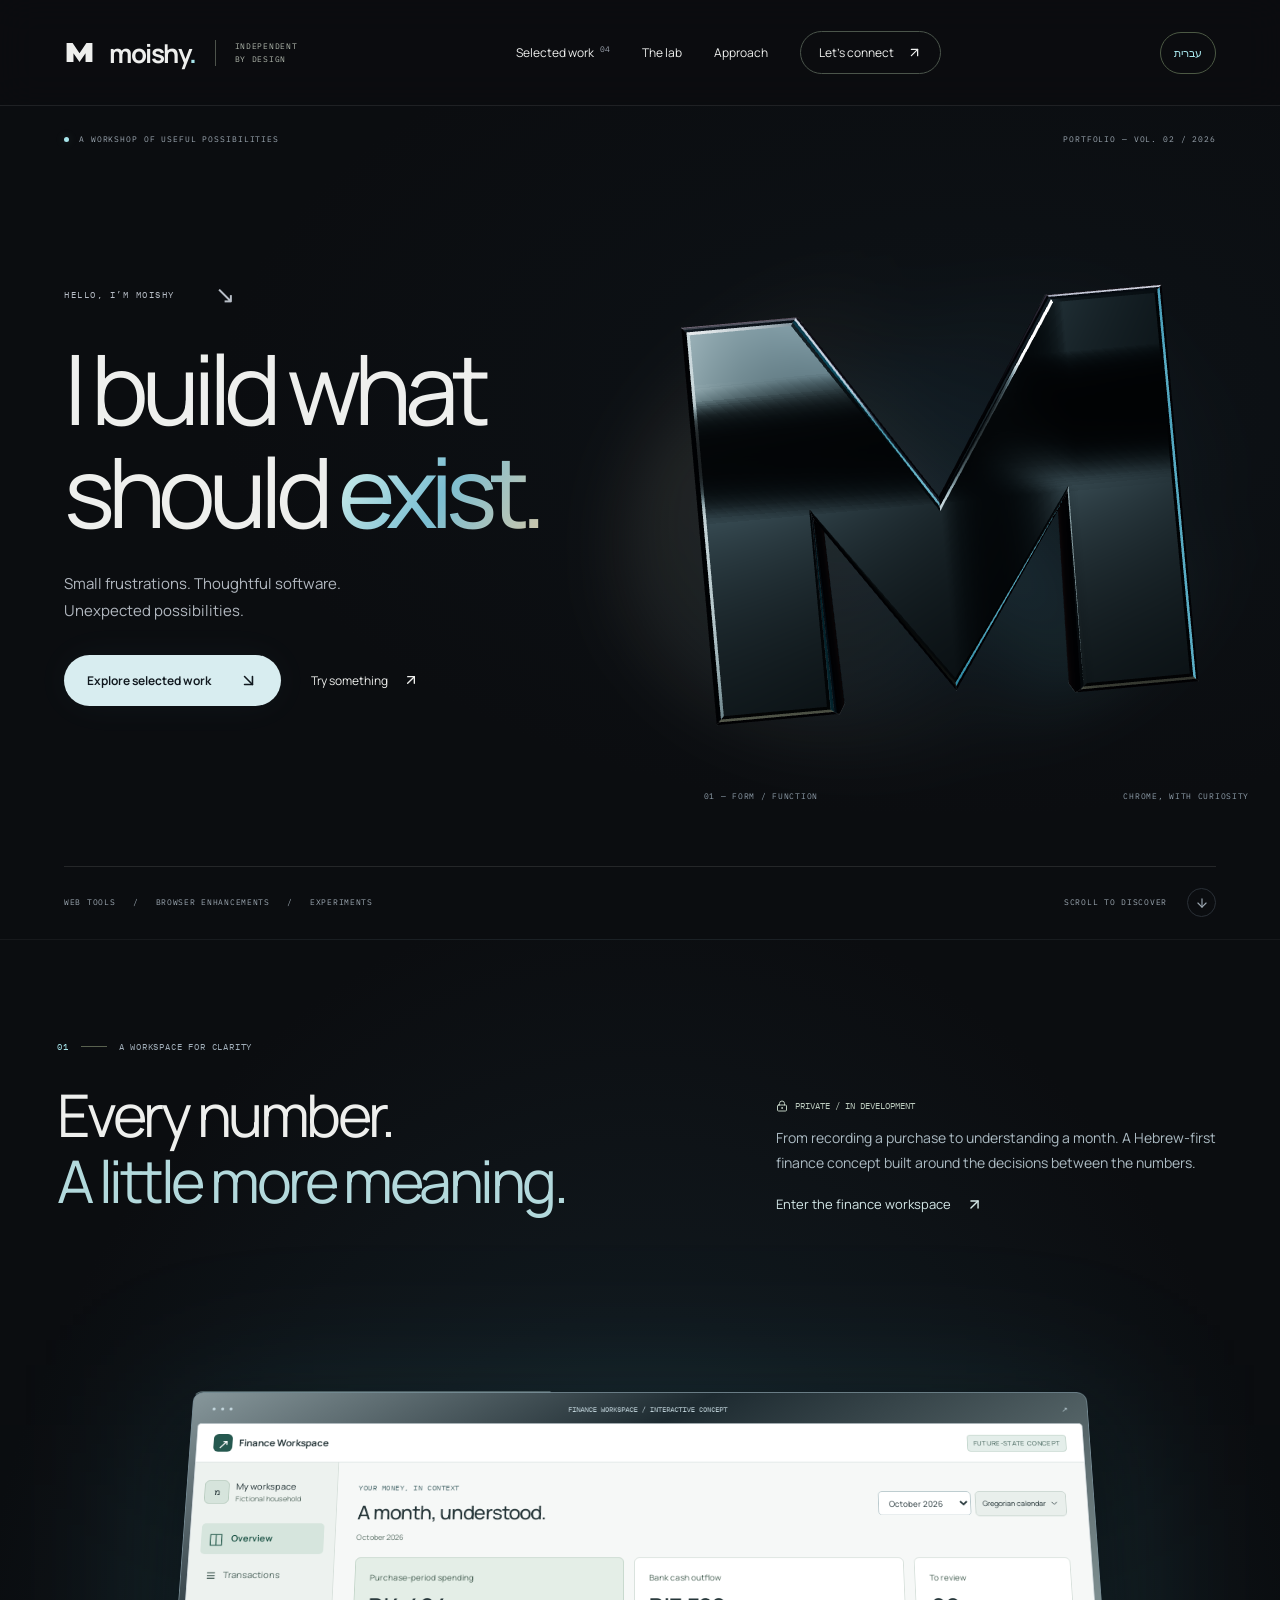
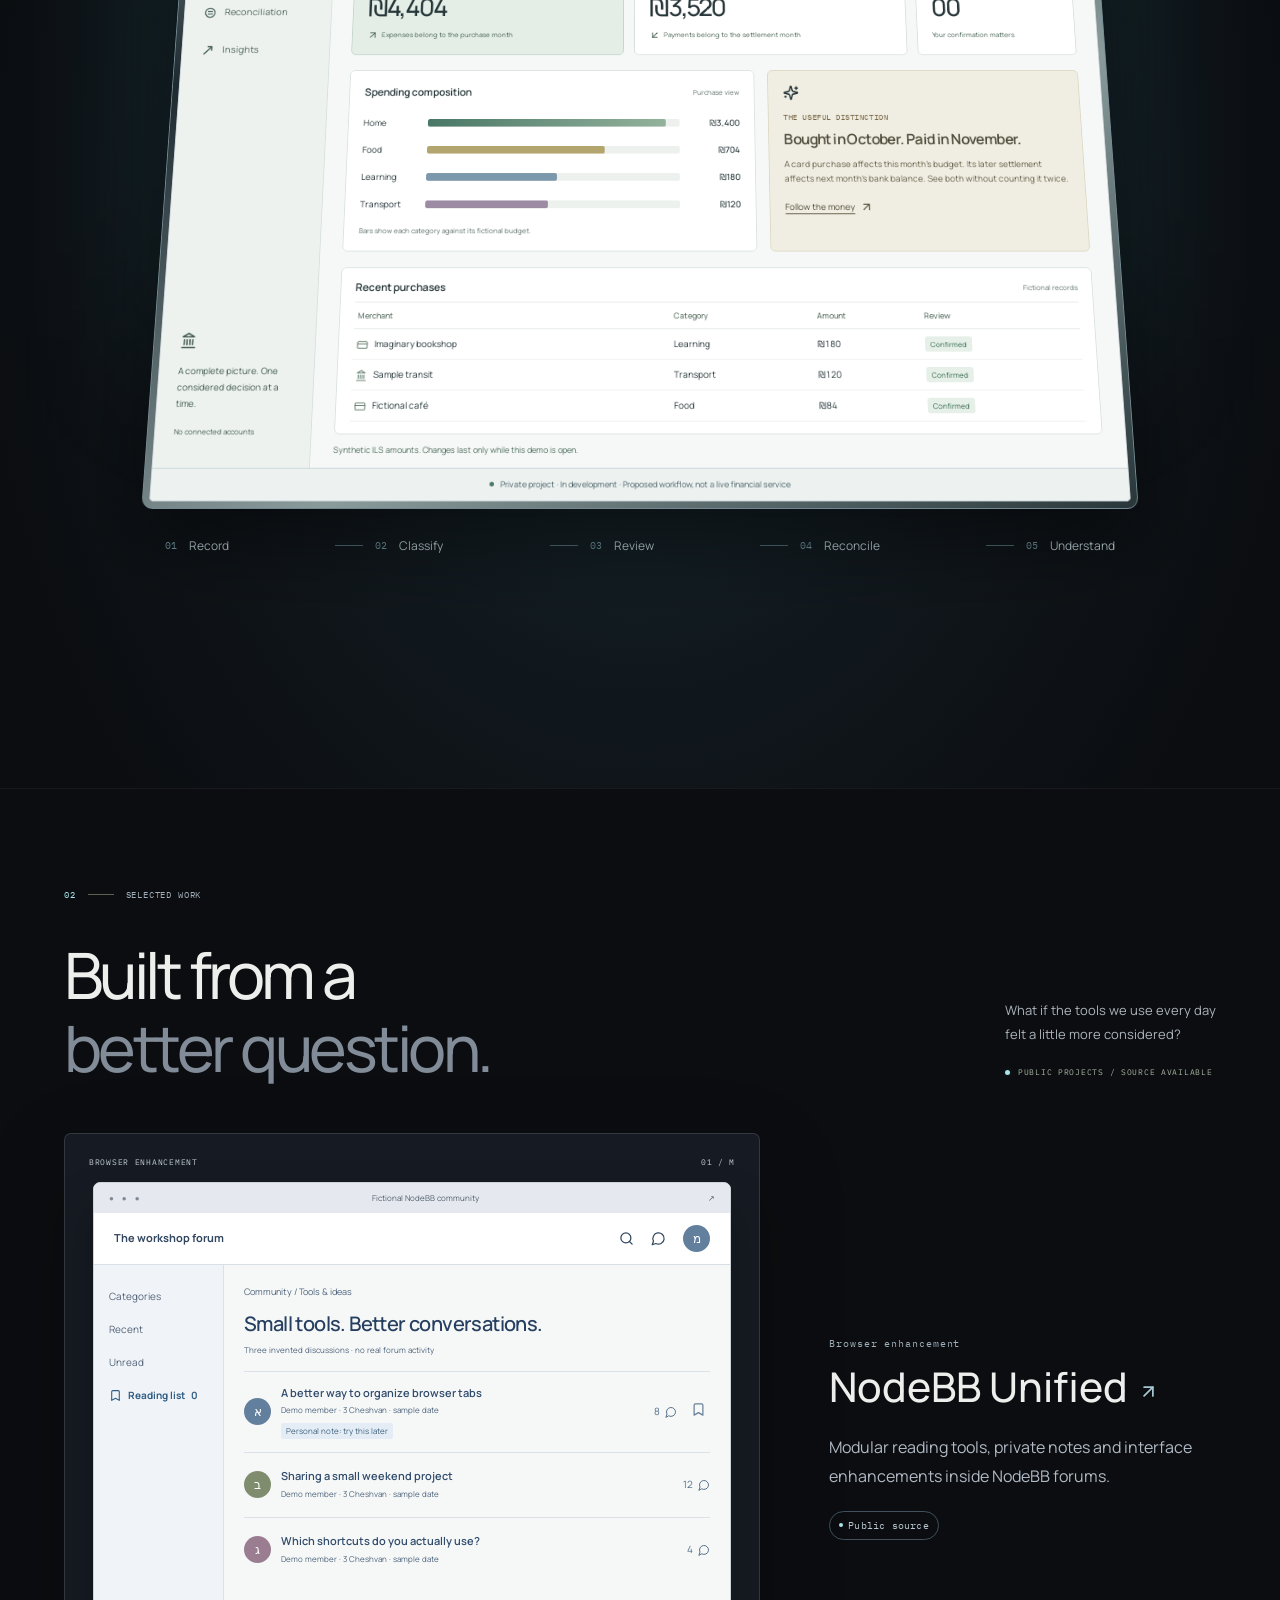
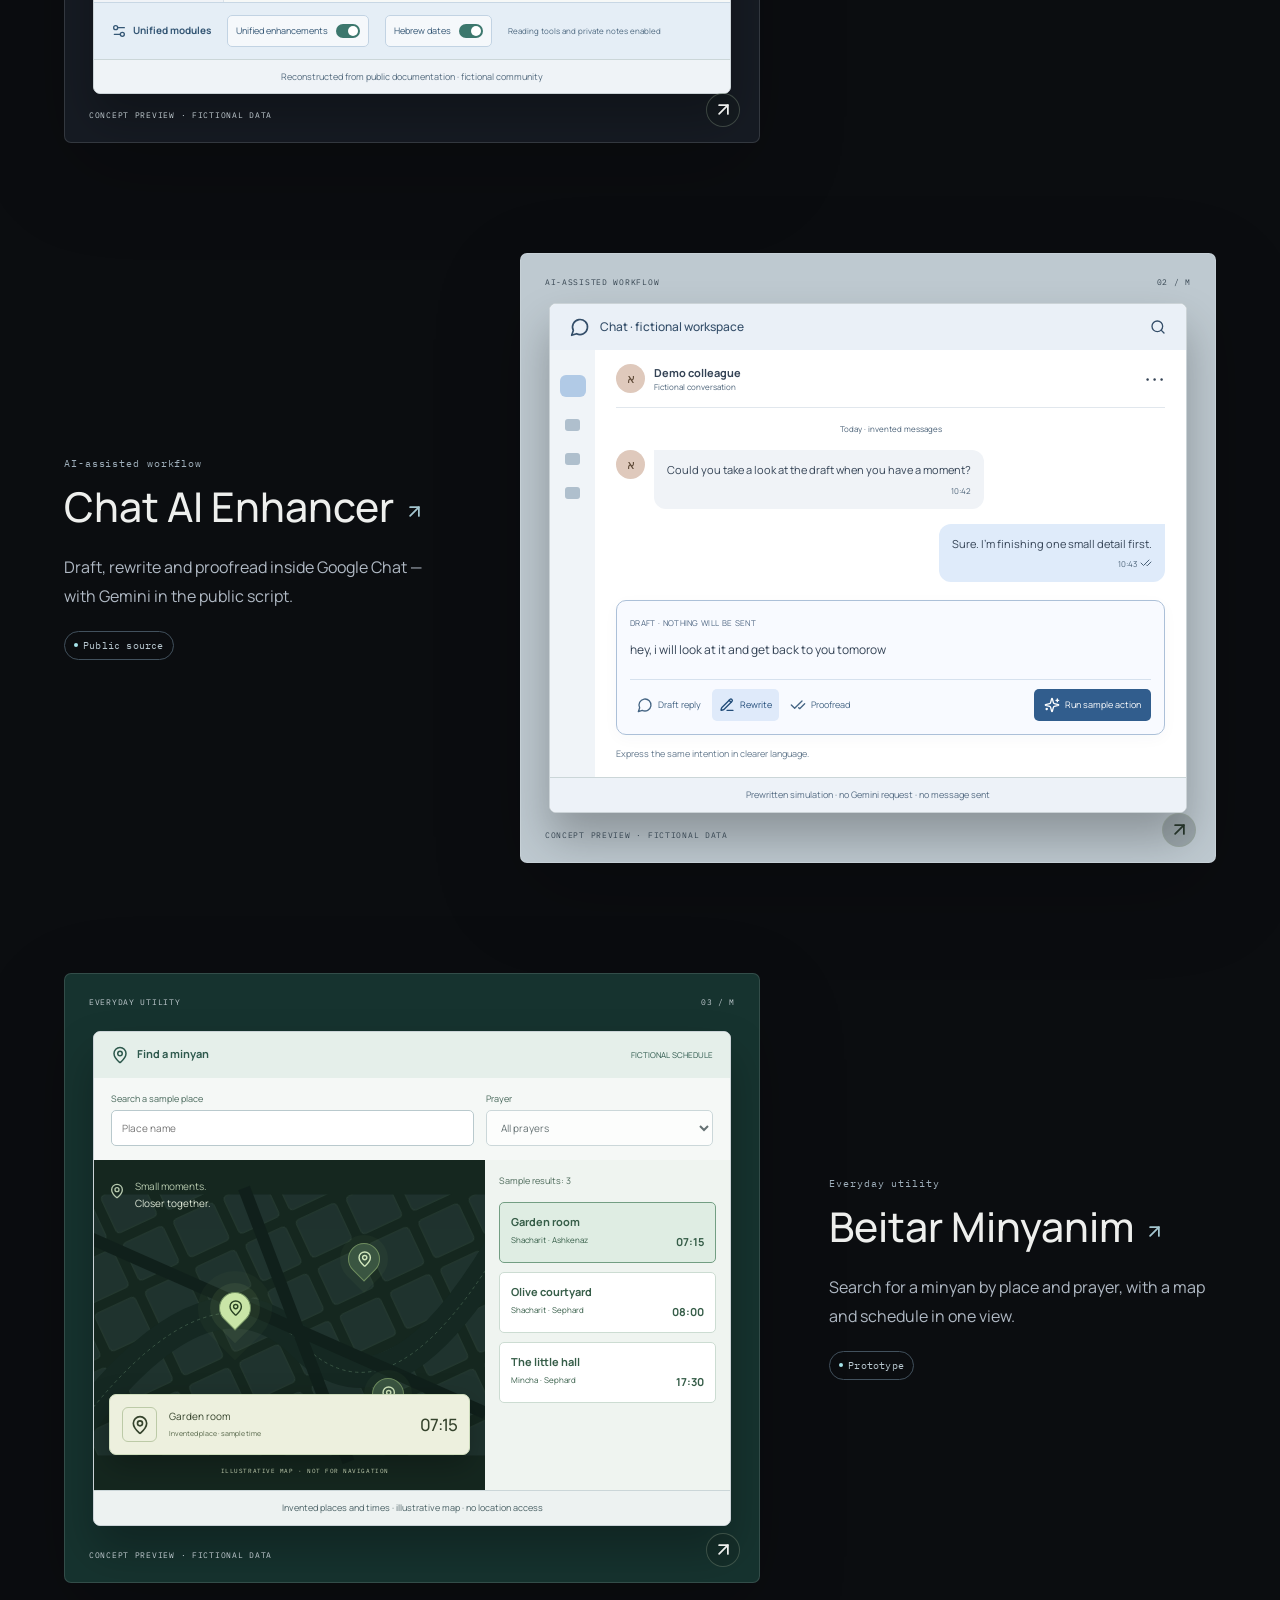
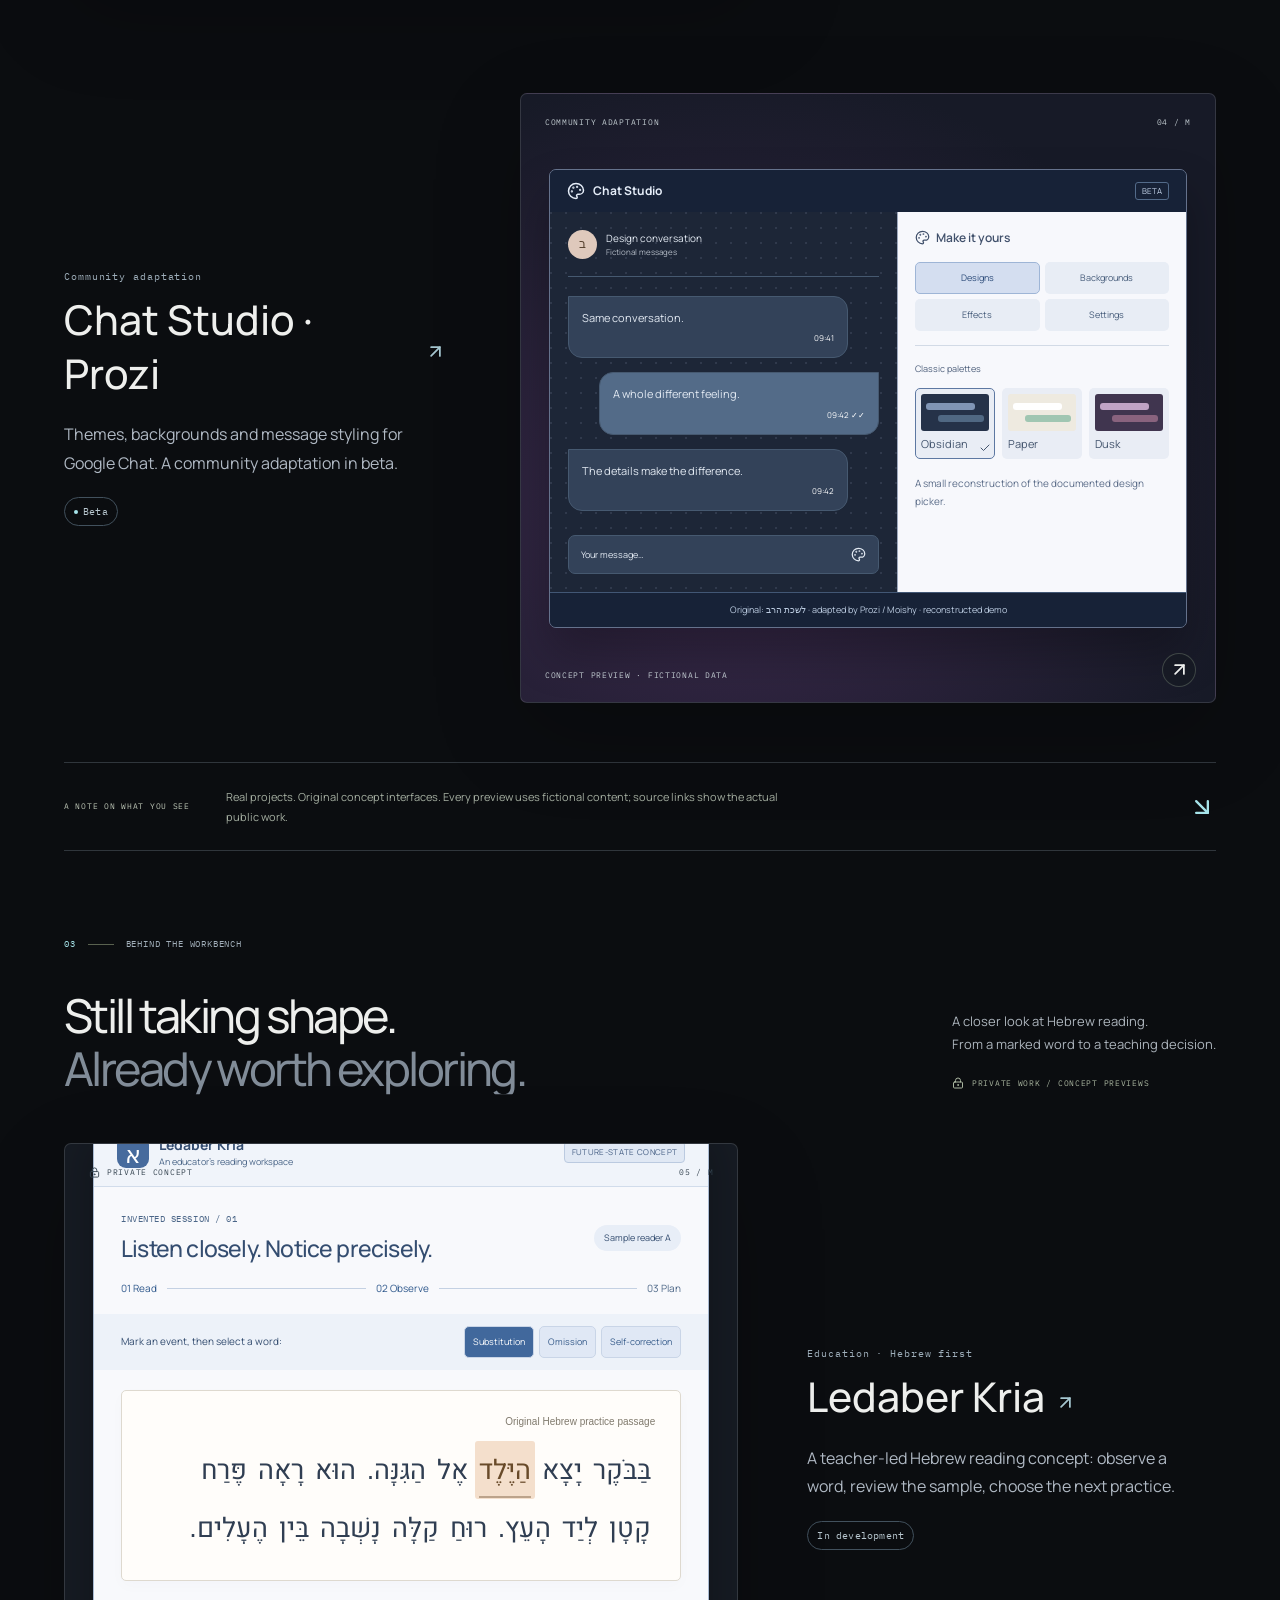
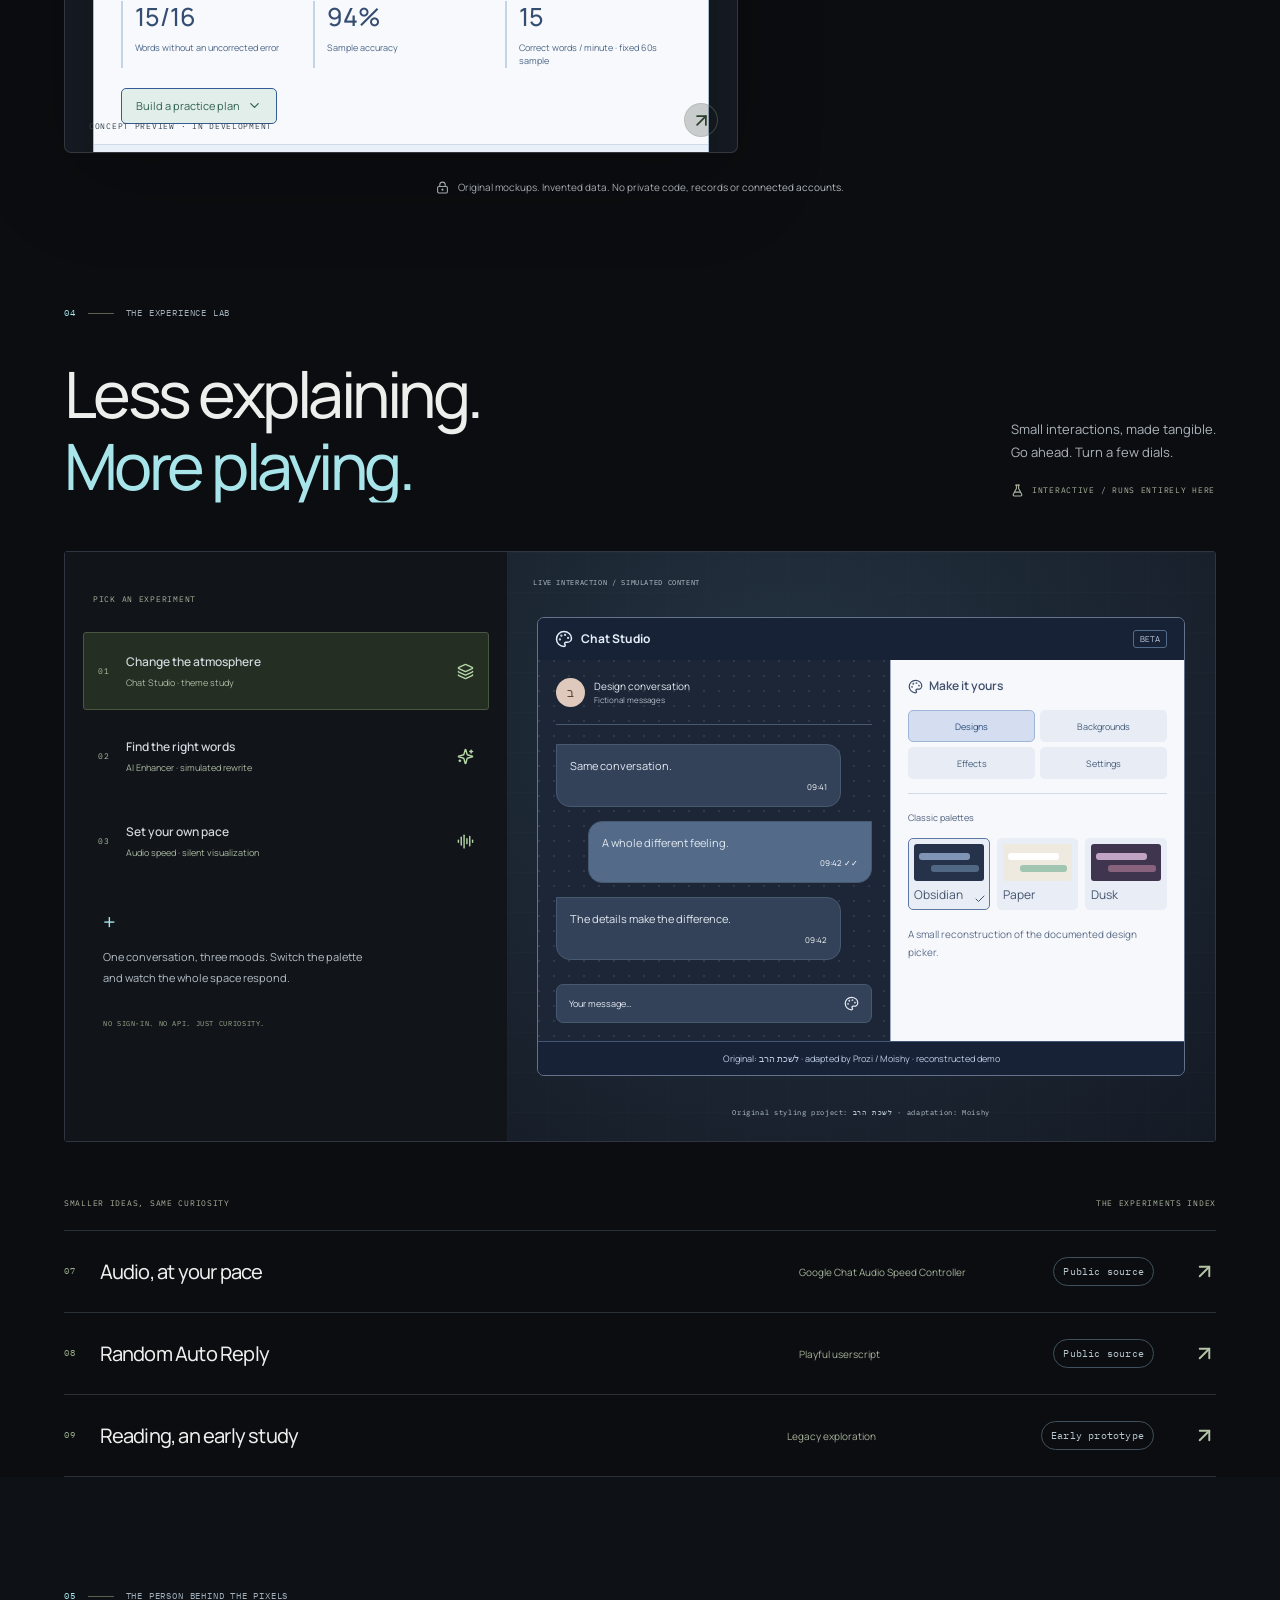
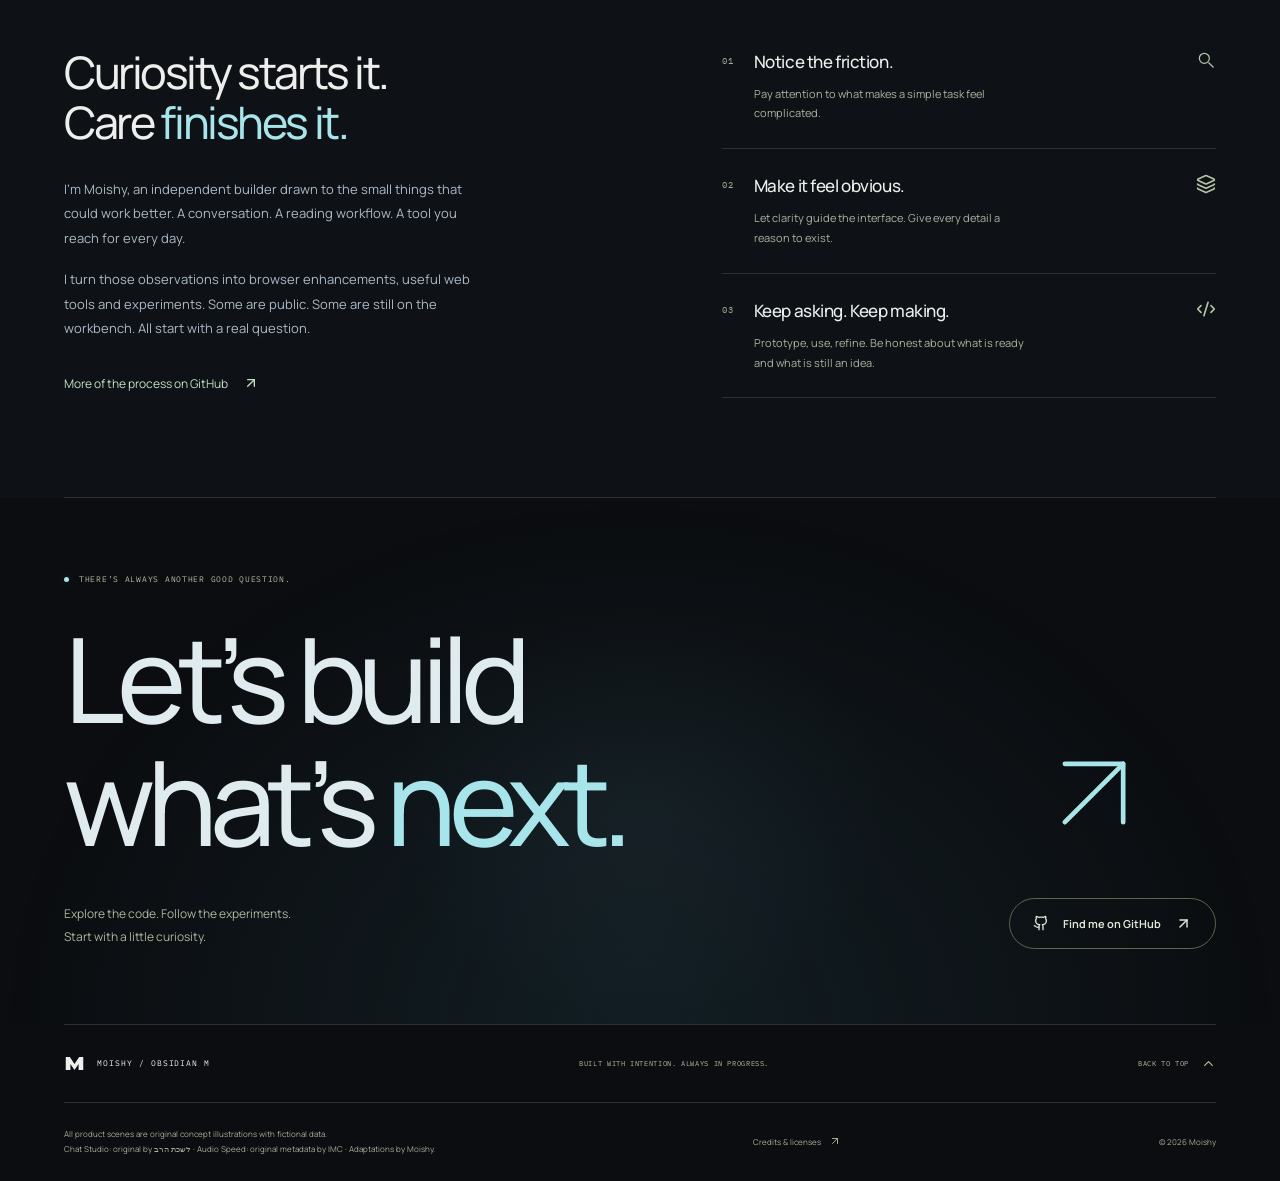
==== index.html @ 5f096058 "Reviewed OBSIDIAN static artifact" ====
<!doctype html>
<html lang="en">
  <head>
    <meta charset="UTF-8" /><meta http-equiv="Content-Security-Policy" content="default-src 'self'; script-src 'self' 'sha256-FIziZktDdPwItI3rkqw2VzgiJfrHdBQEWc4nU5eRwL4='; style-src 'self' 'unsafe-inline'; img-src 'self' data:; font-src 'self'; connect-src 'self'; object-src 'none'; base-uri 'self'; form-action 'none'; frame-src 'none'; worker-src 'none'" /><meta name="referrer" content="strict-origin-when-cross-origin" />
    <meta name="viewport" content="width=device-width, initial-scale=1.0" />
    <meta name="theme-color" content="#101311" />
    <meta
      name="description"
      content="Moishy — independent builder of useful web tools, browser enhancements and thoughtful digital experiences. Explore public projects and clearly labeled concept previews."
    />
    <meta property="og:title" content="Moishy — Useful software. Unexpected experiences." />
    <meta
      property="og:description"
      content="An independent builder’s collection of tools, experiments and ideas in progress."
    />
    <meta property="og:type" content="website" />
    <meta property="og:url" content="https://moishyf.github.io/" />
    <meta property="og:image" content="https://moishyf.github.io/social.png" />
    <meta property="og:image:width" content="1200" />
    <meta property="og:image:height" content="630" />
    <meta name="twitter:card" content="summary_large_image" />
    <link rel="canonical" href="https://moishyf.github.io/" />
    <link rel="icon" type="image/svg+xml" href="/favicon.svg" />
    <link
      rel="preload"
      href="/assets/manrope-latin-wght-normal-DHIcAJRg.woff2"
      as="font"
      type="font/woff2"
      crossorigin
    />
    <link
      rel="preload"
      href="/assets/ibm-plex-mono-latin-400-normal-DMJ8VG8y.woff2"
      as="font"
      type="font/woff2"
      crossorigin
    />
    <title>Moishy — Independent builder · OBSIDIAN / M</title>
    <script type="module" crossorigin src="/assets/index-BqzbaKoU.js"></script>
    <link rel="stylesheet" crossorigin href="/assets/index-BjYMgR3J.css">
  <link rel="modulepreload" href="/assets/hydrate-BmzdBdMK.js" crossorigin fetchpriority="low" /></head>
  <body>
    <div id="root" data-locale="en"><a class="skip-link" href="#main" tabindex="0">Skip to content</a><header class="site-header"><a class="brand" href="#" aria-label="Moishy, back to top"><svg viewBox="0 0 36 36" fill="none" aria-hidden="true"><path d="M3 29V7h7l8 12 8-12h7v22h-8V19l-7 10-7-10v10Z" fill="currentColor"></path></svg><span>moishy<span class="brand-period">.</span></span><span class="brand-divider"></span><span class="brand-edition mono">INDEPENDENT<br/>BY DESIGN</span></a><nav class="navigation" aria-label="Main navigation"><a href="#work">Selected work<span>04</span></a><a href="#lab">The lab</a><a href="#about">Approach</a><a class="nav-contact" href="https://github.com/moishyf" target="_blank" rel="noreferrer">Let’s connect<svg xmlns="http://www.w3.org/2000/svg" width="15" height="15" viewBox="0 0 24 24" fill="none" stroke="currentColor" stroke-width="2" stroke-linecap="round" stroke-linejoin="round" class="lucide lucide-arrow-up-right"><path d="M7 7h10v10"></path><path d="M7 17 17 7"></path></svg><span class="sr-only"> on GitHub (opens in a new tab)</span></a></nav><button class="language-toggle" lang="he" aria-label="Switch language to Hebrew">עברית</button><button id="menu-toggle" class="menu-toggle icon-button" aria-label="Open navigation" aria-expanded="false"><svg xmlns="http://www.w3.org/2000/svg" width="24" height="24" viewBox="0 0 24 24" fill="none" stroke="currentColor" stroke-width="2" stroke-linecap="round" stroke-linejoin="round" class="lucide lucide-menu"><line x1="4" x2="20" y1="12" y2="12"></line><line x1="4" x2="20" y1="6" y2="6"></line><line x1="4" x2="20" y1="18" y2="18"></line></svg></button></header><main id="main"><section class="hero" aria-labelledby="hero-title"><div class="hero-topline mono"><span><i class="live-dot"></i> <!-- -->A WORKSHOP OF USEFUL POSSIBILITIES</span><span>PORTFOLIO — VOL. 02 / 2026</span></div><div class="hero-body"><div class="hero-copy"><div class="hero-kicker mono">HELLO, I’M MOISHY<span>↘</span></div><h1 id="hero-title"><span>I build what</span><span class="hero-line-two">should<!-- --> <em>exist.</em><span class="title-star" aria-hidden="true">✳</span></span></h1><p>Small frustrations. Thoughtful software.<br/>Unexpected possibilities.</p><div class="hero-actions"><a href="#work" class="primary-button">Explore selected work<svg xmlns="http://www.w3.org/2000/svg" width="19" height="19" viewBox="0 0 24 24" fill="none" stroke="currentColor" stroke-width="2" stroke-linecap="round" stroke-linejoin="round" class="lucide lucide-arrow-down-right"><path d="m7 7 10 10"></path><path d="M17 7v10H7"></path></svg></a><a class="text-link" href="#lab">Try something<svg xmlns="http://www.w3.org/2000/svg" width="16" height="16" viewBox="0 0 24 24" fill="none" stroke="currentColor" stroke-width="2" stroke-linecap="round" stroke-linejoin="round" class="lucide lucide-arrow-up-right"><path d="M7 7h10v10"></path><path d="M7 17 17 7"></path></svg></a></div></div><div class="metal-study "><div class="spectral-field" aria-hidden="true"></div><div class="metal-fallback"><div class="sculpture"><div class="sculpture-light"></div><svg class="orbital-grid" viewBox="0 0 680 640" fill="none" aria-hidden="true"><g stroke="currentColor" stroke-width=".7"><circle cx="340" cy="310" r="250"></circle><circle cx="340" cy="310" r="209" stroke-dasharray="2 8"></circle><ellipse cx="340" cy="310" rx="302" ry="102" transform="rotate(-28 340 310)"></ellipse><ellipse cx="340" cy="310" rx="295" ry="105" transform="rotate(48 340 310)"></ellipse><path d="M20 310h640M340 35v550" stroke-dasharray="3 8"></path></g><g fill="#b7e9cf"><circle cx="124" cy="433" r="3"></circle><circle cx="552" cy="177" r="3"></circle><path d="M97 146v12m-6-6h12M563 462v12m-6-6h12" stroke="#b7e9cf"></path></g></svg><svg class="m-sculpture" viewBox="0 0 600 600" fill="none" aria-label="Original dimensional chrome M sculpture" role="img"><defs><linearGradient id="metal" x1="130" y1="110" x2="460" y2="490" gradientUnits="userSpaceOnUse"><stop stop-color="#e9eee3"></stop><stop offset=".19" stop-color="#889b8e"></stop><stop offset=".37" stop-color="#d9e7dc"></stop><stop offset=".40" stop-color="#424e49"></stop><stop offset=".64" stop-color="#1a2421"></stop><stop offset=".86" stop-color="#79998b"></stop><stop offset="1" stop-color="#d2e7d3"></stop></linearGradient><linearGradient id="side" x1="180" y1="150" x2="380" y2="510" gradientUnits="userSpaceOnUse"><stop stop-color="#91ada0"></stop><stop offset=".18" stop-color="#33483e"></stop><stop offset=".6" stop-color="#101b17"></stop><stop offset="1" stop-color="#507461"></stop></linearGradient><linearGradient id="edge" x1="125" y1="180" x2="490" y2="420" gradientUnits="userSpaceOnUse"><stop stop-color="#f0f4db"></stop><stop offset=".46" stop-color="#c3f5dc"></stop><stop offset="1" stop-color="#4d7262"></stop></linearGradient><linearGradient id="inset" x1="210" y1="170" x2="360" y2="360" gradientUnits="userSpaceOnUse"><stop stop-color="#7e9c8b"></stop><stop offset=".48" stop-color="#121b16"></stop><stop offset="1" stop-color="#3d5648"></stop></linearGradient></defs><g transform="rotate(-10 300 300)"><path d="M128 188 170 159 250 162 323 285 397 162 477 162 477 427 435 456 356 456 356 326 290 427 252 450 207 368 207 456 128 456Z" fill="url(#side)"></path><path d="m128 188 80 0 77 124 71-124h79v268h-79V326l-71 113-77-115v132h-80Z" fill="url(#metal)" stroke="url(#edge)" stroke-width="1.3" stroke-linejoin="round"></path><path d="m128 188 42-29h80l-42 29Zm80 0 42-29 73 126-38 27Zm148 0 41-26h80l-42 26Z" fill="#ceddcb" fill-opacity=".67" stroke="#d8eddb" stroke-opacity=".6"></path><path d="m285 312 38-27 74-123-41 26Z" fill="url(#inset)"></path><path d="m435 188 42-26v265l-42 29Z" fill="url(#side)" stroke="#87ad97" stroke-width=".7"></path><path d="m208 324 39-25 38 62v78Z" fill="url(#inset)"></path><path d="M140 200h61l84 132 78-132h60v244h-55V286l-83 132-89-130v156h-56Z" stroke="#e2f4d7" stroke-opacity=".14"></path><path d="M128 456V188h80m148 0h79v268" stroke="#e8ffe9" stroke-opacity=".8" stroke-width="1.6"></path></g></svg><span class="sculpture-coordinate mono">FORM STUDY — 001</span><span class="sculpture-caption mono">A SMALL IDEA.<br/>ANOTHER DIMENSION.</span><div class="sculpture-base"></div></div></div><div class="metal-canvas" aria-hidden="true"></div><div class="material-label mono"><span>01 — <!-- -->FORM / FUNCTION</span><span>CHROME, WITH CURIOSITY</span></div><span class="sr-only">Original dimensional chrome M sculpture</span></div></div><div class="hero-footer"><span class="mono">WEB TOOLS<!-- -->   /   <!-- -->BROWSER ENHANCEMENTS<!-- -->   /  <!-- --> <!-- -->EXPERIMENTS</span><a href="#work" class="scroll-link mono">SCROLL TO DISCOVER<span><svg xmlns="http://www.w3.org/2000/svg" width="14" height="14" viewBox="0 0 24 24" fill="none" stroke="currentColor" stroke-width="2" stroke-linecap="round" stroke-linejoin="round" class="lucide lucide-arrow-down"><path d="M12 5v14"></path><path d="m19 12-7 7-7-7"></path></svg></span></a></div></section><section class="finance-chapter" id="finance-feature"><div class="finance-sticky"><div class="feature-editorial"><div class="chapter-label mono"><span>01</span><i></i>A WORKSPACE FOR CLARITY</div><div class="feature-heading"><h2>Every number.<br/><em>A little more meaning.</em></h2><div><span class="feature-type"><svg xmlns="http://www.w3.org/2000/svg" width="12" height="12" viewBox="0 0 24 24" fill="none" stroke="currentColor" stroke-width="2" stroke-linecap="round" stroke-linejoin="round" class="lucide lucide-lock-keyhole"><circle cx="12" cy="16" r="1"></circle><rect x="3" y="10" width="18" height="12" rx="2"></rect><path d="M7 10V7a5 5 0 0 1 10 0v3"></path></svg>PRIVATE / IN DEVELOPMENT</span><p>From recording a purchase to understanding a month. A Hebrew-first finance concept built around the decisions between the numbers.</p><button class="text-link">Enter the finance workspace<svg xmlns="http://www.w3.org/2000/svg" width="17" height="17" viewBox="0 0 24 24" fill="none" stroke="currentColor" stroke-width="2" stroke-linecap="round" stroke-linejoin="round" class="lucide lucide-arrow-up-right"><path d="M7 7h10v10"></path><path d="M7 17 17 7"></path></svg></button></div></div></div><div class="finance-stage"><div class="stage-halo" aria-hidden="true"></div><div class="finance-device"><div class="device-titlebar"><span>● ● ●</span><span>FINANCE WORKSPACE / INTERACTIVE CONCEPT</span><span>↗</span></div><div class="finance-demo-slot"></div></div></div><div class="finance-flow" aria-label="Proposed finance workflow"><span><i>01</i>Record</span><span><i>02</i>Classify</span><span><i>03</i>Review</span><span><i>04</i>Reconcile</span><span><i>05</i>Understand</span></div></div></section><section id="work" class="section selected-work"><div class="chapter-label mono"><span>02</span><i></i>SELECTED WORK</div><div class="section-heading" data-reveal="true"><h2>Built from a<br/><span class="muted-heading">better question.</span></h2><div class="section-intro"><p>What if the tools we use every day<br class="desktop-break"/> <!-- -->felt a little more considered?</p><span class="section-note mono"><i class="live-dot"></i> <!-- -->PUBLIC PROJECTS / SOURCE AVAILABLE</span></div></div><div class="projects-grid"><article class="project-card project-forum" data-reveal="true"><div class="project-scene scene-forum"><button class="scene-trigger" aria-label="Explore NodeBB Unified"></button><div class="scene-topline mono"><span>BROWSER ENHANCEMENT</span><span>01<!-- --> / M</span></div><div class="mockup-composition" aria-hidden="true" inert=""></div><span class="scene-bottomline mono">CONCEPT PREVIEW ·<!-- --> <!-- -->FICTIONAL DATA</span><span class="scene-open"><svg xmlns="http://www.w3.org/2000/svg" width="21" height="21" viewBox="0 0 24 24" fill="none" stroke="currentColor" stroke-width="2" stroke-linecap="round" stroke-linejoin="round" class="lucide lucide-arrow-up-right"><path d="M7 7h10v10"></path><path d="M7 17 17 7"></path></svg></span></div><div class="project-caption"><div><div class="project-category mono">Browser enhancement</div><h3><button>NodeBB Unified<svg xmlns="http://www.w3.org/2000/svg" width="21" height="21" viewBox="0 0 24 24" fill="none" stroke="currentColor" stroke-width="2" stroke-linecap="round" stroke-linejoin="round" class="lucide lucide-arrow-up-right"><path d="M7 7h10v10"></path><path d="M7 17 17 7"></path></svg></button></h3><p>Modular reading tools, private notes and interface enhancements inside NodeBB forums.</p></div><span class="status-tag "><i></i>Public source</span></div></article><article class="project-card project-rewrite" data-reveal="true"><div class="project-scene scene-rewrite"><button class="scene-trigger" aria-label="Explore Chat AI Enhancer"></button><div class="scene-topline mono"><span>AI-ASSISTED WORKFLOW</span><span>02<!-- --> / M</span></div><div class="mockup-composition" aria-hidden="true" inert=""></div><span class="scene-bottomline mono">CONCEPT PREVIEW ·<!-- --> <!-- -->FICTIONAL DATA</span><span class="scene-open"><svg xmlns="http://www.w3.org/2000/svg" width="21" height="21" viewBox="0 0 24 24" fill="none" stroke="currentColor" stroke-width="2" stroke-linecap="round" stroke-linejoin="round" class="lucide lucide-arrow-up-right"><path d="M7 7h10v10"></path><path d="M7 17 17 7"></path></svg></span></div><div class="project-caption"><div><div class="project-category mono">AI-assisted workflow</div><h3><button>Chat AI Enhancer<svg xmlns="http://www.w3.org/2000/svg" width="21" height="21" viewBox="0 0 24 24" fill="none" stroke="currentColor" stroke-width="2" stroke-linecap="round" stroke-linejoin="round" class="lucide lucide-arrow-up-right"><path d="M7 7h10v10"></path><path d="M7 17 17 7"></path></svg></button></h3><p>Draft, rewrite and proofread inside Google Chat — with Gemini in the public script.</p></div><span class="status-tag "><i></i>Public source</span></div></article><article class="project-card project-map" data-reveal="true"><div class="project-scene scene-map"><button class="scene-trigger" aria-label="Explore Beitar Minyanim"></button><div class="scene-topline mono"><span>EVERYDAY UTILITY</span><span>03<!-- --> / M</span></div><div class="mockup-composition" aria-hidden="true" inert=""></div><span class="scene-bottomline mono">CONCEPT PREVIEW ·<!-- --> <!-- -->FICTIONAL DATA</span><span class="scene-open"><svg xmlns="http://www.w3.org/2000/svg" width="21" height="21" viewBox="0 0 24 24" fill="none" stroke="currentColor" stroke-width="2" stroke-linecap="round" stroke-linejoin="round" class="lucide lucide-arrow-up-right"><path d="M7 7h10v10"></path><path d="M7 17 17 7"></path></svg></span></div><div class="project-caption"><div><div class="project-category mono">Everyday utility</div><h3><button>Beitar Minyanim<svg xmlns="http://www.w3.org/2000/svg" width="21" height="21" viewBox="0 0 24 24" fill="none" stroke="currentColor" stroke-width="2" stroke-linecap="round" stroke-linejoin="round" class="lucide lucide-arrow-up-right"><path d="M7 7h10v10"></path><path d="M7 17 17 7"></path></svg></button></h3><p>Search for a minyan by place and prayer, with a map and schedule in one view.</p></div><span class="status-tag "><i></i>Prototype</span></div></article><article class="project-card project-studio" data-reveal="true"><div class="project-scene scene-studio"><button class="scene-trigger" aria-label="Explore Chat Studio · Prozi"></button><div class="scene-topline mono"><span>COMMUNITY ADAPTATION</span><span>04<!-- --> / M</span></div><div class="mockup-composition" aria-hidden="true" inert=""></div><span class="scene-bottomline mono">CONCEPT PREVIEW ·<!-- --> <!-- -->FICTIONAL DATA</span><span class="scene-open"><svg xmlns="http://www.w3.org/2000/svg" width="21" height="21" viewBox="0 0 24 24" fill="none" stroke="currentColor" stroke-width="2" stroke-linecap="round" stroke-linejoin="round" class="lucide lucide-arrow-up-right"><path d="M7 7h10v10"></path><path d="M7 17 17 7"></path></svg></span></div><div class="project-caption"><div><div class="project-category mono">Community adaptation</div><h3><button>Chat Studio · Prozi<svg xmlns="http://www.w3.org/2000/svg" width="21" height="21" viewBox="0 0 24 24" fill="none" stroke="currentColor" stroke-width="2" stroke-linecap="round" stroke-linejoin="round" class="lucide lucide-arrow-up-right"><path d="M7 7h10v10"></path><path d="M7 17 17 7"></path></svg></button></h3><p>Themes, backgrounds and message styling for Google Chat. A community adaptation in beta.</p></div><span class="status-tag "><i></i>Beta</span></div></article></div><div class="public-work-note"><span class="mono">A NOTE ON WHAT YOU SEE</span><p>Real projects. Original concept interfaces. Every preview uses fictional content; source links show the actual public work.</p><svg xmlns="http://www.w3.org/2000/svg" width="28" height="28" viewBox="0 0 24 24" fill="none" stroke="currentColor" stroke-width="2" stroke-linecap="round" stroke-linejoin="round" class="lucide lucide-arrow-down-right"><path d="m7 7 10 10"></path><path d="M17 7v10H7"></path></svg></div></section><section class="private-section section" id="in-progress"><div class="chapter-label mono"><span>03</span><i></i>BEHIND THE WORKBENCH</div><div class="section-heading" data-reveal="true"><h2>Still taking shape.<br/><span class="muted-heading">Already worth exploring.</span></h2><div class="section-intro"><p>A closer look at Hebrew reading.<br/>From a marked word to a teaching decision.</p><span class="section-note mono"><svg xmlns="http://www.w3.org/2000/svg" width="12" height="12" viewBox="0 0 24 24" fill="none" stroke="currentColor" stroke-width="2" stroke-linecap="round" stroke-linejoin="round" class="lucide lucide-lock-keyhole"><circle cx="12" cy="16" r="1"></circle><rect x="3" y="10" width="18" height="12" rx="2"></rect><path d="M7 10V7a5 5 0 0 1 10 0v3"></path></svg> <!-- -->PRIVATE WORK / CONCEPT PREVIEWS</span></div></div><div class="private-grid"><article class="project-card project-reading" data-reveal="true"><div class="project-scene scene-reading"><button class="scene-trigger" aria-label="Explore Ledaber Kria"></button><div class="scene-topline mono"><span><svg xmlns="http://www.w3.org/2000/svg" width="11" height="11" viewBox="0 0 24 24" fill="none" stroke="currentColor" stroke-width="2" stroke-linecap="round" stroke-linejoin="round" class="lucide lucide-lock-keyhole"><circle cx="12" cy="16" r="1"></circle><rect x="3" y="10" width="18" height="12" rx="2"></rect><path d="M7 10V7a5 5 0 0 1 10 0v3"></path></svg> <!-- -->PRIVATE CONCEPT</span><span>05<!-- --> / M</span></div><div class="mockup-composition" aria-hidden="true" inert=""></div><span class="scene-bottomline mono">CONCEPT PREVIEW ·<!-- --> <!-- -->IN DEVELOPMENT</span><span class="scene-open"><svg xmlns="http://www.w3.org/2000/svg" width="21" height="21" viewBox="0 0 24 24" fill="none" stroke="currentColor" stroke-width="2" stroke-linecap="round" stroke-linejoin="round" class="lucide lucide-arrow-up-right"><path d="M7 7h10v10"></path><path d="M7 17 17 7"></path></svg></span></div><div class="project-caption"><div><div class="project-category mono">Education · Hebrew first</div><h3><button>Ledaber Kria<svg xmlns="http://www.w3.org/2000/svg" width="21" height="21" viewBox="0 0 24 24" fill="none" stroke="currentColor" stroke-width="2" stroke-linecap="round" stroke-linejoin="round" class="lucide lucide-arrow-up-right"><path d="M7 7h10v10"></path><path d="M7 17 17 7"></path></svg></button></h3><p>A teacher-led Hebrew reading concept: observe a word, review the sample, choose the next practice.</p></div><span class="status-tag private">In development</span></div></article></div><p class="privacy-note"><svg xmlns="http://www.w3.org/2000/svg" width="13" height="13" viewBox="0 0 24 24" fill="none" stroke="currentColor" stroke-width="2" stroke-linecap="round" stroke-linejoin="round" class="lucide lucide-lock-keyhole"><circle cx="12" cy="16" r="1"></circle><rect x="3" y="10" width="18" height="12" rx="2"></rect><path d="M7 10V7a5 5 0 0 1 10 0v3"></path></svg> <!-- -->Original mockups. Invented data. No private code, records or connected accounts.</p></section><section class="lab-section section" id="lab"><div class="chapter-label mono"><span>04</span><i></i>THE EXPERIENCE LAB</div><div class="section-heading" data-reveal="true"><h2>Less explaining.<br/><span class="mint-heading">More playing.</span></h2><div class="section-intro"><p>Small interactions, made tangible.<br/>Go ahead. Turn a few dials.</p><span class="section-note mono"><svg xmlns="http://www.w3.org/2000/svg" width="13" height="13" viewBox="0 0 24 24" fill="none" stroke="currentColor" stroke-width="2" stroke-linecap="round" stroke-linejoin="round" class="lucide lucide-flask-conical"><path d="M14 2v6a2 2 0 0 0 .245.96l5.51 10.08A2 2 0 0 1 18 22H6a2 2 0 0 1-1.755-2.96l5.51-10.08A2 2 0 0 0 10 8V2"></path><path d="M6.453 15h11.094"></path><path d="M8.5 2h7"></path></svg> <!-- -->INTERACTIVE / RUNS ENTIRELY HERE</span></div></div><div class="lab-workbench"><div class="lab-controls"><span class="mono lab-label">PICK AN EXPERIMENT</span><div class="lab-tabs" role="tablist" aria-label="Experience lab"><button id="tab-studio" role="tab" aria-selected="true" aria-controls="panel-studio" tabindex="0"><span class="lab-tab-number mono">01</span><span>Change the atmosphere<small>Chat Studio · theme study</small></span><svg xmlns="http://www.w3.org/2000/svg" width="17" height="17" viewBox="0 0 24 24" fill="none" stroke="currentColor" stroke-width="2" stroke-linecap="round" stroke-linejoin="round" class="lucide lucide-layers"><path d="M12.83 2.18a2 2 0 0 0-1.66 0L2.6 6.08a1 1 0 0 0 0 1.83l8.58 3.91a2 2 0 0 0 1.66 0l8.58-3.9a1 1 0 0 0 0-1.83z"></path><path d="M2 12a1 1 0 0 0 .58.91l8.6 3.91a2 2 0 0 0 1.65 0l8.58-3.9A1 1 0 0 0 22 12"></path><path d="M2 17a1 1 0 0 0 .58.91l8.6 3.91a2 2 0 0 0 1.65 0l8.58-3.9A1 1 0 0 0 22 17"></path></svg></button><button id="tab-rewrite" role="tab" aria-selected="false" tabindex="-1"><span class="lab-tab-number mono">02</span><span>Find the right words<small>AI Enhancer · simulated rewrite</small></span><svg xmlns="http://www.w3.org/2000/svg" width="17" height="17" viewBox="0 0 24 24" fill="none" stroke="currentColor" stroke-width="2" stroke-linecap="round" stroke-linejoin="round" class="lucide lucide-sparkles"><path d="M9.937 15.5A2 2 0 0 0 8.5 14.063l-6.135-1.582a.5.5 0 0 1 0-.962L8.5 9.936A2 2 0 0 0 9.937 8.5l1.582-6.135a.5.5 0 0 1 .963 0L14.063 8.5A2 2 0 0 0 15.5 9.937l6.135 1.581a.5.5 0 0 1 0 .964L15.5 14.063a2 2 0 0 0-1.437 1.437l-1.582 6.135a.5.5 0 0 1-.963 0z"></path><path d="M20 3v4"></path><path d="M22 5h-4"></path><path d="M4 17v2"></path><path d="M5 18H3"></path></svg></button><button id="tab-audio" role="tab" aria-selected="false" tabindex="-1"><span class="lab-tab-number mono">03</span><span>Set your own pace<small>Audio speed · silent visualization</small></span><svg xmlns="http://www.w3.org/2000/svg" width="17" height="17" viewBox="0 0 24 24" fill="none" stroke="currentColor" stroke-width="2" stroke-linecap="round" stroke-linejoin="round" class="lucide lucide-audio-lines"><path d="M2 10v3"></path><path d="M6 6v11"></path><path d="M10 3v18"></path><path d="M14 8v7"></path><path d="M18 5v13"></path><path d="M22 10v3"></path></svg></button></div><div class="lab-description"><span class="little-cross">+</span><p>One conversation, three moods. Switch the palette and watch the whole space respond.</p><span class="mono">NO SIGN-IN. NO API. JUST CURIOSITY.</span></div></div><div class="lab-stage lab-stage-studio" role="tabpanel" id="panel-studio" aria-labelledby="tab-studio" tabindex="0"><span class="lab-stage-label mono">LIVE INTERACTION / SIMULATED CONTENT</span><div class="lab-demo"><div class="studio-app product-app theme-obsidian with-wallpaper rounded-bubbles "><header class="studio-product-header"><svg xmlns="http://www.w3.org/2000/svg" width="18" height="18" viewBox="0 0 24 24" fill="none" stroke="currentColor" stroke-width="2" stroke-linecap="round" stroke-linejoin="round" class="lucide lucide-palette"><circle cx="13.5" cy="6.5" r=".5" fill="currentColor"></circle><circle cx="17.5" cy="10.5" r=".5" fill="currentColor"></circle><circle cx="8.5" cy="7.5" r=".5" fill="currentColor"></circle><circle cx="6.5" cy="12.5" r=".5" fill="currentColor"></circle><path d="M12 2C6.5 2 2 6.5 2 12s4.5 10 10 10c.926 0 1.648-.746 1.648-1.688 0-.437-.18-.835-.437-1.125-.29-.289-.438-.652-.438-1.125a1.64 1.64 0 0 1 1.668-1.668h1.996c3.051 0 5.555-2.503 5.555-5.554C21.965 6.012 17.461 2 12 2z"></path></svg><b>Chat Studio</b><span>BETA</span></header><div class="studio-product-body"><div class="studio-chat"><div class="studio-contact"><span class="chat-person">ב</span><div>Design conversation<small>Fictional messages</small></div></div><div class="studio-bubble">Same conversation.<small>09:41</small></div><div class="studio-bubble own">A whole different feeling.<small>09:42 ✓✓</small></div><div class="studio-bubble">The details make the difference.<small>09:42</small></div><div class="studio-compose">Your message…<svg xmlns="http://www.w3.org/2000/svg" width="15" height="15" viewBox="0 0 24 24" fill="none" stroke="currentColor" stroke-width="2" stroke-linecap="round" stroke-linejoin="round" class="lucide lucide-palette"><circle cx="13.5" cy="6.5" r=".5" fill="currentColor"></circle><circle cx="17.5" cy="10.5" r=".5" fill="currentColor"></circle><circle cx="8.5" cy="7.5" r=".5" fill="currentColor"></circle><circle cx="6.5" cy="12.5" r=".5" fill="currentColor"></circle><path d="M12 2C6.5 2 2 6.5 2 12s4.5 10 10 10c.926 0 1.648-.746 1.648-1.688 0-.437-.18-.835-.437-1.125-.29-.289-.438-.652-.438-1.125a1.64 1.64 0 0 1 1.668-1.668h1.996c3.051 0 5.555-2.503 5.555-5.554C21.965 6.012 17.461 2 12 2z"></path></svg></div></div><aside class="studio-settings"><h5><svg xmlns="http://www.w3.org/2000/svg" width="15" height="15" viewBox="0 0 24 24" fill="none" stroke="currentColor" stroke-width="2" stroke-linecap="round" stroke-linejoin="round" class="lucide lucide-palette"><circle cx="13.5" cy="6.5" r=".5" fill="currentColor"></circle><circle cx="17.5" cy="10.5" r=".5" fill="currentColor"></circle><circle cx="8.5" cy="7.5" r=".5" fill="currentColor"></circle><circle cx="6.5" cy="12.5" r=".5" fill="currentColor"></circle><path d="M12 2C6.5 2 2 6.5 2 12s4.5 10 10 10c.926 0 1.648-.746 1.648-1.688 0-.437-.18-.835-.437-1.125-.29-.289-.438-.652-.438-1.125a1.64 1.64 0 0 1 1.668-1.668h1.996c3.051 0 5.555-2.503 5.555-5.554C21.965 6.012 17.461 2 12 2z"></path></svg>Make it yours</h5><div class="studio-setting-tabs"><button aria-pressed="true">Designs</button><button aria-pressed="false">Backgrounds</button><button aria-pressed="false">Effects</button><button aria-pressed="false">Settings</button></div><span class="studio-section-label">Classic palettes</span><div class="studio-theme-grid"><button class="theme-swatch swatch-obsidian" aria-label="Obsidian theme" aria-pressed="true"><span><i></i><i></i></span>Obsidian<svg xmlns="http://www.w3.org/2000/svg" width="12" height="12" viewBox="0 0 24 24" fill="none" stroke="currentColor" stroke-width="2" stroke-linecap="round" stroke-linejoin="round" class="lucide lucide-check"><path d="M20 6 9 17l-5-5"></path></svg></button><button class="theme-swatch swatch-paper" aria-label="Paper theme" aria-pressed="false"><span><i></i><i></i></span>Paper</button><button class="theme-swatch swatch-dusk" aria-label="Dusk theme" aria-pressed="false"><span><i></i><i></i></span>Dusk</button></div><p>A small reconstruction of the documented design picker.</p></aside></div><footer class="product-disclosure">Original: לשכת הרב · adapted by Prozi / Moishy · reconstructed demo</footer></div></div><span class="lab-stage-footer mono">Original styling project: לשכת הרב · adaptation: Moishy</span></div></div><div class="experiments"><div class="experiments-heading"><span class="mono">SMALLER IDEAS, SAME CURIOSITY</span><span class="mono">THE EXPERIMENTS INDEX</span></div><button class="experiment-row"><span class="experiment-number mono">0<!-- -->7</span><h3>Audio, at your pace</h3><span class="experiment-category">Google Chat Audio Speed Controller</span><span class="status-tag">Public source</span><svg xmlns="http://www.w3.org/2000/svg" width="23" height="23" viewBox="0 0 24 24" fill="none" stroke="currentColor" stroke-width="2" stroke-linecap="round" stroke-linejoin="round" class="lucide lucide-arrow-up-right"><path d="M7 7h10v10"></path><path d="M7 17 17 7"></path></svg></button><button class="experiment-row"><span class="experiment-number mono">0<!-- -->8</span><h3>Random Auto Reply</h3><span class="experiment-category">Playful userscript</span><span class="status-tag">Public source</span><svg xmlns="http://www.w3.org/2000/svg" width="23" height="23" viewBox="0 0 24 24" fill="none" stroke="currentColor" stroke-width="2" stroke-linecap="round" stroke-linejoin="round" class="lucide lucide-arrow-up-right"><path d="M7 7h10v10"></path><path d="M7 17 17 7"></path></svg></button><button class="experiment-row"><span class="experiment-number mono">0<!-- -->9</span><h3>Reading, an early study</h3><span class="experiment-category">Legacy exploration</span><span class="status-tag">Early prototype</span><svg xmlns="http://www.w3.org/2000/svg" width="23" height="23" viewBox="0 0 24 24" fill="none" stroke="currentColor" stroke-width="2" stroke-linecap="round" stroke-linejoin="round" class="lucide lucide-arrow-up-right"><path d="M7 7h10v10"></path><path d="M7 17 17 7"></path></svg></button></div></section><section class="about-section section" id="about"><div class="chapter-label mono"><span>05</span><i></i>THE PERSON BEHIND THE PIXELS</div><div class="about-layout"><div class="about-statement" data-reveal="true"><h2>Curiosity starts it.<br/>Care<!-- --> <span class="mint-heading">finishes it.</span></h2><p>I’m Moishy, an independent builder drawn to the small things that could work better. A conversation. A reading workflow. A tool you reach for every day.</p><p>I turn those observations into browser enhancements, useful web tools and experiments. Some are public. Some are still on the workbench. All start with a real question.</p><a href="https://github.com/moishyf" target="_blank" rel="noreferrer" class="text-link">More of the process on GitHub<svg xmlns="http://www.w3.org/2000/svg" width="16" height="16" viewBox="0 0 24 24" fill="none" stroke="currentColor" stroke-width="2" stroke-linecap="round" stroke-linejoin="round" class="lucide lucide-arrow-up-right"><path d="M7 7h10v10"></path><path d="M7 17 17 7"></path></svg><span class="sr-only"> <!-- -->(opens in a new tab)</span></a></div><div class="approach-list"><div data-reveal="true"><span class="mono">01</span><div><h3>Notice the friction.</h3><p>Pay attention to what makes a simple task feel complicated.</p></div><svg width="20" height="20" viewBox="0 0 24 24" fill="none" stroke="currentColor" stroke-width="1.5" aria-hidden="true"><circle cx="10" cy="10" r="6"></circle><path d="m15 15 6 6"></path></svg></div><div data-reveal="true"><span class="mono">02</span><div><h3>Make it feel obvious.</h3><p>Let clarity guide the interface. Give every detail a reason to exist.</p></div><svg xmlns="http://www.w3.org/2000/svg" width="20" height="20" viewBox="0 0 24 24" fill="none" stroke="currentColor" stroke-width="2" stroke-linecap="round" stroke-linejoin="round" class="lucide lucide-layers"><path d="M12.83 2.18a2 2 0 0 0-1.66 0L2.6 6.08a1 1 0 0 0 0 1.83l8.58 3.91a2 2 0 0 0 1.66 0l8.58-3.9a1 1 0 0 0 0-1.83z"></path><path d="M2 12a1 1 0 0 0 .58.91l8.6 3.91a2 2 0 0 0 1.65 0l8.58-3.9A1 1 0 0 0 22 12"></path><path d="M2 17a1 1 0 0 0 .58.91l8.6 3.91a2 2 0 0 0 1.65 0l8.58-3.9A1 1 0 0 0 22 17"></path></svg></div><div data-reveal="true"><span class="mono">03</span><div><h3>Keep asking. Keep making.</h3><p>Prototype, use, refine. Be honest about what is ready and what is still an idea.</p></div><svg xmlns="http://www.w3.org/2000/svg" width="20" height="20" viewBox="0 0 24 24" fill="none" stroke="currentColor" stroke-width="2" stroke-linecap="round" stroke-linejoin="round" class="lucide lucide-code-xml"><path d="m18 16 4-4-4-4"></path><path d="m6 8-4 4 4 4"></path><path d="m14.5 4-5 16"></path></svg></div></div></div></section><section class="contact-section section"><div class="contact-overline mono"><i class="live-dot"></i> <!-- -->THERE’S ALWAYS ANOTHER GOOD QUESTION.</div><a href="https://github.com/moishyf" target="_blank" rel="noreferrer" class="contact-title">Let’s build<br/>what’s<!-- --> <span>next.</span><svg xmlns="http://www.w3.org/2000/svg" width="24" height="24" viewBox="0 0 24 24" fill="none" stroke="currentColor" stroke-width="2" stroke-linecap="round" stroke-linejoin="round" class="lucide lucide-arrow-up-right"><path d="M7 7h10v10"></path><path d="M7 17 17 7"></path></svg><span class="sr-only"> <!-- -->— visit Moishy on GitHub (opens in a new tab)</span></a><div class="contact-bottom"><p>Explore the code. Follow the experiments.<br/>Start with a little curiosity.</p><a href="https://github.com/moishyf" target="_blank" rel="noreferrer" class="pill-button"><svg xmlns="http://www.w3.org/2000/svg" width="16" height="16" viewBox="0 0 24 24" fill="none" stroke="currentColor" stroke-width="2" stroke-linecap="round" stroke-linejoin="round" class="lucide lucide-github"><path d="M15 22v-4a4.8 4.8 0 0 0-1-3.5c3 0 6-2 6-5.5.08-1.25-.27-2.48-1-3.5.28-1.15.28-2.35 0-3.5 0 0-1 0-3 1.5-2.64-.5-5.36-.5-8 0C6 2 5 2 5 2c-.3 1.15-.3 2.35 0 3.5A5.403 5.403 0 0 0 4 9c0 3.5 3 5.5 6 5.5-.39.49-.68 1.05-.85 1.65-.17.6-.22 1.23-.15 1.85v4"></path><path d="M9 18c-4.51 2-5-2-7-2"></path></svg> <!-- -->Find me on GitHub<svg xmlns="http://www.w3.org/2000/svg" width="17" height="17" viewBox="0 0 24 24" fill="none" stroke="currentColor" stroke-width="2" stroke-linecap="round" stroke-linejoin="round" class="lucide lucide-arrow-up-right"><path d="M7 7h10v10"></path><path d="M7 17 17 7"></path></svg><span class="sr-only"> <!-- -->(opens in a new tab)</span></a></div></section></main><footer class="site-footer"><div class="footer-first"><a class="footer-brand" href="#"><svg viewBox="0 0 36 36" fill="none" aria-hidden="true"><path d="M3 29V7h7l8 12 8-12h7v22h-8V19l-7 10-7-10v10Z" fill="currentColor"></path></svg><span>MOISHY / OBSIDIAN M</span></a><span class="mono">BUILT WITH INTENTION. ALWAYS IN PROGRESS.</span><a href="#" class="back-top mono">BACK TO TOP<svg xmlns="http://www.w3.org/2000/svg" width="15" height="15" viewBox="0 0 24 24" fill="none" stroke="currentColor" stroke-width="2" stroke-linecap="round" stroke-linejoin="round" class="lucide lucide-chevron-up"><path d="m18 15-6-6-6 6"></path></svg></a></div><div class="footer-notes"><p>All product scenes are original concept illustrations with fictional data.<br/>Chat Studio: original by<!-- --> <span lang="he">לשכת הרב</span> <!-- -->· Audio Speed: original metadata by IMC · Adaptations by Moishy.</p><a href="/notices.html">Credits &amp; licenses<svg xmlns="http://www.w3.org/2000/svg" width="12" height="12" viewBox="0 0 24 24" fill="none" stroke="currentColor" stroke-width="2" stroke-linecap="round" stroke-linejoin="round" class="lucide lucide-arrow-up-right"><path d="M7 7h10v10"></path><path d="M7 17 17 7"></path></svg></a><span>© <!-- -->2026<!-- --> <!-- -->Moishy</span></div></footer></div><template id="initial-he"><a class="skip-link" href="#main" tabindex="0">דילוג לתוכן</a><header class="site-header"><a class="brand" href="#" aria-label="מוישי, חזרה לראש העמוד"><svg viewBox="0 0 36 36" fill="none" aria-hidden="true"><path d="M3 29V7h7l8 12 8-12h7v22h-8V19l-7 10-7-10v10Z" fill="currentColor"></path></svg><span>moishy<span class="brand-period">.</span></span><span class="brand-divider"></span><span class="brand-edition mono">עצמאי<br/>מתוך בחירה</span></a><nav class="navigation" aria-label="ניווט ראשי"><a href="#work">עבודות נבחרות<span>04</span></a><a href="#lab">המעבדה</a><a href="#about">הגישה</a><a class="nav-contact" href="https://github.com/moishyf" target="_blank" rel="noreferrer">בואו נכיר<svg xmlns="http://www.w3.org/2000/svg" width="15" height="15" viewBox="0 0 24 24" fill="none" stroke="currentColor" stroke-width="2" stroke-linecap="round" stroke-linejoin="round" class="lucide lucide-arrow-up-right"><path d="M7 7h10v10"></path><path d="M7 17 17 7"></path></svg><span class="sr-only"> ב־GitHub (נפתח בלשונית חדשה)</span></a></nav><button class="language-toggle" lang="en" aria-label="החלפת שפה לאנגלית">English</button><button id="menu-toggle" class="menu-toggle icon-button" aria-label="פתיחת תפריט" aria-expanded="false"><svg xmlns="http://www.w3.org/2000/svg" width="24" height="24" viewBox="0 0 24 24" fill="none" stroke="currentColor" stroke-width="2" stroke-linecap="round" stroke-linejoin="round" class="lucide lucide-menu"><line x1="4" x2="20" y1="12" y2="12"></line><line x1="4" x2="20" y1="6" y2="6"></line><line x1="4" x2="20" y1="18" y2="18"></line></svg></button></header><main id="main"><section class="hero" aria-labelledby="hero-title"><div class="hero-topline mono"><span><i class="live-dot"></i> <!-- -->בית מלאכה לאפשרויות שימושיות</span><span>תיק עבודות — מהדורה 02 / 2026</span></div><div class="hero-body"><div class="hero-copy"><div class="hero-kicker mono">נעים להכיר, אני מוישי<span>↘</span></div><h1 id="hero-title"><span>אני בונה את מה</span><span class="hero-line-two">שכדאי<!-- --> <em>שיהיה.</em><span class="title-star" aria-hidden="true">✳</span></span></h1><p>חיכוך קטן. תוכנה עם מחשבה.<br/>אפשרויות שלא חשבתם עליהן.</p><div class="hero-actions"><a href="#work" class="primary-button">לעבודות הנבחרות<svg xmlns="http://www.w3.org/2000/svg" width="19" height="19" viewBox="0 0 24 24" fill="none" stroke="currentColor" stroke-width="2" stroke-linecap="round" stroke-linejoin="round" class="lucide lucide-arrow-down-right"><path d="m7 7 10 10"></path><path d="M17 7v10H7"></path></svg></a><a class="text-link" href="#lab">בואו לנסות<svg xmlns="http://www.w3.org/2000/svg" width="16" height="16" viewBox="0 0 24 24" fill="none" stroke="currentColor" stroke-width="2" stroke-linecap="round" stroke-linejoin="round" class="lucide lucide-arrow-up-right"><path d="M7 7h10v10"></path><path d="M7 17 17 7"></path></svg></a></div></div><div class="metal-study "><div class="spectral-field" aria-hidden="true"></div><div class="metal-fallback"><div class="sculpture"><div class="sculpture-light"></div><svg class="orbital-grid" viewBox="0 0 680 640" fill="none" aria-hidden="true"><g stroke="currentColor" stroke-width=".7"><circle cx="340" cy="310" r="250"></circle><circle cx="340" cy="310" r="209" stroke-dasharray="2 8"></circle><ellipse cx="340" cy="310" rx="302" ry="102" transform="rotate(-28 340 310)"></ellipse><ellipse cx="340" cy="310" rx="295" ry="105" transform="rotate(48 340 310)"></ellipse><path d="M20 310h640M340 35v550" stroke-dasharray="3 8"></path></g><g fill="#b7e9cf"><circle cx="124" cy="433" r="3"></circle><circle cx="552" cy="177" r="3"></circle><path d="M97 146v12m-6-6h12M563 462v12m-6-6h12" stroke="#b7e9cf"></path></g></svg><svg class="m-sculpture" viewBox="0 0 600 600" fill="none" aria-label="פסל M מקורי בעל מראה כרום תלת־ממדי" role="img"><defs><linearGradient id="metal" x1="130" y1="110" x2="460" y2="490" gradientUnits="userSpaceOnUse"><stop stop-color="#e9eee3"></stop><stop offset=".19" stop-color="#889b8e"></stop><stop offset=".37" stop-color="#d9e7dc"></stop><stop offset=".40" stop-color="#424e49"></stop><stop offset=".64" stop-color="#1a2421"></stop><stop offset=".86" stop-color="#79998b"></stop><stop offset="1" stop-color="#d2e7d3"></stop></linearGradient><linearGradient id="side" x1="180" y1="150" x2="380" y2="510" gradientUnits="userSpaceOnUse"><stop stop-color="#91ada0"></stop><stop offset=".18" stop-color="#33483e"></stop><stop offset=".6" stop-color="#101b17"></stop><stop offset="1" stop-color="#507461"></stop></linearGradient><linearGradient id="edge" x1="125" y1="180" x2="490" y2="420" gradientUnits="userSpaceOnUse"><stop stop-color="#f0f4db"></stop><stop offset=".46" stop-color="#c3f5dc"></stop><stop offset="1" stop-color="#4d7262"></stop></linearGradient><linearGradient id="inset" x1="210" y1="170" x2="360" y2="360" gradientUnits="userSpaceOnUse"><stop stop-color="#7e9c8b"></stop><stop offset=".48" stop-color="#121b16"></stop><stop offset="1" stop-color="#3d5648"></stop></linearGradient></defs><g transform="rotate(-10 300 300)"><path d="M128 188 170 159 250 162 323 285 397 162 477 162 477 427 435 456 356 456 356 326 290 427 252 450 207 368 207 456 128 456Z" fill="url(#side)"></path><path d="m128 188 80 0 77 124 71-124h79v268h-79V326l-71 113-77-115v132h-80Z" fill="url(#metal)" stroke="url(#edge)" stroke-width="1.3" stroke-linejoin="round"></path><path d="m128 188 42-29h80l-42 29Zm80 0 42-29 73 126-38 27Zm148 0 41-26h80l-42 26Z" fill="#ceddcb" fill-opacity=".67" stroke="#d8eddb" stroke-opacity=".6"></path><path d="m285 312 38-27 74-123-41 26Z" fill="url(#inset)"></path><path d="m435 188 42-26v265l-42 29Z" fill="url(#side)" stroke="#87ad97" stroke-width=".7"></path><path d="m208 324 39-25 38 62v78Z" fill="url(#inset)"></path><path d="M140 200h61l84 132 78-132h60v244h-55V286l-83 132-89-130v156h-56Z" stroke="#e2f4d7" stroke-opacity=".14"></path><path d="M128 456V188h80m148 0h79v268" stroke="#e8ffe9" stroke-opacity=".8" stroke-width="1.6"></path></g></svg><span class="sculpture-coordinate mono">מחקר צורני — 001</span><span class="sculpture-caption mono">רעיון קטן.<br/>ממד אחר.</span><div class="sculpture-base"></div></div></div><div class="metal-canvas" aria-hidden="true"></div><div class="material-label mono"><span>01 — <!-- -->צורה / שימוש</span><span>כרום, עם סקרנות</span></div><span class="sr-only">פסל M מקורי בעל מראה כרום תלת־ממדי</span></div></div><div class="hero-footer"><span class="mono">כלי רשת<!-- -->   /   <!-- -->שדרוגי דפדפן<!-- -->   /  <!-- --> <!-- -->ניסויים</span><a href="#work" class="scroll-link mono">ממשיכים לגלות<span><svg xmlns="http://www.w3.org/2000/svg" width="14" height="14" viewBox="0 0 24 24" fill="none" stroke="currentColor" stroke-width="2" stroke-linecap="round" stroke-linejoin="round" class="lucide lucide-arrow-down"><path d="M12 5v14"></path><path d="m19 12-7 7-7-7"></path></svg></span></a></div></section><section class="finance-chapter" id="finance-feature"><div class="finance-sticky"><div class="feature-editorial"><div class="chapter-label mono"><span>01</span><i></i>מרחב לתמונה ברורה</div><div class="feature-heading"><h2>לכל מספר.<br/><em>קצת יותר משמעות.</em></h2><div><span class="feature-type"><svg xmlns="http://www.w3.org/2000/svg" width="12" height="12" viewBox="0 0 24 24" fill="none" stroke="currentColor" stroke-width="2" stroke-linecap="round" stroke-linejoin="round" class="lucide lucide-lock-keyhole"><circle cx="12" cy="16" r="1"></circle><rect x="3" y="10" width="18" height="12" rx="2"></rect><path d="M7 10V7a5 5 0 0 1 10 0v3"></path></svg>פרטי / בפיתוח</span><p>מרישום רכישה להבנת החודש. קונספט לסביבת כספים שנבנית קודם כול בעברית, סביב ההחלטות שבין המספרים.</p><button class="text-link">לגלות את סביבת הכספים<svg xmlns="http://www.w3.org/2000/svg" width="17" height="17" viewBox="0 0 24 24" fill="none" stroke="currentColor" stroke-width="2" stroke-linecap="round" stroke-linejoin="round" class="lucide lucide-arrow-up-right"><path d="M7 7h10v10"></path><path d="M7 17 17 7"></path></svg></button></div></div></div><div class="finance-stage"><div class="stage-halo" aria-hidden="true"></div><div class="finance-device"><div class="device-titlebar"><span>● ● ●</span><span>סביבת הכספים / קונספט אינטראקטיבי</span><span>↗</span></div><div class="finance-demo-slot"></div></div></div><div class="finance-flow" aria-label="תהליך העבודה המוצע לכספים"><span><i>01</i>רישום</span><span><i>02</i>סיווג</span><span><i>03</i>בדיקה</span><span><i>04</i>התאמה</span><span><i>05</i>הבנה</span></div></div></section><section id="work" class="section selected-work"><div class="chapter-label mono"><span>02</span><i></i>עבודות נבחרות</div><div class="section-heading" data-reveal="true"><h2>הכול מתחיל<br/><span class="muted-heading">בשאלה טובה יותר.</span></h2><div class="section-intro"><p>מה אם הכלים שאנחנו משתמשים בהם מדי יום<br class="desktop-break"/> <!-- -->היו מרגישים קצת יותר מחושבים?</p><span class="section-note mono"><i class="live-dot"></i> <!-- -->פרויקטים ציבוריים / קוד זמין</span></div></div><div class="projects-grid"><article class="project-card project-forum" data-reveal="true"><div class="project-scene scene-forum"><button class="scene-trigger" aria-label="לגלות את NodeBB Unified"></button><div class="scene-topline mono"><span>שדרוג דפדפן</span><span>01<!-- --> / M</span></div><div class="mockup-composition" aria-hidden="true" inert=""></div><span class="scene-bottomline mono">הדמיית קונספט ·<!-- --> <!-- -->נתוני דמה</span><span class="scene-open"><svg xmlns="http://www.w3.org/2000/svg" width="21" height="21" viewBox="0 0 24 24" fill="none" stroke="currentColor" stroke-width="2" stroke-linecap="round" stroke-linejoin="round" class="lucide lucide-arrow-up-right"><path d="M7 7h10v10"></path><path d="M7 17 17 7"></path></svg></span></div><div class="project-caption"><div><div class="project-category mono">שדרוג דפדפן</div><h3><button>NodeBB Unified<svg xmlns="http://www.w3.org/2000/svg" width="21" height="21" viewBox="0 0 24 24" fill="none" stroke="currentColor" stroke-width="2" stroke-linecap="round" stroke-linejoin="round" class="lucide lucide-arrow-up-right"><path d="M7 7h10v10"></path><path d="M7 17 17 7"></path></svg></button></h3><p>כלי קריאה מודולריים, הערות פרטיות ושיפורי ממשק בתוך פורומי NodeBB.</p></div><span class="status-tag "><i></i>קוד ציבורי</span></div></article><article class="project-card project-rewrite" data-reveal="true"><div class="project-scene scene-rewrite"><button class="scene-trigger" aria-label="לגלות את Chat AI Enhancer"></button><div class="scene-topline mono"><span>תהליך בסיוע AI</span><span>02<!-- --> / M</span></div><div class="mockup-composition" aria-hidden="true" inert=""></div><span class="scene-bottomline mono">הדמיית קונספט ·<!-- --> <!-- -->נתוני דמה</span><span class="scene-open"><svg xmlns="http://www.w3.org/2000/svg" width="21" height="21" viewBox="0 0 24 24" fill="none" stroke="currentColor" stroke-width="2" stroke-linecap="round" stroke-linejoin="round" class="lucide lucide-arrow-up-right"><path d="M7 7h10v10"></path><path d="M7 17 17 7"></path></svg></span></div><div class="project-caption"><div><div class="project-category mono">תהליך בסיוע AI</div><h3><button>Chat AI Enhancer<svg xmlns="http://www.w3.org/2000/svg" width="21" height="21" viewBox="0 0 24 24" fill="none" stroke="currentColor" stroke-width="2" stroke-linecap="round" stroke-linejoin="round" class="lucide lucide-arrow-up-right"><path d="M7 7h10v10"></path><path d="M7 17 17 7"></path></svg></button></h3><p>יצירת תגובות, ניסוח והגהה בתוך Google Chat — עם Gemini בסקריפט הציבורי.</p></div><span class="status-tag "><i></i>קוד ציבורי</span></div></article><article class="project-card project-map" data-reveal="true"><div class="project-scene scene-map"><button class="scene-trigger" aria-label="לגלות את מניינים בביתר"></button><div class="scene-topline mono"><span>כלי שימושי ליום־יום</span><span>03<!-- --> / M</span></div><div class="mockup-composition" aria-hidden="true" inert=""></div><span class="scene-bottomline mono">הדמיית קונספט ·<!-- --> <!-- -->נתוני דמה</span><span class="scene-open"><svg xmlns="http://www.w3.org/2000/svg" width="21" height="21" viewBox="0 0 24 24" fill="none" stroke="currentColor" stroke-width="2" stroke-linecap="round" stroke-linejoin="round" class="lucide lucide-arrow-up-right"><path d="M7 7h10v10"></path><path d="M7 17 17 7"></path></svg></span></div><div class="project-caption"><div><div class="project-category mono">כלי שימושי ליום־יום</div><h3><button>מניינים בביתר<svg xmlns="http://www.w3.org/2000/svg" width="21" height="21" viewBox="0 0 24 24" fill="none" stroke="currentColor" stroke-width="2" stroke-linecap="round" stroke-linejoin="round" class="lucide lucide-arrow-up-right"><path d="M7 7h10v10"></path><path d="M7 17 17 7"></path></svg></button></h3><p>חיפוש מניין לפי מקום ותפילה, עם מפה ולוח זמנים באותו מבט.</p></div><span class="status-tag "><i></i>אב־טיפוס</span></div></article><article class="project-card project-studio" data-reveal="true"><div class="project-scene scene-studio"><button class="scene-trigger" aria-label="לגלות את Chat Studio · Prozi"></button><div class="scene-topline mono"><span>התאמה לפרויקט קהילתי</span><span>04<!-- --> / M</span></div><div class="mockup-composition" aria-hidden="true" inert=""></div><span class="scene-bottomline mono">הדמיית קונספט ·<!-- --> <!-- -->נתוני דמה</span><span class="scene-open"><svg xmlns="http://www.w3.org/2000/svg" width="21" height="21" viewBox="0 0 24 24" fill="none" stroke="currentColor" stroke-width="2" stroke-linecap="round" stroke-linejoin="round" class="lucide lucide-arrow-up-right"><path d="M7 7h10v10"></path><path d="M7 17 17 7"></path></svg></span></div><div class="project-caption"><div><div class="project-category mono">התאמה לפרויקט קהילתי</div><h3><button>Chat Studio · Prozi<svg xmlns="http://www.w3.org/2000/svg" width="21" height="21" viewBox="0 0 24 24" fill="none" stroke="currentColor" stroke-width="2" stroke-linecap="round" stroke-linejoin="round" class="lucide lucide-arrow-up-right"><path d="M7 7h10v10"></path><path d="M7 17 17 7"></path></svg></button></h3><p>ערכות נושא, רקעים ועיצוב הודעות ל־Google Chat. התאמה קהילתית בגרסת בטא.</p></div><span class="status-tag "><i></i>בטא</span></div></article></div><div class="public-work-note"><span class="mono">כמה מילים על מה שרואים</span><p>פרויקטים אמיתיים, ממשקי קונספט מקוריים. כל הדמיה משתמשת בתוכן בדוי; קישורי הקוד מובילים לעבודה הציבורית עצמה.</p><svg xmlns="http://www.w3.org/2000/svg" width="28" height="28" viewBox="0 0 24 24" fill="none" stroke="currentColor" stroke-width="2" stroke-linecap="round" stroke-linejoin="round" class="lucide lucide-arrow-down-right"><path d="m7 7 10 10"></path><path d="M17 7v10H7"></path></svg></div></section><section class="private-section section" id="in-progress"><div class="chapter-label mono"><span>03</span><i></i>מאחורי שולחן העבודה</div><div class="section-heading" data-reveal="true"><h2>עדיין מקבל צורה.<br/><span class="muted-heading">כבר שווה הצצה.</span></h2><div class="section-intro"><p>מבט מקרוב על קריאה בעברית.<br/>ממילה מסומנת להחלטה חינוכית.</p><span class="section-note mono"><svg xmlns="http://www.w3.org/2000/svg" width="12" height="12" viewBox="0 0 24 24" fill="none" stroke="currentColor" stroke-width="2" stroke-linecap="round" stroke-linejoin="round" class="lucide lucide-lock-keyhole"><circle cx="12" cy="16" r="1"></circle><rect x="3" y="10" width="18" height="12" rx="2"></rect><path d="M7 10V7a5 5 0 0 1 10 0v3"></path></svg> <!-- -->עבודה פרטית / הדמיות קונספט</span></div></div><div class="private-grid"><article class="project-card project-reading" data-reveal="true"><div class="project-scene scene-reading"><button class="scene-trigger" aria-label="לגלות את לדבר קריאה"></button><div class="scene-topline mono"><span><svg xmlns="http://www.w3.org/2000/svg" width="11" height="11" viewBox="0 0 24 24" fill="none" stroke="currentColor" stroke-width="2" stroke-linecap="round" stroke-linejoin="round" class="lucide lucide-lock-keyhole"><circle cx="12" cy="16" r="1"></circle><rect x="3" y="10" width="18" height="12" rx="2"></rect><path d="M7 10V7a5 5 0 0 1 10 0v3"></path></svg> <!-- -->קונספט פרטי</span><span>05<!-- --> / M</span></div><div class="mockup-composition" aria-hidden="true" inert=""></div><span class="scene-bottomline mono">הדמיית קונספט ·<!-- --> <!-- -->בפיתוח</span><span class="scene-open"><svg xmlns="http://www.w3.org/2000/svg" width="21" height="21" viewBox="0 0 24 24" fill="none" stroke="currentColor" stroke-width="2" stroke-linecap="round" stroke-linejoin="round" class="lucide lucide-arrow-up-right"><path d="M7 7h10v10"></path><path d="M7 17 17 7"></path></svg></span></div><div class="project-caption"><div><div class="project-category mono">חינוך · עברית תחילה</div><h3><button>לדבר קריאה<svg xmlns="http://www.w3.org/2000/svg" width="21" height="21" viewBox="0 0 24 24" fill="none" stroke="currentColor" stroke-width="2" stroke-linecap="round" stroke-linejoin="round" class="lucide lucide-arrow-up-right"><path d="M7 7h10v10"></path><path d="M7 17 17 7"></path></svg></button></h3><p>קונספט לקריאה בעברית בהובלת מורה: לתעד מילה, לבדוק את הדוגמה ולבחור את התרגול הבא.</p></div><span class="status-tag private">בפיתוח</span></div></article></div><p class="privacy-note"><svg xmlns="http://www.w3.org/2000/svg" width="13" height="13" viewBox="0 0 24 24" fill="none" stroke="currentColor" stroke-width="2" stroke-linecap="round" stroke-linejoin="round" class="lucide lucide-lock-keyhole"><circle cx="12" cy="16" r="1"></circle><rect x="3" y="10" width="18" height="12" rx="2"></rect><path d="M7 10V7a5 5 0 0 1 10 0v3"></path></svg> <!-- -->הדמיות מקוריות ונתונים מומצאים. ללא קוד פרטי, רשומות אישיות או חשבונות מחוברים.</p></section><section class="lab-section section" id="lab"><div class="chapter-label mono"><span>04</span><i></i>מעבדת ההתנסות</div><div class="section-heading" data-reveal="true"><h2>פחות להסביר.<br/><span class="mint-heading">יותר להתנסות.</span></h2><div class="section-intro"><p>אינטראקציות קטנות, שאפשר להרגיש.<br/>קדימה, שחקו עם האפשרויות.</p><span class="section-note mono"><svg xmlns="http://www.w3.org/2000/svg" width="13" height="13" viewBox="0 0 24 24" fill="none" stroke="currentColor" stroke-width="2" stroke-linecap="round" stroke-linejoin="round" class="lucide lucide-flask-conical"><path d="M14 2v6a2 2 0 0 0 .245.96l5.51 10.08A2 2 0 0 1 18 22H6a2 2 0 0 1-1.755-2.96l5.51-10.08A2 2 0 0 0 10 8V2"></path><path d="M6.453 15h11.094"></path><path d="M8.5 2h7"></path></svg> <!-- -->אינטראקטיבי / פועל כאן בלבד</span></div></div><div class="lab-workbench"><div class="lab-controls"><span class="mono lab-label">בחרו ניסוי</span><div class="lab-tabs" role="tablist" aria-label="מעבדת ההתנסות"><button id="tab-studio" role="tab" aria-selected="true" aria-controls="panel-studio" tabindex="0"><span class="lab-tab-number mono">01</span><span>משנים את האווירה<small>Chat Studio · מחקר ערכות נושא</small></span><svg xmlns="http://www.w3.org/2000/svg" width="17" height="17" viewBox="0 0 24 24" fill="none" stroke="currentColor" stroke-width="2" stroke-linecap="round" stroke-linejoin="round" class="lucide lucide-layers"><path d="M12.83 2.18a2 2 0 0 0-1.66 0L2.6 6.08a1 1 0 0 0 0 1.83l8.58 3.91a2 2 0 0 0 1.66 0l8.58-3.9a1 1 0 0 0 0-1.83z"></path><path d="M2 12a1 1 0 0 0 .58.91l8.6 3.91a2 2 0 0 0 1.65 0l8.58-3.9A1 1 0 0 0 22 12"></path><path d="M2 17a1 1 0 0 0 .58.91l8.6 3.91a2 2 0 0 0 1.65 0l8.58-3.9A1 1 0 0 0 22 17"></path></svg></button><button id="tab-rewrite" role="tab" aria-selected="false" tabindex="-1"><span class="lab-tab-number mono">02</span><span>מוצאים את המילים<small>AI Enhancer · הדמיית ניסוח</small></span><svg xmlns="http://www.w3.org/2000/svg" width="17" height="17" viewBox="0 0 24 24" fill="none" stroke="currentColor" stroke-width="2" stroke-linecap="round" stroke-linejoin="round" class="lucide lucide-sparkles"><path d="M9.937 15.5A2 2 0 0 0 8.5 14.063l-6.135-1.582a.5.5 0 0 1 0-.962L8.5 9.936A2 2 0 0 0 9.937 8.5l1.582-6.135a.5.5 0 0 1 .963 0L14.063 8.5A2 2 0 0 0 15.5 9.937l6.135 1.581a.5.5 0 0 1 0 .964L15.5 14.063a2 2 0 0 0-1.437 1.437l-1.582 6.135a.5.5 0 0 1-.963 0z"></path><path d="M20 3v4"></path><path d="M22 5h-4"></path><path d="M4 17v2"></path><path d="M5 18H3"></path></svg></button><button id="tab-audio" role="tab" aria-selected="false" tabindex="-1"><span class="lab-tab-number mono">03</span><span>בוחרים את הקצב<small>מהירות שמע · המחשה שקטה</small></span><svg xmlns="http://www.w3.org/2000/svg" width="17" height="17" viewBox="0 0 24 24" fill="none" stroke="currentColor" stroke-width="2" stroke-linecap="round" stroke-linejoin="round" class="lucide lucide-audio-lines"><path d="M2 10v3"></path><path d="M6 6v11"></path><path d="M10 3v18"></path><path d="M14 8v7"></path><path d="M18 5v13"></path><path d="M22 10v3"></path></svg></button></div><div class="lab-description"><span class="little-cross">+</span><p>שיחה אחת, שלוש אווירות. החליפו את הצבעים וראו איך כל המרחב משתנה.</p><span class="mono">בלי הרשמה. בלי API. רק סקרנות.</span></div></div><div class="lab-stage lab-stage-studio" role="tabpanel" id="panel-studio" aria-labelledby="tab-studio" tabindex="0"><span class="lab-stage-label mono">התנסות פעילה / תוכן מדומה</span><div class="lab-demo"><div class="studio-app product-app theme-obsidian with-wallpaper rounded-bubbles "><header class="studio-product-header"><svg xmlns="http://www.w3.org/2000/svg" width="18" height="18" viewBox="0 0 24 24" fill="none" stroke="currentColor" stroke-width="2" stroke-linecap="round" stroke-linejoin="round" class="lucide lucide-palette"><circle cx="13.5" cy="6.5" r=".5" fill="currentColor"></circle><circle cx="17.5" cy="10.5" r=".5" fill="currentColor"></circle><circle cx="8.5" cy="7.5" r=".5" fill="currentColor"></circle><circle cx="6.5" cy="12.5" r=".5" fill="currentColor"></circle><path d="M12 2C6.5 2 2 6.5 2 12s4.5 10 10 10c.926 0 1.648-.746 1.648-1.688 0-.437-.18-.835-.437-1.125-.29-.289-.438-.652-.438-1.125a1.64 1.64 0 0 1 1.668-1.668h1.996c3.051 0 5.555-2.503 5.555-5.554C21.965 6.012 17.461 2 12 2z"></path></svg><b>סטודיו לצ׳אט</b><span>בטא</span></header><div class="studio-product-body"><div class="studio-chat"><div class="studio-contact"><span class="chat-person">ב</span><div>שיחת עיצוב<small>הודעות בדיוניות</small></div></div><div class="studio-bubble">אותה שיחה.<small>09:41</small></div><div class="studio-bubble own">תחושה אחרת לגמרי.<small>09:42 ✓✓</small></div><div class="studio-bubble">הפרטים עושים את ההבדל.<small>09:42</small></div><div class="studio-compose">ההודעה שלך…<svg xmlns="http://www.w3.org/2000/svg" width="15" height="15" viewBox="0 0 24 24" fill="none" stroke="currentColor" stroke-width="2" stroke-linecap="round" stroke-linejoin="round" class="lucide lucide-palette"><circle cx="13.5" cy="6.5" r=".5" fill="currentColor"></circle><circle cx="17.5" cy="10.5" r=".5" fill="currentColor"></circle><circle cx="8.5" cy="7.5" r=".5" fill="currentColor"></circle><circle cx="6.5" cy="12.5" r=".5" fill="currentColor"></circle><path d="M12 2C6.5 2 2 6.5 2 12s4.5 10 10 10c.926 0 1.648-.746 1.648-1.688 0-.437-.18-.835-.437-1.125-.29-.289-.438-.652-.438-1.125a1.64 1.64 0 0 1 1.668-1.668h1.996c3.051 0 5.555-2.503 5.555-5.554C21.965 6.012 17.461 2 12 2z"></path></svg></div></div><aside class="studio-settings"><h5><svg xmlns="http://www.w3.org/2000/svg" width="15" height="15" viewBox="0 0 24 24" fill="none" stroke="currentColor" stroke-width="2" stroke-linecap="round" stroke-linejoin="round" class="lucide lucide-palette"><circle cx="13.5" cy="6.5" r=".5" fill="currentColor"></circle><circle cx="17.5" cy="10.5" r=".5" fill="currentColor"></circle><circle cx="8.5" cy="7.5" r=".5" fill="currentColor"></circle><circle cx="6.5" cy="12.5" r=".5" fill="currentColor"></circle><path d="M12 2C6.5 2 2 6.5 2 12s4.5 10 10 10c.926 0 1.648-.746 1.648-1.688 0-.437-.18-.835-.437-1.125-.29-.289-.438-.652-.438-1.125a1.64 1.64 0 0 1 1.668-1.668h1.996c3.051 0 5.555-2.503 5.555-5.554C21.965 6.012 17.461 2 12 2z"></path></svg>לעצב כמו שאוהבים</h5><div class="studio-setting-tabs"><button aria-pressed="true">עיצובים</button><button aria-pressed="false">רקעים</button><button aria-pressed="false">אפקטים</button><button aria-pressed="false">הגדרות</button></div><span class="studio-section-label">פלטות קלאסיות</span><div class="studio-theme-grid"><button class="theme-swatch swatch-obsidian" aria-label="ערכת נושא אובסידיאן" aria-pressed="true"><span><i></i><i></i></span>אובסידיאן<svg xmlns="http://www.w3.org/2000/svg" width="12" height="12" viewBox="0 0 24 24" fill="none" stroke="currentColor" stroke-width="2" stroke-linecap="round" stroke-linejoin="round" class="lucide lucide-check"><path d="M20 6 9 17l-5-5"></path></svg></button><button class="theme-swatch swatch-paper" aria-label="ערכת נושא נייר" aria-pressed="false"><span><i></i><i></i></span>נייר</button><button class="theme-swatch swatch-dusk" aria-label="ערכת נושא דמדומים" aria-pressed="false"><span><i></i><i></i></span>דמדומים</button></div><p>המחשה מצומצמת של בורר העיצובים המתועד.</p></aside></div><footer class="product-disclosure">מקור: לשכת הרב · התאמה: Prozi / Moishy · המחשת ממשק</footer></div></div><span class="lab-stage-footer mono">פרויקט העיצוב המקורי: לשכת הרב · התאמה: מוישי</span></div></div><div class="experiments"><div class="experiments-heading"><span class="mono">רעיונות קטנים, אותה סקרנות</span><span class="mono">אינדקס הניסויים</span></div><button class="experiment-row"><span class="experiment-number mono">0<!-- -->7</span><h3>שמע, בקצב שלכם</h3><span class="experiment-category">בקר מהירות שמע ל־Google Chat</span><span class="status-tag">קוד ציבורי</span><svg xmlns="http://www.w3.org/2000/svg" width="23" height="23" viewBox="0 0 24 24" fill="none" stroke="currentColor" stroke-width="2" stroke-linecap="round" stroke-linejoin="round" class="lucide lucide-arrow-up-right"><path d="M7 7h10v10"></path><path d="M7 17 17 7"></path></svg></button><button class="experiment-row"><span class="experiment-number mono">0<!-- -->8</span><h3>תגובה אקראית</h3><span class="experiment-category">סקריפט עם קריצה</span><span class="status-tag">קוד ציבורי</span><svg xmlns="http://www.w3.org/2000/svg" width="23" height="23" viewBox="0 0 24 24" fill="none" stroke="currentColor" stroke-width="2" stroke-linecap="round" stroke-linejoin="round" class="lucide lucide-arrow-up-right"><path d="M7 7h10v10"></path><path d="M7 17 17 7"></path></svg></button><button class="experiment-row"><span class="experiment-number mono">0<!-- -->9</span><h3>קריאה, מחקר מוקדם</h3><span class="experiment-category">ניסוי מוקדם</span><span class="status-tag">אב־טיפוס מוקדם</span><svg xmlns="http://www.w3.org/2000/svg" width="23" height="23" viewBox="0 0 24 24" fill="none" stroke="currentColor" stroke-width="2" stroke-linecap="round" stroke-linejoin="round" class="lucide lucide-arrow-up-right"><path d="M7 7h10v10"></path><path d="M7 17 17 7"></path></svg></button></div></section><section class="about-section section" id="about"><div class="chapter-label mono"><span>05</span><i></i>האדם שמאחורי הפיקסלים</div><div class="about-layout"><div class="about-statement" data-reveal="true"><h2>סקרנות מתחילה את זה.<br/>אכפתיות<!-- --> <span class="mint-heading">משלימה.</span></h2><p>אני מוישי, יוצר עצמאי שמבחין בדברים הקטנים שיכולים לעבוד טוב יותר. שיחה. תהליך קריאה. כלי שמשתמשים בו בכל יום.</p><p>מההתבוננות הזאת צומחים שדרוגי דפדפן, כלי רשת שימושיים וניסויים. חלקם ציבוריים, חלקם עדיין על שולחן העבודה. כולם מתחילים בשאלה אמיתית.</p><a href="https://github.com/moishyf" target="_blank" rel="noreferrer" class="text-link">עוד מהתהליך ב־GitHub<svg xmlns="http://www.w3.org/2000/svg" width="16" height="16" viewBox="0 0 24 24" fill="none" stroke="currentColor" stroke-width="2" stroke-linecap="round" stroke-linejoin="round" class="lucide lucide-arrow-up-right"><path d="M7 7h10v10"></path><path d="M7 17 17 7"></path></svg><span class="sr-only"> <!-- -->(נפתח בלשונית חדשה)</span></a></div><div class="approach-list"><div data-reveal="true"><span class="mono">01</span><div><h3>לשים לב לחיכוך.</h3><p>לזהות מה גורם למשימה פשוטה להרגיש מסובכת.</p></div><svg width="20" height="20" viewBox="0 0 24 24" fill="none" stroke="currentColor" stroke-width="1.5" aria-hidden="true"><circle cx="10" cy="10" r="6"></circle><path d="m15 15 6 6"></path></svg></div><div data-reveal="true"><span class="mono">02</span><div><h3>להפוך את זה למובן מאליו.</h3><p>לתת לבהירות להוביל את הממשק. לכל פרט צריכה להיות סיבה.</p></div><svg xmlns="http://www.w3.org/2000/svg" width="20" height="20" viewBox="0 0 24 24" fill="none" stroke="currentColor" stroke-width="2" stroke-linecap="round" stroke-linejoin="round" class="lucide lucide-layers"><path d="M12.83 2.18a2 2 0 0 0-1.66 0L2.6 6.08a1 1 0 0 0 0 1.83l8.58 3.91a2 2 0 0 0 1.66 0l8.58-3.9a1 1 0 0 0 0-1.83z"></path><path d="M2 12a1 1 0 0 0 .58.91l8.6 3.91a2 2 0 0 0 1.65 0l8.58-3.9A1 1 0 0 0 22 12"></path><path d="M2 17a1 1 0 0 0 .58.91l8.6 3.91a2 2 0 0 0 1.65 0l8.58-3.9A1 1 0 0 0 22 17"></path></svg></div><div data-reveal="true"><span class="mono">03</span><div><h3>להמשיך לשאול. להמשיך ליצור.</h3><p>לבנות, להשתמש ולדייק. להציג בכנות מה כבר מוכן ומה עדיין רעיון.</p></div><svg xmlns="http://www.w3.org/2000/svg" width="20" height="20" viewBox="0 0 24 24" fill="none" stroke="currentColor" stroke-width="2" stroke-linecap="round" stroke-linejoin="round" class="lucide lucide-code-xml"><path d="m18 16 4-4-4-4"></path><path d="m6 8-4 4 4 4"></path><path d="m14.5 4-5 16"></path></svg></div></div></div></section><section class="contact-section section"><div class="contact-overline mono"><i class="live-dot"></i> <!-- -->תמיד מחכה עוד שאלה טובה.</div><a href="https://github.com/moishyf" target="_blank" rel="noreferrer" class="contact-title">בואו נבנה<br/>את הדבר<!-- --> <span>הבא.</span><svg xmlns="http://www.w3.org/2000/svg" width="24" height="24" viewBox="0 0 24 24" fill="none" stroke="currentColor" stroke-width="2" stroke-linecap="round" stroke-linejoin="round" class="lucide lucide-arrow-up-right"><path d="M7 7h10v10"></path><path d="M7 17 17 7"></path></svg><span class="sr-only"> <!-- -->— לפרופיל של מוישי ב־GitHub (נפתח בלשונית חדשה)</span></a><div class="contact-bottom"><p>לגלות את הקוד. לעקוב אחרי הניסויים.<br/>להתחיל בקצת סקרנות.</p><a href="https://github.com/moishyf" target="_blank" rel="noreferrer" class="pill-button"><svg xmlns="http://www.w3.org/2000/svg" width="16" height="16" viewBox="0 0 24 24" fill="none" stroke="currentColor" stroke-width="2" stroke-linecap="round" stroke-linejoin="round" class="lucide lucide-github"><path d="M15 22v-4a4.8 4.8 0 0 0-1-3.5c3 0 6-2 6-5.5.08-1.25-.27-2.48-1-3.5.28-1.15.28-2.35 0-3.5 0 0-1 0-3 1.5-2.64-.5-5.36-.5-8 0C6 2 5 2 5 2c-.3 1.15-.3 2.35 0 3.5A5.403 5.403 0 0 0 4 9c0 3.5 3 5.5 6 5.5-.39.49-.68 1.05-.85 1.65-.17.6-.22 1.23-.15 1.85v4"></path><path d="M9 18c-4.51 2-5-2-7-2"></path></svg> <!-- -->נפגשים ב־GitHub<svg xmlns="http://www.w3.org/2000/svg" width="17" height="17" viewBox="0 0 24 24" fill="none" stroke="currentColor" stroke-width="2" stroke-linecap="round" stroke-linejoin="round" class="lucide lucide-arrow-up-right"><path d="M7 7h10v10"></path><path d="M7 17 17 7"></path></svg><span class="sr-only"> <!-- -->(נפתח בלשונית חדשה)</span></a></div></section></main><footer class="site-footer"><div class="footer-first"><a class="footer-brand" href="#"><svg viewBox="0 0 36 36" fill="none" aria-hidden="true"><path d="M3 29V7h7l8 12 8-12h7v22h-8V19l-7 10-7-10v10Z" fill="currentColor"></path></svg><span>מוישי / OBSIDIAN M</span></a><span class="mono">נבנה מתוך מחשבה. ממשיך להתפתח.</span><a href="#" class="back-top mono">לראש העמוד<svg xmlns="http://www.w3.org/2000/svg" width="15" height="15" viewBox="0 0 24 24" fill="none" stroke="currentColor" stroke-width="2" stroke-linecap="round" stroke-linejoin="round" class="lucide lucide-chevron-up"><path d="m18 15-6-6-6 6"></path></svg></a></div><div class="footer-notes"><p>כל סצנות המוצרים הן איורי קונספט מקוריים עם נתוני דמה.<br/>Chat Studio: המקור מאת<!-- --> <span lang="he">לשכת הרב</span> <!-- -->· Audio Speed: מחבר מקורי לפי המטא־דאטה IMC · התאמות: מוישי.</p><a href="/notices.html">קרדיטים ורישיונות<svg xmlns="http://www.w3.org/2000/svg" width="12" height="12" viewBox="0 0 24 24" fill="none" stroke="currentColor" stroke-width="2" stroke-linecap="round" stroke-linejoin="round" class="lucide lucide-arrow-up-right"><path d="M7 7h10v10"></path><path d="M7 17 17 7"></path></svg></a><span>© <!-- -->2026<!-- --> <!-- -->מוישי</span></div></footer></template><script>(()=>{const r=document.getElementById('root'),t=document.getElementById('initial-he');let l='en';try{if(localStorage.getItem('obsidian-language')==='he')l='he'}catch{}if(l==='he')r.replaceChildren(t.content.cloneNode(true));r.dataset.locale=l;document.documentElement.lang=l;document.documentElement.dir=l==='he'?'rtl':'ltr';t.remove()})();</script>
    <noscript
      ><style>
        #root {
          display: none;
        }
      </style>
      <main
        style="
          max-width: 700px;
          margin: 10vh auto;
          padding: 24px;
          font: 20px/1.7 system-ui;
          color: #e8eae4;
          background: #101311;
        "
      >
        <p>MOISHY / INDEPENDENT BUILDER</p>
        <h1>I build what should exist.</h1>
        <p>
          Useful web tools, browser enhancements and thoughtful digital experiences. This portfolio
          includes public work and private concept previews. All mockup data is fictional.
        </p>
        <p>
          Enable JavaScript to explore the interactive portfolio, or visit
          <a href="https://github.com/moishyf" style="color: #b7e9cf">Moishy on GitHub</a>.
        </p>
        <section
          lang="he"
          dir="rtl"
          style="margin-top: 40px; border-top: 1px solid #65735d; padding-top: 24px"
        >
          <h2>אני בונה את מה שכדאי שיהיה.</h2>
          <p>
            כלי רשת שימושיים, שדרוגי דפדפן וחוויות דיגיטליות עם מחשבה. תיק העבודות כולל עבודה
            ציבורית והדמיות קונספט פרטיות. כל הנתונים בהדמיות בדויים.
          </p>
          <p>
            כדי להתנסות באתר הפעילו JavaScript, או בקרו
            <a href="https://github.com/moishyf" style="color: #b7e9cf">בפרופיל של מוישי ב־GitHub</a
            >.
          </p>
        </section>
      </main></noscript
    >
  </body>
</html>
---- assets/index-BjYMgR3J.css ----
@font-face{font-family:Manrope Variable;font-style:normal;font-weight:200 800;font-display:swap;src:url(/assets/manrope-latin-wght-normal-DHIcAJRg.woff2) format("woff2");unicode-range:U+0000-00FF,U+0131,U+0152-0153,U+02BB-02BC,U+02C6,U+02DA,U+02DC,U+0304,U+0308,U+0329,U+2000-206F,U+20A0-20AB,U+20AD-20C0,U+2113,U+2C60-2C7F,U+A720-A7FF,U+FEFF,U+FFFD}@font-face{font-family:IBM Plex Mono;font-style:normal;font-weight:400;font-display:swap;src:url(/assets/ibm-plex-mono-latin-400-normal-DMJ8VG8y.woff2) format("woff2")}@font-face{font-family:Heebo Variable;font-style:normal;font-weight:100 900;font-display:swap;src:url(/assets/heebo-hebrew-wght-normal-BPH8bhzJ.woff2) format("woff2");unicode-range:U+0590-05FF,U+200C-2010,U+20AA,U+25CC,U+FB1D-FB4F}@font-face{font-family:Fallback;src:local("Arial");size-adjust:103%}:root{font-family:Manrope Variable,Fallback,sans-serif;color:#e7e9e3;background:#101311;font-synthesis:none;font-weight:400;--bg: #101311;--surface: #191e1a;--mint: #b6e7ce;--muted: #a1aaa1;--line: #30372f;--mono: "IBM Plex Mono", monospace;font-optical-sizing:auto;color-scheme:dark}*{box-sizing:border-box}html{scroll-behavior:smooth;scroll-padding-top:105px}body{margin:0;min-width:320px}button,a{-webkit-tap-highlight-color:transparent}button,input{font:inherit}button{cursor:pointer}button,a{touch-action:manipulation}button{color:inherit}a{color:inherit;text-decoration:none}button{border:0}button:disabled{cursor:default}svg{flex-shrink:0}::selection{background:#b6e7ce;color:#101311}:focus-visible{outline:2px solid #b6e7ce;outline-offset:6px}h1,h2,h3,h4,p{margin:0}button:focus:not(:focus-visible){outline:none}.mono,.eyebrow{font-family:var(--mono);font-size:10px;line-height:1.6;letter-spacing:.09em}.sr-only{position:absolute!important;width:1px!important;height:1px!important;padding:0!important;margin:-1px!important;overflow:hidden!important;clip:rect(0,0,0,0)!important;white-space:nowrap!important;border:0!important}.skip-link{position:fixed;top:12px;left:12px;transform:translateY(-180%);z-index:100;background:var(--mint);color:var(--bg);padding:12px}.skip-link:focus{transform:none}.site-header{height:106px;max-width:1600px;margin:auto;padding:0 64px;display:flex;justify-content:space-between;align-items:center;border-bottom:1px solid var(--line);position:relative;z-index:10}.brand{display:flex;align-items:center;gap:14px}.brand>svg{width:31px;height:31px}.brand>span:nth-child(2){font-size:26px;font-weight:700;letter-spacing:-1.5px}.brand-period{color:var(--mint)}.brand-divider{height:26px;width:1px;background:#4d534b;margin:0 5px}.brand-edition{font-size:8px;line-height:1.6;color:#b0b7ac}.navigation{display:flex;gap:32px;align-items:center;font-size:12px}.navigation>a{position:relative;padding:12px 0}.navigation>a:after{content:"";position:absolute;bottom:5px;left:0;width:100%;height:1px;background:var(--mint);transform:scaleX(0);transform-origin:left;transition:transform .25s}.navigation>a:hover:after{transform:scaleX(1)}.navigation>a>span:not(.sr-only){font:8px var(--mono);color:var(--muted);margin-left:6px;vertical-align:super}.navigation .nav-contact{display:flex;gap:13px;align-items:center;border:1px solid #4b554b;border-radius:30px;padding:12px 18px}.nav-contact:after{display:none}.menu-toggle{display:none!important}.hero{padding:27px 64px 0;max-width:1600px;margin:auto;isolation:isolate;position:relative;overflow:hidden}.hero:after{content:"";position:absolute;inset:0;pointer-events:none;z-index:-1;opacity:.045;background-image:url("data:image/svg+xml,%3Csvg viewBox='0 0 160 160' xmlns='http://www.w3.org/2000/svg'%3E%3Cfilter id='g'%3E%3CfeTurbulence type='fractalNoise' baseFrequency='.75' numOctaves='3' stitchTiles='stitch'/%3E%3C/filter%3E%3Cpath fill='%23fff' filter='url(%23g)' opacity='.7' d='M0 0h160v160H0z'/%3E%3C/svg%3E")}.hero-topline{display:flex;justify-content:space-between;color:#aeb5a9;font-size:8px;letter-spacing:.11em}.hero-topline>span:first-child{display:flex;align-items:center;gap:10px}.live-dot{display:inline-block;width:5px;height:5px;background:var(--mint);border-radius:50%;box-shadow:0 0 10px #b6e7ce35}.hero-body{position:relative;min-height:637px;display:flex;align-items:center}.hero-copy{position:relative;z-index:2;padding:64px 0 86px;width:65%;pointer-events:none}.hero-kicker{color:var(--mint);font-size:9px;letter-spacing:.17em;display:flex;align-items:center;gap:40px;margin-bottom:29px}.hero-kicker span{font-size:24px;font-family:serif;line-height:1}h1{font-size:clamp(72px,7.3vw,114px);line-height:1.075;letter-spacing:-.075em;font-weight:500;position:relative}h1>span{display:block;animation:hero-enter .9s both cubic-bezier(.19,1,.22,1)}h1>span:nth-child(2){animation-delay:.12s}h1 em{font-weight:450;font-style:normal;color:var(--mint)}.hero-line-two{white-space:nowrap}.title-star{font-size:38px;display:inline-block;vertical-align:top;margin-top:20px;margin-inline-start:16px;font-weight:400;color:var(--mint)}.hero-copy>p{font-size:15px;line-height:1.8;color:#b2b9ae;margin:28px 0 31px}.hero-actions{display:flex;align-items:center;gap:30px}.primary-button,.pill-button{display:inline-flex;align-items:center;justify-content:center;gap:28px;padding:16px 23px;border-radius:32px;font-size:12px;font-weight:650;background:var(--mint);color:#14231a;min-height:48px;transition:background .2s,transform .2s}.primary-button:hover{background:#d6f9e6;transform:translateY(-2px)}.text-link{display:inline-flex;gap:15px;align-items:center;font-size:12px;padding:12px 0;border-bottom:1px solid transparent;transition:border-color .2s}.text-link:hover{border-color:var(--mint)}.hero-footer{border-top:1px solid var(--line);height:73px;display:flex;align-items:center;justify-content:space-between;color:#aab2a5}.hero-footer>.mono{font-size:8px}.scroll-link{display:flex;gap:20px;align-items:center;font-size:8px}.scroll-link>span{display:grid;place-items:center;width:29px;height:29px;border:1px solid var(--line);border-radius:50%}.sculpture{position:absolute;width:650px;height:630px;right:-68px;top:-2px;perspective:1000px;--rx: 0deg;--ry: 0deg}.sculpture-light{position:absolute;inset:0;background:radial-gradient(ellipse at 55% 48%,#619b6d23,transparent 62%)}.orbital-grid{position:absolute;inset:0;width:100%;height:100%;color:#6a8d6c;opacity:.43;animation:orbit 90s linear infinite}.m-sculpture{position:absolute;width:100%;height:100%;filter:drop-shadow(5px 38px 21px #0009);transform:rotateX(var(--rx)) rotateY(var(--ry));transition:transform .35s ease-out;animation:levitate 8s ease-in-out infinite}.sculpture-coordinate{position:absolute;top:102px;right:70px;font-size:8px;color:#b7c2b0;transform:rotate(90deg);transform-origin:right}.sculpture-caption{position:absolute;bottom:75px;right:74px;color:#a5b69e;font-size:8px;line-height:1.8}.sculpture-base{position:absolute;bottom:73px;left:100px;width:440px;height:30px;background:radial-gradient(ellipse,#030503a8,transparent 65%);filter:blur(9px)}.section{max-width:1600px;margin:0 auto;padding:99px 64px 0}.chapter-label{display:flex;align-items:center;gap:12px;color:#bcc5b7;font-size:9px}.chapter-label>span{color:var(--mint)}.chapter-label>i{width:26px;height:1px;background:#59614f}.section-heading{display:flex;justify-content:space-between;align-items:flex-end;gap:40px;margin:37px 0 49px}.section-heading h2,.about-statement h2{font-size:clamp(37px,4.15vw,62px);font-weight:450;line-height:1.13;letter-spacing:-.055em}.muted-heading{color:#8f998d}.mint-heading{color:var(--mint)}.section-intro{padding-bottom:5px;max-width:340px}.section-intro>p{font-size:13px;line-height:1.8;color:#b5beb0}.section-note{display:flex;gap:8px;align-items:center;color:#a9b59f;margin-top:20px;font-size:8px}.projects-grid{display:grid;grid-template-columns:1.13fr 1fr;gap:54px 30px;align-items:start}.project-card{min-width:0}.project-rewrite{margin-top:95px}.project-studio{margin-top:20px}.project-map{margin-top:-65px}.project-scene{width:100%;height:410px;display:block;position:relative;overflow:hidden;background:#1c2721;border:1px solid #354237;border-radius:3px;text-align:start;perspective:900px;isolation:isolate}.scene-topline{position:absolute;top:22px;left:24px;right:24px;display:flex;justify-content:space-between;align-items:center;z-index:3;font-size:7px;color:#b7c8b4}.scene-topline>span:first-child{display:flex;align-items:center;gap:7px}.scene-bottomline{position:absolute;bottom:20px;left:24px;font-size:7px;z-index:3;color:#b5c3b1}.scene-open{position:absolute;right:19px;bottom:15px;width:34px;height:34px;display:grid;place-items:center;border:1px solid #91a28b55;border-radius:50%;z-index:3;background:#101a1533;transition:background .3s,transform .3s}.project-scene:hover .scene-open{background:var(--mint);color:#14231a;transform:rotate(45deg)}.mockup-composition{position:absolute;inset:0;display:flex;align-items:center;justify-content:center;transform:rotateX(var(--tilt-x, 0deg)) rotateY(var(--tilt-y, 0deg));transition:transform .5s ease-out;pointer-events:none}.project-caption{display:flex;justify-content:space-between;gap:16px;padding-top:23px}.project-category{font-size:8px;color:#a6b19e;margin-bottom:8px}.project-caption h3{font-size:25px;line-height:1.3;font-weight:500;letter-spacing:-.055em}.project-caption h3 button{background:transparent;padding:0;display:flex;gap:15px;align-items:center;text-align:start}.project-caption h3 svg{opacity:0;transform:translate(-5px,5px);transition:all .25s}.project-caption h3 button:hover svg{opacity:1;transform:none}.project-caption p{font-size:11px;color:#aeb7a7;line-height:1.8;margin-top:8px}.status-tag{font-family:var(--mono);font-size:7px;border:1px solid #46503e;border-radius:20px;align-self:flex-start;padding:7px 9px;display:inline-flex;align-items:center;gap:5px;white-space:nowrap;letter-spacing:.02em;color:#c2ccba;margin-top:24px}.status-tag>i{width:4px;height:4px;border-radius:50%;background:var(--mint)}.status-tag.private{color:#c8c2a8;border-color:#56503e}.public-work-note{display:flex;gap:36px;align-items:center;border-top:1px solid var(--line);border-bottom:1px solid var(--line);margin-top:59px;padding:24px 0}.public-work-note>span{font-size:8px;flex-shrink:0;color:#bdc6b6}.public-work-note>p{font-size:11px;line-height:1.8;max-width:560px;color:#a5afa1}.public-work-note>svg{margin-left:auto;color:var(--mint)}.private-section{padding-top:86px}.private-section .section-heading h2{font-size:clamp(36px,3.65vw,55px)}.private-grid{display:grid;grid-template-columns:1fr 1fr;gap:30px}.private-grid .project-scene{height:370px}.privacy-note{display:flex;gap:9px;align-items:center;justify-content:center;font-size:10px;color:#aab19f;margin-top:26px;line-height:1.7}.lab-section{padding-top:110px}.lab-workbench{display:grid;grid-template-columns:1fr 1.45fr;border:1px solid #384333;border-radius:3px;min-height:470px}.lab-controls{padding:33px 28px;background:#161c16}.lab-label{color:#a6b39b;font-size:8px}.lab-tabs{margin:25px -10px 0;display:flex;flex-direction:column;gap:7px}.lab-tabs>button{background:transparent;display:flex;align-items:center;text-align:start;padding:20px 14px;gap:17px;border:1px solid transparent;border-radius:3px;transition:all .2s}.lab-tabs>button[aria-selected=true]{background:#252e23;border-color:#495642}.lab-tab-number{color:#acbea1;font-size:8px}.lab-tabs>button>span:nth-child(2){font-size:12px;flex:1;font-weight:550}.lab-tabs small{display:block;margin-top:6px;font-size:9px;color:#adb9a3;font-weight:400}.lab-tabs svg{color:#b6d6a7;width:17px}.lab-description{padding:27px 10px 0}.little-cross{color:var(--mint);font-size:22px}.lab-description>p{font-size:11px;color:#aebaa3;line-height:1.9;margin:10px 0 20px;max-width:280px}.lab-description>.mono{font-size:7px;color:#9cab8e}.lab-stage{position:relative;display:flex;justify-content:center;align-items:center;padding:65px 40px;background:radial-gradient(ellipse at 60% 30%,#30443399,transparent 70%),#1b251d;overflow:hidden}.lab-stage:before{content:"";position:absolute;inset:0;pointer-events:none;opacity:.25;background-image:linear-gradient(#6a7d5224 1px,transparent 1px),linear-gradient(90deg,#6a7d5224 1px,transparent 1px);background-size:40px 40px}.lab-stage-label{position:absolute;top:25px;left:26px;font-size:7px;color:#a8b99a}.lab-stage-footer{position:absolute;bottom:22px;left:24px;right:24px;font-size:7px;line-height:1.7;color:#c4ceba;text-align:center}.lab-demo{position:relative;width:100%;max-width:440px;animation:demo-enter .45s ease both}.lab-demo .studio-window,.lab-demo .rewrite-window,.lab-demo .audio-demo{width:100%}.lab-demo .rewrite-window{padding:25px}.experiments{margin-top:55px}.experiments-heading{display:flex;justify-content:space-between;padding-bottom:20px;border-bottom:1px solid var(--line);color:#a9b59e}.experiments-heading>.mono{font-size:8px}.experiment-row{width:100%;display:flex;text-align:start;align-items:center;gap:24px;padding:26px 0;border-bottom:1px solid var(--line);background:transparent;transition:background .25s,padding .25s}.experiment-row:hover{padding-inline:15px;background:#182018}.experiment-number{font-size:9px;color:#9cae8d}.experiment-row h3{font-size:20px;font-weight:450;letter-spacing:-.04em;flex:1}.experiment-category{font-size:10px;color:#a6b29b;width:230px}.experiment-row .status-tag{align-self:center;margin:0;min-width:89px;justify-content:center}.experiment-row>svg{margin-inline-start:15px;color:#b5c4a8}.about-section{padding-top:112px}.about-layout{display:grid;grid-template-columns:1.15fr 1fr;gap:90px;margin-top:43px;padding-bottom:92px;border-bottom:1px solid var(--line)}.about-statement h2{font-size:clamp(36px,3.5vw,52px);margin-bottom:29px}.about-statement>p{font-size:13px;line-height:1.9;color:#b2bda8;max-width:430px;margin-bottom:16px}.about-statement>.text-link{margin-top:6px;color:#c5dec0}.approach-list>div{display:flex;gap:20px;padding:25px 0;border-bottom:1px solid var(--line)}.approach-list>div:first-child{padding-top:3px}.approach-list>div>.mono{font-size:9px;color:#9aaa8d;padding-top:4px}.approach-list>div>div{flex:1}.approach-list h3{font-weight:500;font-size:17px;letter-spacing:-.025em;margin-bottom:11px}.approach-list p{font-size:11px;line-height:1.8;color:#a9b49e;max-width:280px}.approach-list svg{color:#b2c5a4}.contact-section{padding-top:75px;padding-bottom:75px}.contact-overline{font-size:8px;color:#b0bea3;display:flex;align-items:center;gap:10px}.contact-title{position:relative;display:block;font-size:clamp(72px,9.2vw,142px);line-height:1.05;letter-spacing:-.07em;font-weight:450;margin-top:30px;max-width:1100px}.contact-title>span:not(.sr-only){color:var(--mint)}.contact-title>svg{position:absolute;right:0;bottom:0;width:140px;height:140px;stroke-width:.8;color:var(--mint);transition:transform .4s}.contact-title:hover>svg{transform:translate(9px,-9px)}.contact-bottom{display:flex;justify-content:space-between;align-items:flex-end;margin-top:35px}.contact-bottom>p{font-size:12px;line-height:1.9;color:#aab79e}.pill-button{background:transparent;border:1px solid #59664e;color:#e0e7d8;gap:14px;font-size:11px}.pill-button:hover{background:#263421;border-color:var(--mint)}.site-footer{max-width:1600px;margin:auto;padding:0 64px 25px}.footer-first{border-top:1px solid var(--line);border-bottom:1px solid var(--line);display:flex;align-items:center;justify-content:space-between;padding:28px 0}.footer-brand{display:flex;gap:12px;align-items:center;font-size:8px;letter-spacing:.12em;font-family:var(--mono)}.footer-brand svg{width:21px;height:21px}.footer-first>.mono,.back-top{font-size:7px;color:#b2bda5}.back-top{display:flex;align-items:center;gap:12px}.footer-notes{display:flex;align-items:center;justify-content:space-between;gap:25px;padding-top:23px;color:#a5b09a;font-size:8px;line-height:1.9}.footer-notes a{display:flex;align-items:center;gap:8px}.footer-notes a:hover{text-decoration:underline}.footer-notes>span{white-space:nowrap}.icon-button{background:transparent;display:flex;align-items:center;justify-content:center;min-width:44px;min-height:44px}.language-toggle{border:1px solid #4c5944;background:transparent;color:var(--mint);border-radius:30px;padding:9px 13px;min-height:42px;font-size:11px;white-space:nowrap}.scene-forum{background:radial-gradient(ellipse at 50% 60%,#45645355,transparent 70%),#1a2520}.scene-rewrite{background:#c6cbb8;border-color:#a1ac91;color:#243228}.scene-rewrite .scene-topline,.scene-rewrite .scene-bottomline{color:#3f503c}.scene-map{background:#14261e;border-color:#2e4938}.scene-studio{background:radial-gradient(ellipse at 60% 50%,#4b5045,transparent 80%),#292f27}.scene-reading{background:#b8c9af;border-color:#c3d1b9;color:#2c3f2c}.scene-reading .scene-topline,.scene-reading .scene-bottomline{color:#354a32}.scene-finance{background:radial-gradient(ellipse at 65% 50%,#5f563448,transparent 70%),#25271e;border-color:#4b4b34}.scene-finance .scene-topline,.scene-finance .scene-bottomline{color:#c1c2a1}.window-bar{height:29px;display:flex;align-items:center;justify-content:space-between;padding:0 12px;border-bottom:1px solid #353e33;font-family:var(--mono);font-size:6px;color:#a0ad97}.window-dots{display:flex;gap:4px}.window-dots i{width:4px;height:4px;border-radius:50%;background:#68745e}.forum-window{width:88%;max-width:520px;background:#171e19;border:1px solid #495444;border-radius:6px;box-shadow:0 30px 50px #0005;position:relative;transform:perspective(900px) rotateY(-7deg) rotateX(7deg) rotate(-3deg);color:#dfe7d9}.forum-layout{display:grid;grid-template-columns:115px 1fr;min-height:237px}.forum-layout>aside{border-right:1px solid #303b2c;padding:19px 13px;position:relative}.mini-brand{display:flex;align-items:center;gap:7px;font-size:14px;font-weight:600;margin-bottom:22px;letter-spacing:-.7px}.mini-brand>span{font-size:6px;align-self:flex-start}.mini-brand svg{color:#b6c7a9}.sidebar-item{display:flex;align-items:center;gap:7px;margin-top:14px;font-size:7px;color:#9da991}.sidebar-item.active{color:#d7e6c9}.sidebar-bottom{position:absolute;bottom:18px;font-size:5px;color:#98a88c;display:flex;gap:5px;align-items:center}.forum-main{padding:15px 19px 18px}.forum-top{font-size:7px;display:flex;justify-content:space-between;color:#afbea2;padding-bottom:15px}.mini-eyebrow{font-family:var(--mono);font-size:6px;letter-spacing:.08em;color:#a7be98}.forum-main h4{font-size:24px;letter-spacing:-1px;line-height:1.18;font-weight:450;margin-top:9px}.forum-topics{margin-top:18px}.forum-topic{display:flex;gap:8px;align-items:center;padding:10px 0;border-top:1px solid #303b2d;font-size:7px;transition:opacity .3s}.forum-topic>svg:last-child{margin-left:auto;color:#8c9a80}.forum-topic small{display:block;font-size:5px;color:#a6b299;margin-top:4px}.topic-mark{display:grid;place-items:center;background:#32432c;width:25px;height:25px;border-radius:5px;color:#b9cdaa}.topic-1{background:#36372b;color:#cac39f}.topic-2{background:#2b373b;color:#b7c5cb}.floating-settings{position:absolute;right:-17px;bottom:22px;padding:13px 14px;width:165px;background:#29382ce8;backdrop-filter:blur(14px);border:1px solid #697b5a;border-radius:7px;box-shadow:0 12px 25px #0005;transform:rotate(3deg)}.floating-settings>span{display:flex;align-items:center;gap:7px;font-size:8px}.floating-settings>div{display:flex;justify-content:space-between;align-items:center;font-size:7px;margin-top:15px}.floating-settings>small{display:block;font-family:var(--mono);font-size:5px;color:#b4c5a6;margin-top:14px}.switch{width:25px;height:14px;border-radius:20px;background:#687464;display:flex;align-items:center;padding:2px}.switch>i{width:10px;height:10px;border-radius:50%;background:#e6eddc;transition:transform .2s}.switch.on{background:#b3d69d}.switch.on>i{transform:translate(11px);background:#354e30}.setting-check{width:16px;height:16px;border:1px solid #789965;border-radius:50%;display:grid;place-items:center}.forum-window:not(.focus-on) .forum-topic{opacity:.6}.rewrite-window{width:76%;max-width:380px;padding:23px 22px;background:#f1f0e5;color:#2c3c2d;border-radius:8px;box-shadow:0 22px 45px #394e3635;transform:rotate(3deg)}.chat-header{display:flex;align-items:center;gap:9px;font-size:10px;font-weight:600}.chat-avatar{display:grid;place-items:center;background:#e0e4d4;border:1px solid #cdd7c1;width:31px;height:31px;border-radius:50%;color:#426b47}.chat-header small{display:block;font-size:7px;font-weight:400;color:#606d59;margin-top:3px}.chat-header-dot{width:5px;height:5px;margin-left:auto;background:#6a8d51;border-radius:50%}.chat-message{font-size:10px;line-height:1.7;padding:14px;background:#e4e6d9;border-radius:0 10px 10px;margin-top:21px;max-width:90%}.chat-message>small{display:block;font-size:6px;color:#53674d;margin-top:6px}.rewrite-card{padding:14px;border:1px solid #bbcbb0;background:#f8f8ef;border-radius:7px;margin-top:20px;box-shadow:0 8px 20px #536b3f12}.rewrite-card .mini-eyebrow{display:flex;align-items:center;gap:7px;color:#496b3d;font-size:6px}.rewrite-card>p{font-size:12px;line-height:1.7;margin:12px 0;color:#33412e;min-height:42px}.rewrite-action{display:flex;align-items:center;gap:7px;padding:10px 0 0;font-size:8px;color:#456d37;border-top:1px solid #dce1d0;width:100%;background:transparent;text-align:start}.rewrite-action>svg:last-child{margin-left:auto}.demo-footnote{font-family:var(--mono);font-size:5px;letter-spacing:.04em;display:block;text-align:center;margin-top:18px;color:inherit;opacity:.8;line-height:1.6}.tone-choices{display:flex;gap:7px;margin:14px 0}.tone-choices>button{border:1px solid #bbc9b0;border-radius:15px;padding:7px 10px;font-size:9px;color:#425338;background:transparent;min-height:32px}.tone-choices>button[aria-pressed=true]{background:#354d30;color:#f3f5e8}.tone-choices>button:focus-visible,.rewrite-action:focus-visible{outline-color:#426d35}.studio-window{width:80%;max-width:410px;background:#161d19;border:1px solid #57624f;color:#d3dec9;border-radius:8px;padding:20px;box-shadow:0 20px 40px #0004;transition:color .45s,background .45s,border-color .45s}.studio-heading{display:flex;align-items:center;gap:8px;font-size:9px;border-bottom:1px solid currentColor;padding-bottom:17px;border-color:#71836255}.tiny-beta{margin-left:auto;font:5px var(--mono);border:1px solid #849e6e66;padding:3px 5px;border-radius:3px}.studio-conversation{display:flex;flex-direction:column;align-items:flex-start;gap:13px;margin:22px 0}.studio-msg{font-size:10px;line-height:1.7;background:#ffffff09;border:1px solid #82966e30;border-radius:0 8px 8px;padding:10px 13px;max-width:85%;transition:background .45s}.studio-msg span{font-size:5px;display:block;opacity:.65;margin-top:4px}.studio-msg.own{align-self:flex-end;background:#42553a88;border-radius:8px 0 8px 8px}.theme-picker{border-top:1px solid #71836255;padding-top:16px}.theme-picker>.mono{font-size:6px}.theme-picker>div{display:flex;gap:8px;margin-top:10px;flex-wrap:wrap}.theme-option{display:flex;gap:5px;align-items:center;font-size:7px;background:transparent;border:1px solid #82966e45;padding:8px;border-radius:5px;color:inherit;transition:background .25s}.theme-option>span{width:10px;height:10px;border:1px solid #82966e70;border-radius:50%;background:#1a241c}.theme-option.paper>span{background:#dfdfca}.theme-option.dusk>span{background:#a69ac7}.theme-option[aria-pressed=true],.theme-option.selected{border-color:#a2b691}.theme-paper{background:#edeadf;color:#35432e;border-color:#b1b99f}.theme-paper .studio-msg.own{background:#c7d4b7}.theme-dusk{background:#252237;color:#e1d9f1;border-color:#7c709a}.theme-dusk .studio-msg.own{background:#6d5f8f66}.theme-paper button:focus-visible{outline-color:#426d35}.map-window{width:100%;height:100%;position:relative;overflow:hidden;background:#15271f}.map-lines{width:100%;height:100%;position:absolute;inset:0;object-fit:cover;opacity:.8}.map-title{position:absolute;left:33px;top:60px;display:flex;gap:10px;font-size:12px;line-height:1.7;color:#b5c8ad}.map-title strong{font-weight:400;color:#e0ead9}.map-title svg{margin-top:5px}.map-marker{position:absolute;display:grid;place-items:center;width:34px;height:34px;border-radius:50% 50% 50% 0;transform:rotate(-45deg);background:#3a5541;color:#d1e7bd;border:1px solid #6e8c5e;box-shadow:0 0 0 8px #a4ca7f0b}.map-marker svg{transform:rotate(45deg)}.map-marker.selected{background:#c9e5a7;color:#294323;box-shadow:0 0 0 9px #a4ca7f17,0 0 0 21px #a4ca7f09}.map-place{position:absolute;bottom:66px;left:30px;right:30px;background:#edf0de;color:#35432c;border:1px solid #cfddbd;box-shadow:0 10px 30px #0004;padding:15px 17px;border-radius:7px;display:flex;align-items:center;gap:12px;font-size:12px}.map-place-icon{width:35px;height:35px;display:grid;place-items:center;border:1px solid #bccaa7;border-radius:6px}.map-place small{font-size:7px;color:#546447;display:block;margin-top:5px}.map-place strong{font-size:22px;font-weight:500;letter-spacing:-1px;margin-left:auto}.map-disclaimer{position:absolute;bottom:44px;width:100%;text-align:center;font-size:6px;color:#bfccaf}.reading-window{width:78%;max-width:410px;padding:22px;background:#eef0e3;color:#33462d;border-radius:5px;box-shadow:0 20px 35px #254b2630;transform:rotate(-3deg)}.reading-heading{display:flex;align-items:center;gap:9px;font-size:14px}.reading-symbol{width:32px;height:32px;border:1px solid #8da47e;display:grid;place-items:center;border-radius:6px;font-size:20px}.reading-heading small{display:block;font-size:7px;color:#637754;margin-top:3px}.reading-indicator{margin-left:auto;font:6px var(--mono);color:#637754}.reading-text{margin-top:20px;padding:12px 0;border-top:1px solid #d0d7c4}.reading-text>span{font-size:8px;color:#647a52}.reading-text>p{font-size:21px;line-height:1.8;margin-top:4px}.reading-chart>span{font-size:7px;color:#5b704b}.reading-bars{height:70px;display:flex;gap:11px;margin-top:12px}.reading-bars>div{display:flex;flex:1;align-items:center;justify-content:flex-end;flex-direction:column;gap:5px}.reading-bars i{display:block;width:100%;background:#7c9e68;border-radius:3px 3px 0 0;transition:height .5s ease}.reading-bars>div:last-child i{background:#314d29}.reading-bars span{font:5px var(--mono);color:#62724f}.reading-footer{display:flex;justify-content:space-between;font-size:7px;margin-top:18px;border-top:1px solid #d0d7c4;padding-top:12px}.session-picker{display:flex;gap:7px;margin-top:20px}.session-picker>button{font-size:8px;flex:1;background:#e3e8d8;color:#415735;border:1px solid #9cb18a;border-radius:4px;padding:10px 5px}.session-picker>button[aria-pressed=true]{background:#3b5630;color:#eef0e3}.reading-window button:focus-visible{outline-color:#426d35}.finance-window{width:82%;max-width:440px;background:#1c211a;color:#dfdfc9;border:1px solid #64664a;border-radius:5px;padding:24px;box-shadow:0 20px 45px #0005;transform:rotate(2deg)}.finance-heading{display:flex;justify-content:space-between;align-items:center;border-bottom:1px solid #424630;padding-bottom:16px;font-size:10px}.finance-heading .mini-eyebrow{color:#c0bc94;font-size:5px}.finance-overview{display:flex;align-items:center;gap:10px;justify-content:space-between;margin-top:22px}.finance-label{font-size:7px;color:#b9bda1}.finance-overview strong{display:block;font-size:30px;font-weight:400;letter-spacing:-1.5px;line-height:1.6}.finance-overview strong>span{font-size:17px;color:#afb093}.finance-sub{display:block;font-size:5px;color:#b1b89b}.finance-ring{width:88px;height:88px;display:grid;place-items:center;border-radius:50%;background:conic-gradient(#cdc69e 0 42%,#7a8b67 42% 71%,#4c5e42 71% 100%);position:relative}.finance-ring:before{content:"";position:absolute;inset:12px;background:#1c211a;border-radius:50%}.finance-ring>span{position:relative;text-align:center;font-size:20px;font-weight:400}.finance-ring small{display:block;font:5px var(--mono);color:#bcc3a5}.finance-categories{margin-top:22px;display:flex;gap:14px}.finance-categories>div{flex:1;min-width:0;font-size:8px}.finance-categories span{display:block;color:#b5bca2}.finance-categories strong{display:block;margin-top:7px;font-size:13px;font-weight:400;direction:ltr;text-align:right}.finance-categories>div>div{height:3px;background:#bab78c;border-radius:3px;margin-top:9px}.finance-categories>div:nth-child(2)>div{background:#7a8b67}.finance-categories>div:nth-child(3)>div{background:#738663}.audio-demo{background:#172019;border:1px solid #536448;border-radius:8px;padding:25px;color:#d9e7cd}.audio-label{display:flex;gap:8px;align-items:center;font-size:9px}.audio-label>.mono{margin-left:auto;font-size:5px}.audio-player{display:flex;gap:15px;align-items:center;margin:26px 0}.play-button{width:42px;height:42px;border-radius:50%;background:#c3e3ae;color:#2c4323;display:grid;place-items:center;flex-shrink:0}.waveform{display:flex;align-items:center;justify-content:space-between;height:48px;gap:3px;flex:1}.waveform>i{flex:1;min-width:2px;background:#4c6541;border-radius:3px}.waveform>i.played{background:#c3e3ae}.waveform.playing>i{animation:wave .7s ease-in-out infinite alternate}.audio-time{font-size:9px}.speed-picker{display:flex;align-items:center;gap:7px;border-top:1px solid #3b4a31;padding-top:17px}.speed-picker>span{font:6px var(--mono);color:#a5ba96;margin-right:auto}.speed-picker>button{min-width:40px;min-height:34px;border:1px solid #4a603e;border-radius:4px;padding:8px;font-size:10px;background:transparent}.speed-picker>button[aria-pressed=true]{background:#bfdca9;color:#2d4225}.reply-demo{text-align:center;padding:40px 25px;max-width:600px;margin:auto}.reply-demo>.mono{color:var(--mint)}.reply-demo>p{font-size:32px;line-height:1.4;margin:30px 0;letter-spacing:-.04em;min-height:90px}.legacy-demo{text-align:center;padding:30px}.legacy-demo>p{font-size:60px;line-height:1.5;color:var(--mint);margin:20px}.legacy-demo>span:last-child{font-size:11px;color:#b3c2a6}.case-dialog{background:transparent;color:var(--mint);padding:0;border:0;width:min(1000px,calc(100% - 48px));max-height:calc(100dvh - 48px);overflow:auto;overscroll-behavior:contain;border-radius:7px;box-shadow:0 40px 100px #0008}.case-dialog::backdrop{background:#070c09c9;backdrop-filter:blur(12px)}.case-content{background:#141b15;color:#e6eddf;border:1px solid #47583e;border-radius:7px;animation:demo-enter .35s ease both}.case-topbar{padding:16px 26px;display:flex;align-items:center;justify-content:space-between;border-bottom:1px solid #34422d;position:sticky;top:0;z-index:5;background:#141b15f2;backdrop-filter:blur(10px)}.case-topbar>.mono{font-size:9px;color:#b9caae}.case-heading{padding:40px 45px}.case-heading>.eyebrow{color:#b5c9a8;font-size:9px}.case-heading h2{font-size:clamp(34px,5vw,65px);letter-spacing:-.055em;line-height:1.1;font-weight:450;margin:19px 0}.case-heading>p{font-size:15px;color:#bccab0;line-height:1.7}.case-disclosure{font-size:10px;display:flex;gap:7px;align-items:center;color:#b4c7a4;margin-top:20px;line-height:1.6}.case-scene{padding:60px 35px;display:flex;align-items:center;justify-content:center;min-height:390px}.case-scene .forum-window{transform:none;width:90%;max-width:620px}.case-scene .forum-layout{min-height:280px}.case-scene .forum-main h4{font-size:30px}.case-scene .forum-topic{font-size:9px}.case-scene .floating-settings{right:15px;bottom:18px}.case-scene .switch{width:44px;height:28px;padding:4px}.case-scene .switch i{width:20px;height:20px}.case-scene .switch.on i{transform:translate(16px)}.case-scene .rewrite-window,.case-scene .reading-window,.case-scene .finance-window{transform:none;max-width:460px;width:90%}.case-scene .studio-window{max-width:480px;width:90%}.case-scene .map-window{height:360px;max-width:650px;border:1px solid #4b6141;border-radius:6px}.case-scene .map-title{top:25px}.case-scene .map-marker{width:44px;height:44px}.case-scene .map-place{bottom:45px}.case-scene .map-disclaimer{bottom:16px}.case-scene .audio-demo{width:90%;max-width:500px}.case-story{display:grid;grid-template-columns:1fr 1fr;gap:35px;padding:45px}.case-story section>.mono{font-size:8px;color:#adbf9f}.case-story h3{font-size:21px;font-weight:500;letter-spacing:-.04em;margin:14px 0}.case-story p{font-size:12px;line-height:1.9;color:#b5c4a8}.case-boundary{border-left:1px solid #667753;padding-left:20px}.case-footer{display:flex;align-items:center;justify-content:space-between;gap:25px;border-top:1px solid #34422d;padding:25px 45px 35px}.case-footer .mono{font-size:8px;color:#b5c4a8}.case-footer p{font-size:11px;line-height:1.8;margin-top:8px}.case-footer small{display:block;font-size:10px;line-height:1.8;color:#bac8ad;max-width:500px;margin-top:10px}.case-footer .pill-button{flex-shrink:0}.case-loading{position:fixed;inset:0;z-index:50;background:#0c120cbb;display:grid;place-items:center;font-size:14px}.unknown-project{position:fixed;inset:20vh 10vw auto;z-index:30;background:#1d2c1b;border:1px solid #687e55;padding:40px;box-shadow:0 0 0 100vmax #0d140edc;border-radius:8px}.unknown-project p{margin:20px 0}.unknown-project h2{font-size:28px}@keyframes hero-enter{0%{opacity:0;transform:translateY(35px);clip-path:inset(0 0 100% 0)}to{opacity:1;transform:translateY(0);clip-path:inset(0 0 0 0)}}@keyframes orbit{to{transform:rotate(360deg)}}@keyframes levitate{0%,to{translate:0 0}50%{translate:0 -12px}}@keyframes demo-enter{0%{opacity:0;transform:translateY(10px)}to{opacity:1;transform:translateY(0)}}@keyframes wave{0%{scale:1 .6}to{scale:1 1}}[data-reveal]{transition:opacity .7s,translate .7s}.is-visible{animation:demo-enter .7s ease both}@media(min-width:1700px){.hero-body{min-height:700px}.sculpture{right:-25px;width:730px;height:700px}.hero-copy{padding-bottom:100px}h1{font-size:124px}}@media(max-width:1100px){.site-header{padding:0 36px}.hero,.section,.site-footer{padding-inline:36px}.brand-edition,.brand-divider{display:none}.navigation{gap:23px}.hero-body{min-height:560px}.hero-copy{width:72%;padding-bottom:60px}.sculpture{right:-100px;top:16px;width:540px;height:540px}h1{font-size:82px}.title-star{font-size:30px;margin-inline-start:10px}.hero-copy>p{font-size:13px}.project-scene{height:350px}.scene-topline{font-size:6px;left:18px;right:18px}.scene-bottomline{left:18px;font-size:6px}.forum-window{width:88%}.forum-layout{grid-template-columns:95px 1fr}.forum-layout>aside{padding:18px 9px}.mini-brand{font-size:12px;gap:4px}.sidebar-item{font-size:6px}.forum-main{padding:15px 12px}.forum-main h4{font-size:22px}.floating-settings{width:140px;padding:12px;right:-12px}.forum-topic{font-size:6px}.private-grid .project-scene{height:340px}.reading-window,.finance-window{width:83%;padding:18px}.finance-overview strong{font-size:25px}.finance-ring{width:65px;height:65px}.finance-ring:before{inset:9px}.finance-sub{max-width:150px;line-height:1.6}.lab-workbench{grid-template-columns:1fr 1.2fr}.lab-controls{padding:28px 20px}.lab-tabs>button{gap:10px;padding:18px 10px}.lab-tabs>button>span:nth-child(2){font-size:11px}.lab-stage{padding:60px 24px}.experiment-category{width:175px}.experiment-row h3{font-size:18px}.about-layout{gap:45px}.contact-title>svg{width:100px;height:100px}}@media(max-width:800px){.site-header{height:84px;padding-inline:26px}.navigation{gap:18px;font-size:11px}.navigation .nav-contact{display:none}.hero{padding:23px 26px 0}.hero-topline{font-size:7px}.hero-topline>span:last-child{display:none}.hero-body{min-height:530px}.hero-copy{width:100%;padding:45px 0 60px}.hero-kicker{margin-bottom:23px}.hero h1{font-size:74px}.sculpture{width:440px;height:450px;right:-100px;top:75px;opacity:.63}.hero-copy>p{margin-top:30px}.hero-footer>.mono{font-size:6px;max-width:260px;line-height:2}.scroll-link{font-size:6px;gap:12px}.section{padding:74px 26px 0}.section-heading{gap:25px;margin:30px 0 35px}.section-heading h2{font-size:39px}.section-intro>p{font-size:11px}.section-note{font-size:6px}.projects-grid{gap:38px 20px}.project-scene{height:300px}.project-rewrite{margin-top:65px}.project-map{margin-top:-40px}.project-caption{gap:8px;flex-wrap:wrap;padding-top:18px}.project-caption h3{font-size:22px}.project-caption p{font-size:10px}.status-tag{margin-top:0}.project-category{font-size:7px}.forum-window{width:106%;transform:translate(12px) perspective(900px) rotateY(-7deg) rotate(-3deg) scale(.9)}.floating-settings{bottom:0;right:9px}.forum-layout{grid-template-columns:80px 1fr;min-height:225px}.sidebar-item{font-size:5px}.mini-brand{font-size:10px}.forum-main h4{font-size:21px}.forum-topic{font-size:5px}.forum-topic small{font-size:4px}.rewrite-window{width:86%;padding:17px 14px;transform:rotate(2deg)}.chat-message{font-size:8px;margin-top:12px;padding:10px}.rewrite-card{padding:10px;margin-top:13px}.rewrite-card>p{font-size:10px;margin:8px 0}.chat-header{font-size:8px}.studio-window{width:88%;padding:15px}.studio-msg{font-size:8px;padding:8px 10px}.studio-conversation{gap:8px;margin:15px 0}.studio-heading{font-size:7px;padding-bottom:12px}.theme-picker{padding-top:10px}.theme-option{font-size:6px;padding:6px;gap:4px}.theme-picker>div{gap:5px}.scene-topline{top:16px;font-size:5px;left:15px;right:15px}.scene-bottomline{font-size:5px;bottom:16px;left:15px}.scene-open{width:28px;height:28px;bottom:10px;right:12px}.scene-open svg{width:16px}.map-title{left:20px;top:47px;font-size:10px}.map-place{left:17px;right:17px;bottom:52px;font-size:9px;padding:12px;gap:8px}.map-place-icon{width:25px;height:25px}.map-place strong{font-size:18px}.map-place small{font-size:5px}.map-disclaimer{font-size:5px;bottom:35px}.map-marker{width:27px;height:27px}.map-marker svg{width:13px}.public-work-note{gap:25px;margin-top:40px}.public-work-note>span{font-size:6px}.public-work-note>p{font-size:10px}.private-section .section-heading{align-items:flex-start;flex-direction:column;gap:20px}.private-section .section-heading h2{font-size:39px}.private-section .section-intro{max-width:none;display:flex;gap:30px;align-items:center;justify-content:space-between;width:100%}.private-grid{gap:20px}.private-grid .project-scene{height:310px}.reading-window{padding:15px;width:86%}.reading-text>p{font-size:17px}.reading-text{margin-top:13px}.reading-bars{height:55px}.reading-window .demo-footnote{font-size:4px;margin-top:11px}.finance-window{width:86%;padding:15px}.finance-overview{gap:10px;margin-top:15px}.finance-overview strong{font-size:23px}.finance-overview strong>span{font-size:12px}.finance-ring{width:58px;height:58px;flex-shrink:0}.finance-categories{gap:8px}.finance-categories strong{font-size:11px}.finance-categories>div{font-size:7px}.lab-workbench{grid-template-columns:1fr 1.1fr}.lab-controls{padding:25px 17px}.lab-tabs>button{padding:17px 8px;gap:7px}.lab-tabs>button>span:nth-child(2){font-size:10px}.lab-tabs small,.lab-tab-number{font-size:7px}.lab-tabs svg{width:14px}.lab-description>p{font-size:10px}.lab-description>.mono{font-size:5px}.lab-stage{padding:60px 15px}.lab-stage .studio-window{padding:18px}.lab-stage .studio-msg{font-size:9px}.lab-stage .studio-heading{font-size:8px}.lab-stage-label{font-size:5px;left:20px}.lab-stage-footer{font-size:6px}.audio-demo{padding:18px}.audio-label{font-size:8px}.audio-label>.mono{display:none}.audio-player{gap:10px}.waveform{gap:2px}.speed-picker>span{font-size:5px}.speed-picker>button{min-width:33px}.experiment-category{display:none}.experiment-row{gap:15px}.experiment-row h3{font-size:18px}.experiments-heading>.mono{font-size:6px}.about-layout{gap:35px}.about-statement h2{font-size:35px}.about-statement>p{font-size:11px}.approach-list>div{gap:12px}.approach-list h3{font-size:15px}.approach-list p{font-size:10px}.approach-list svg{width:16px}.contact-title{font-size:85px}.contact-title>svg{width:90px;height:90px}.contact-section{padding-bottom:60px}.site-footer{padding-inline:26px}.footer-first>.mono{display:none}.footer-notes{font-size:7px;gap:15px}.footer-notes p{max-width:400px}.case-story{padding:30px;gap:28px}.case-heading{padding:30px}.case-footer{padding:25px 30px;flex-wrap:wrap}}@media(max-width:600px){html{scroll-padding-top:30px}.site-header{height:78px;padding-inline:22px}.brand>span:nth-child(2){font-size:24px}.brand>svg{width:28px}.brand{gap:10px}.menu-toggle{display:flex!important}.navigation{position:absolute;top:77px;left:0;right:0;display:none;padding:24px;background:#151d16;border-bottom:1px solid #48563e;box-shadow:0 25px 40px #0004;flex-direction:column;align-items:stretch;gap:9px}.navigation.is-open{display:flex}.navigation>a{font-size:15px;padding:14px 0}.navigation .nav-contact{display:flex;justify-content:center;margin-top:8px}.language-toggle{position:absolute;right:77px;top:19px;min-height:39px}.navigation .language-toggle{position:static}.hero{padding:22px 22px 0}.hero-topline{font-size:6px;letter-spacing:.07em}.hero-body{min-height:725px;align-items:flex-start}.hero-copy{padding:45px 0 0;width:100%}.hero-kicker{font-size:8px;letter-spacing:.1em;margin-bottom:22px;gap:24px}.hero-kicker>span{font-size:19px}.hero h1{font-size:clamp(49px,12.5vw,74px);letter-spacing:-.065em;line-height:1.12}.title-star{font-size:22px;margin-top:9px;margin-inline-start:8px}.hero-copy>p{font-size:12px;margin:23px 0;line-height:1.85}.hero-actions{gap:22px}.hero-actions .primary-button{font-size:10px;padding:14px 17px;gap:17px;min-height:46px}.hero-actions .text-link{font-size:10px;gap:8px}.sculpture{width:410px;height:400px;top:344px;left:50%;right:auto;translate:-50% 0;opacity:1}.sculpture-caption{font-size:6px;right:65px;bottom:33px}.sculpture-coordinate{font-size:6px;right:49px;top:73px}.sculpture-base{width:290px;left:70px;bottom:27px}.hero-footer{height:65px}.hero-footer>.mono{font-size:5px;max-width:180px;letter-spacing:.03em}.scroll-link{font-size:5px;gap:7px}.scroll-link>span{width:24px;height:24px}.section{padding:65px 22px 0}.chapter-label{font-size:7px;gap:9px}.chapter-label>i{width:20px}.section-heading{display:block;margin:28px 0 30px}.section-heading h2{font-size:39px;line-height:1.13}.section-intro{margin-top:23px;max-width:none}.section-intro>p{font-size:12px;line-height:1.8}.desktop-break{display:none}.section-note{font-size:7px;margin-top:15px}.projects-grid{grid-template-columns:1fr;gap:36px}.project-rewrite,.project-map,.project-studio{margin-top:0}.project-scene{height:330px}.project-caption{flex-wrap:nowrap;gap:7px;padding-top:18px}.project-caption h3{font-size:23px}.project-caption p{font-size:10px;max-width:230px}.project-caption h3 svg{display:none}.project-category{font-size:6px;margin-bottom:6px}.project-caption .status-tag{font-size:6px;margin-top:22px;padding:6px 7px}.scene-topline{font-size:6px;left:18px;right:18px;top:18px}.scene-bottomline{font-size:5px;left:18px;bottom:18px}.scene-open{bottom:13px;right:15px;width:31px;height:31px}.forum-window{width:90%;transform:perspective(900px) rotateY(-7deg) rotate(-3deg);max-width:390px}.forum-layout{grid-template-columns:92px 1fr}.forum-main{padding:15px 13px}.forum-main h4{font-size:23px}.forum-topic{font-size:6px}.forum-topic small{font-size:4px}.sidebar-item{font-size:6px}.mini-brand{font-size:12px}.floating-settings{width:143px;right:-7px;bottom:10px}.rewrite-window{width:78%;max-width:330px;padding:20px 17px}.chat-message,.chat-header{font-size:9px}.rewrite-card>p{font-size:11px}.rewrite-card{margin-top:16px}.rewrite-window .demo-footnote{font-size:4px}.studio-window{width:82%;padding:18px}.studio-heading{font-size:8px}.studio-msg{font-size:9px}.studio-conversation{gap:10px;margin:18px 0}.theme-option{font-size:7px;padding:7px}.map-title{top:51px;font-size:12px;left:25px}.map-place{left:24px;right:24px;bottom:58px;font-size:11px;padding:14px}.map-place small{font-size:6px}.map-place strong{font-size:21px}.map-disclaimer{font-size:5px;bottom:40px}.map-marker{width:31px;height:31px}.public-work-note{align-items:flex-start;gap:12px;flex-wrap:wrap;padding:22px 0}.public-work-note>span{font-size:7px;width:100%}.public-work-note>p{font-size:10px;width:85%}.public-work-note svg{width:19px}.private-section .section-heading h2{font-size:34px}.private-section .section-intro{display:block;margin-top:23px}.private-grid{grid-template-columns:1fr;gap:35px}.private-grid .project-scene{height:330px}.reading-window{width:80%;padding:20px}.reading-text>p{font-size:22px}.reading-bars{height:65px}.finance-window{width:82%;padding:21px}.finance-overview strong{font-size:27px}.finance-ring{width:75px;height:75px}.finance-categories>div{font-size:8px}.finance-categories strong{font-size:13px}.privacy-note{text-align:center;font-size:8px;align-items:flex-start;padding-inline:6px;line-height:1.9}.privacy-note svg{margin-top:3px;flex-shrink:0}.lab-workbench{display:flex;flex-direction:column}.lab-controls{padding:24px 18px 19px}.lab-label{font-size:7px}.lab-tabs{margin:18px 0 0;gap:6px}.lab-tabs>button{padding:14px 12px;gap:14px;min-height:62px}.lab-tabs>button>span:nth-child(2){font-size:12px}.lab-tabs small{font-size:8px}.lab-tabs svg{width:17px}.lab-tab-number{font-size:8px}.lab-description{padding:17px 8px 0}.lab-description .little-cross{display:none}.lab-description>p{font-size:10px;max-width:none;margin:0 0 10px}.lab-description>.mono{font-size:6px}.lab-stage{min-height:395px;padding:63px 23px 60px}.lab-stage-label{font-size:6px;top:22px}.lab-stage-footer{font-size:6px;bottom:18px}.lab-demo{max-width:400px}.lab-demo .studio-window{padding:20px}.lab-demo .studio-msg{font-size:10px}.lab-demo .studio-heading{font-size:9px}.lab-demo .theme-option{font-size:8px;padding:10px;min-height:38px}.lab-demo .rewrite-window{transform:none}.lab-demo .chat-message{font-size:10px}.lab-demo .rewrite-card>p{font-size:12px}.lab-demo .rewrite-action{font-size:10px;min-height:42px}.audio-demo{padding:23px}.audio-label{font-size:10px}.audio-label>.mono{display:none}.audio-player{gap:12px}.speed-picker>span{font-size:6px}.speed-picker>button{min-width:38px;min-height:38px}.experiments{margin-top:36px}.experiments-heading>.mono{font-size:6px}.experiments-heading>.mono:last-child{display:none}.experiment-row{position:relative;flex-wrap:wrap;gap:8px 12px;padding:21px 0}.experiment-number{font-size:8px}.experiment-row h3{font-size:17px;flex-basis:70%}.experiment-row .status-tag{margin-left:28px;font-size:6px;min-width:0;padding:5px 8px}.experiment-row>svg{position:absolute;right:0;top:25px;width:19px}.about-layout{display:block;margin-top:30px;padding-bottom:55px}.about-statement h2{font-size:38px}.about-statement>p{font-size:12px;line-height:1.9;max-width:none}.about-statement .text-link{font-size:11px}.approach-list{margin-top:35px}.approach-list>div{padding:24px 0;gap:17px}.approach-list h3{font-size:17px}.approach-list p{font-size:11px;max-width:250px}.approach-list svg{width:19px}.contact-section{padding-top:55px;padding-bottom:45px}.contact-overline{font-size:6px;letter-spacing:.04em;gap:7px}.contact-title{font-size:clamp(61px,15.5vw,90px);margin-top:25px;line-height:1.07}.contact-title>svg{width:55px;height:55px;right:0;bottom:6px}.contact-bottom{margin-top:26px;align-items:flex-start;gap:25px;flex-direction:column}.contact-bottom>p{font-size:11px}.contact-bottom .pill-button{font-size:11px;min-height:47px}.site-footer{padding:0 22px 25px}.footer-first{padding:23px 0}.footer-brand{font-size:6px;gap:9px}.footer-brand svg{width:20px;height:20px}.back-top{font-size:6px;gap:7px}.footer-notes{flex-wrap:wrap;font-size:7px;gap:17px}.footer-notes>p{width:100%;line-height:1.9}.footer-notes>span{margin-left:auto}.case-dialog{width:calc(100% - 20px);max-height:calc(100dvh - 20px)}.case-topbar{padding:10px 15px}.case-topbar>.mono{font-size:7px}.case-heading{padding:27px 22px}.case-heading>.eyebrow{font-size:7px}.case-heading h2{font-size:38px}.case-heading>p{font-size:12px}.case-disclosure{font-size:8px;align-items:flex-start}.case-scene{padding:35px 14px;min-height:300px}.case-scene .forum-window{width:96%;transform:none}.case-scene .forum-layout{grid-template-columns:78px 1fr;min-height:300px}.case-scene .forum-main h4{font-size:22px}.case-scene .forum-topic{font-size:6px}.case-scene .floating-settings{right:8px;bottom:10px}.case-scene .rewrite-window,.case-scene .reading-window,.case-scene .finance-window{width:92%}.case-scene .studio-window,.case-scene .audio-demo{width:94%}.case-scene .theme-option{font-size:8px;padding:10px;min-height:39px}.case-story{grid-template-columns:1fr;padding:28px 22px;gap:28px}.case-story h3{font-size:23px;margin:12px 0}.case-story p{font-size:12px}.case-footer{padding:24px 22px;gap:20px}.case-footer small{font-size:9px}.case-footer .pill-button{font-size:10px}.session-picker>button{min-height:44px}.legacy-demo>p{font-size:46px}.reply-demo>p{font-size:27px}.unknown-project{inset:16vh 5vw auto;padding:30px 22px}.unknown-project h2{font-size:24px}}@media(prefers-reduced-motion:reduce){html{scroll-behavior:auto}*,*:before,*:after{animation:none!important;transition:none!important;scroll-behavior:auto!important}.mockup-composition,.m-sculpture{transform:none!important}}.reading-heading small,.reading-indicator,.reading-text>span{color:#465f37}html[lang=he]{font-family:Heebo Variable,Manrope Variable,sans-serif}[dir=rtl] .mono,[dir=rtl] .eyebrow,[dir=rtl] .status-tag,[dir=rtl] .mini-eyebrow,[dir=rtl] .demo-footnote{font-family:Heebo Variable,sans-serif;letter-spacing:.015em}[dir=rtl] .brand{direction:ltr}[dir=rtl] .brand-edition{direction:rtl}[dir=rtl] .hero h1{letter-spacing:-.055em;font-weight:350;font-size:clamp(70px,6.8vw,108px)}[dir=rtl] .hero h1 em{font-weight:350}[dir=rtl] .hero-copy{width:70%}[dir=rtl] .title-star{font-size:34px;margin-top:14px}[dir=rtl] .sculpture{right:auto;left:-68px;direction:ltr}[dir=rtl] .hero-kicker>span,[dir=rtl] .scene-open svg,[dir=rtl] .text-link>svg,[dir=rtl] .primary-button>svg,[dir=rtl] .contact-title>svg,[dir=rtl] .public-work-note>svg,[dir=rtl] .experiment-row>svg{transform:scaleX(-1)}[dir=rtl] .project-scene:hover .scene-open svg{transform:scaleX(-1)}[dir=rtl] .section-heading h2,[dir=rtl] .about-statement h2{font-weight:350;letter-spacing:-.035em}[dir=rtl] .hero-copy>p{font-size:16px}[dir=rtl] .section-intro>p,[dir=rtl] .about-statement>p{font-size:14px}[dir=rtl] .project-caption h3{font-weight:400;letter-spacing:-.02em}[dir=rtl] .project-caption p{font-size:12px}[dir=rtl] .public-work-note>svg{margin-left:0;margin-right:auto}[dir=rtl] .case-boundary{border-left:none;border-right:1px solid #667753;padding-left:0;padding-right:20px}[dir=rtl] .case-story p{font-size:14px;line-height:1.85}[dir=rtl] .case-heading h2{letter-spacing:-.035em;font-weight:400}[dir=rtl] .contact-title{font-weight:350;letter-spacing:-.045em}[dir=rtl] .contact-title>svg{right:auto;left:0}[dir=rtl] .contact-title:hover>svg{transform:scaleX(-1) translate(9px,-9px)}[dir=rtl] .scene-topline{direction:rtl}[dir=rtl] .scene-bottomline{left:auto;right:24px}[dir=rtl] .scene-open{right:auto;left:19px}[dir=rtl] .forum-layout>aside{border-right:0;border-left:1px solid #303b2c}[dir=rtl] .forum-topic>svg:last-child{margin-left:0;margin-right:auto;transform:scaleX(-1)}[dir=rtl] .floating-settings{right:auto;left:-17px}[dir=rtl] .chat-header-dot,[dir=rtl] .tiny-beta,[dir=rtl] .reading-indicator{margin-left:0;margin-right:auto}[dir=rtl] .rewrite-action>svg:last-child{margin-left:0;margin-right:auto;transform:scaleX(-1)}[dir=rtl] .map-place strong{margin-left:0;margin-right:auto;direction:ltr}[dir=rtl] .map-title{left:auto;right:33px}[dir=rtl] .map-place{direction:rtl}[dir=rtl] .map-window{direction:ltr}[dir=rtl] .map-title{direction:rtl}[dir=rtl] .switch,[dir=rtl] .window-bar,[dir=rtl] .finance-ring,[dir=rtl] .finance-overview strong{direction:ltr}[dir=rtl] .finance-heading{gap:15px}[dir=rtl] .audio-label>.mono{margin-left:0;margin-right:auto}[dir=rtl] .speed-picker>span{margin-right:0;margin-left:auto}[dir=rtl] .audio-player{direction:ltr}[dir=rtl] .audio-demo .demo-footnote{font-size:7px}[dir=rtl] .finance-window .demo-footnote,[dir=rtl] .reading-window .demo-footnote{font-size:6px}[dir=rtl] .studio-msg{border-radius:8px 0 8px 8px}[dir=rtl] .studio-msg.own{border-radius:0 8px 8px}[dir=rtl] .chat-message{border-radius:10px 0 10px 10px}[dir=rtl] .status-tag{font-size:9px}[dir=rtl] .lab-tabs>button>span:nth-child(2){font-size:13px}[dir=rtl] .lab-tabs small{font-size:10px}[dir=rtl] .lab-description>p{font-size:13px}[dir=rtl] .lab-stage-footer{font-size:9px}[dir=rtl] .approach-list p{font-size:13px}[dir=rtl] .approach-list h3{font-size:19px}@media(min-width:1700px){[dir=rtl] .sculpture{left:-25px}}@media(max-width:1100px){[dir=rtl] .sculpture{left:-100px}[dir=rtl] .hero h1{font-size:76px}[dir=rtl] .hero-copy>p{font-size:14px}[dir=rtl] .floating-settings{left:-12px}}@media(max-width:800px){[dir=rtl] .hero h1{font-size:69px}[dir=rtl] .hero-copy{width:100%}[dir=rtl] .section-intro>p{font-size:12px}[dir=rtl] .scene-bottomline{right:15px}[dir=rtl] .scene-open{left:12px}[dir=rtl] .floating-settings{left:9px}[dir=rtl] .lab-tabs>button>span:nth-child(2){font-size:12px}[dir=rtl] .lab-tabs small{font-size:9px}[dir=rtl] .lab-description>p{font-size:11px}[dir=rtl] .status-tag{font-size:8px}[dir=rtl] .map-title{right:20px}[dir=rtl] .contact-title{font-size:85px}}@media(max-width:600px){[dir=rtl] .hero h1{font-size:clamp(45px,11.7vw,69px);line-height:1.2}[dir=rtl] .title-star{font-size:22px;margin-top:9px}[dir=rtl] .hero-copy>p{font-size:14px}[dir=rtl] .sculpture{left:50%;right:auto;top:350px}[dir=rtl] .scene-bottomline{right:18px}[dir=rtl] .scene-open{left:15px}[dir=rtl] .floating-settings{left:-7px}[dir=rtl] .project-caption p{font-size:11px}[dir=rtl] .project-caption .status-tag{font-size:8px}[dir=rtl] .lab-tabs>button>span:nth-child(2){font-size:14px}[dir=rtl] .lab-tabs small{font-size:10px}[dir=rtl] .lab-description>p{font-size:12px}[dir=rtl] .case-scene .floating-settings{left:8px}[dir=rtl] .experiment-row .status-tag{margin-left:0;margin-right:28px}[dir=rtl] .experiment-row>svg{right:auto;left:0}[dir=rtl] .footer-notes>span{margin-left:0;margin-right:auto}[dir=rtl] .contact-title{font-size:clamp(58px,14.3vw,83px)}[dir=rtl] .case-story p{font-size:13px}[dir=rtl] .language-toggle{right:auto;left:77px}}@media(max-width:1099px){.selected-work,.private-section,.lab-section,.about-section,.contact-section{content-visibility:auto;contain-intrinsic-size:auto 1200px}.selected-work.is-render-ready,.private-section.is-render-ready,.selected-work:target,.private-section:target,.selected-work:focus-within,.private-section:focus-within{content-visibility:visible}}@media(max-width:700px){.finance-app.is-interactive .finance-sidebar nav button{font-size:10px;min-height:46px}.finance-app.is-interactive .finance-metrics span{font-size:10px}.finance-app.is-interactive .finance-metrics small{font-size:9px}.finance-app.is-interactive .finance-bars>div{font-size:11px}.finance-app.is-interactive .ledger td{font-size:10px}.finance-app.is-interactive .ledger th{font-size:9px}.finance-app.is-interactive .finance-panel p{font-size:11px}.finance-app.is-interactive .product-action{min-height:40px;font-size:11px}.case-scene .product-app .product-disclosure{font-size:9px}.case-scene .reading-tools button{font-size:10px;min-height:36px}.case-scene .reading-observation span{font-size:10px}.case-scene .reading-plan p{font-size:12px}}.google-chat-app .conversation-date,.google-chat-app .google-chat-layout .product-main>header small,.google-chat-app .chat-incoming small,.google-chat-app .chat-outgoing small{color:#4b6278}.studio-app:not(.theme-paper) .studio-bubble small{color:#fff;opacity:1}.studio-app .studio-section-label{color:#4f607c}.ledaber-app .practice-word-list small{color:#3f5c82}.transaction-entry p.entry-error{color:#8a2f27;background:#ffebe5;padding:10px;border:1px solid #dfb4a9;border-radius:4px}.nodebb-app .forum-breadcrumb,.nodebb-app .forum-meta,.nodebb-app .nodebb-topic small{color:#4e647d}:root{--bg: #0b0d10;--surface: #14171c;--mint: #a7e5eb;--muted: #a0a7b1;--line: #2a3037;background:var(--bg);color:#eeefed}body{background:var(--bg)}.site-header{background:#0b0d10e8;border-color:#ffffff16;backdrop-filter:blur(18px)}.hero{background:radial-gradient(ellipse at 75% 35%,#14273233,transparent 55%);overflow:hidden;position:relative}.hero:after{content:"";position:absolute;inset:0;pointer-events:none;background:linear-gradient(115deg,transparent 40%,#a8e9ff05 40.1%,transparent 62%)}.hero-body{min-height:720px;position:relative;display:flex;align-items:center}.hero-copy,[dir=rtl] .hero-copy{width:65%;z-index:2;pointer-events:none}.hero-copy a{pointer-events:auto}.hero h1,[dir=rtl] .hero h1{font-size:clamp(70px,7.6vw,125px);font-weight:400;letter-spacing:-.075em;line-height:1.06}.hero h1 em{color:#c1e5e8;background:linear-gradient(120deg,#d9f5ee,#7bbed2 52%,#d5c7a8);background-clip:text;-webkit-text-fill-color:transparent}.title-star{display:none}.hero-kicker{color:#b8bec7}.hero-copy>p{color:#b2b8c0}.primary-button{background:#d8edf0;color:#11191f;box-shadow:0 0 38px #90ddff0b;transition:transform .25s,box-shadow .25s}.primary-button:hover{transform:translateY(-3px);box-shadow:0 8px 35px #90ddff24}.metal-study{position:absolute;inset-inline-end:-8%;top:1%;width:64%;height:96%;pointer-events:auto;isolation:isolate}.metal-canvas,.metal-fallback{position:absolute;inset:0}.metal-canvas{z-index:2}.metal-canvas canvas{display:block;width:100%;height:100%}.metal-fallback{transition:opacity .6s}.gpu-ready .metal-fallback{opacity:0;visibility:hidden}.metal-study .sculpture,[dir=rtl] .metal-study .sculpture{position:absolute;width:100%;height:100%;inset:0;transform:none;filter:saturate(.35) hue-rotate(25deg)}.metal-study .sculpture .m-sculpture{width:90%;height:90%;inset:5%;transform:none}.metal-study .orbital-grid,.metal-study .sculpture-caption,.metal-study .sculpture-coordinate{display:none}.spectral-field{position:absolute;inset:15% 5%;border-radius:50%;background:radial-gradient(ellipse at 45% 55%,#61bee91a,transparent 65%),conic-gradient(from 80deg,transparent 10%,#6bdced15 22%,transparent 30%,#f0d4aa15 60%,transparent 80%);filter:blur(30px);transform:rotate(-20deg);animation:spectral-breathe 9s ease-in-out infinite alternate}.spectral-field:after{content:"";position:absolute;inset:13%;border:1px solid #d6efff30;border-radius:50%;transform:rotate(-25deg) scaleY(.62);box-shadow:0 0 35px #71e8ff14}.material-label{position:absolute;bottom:6%;inset-inline:18% 8%;display:flex;justify-content:space-between;gap:20px;color:#8e9da9;font-size:8px;z-index:3;pointer-events:none}@keyframes spectral-breathe{to{transform:rotate(12deg) scale(1.1);opacity:.6}}.hero-footer{border-color:#ffffff1b}.hero-topline,.hero-footer .mono,.scroll-link{color:#9ba6b0}.section{max-width:1760px;margin-inline:auto}.section-heading h2{font-size:clamp(44px,5vw,80px)}.muted-heading{color:#818c98}.chapter-label{color:#a1aeb9}.section-intro>p{color:#acb4bc}.projects-grid{display:flex;flex-direction:column;gap:110px}.project-card{width:100%;display:grid;grid-template-columns:minmax(0,1.8fr) minmax(260px,1fr);gap:6%;align-items:center;margin:0}.project-card:nth-child(2n){grid-template-columns:minmax(260px,1fr) minmax(0,1.8fr)}.project-card:nth-child(2n) .project-scene{grid-column:2;grid-row:1}.project-card:nth-child(2n) .project-caption{grid-column:1;grid-row:1}.project-scene,.private-grid .project-scene{height:510px;border-radius:7px;border-color:#ffffff20;background:#161b23;cursor:pointer;box-shadow:0 30px 90px #0003}.project-scene:after{content:"";position:absolute;inset:0;pointer-events:none;background:radial-gradient(450px circle at var(--spot-x, 50%) var(--spot-y, 30%),#c3eaff13,transparent 70%);opacity:0;transition:opacity .3s;z-index:4}.project-scene:hover:after{opacity:1}.scene-trigger{position:absolute;inset:0;background:transparent;z-index:5;border-radius:7px}.scene-trigger:focus-visible{outline-offset:-4px}.mockup-composition{padding:55px 28px;transform:perspective(1200px) rotateX(var(--tilt-x, 0deg)) rotateY(var(--tilt-y, 0deg))}.mockup-composition>.product-app{width:100%;max-width:760px;box-shadow:0 25px 45px #0004;transform:none;font-size:11px;pointer-events:none}.project-caption{display:flex;flex-direction:column;padding:0;gap:20px;align-items:flex-start}.project-caption h3{font-size:clamp(29px,3.2vw,49px);letter-spacing:-.05em}.project-caption h3 svg{opacity:1;color:#a5c6d0;flex-shrink:0}.project-caption p,[dir=rtl] .project-caption p{font-size:16px;line-height:1.8;max-width:380px;color:#b0b9c4;margin-top:20px}.project-category{color:#9eaeba;font-size:10px}.status-tag,.project-caption .status-tag{color:#b7c6ce;border-color:#42515d;font-size:10px;margin:0}.scene-rewrite{background:#bec9d0}.scene-studio{background:radial-gradient(ellipse at 30% 70%,#3b294c,#171a27 75%)}.scene-map{background:#16332f}.scene-reading{background:#c6d0df}.scene-topline,.scene-bottomline{color:#c1cbd0;font-size:8px}.scene-rewrite .scene-topline,.scene-rewrite .scene-bottomline,.scene-reading .scene-topline,.scene-reading .scene-bottomline{color:#354450}.scene-bottomline{max-width:80%}.private-section{background:transparent}.private-grid{display:block}.private-grid .project-card{grid-template-columns:minmax(0,1.65fr) minmax(260px,1fr)}.private-grid .project-scene{height:570px}.public-work-note,.privacy-note{border-color:#30363c;color:#b3bbc3}.lab-workbench{background:#11151a;border-color:#303641;grid-template-columns:1fr 1.6fr}.lab-controls{background:#11151a}.lab-stage{background:radial-gradient(ellipse at 40% 30%,#243342,#141a24);padding:65px 30px}.lab-demo{width:100%;max-width:780px}.lab-demo>.product-app{width:100%}.lab-stage-label,.lab-stage-footer{color:#bac7ce}.lab-tabs>button{color:#d3d9de}.lab-description>p{color:#b5bec6}.case-dialog{max-width:1400px;width:calc(100% - 48px);max-height:calc(100dvh - 40px);border-color:#465260;background:#11151b;border-radius:10px}.case-content{background:#11151b}.case-topbar{background:#11151bf2;position:sticky;top:0;z-index:15;border-color:#303a44}.case-heading{padding:65px 7% 45px}.case-heading h2{font-size:clamp(44px,6vw,90px)}.case-heading>p{color:#bcc9d4}.case-disclosure{color:#a7c4cd}.case-scene{padding:45px 6%;min-height:0;display:block;background:#202b37}.case-scene>.product-app{width:100%;max-width:1150px;margin:auto;box-shadow:0 35px 70px #0004}.case-scene.scene-finance{background:linear-gradient(135deg,#162b31,#263e40 45%,#27291f)}.case-scene.scene-reading{background:#b7c5d8}.case-story{border-top:1px solid #303a44}.case-story p{color:#b3bfcb}.case-footer{border-color:#35424a;background:#0f1419}.case-footer p,.case-footer small{color:#b3c0cc}.product-story{padding:75px 7%;background:linear-gradient(145deg,#172029,#11151a 65%)}.story-introduction{display:grid;grid-template-columns:1fr 3fr;gap:40px}.story-introduction>span{color:#a9c7d3}.story-introduction h3{font-size:clamp(25px,2.6vw,40px);font-weight:400;line-height:1.45;letter-spacing:-.035em}.story-steps{display:grid;grid-template-columns:repeat(3,1fr);gap:35px;margin-top:65px}.story-number{display:block;font-family:var(--mono);font-size:32px;color:#7e9ba9;border-bottom:1px solid #35424d;padding-bottom:22px;margin-bottom:24px}.story-steps h4{font-size:21px;font-weight:500;margin-bottom:16px}.story-steps p,.story-approach p{font-size:14px;line-height:1.9;color:#b4c1cb}.story-approach{margin-top:50px;padding:28px;border-inline-start:2px solid #9bc8cf;background:#c2e5ef05;display:grid;grid-template-columns:1fr 3fr;gap:35px}.finance-chapter{--scene-progress: 1;position:relative;background:radial-gradient(ellipse at 50% 60%,#182d34,#10171c 40%,#0b0d10 75%);padding:100px max(40px,4.45vw) 70px;min-height:1450px;border-block:1px solid #ffffff0d}.finance-sticky{position:sticky;top:50px;max-width:1600px;margin:auto}.feature-heading{display:grid;grid-template-columns:1.4fr 1fr;gap:8%;align-items:end;margin:28px 0 40px}.feature-heading h2{font-size:clamp(43px,4.6vw,73px);font-weight:400;letter-spacing:-.06em;line-height:1.12}.feature-heading h2 em{font-style:normal;color:#b3d9dc}.feature-heading p{font-size:14px;line-height:1.8;color:#acbbc3;max-width:440px;margin:13px 0 17px}.feature-type{font-family:var(--mono);font-size:9px;color:#bbcabd;display:flex;gap:7px;align-items:center}.feature-heading button{background:none;padding:0;font-size:13px;color:#d4e8e8}.finance-stage{perspective:1600px;position:relative;padding:5px 3% 0}.finance-device{position:relative;border:1px solid #738891;border-radius:12px;padding:7px;background:linear-gradient(150deg,#87979b,#1d2a30 25%,#8a9b9c 65%,#283639);box-shadow:0 40px 90px #0007;transform:rotateX(calc((1 - var(--scene-progress)) * 14deg)) scale(calc(.91 + var(--scene-progress) * .09));transform-origin:center bottom}.scene-active .finance-device{will-change:transform}.finance-demo-slot{min-height:540px;background:#f6f8f5;border-radius:5px}@media(max-width:1099px){.scene-active .finance-device{will-change:auto}}@media(max-width:700px){.finance-demo-slot{min-height:780px}}.device-titlebar{display:flex;justify-content:space-between;align-items:center;padding:8px 16px 13px;color:#c2d5dc;font-size:9px;font-family:var(--mono)}.finance-device .finance-app{border-radius:5px}.stage-halo{position:absolute;inset:20% 10%;background:#45c7d925;filter:blur(90px);pointer-events:none}.finance-device:after{content:"";position:absolute;inset:-2px;border:1px solid transparent;border-top-color:#dcffff;border-radius:12px;pointer-events:none;opacity:.5;clip-path:inset(0 60% 0 0);animation:edge-trace 8s ease-in-out infinite;animation-play-state:paused}.scene-active .finance-device:after{animation-play-state:running}@keyframes edge-trace{0%,to{clip-path:inset(0 90% 0 0)}50%{clip-path:inset(0 0 0 65%)}}.finance-flow{display:flex;justify-content:space-between;max-width:950px;margin:28px auto 0;gap:16px;color:#b9cdd3;font-size:12px}.finance-flow>span{display:flex;gap:12px;align-items:center}.finance-flow i{font-style:normal;font-family:var(--mono);font-size:10px;color:#71949f}.finance-flow>span+span:before{content:"";width:28px;height:1px;background:#506773}.product-app{font-size:12px;line-height:1.5;border:1px solid #cbd3d7;border-radius:7px;overflow:hidden;text-align:start;color:#253538;background:#f6f8f7;font-weight:400;color-scheme:light}.product-app *{box-sizing:border-box}.product-app button,.product-app input,.product-app select{font:inherit}.product-app button{min-height:32px;transition:background .18s,color .18s;border-radius:5px}.product-app button:focus-visible,.product-app input:focus-visible,.product-app select:focus-visible{outline:2px solid #056575;outline-offset:3px}.product-app button:disabled{opacity:1;cursor:default}.product-app h4,.product-app h5{margin:0;font-weight:600}.product-app h5{font-size:14px}.product-app small{font-size:10px}.product-app select,.product-app input{background:#fff;color:#28383c;border:1px solid #b9c9cd;min-height:36px;border-radius:5px;padding:7px 10px;min-width:0}.product-disclosure{display:flex;justify-content:center;align-items:center;gap:7px;border-top:1px solid #cbd6d8;padding:10px 18px;color:#4a6165;font-size:9px;line-height:1.5;background:#edf2f1}.product-overline{font-family:var(--mono);font-size:9px;letter-spacing:.06em;color:#4f6d70}.fixture-badge{font-size:8px;letter-spacing:.04em;background:#e4eeea;color:#3b5c53;border:1px solid #c5d7ce;padding:4px 7px;border-radius:4px}.product-action{display:inline-flex;align-items:center;justify-content:center;gap:7px;background:#155b54;color:#fff;padding:9px 14px;border:1px solid #155b54!important}.product-action:hover{background:#0a443f}.product-action:disabled{background:#e2eee9;color:#326154}.product-chrome{display:flex;justify-content:space-between;align-items:center;padding:13px 20px;background:#fff;border-bottom:1px solid #dbe3e2}.product-wordmark{display:flex;align-items:center;gap:8px;font-weight:650}.finance-logo{width:23px;height:23px;background:#25584f;color:#fff;display:grid;place-items:center;border-radius:6px;font-size:17px}.finance-shell{display:grid;grid-template-columns:174px minmax(0,1fr)}.finance-sidebar{padding:23px 13px;background:#edf2ef;border-inline-end:1px solid #d8e1dc;display:flex;flex-direction:column}.workspace-identity{display:flex;gap:8px;align-items:center;margin-bottom:25px;font-size:11px}.workspace-identity>span{display:grid;place-items:center;background:#d6e4dc;border:1px solid #b8ccbf;border-radius:6px;width:30px;height:30px}.workspace-identity small{display:block;color:#5c7067;font-size:9px}.finance-sidebar nav{display:flex;flex-direction:column;gap:7px}.finance-sidebar nav button{display:flex;gap:9px;align-items:center;text-align:start;padding:10px 9px;background:none;color:#4d645d;font-size:11px}.finance-sidebar nav button.active{background:#d6e5dd;color:#164e40;font-weight:600}.finance-sidebar nav button b{margin-inline-start:auto;background:#2b6153;color:#fff;padding:0 5px;border-radius:3px}.nav-glyph{font-size:19px;line-height:1}.finance-sidebar-note{margin-top:auto;padding:35px 8px 8px;color:#60736c}.finance-sidebar-note p{font-size:10px;line-height:1.8;margin:10px 0 12px}.finance-sidebar-note>span{font-size:8px}.finance-main{padding:23px 25px 12px;min-width:0}.finance-toolbar{display:flex;justify-content:space-between;gap:16px;align-items:center}.finance-toolbar h4{font-size:24px;font-weight:500;letter-spacing:-.04em;margin-top:5px}.period-controls{display:flex;gap:5px;align-items:center}.period-controls select{font-size:10px;max-width:135px;min-height:31px;padding:5px 8px}.period-controls button{display:flex;gap:5px;align-items:center;background:#e9efec;border:1px solid #cbd7d1;padding:5px 8px;font-size:9px}.finance-period-caption{font-size:9px;color:#60756c;margin:7px 0 18px}.finance-metrics{display:grid;grid-template-columns:1.2fr 1.2fr .7fr;gap:12px;margin-bottom:18px}.finance-metrics>div{border:1px solid #d8e1dc;border-radius:6px;padding:17px;background:#fff;min-width:0}.finance-metrics>div.metric-primary{background:#e4eee7;border-color:#c4d6ca}.finance-metrics span{display:block;font-size:10px;color:#496256}.finance-metrics strong{font-size:30px;font-weight:500;letter-spacing:-.06em;display:block;width:fit-content;margin:6px 0}.finance-metrics small{font-size:8px;color:#4b6556;display:flex;align-items:center;gap:4px}.finance-dashboard{display:grid;grid-template-columns:1.3fr 1fr;gap:15px;margin-bottom:18px}.finance-panel{background:#fff;border:1px solid #dbe3df;border-radius:6px;padding:17px}.panel-heading{display:flex;justify-content:space-between;align-items:center;gap:10px;margin-bottom:15px}.panel-heading h5{font-size:12px}.panel-heading>span{font-size:8px;color:#60736b}.finance-bars{display:grid;gap:17px;margin-top:20px}.finance-bars>div{display:grid;grid-template-columns:65px 1fr 60px;gap:10px;align-items:center;font-size:10px}.finance-bars b{font-weight:500;text-align:end}.budget-track{height:9px;background:#edf1ee;border-radius:2px;overflow:hidden}.budget-track i{display:block;height:100%;background:linear-gradient(90deg,#497766,#93b29b);border-radius:2px}.finance-bars>div:nth-child(2) i{background:#b3a56e}.finance-bars>div:nth-child(3) i{background:#7c98ac}.finance-bars>div:nth-child(4) i{background:#9c8ba3}.chart-caption{font-size:8px;color:#5d7166;margin-top:17px}.insight-paper{background:#f0eee3;border-color:#ded9c4}.insight-paper>.product-overline{display:block;margin:8px 0;color:#71603c}.insight-paper h5{font-size:17px;letter-spacing:-.035em;line-height:1.4;color:#4d4b38}.insight-paper p{font-size:10px;line-height:1.7;color:#656149;margin:9px 0}.insight-paper button{display:flex;align-items:center;gap:6px;background:transparent;font-size:10px;padding:0;color:#514e38;text-decoration:underline;text-underline-offset:4px}.ledger{background:#fff;border:1px solid #dbe3df;border-radius:6px;padding:13px 16px}.ledger .panel-heading{margin-bottom:7px}.ledger-table{overflow-x:auto}.ledger table{width:100%;border-collapse:collapse;font-size:10px}.ledger th{text-align:start;color:#5a7064;font-size:9px;font-weight:500;padding:8px 4px;border-block:1px solid #e5ebe7}.ledger td{padding:9px 4px;border-bottom:1px solid #eef1ee;white-space:nowrap}.ledger td[dir]{text-align:start;font-variant-numeric:tabular-nums}.merchant-icon{display:inline-flex;vertical-align:middle;margin-inline-end:7px;color:#6c8576}.review-tag{font-size:8px;border-radius:3px;background:#f6ebcb;color:#735b1f;padding:3px 6px}.review-tag.confirmed{background:#e6f0e9;color:#2f6545}.finance-notice{min-height:24px;padding:10px 0 0;font-size:9px;color:#4e6d5d}.status-dot{width:5px;height:5px;background:#4a7863;border-radius:50%}.transaction-entry{display:grid;grid-template-columns:1.5fr .7fr 1fr auto;gap:12px;border:1px solid #cbdcd1;border-radius:6px;padding:20px;background:#eaf2ec;margin:15px 0}.entry-title{grid-column:1/-1;display:flex;gap:8px;align-items:center;margin-bottom:4px}.transaction-entry label{display:flex;flex-direction:column;gap:6px;font-size:10px}.transaction-entry .product-action{align-self:end;font-size:10px}.transaction-entry p{grid-column:1/-1;color:#56705f;font-size:10px}.review-banner{display:flex;justify-content:space-between;align-items:center;gap:12px;padding:14px;background:#f6efd8;margin-bottom:15px;border-radius:6px;font-size:11px}.review-banner button{font-size:10px}.reconciliation-view{padding:15px 0 35px}.reconcile-intro{display:flex;gap:15px;padding:10px 0 20px;color:#376053}.reconcile-intro p{font-size:11px;color:#557166;margin-top:8px}.reconcile-columns{display:grid;grid-template-columns:1fr 50px 1fr;gap:10px;align-items:center}.reconcile-columns>div{background:#fff;border:1px solid #cbdad0;border-radius:7px;padding:25px}.reconcile-columns span,.reconcile-columns small{display:block;color:#586d61;font-size:11px}.reconcile-columns strong{display:block;font-size:30px;margin:12px 0;width:fit-content}.reconcile-columns .match-symbol{font-size:35px;text-align:center;color:#9c7234}.match-symbol.matched{color:#22634c}.reconcile-result{margin:25px 0;padding:25px;background:#efedde;border:1px solid #dfd8b6;border-radius:7px}.reconcile-result>span{font-size:16px;font-weight:600}.reconcile-result p{margin:10px 0 20px;line-height:1.8;font-size:12px;color:#626047}.finance-insights{padding:20px 0}.finance-insights>h5{font-size:25px;margin:10px 0 25px;letter-spacing:-.04em}.cash-timeline{display:grid;grid-template-columns:1fr 50px 1fr;gap:10px;align-items:center;margin-bottom:25px}.cash-timeline>div{padding:22px;border:1px solid #d1ddd4;background:#fff;border-radius:7px}.cash-timeline>div>span{display:block;font-size:11px;margin:8px 0}.cash-timeline strong{display:block;font-size:30px;width:fit-content}.cash-timeline p{font-size:11px;color:#58705e;margin-top:10px}.timeline-link{text-align:center;font-size:30px;color:#86a38a}[dir=rtl] .timeline-link{transform:scaleX(-1)}.budget-row{display:grid;grid-template-columns:1fr 1fr 1fr;padding:10px 0;border-bottom:1px solid #dce5de;font-size:11px}.budget-row strong{text-align:start}.forum-browser{display:flex;justify-content:space-between;padding:9px 15px;background:#e5e9ef;color:#53606e;font-size:8px}.browser-lights{letter-spacing:3px;color:#7f8a98}.nodebb-top{display:flex;justify-content:space-between;align-items:center;background:#fff;padding:12px 20px;border-bottom:1px solid #d8dfe6;color:#31465f}.nodebb-top>div{display:flex;gap:17px;align-items:center}.forum-avatar{width:27px;height:27px;display:grid;place-items:center;background:#637f9e;color:#fff;border-radius:50%;font-size:12px;flex-shrink:0}.avatar-1{background:#7f8d6e}.avatar-2{background:#9a7d91}.nodebb-body{display:grid;grid-template-columns:130px minmax(0,1fr)}.nodebb-body>aside{display:flex;flex-direction:column;gap:18px;padding:24px 15px;background:#f0f3f7;font-size:10px;color:#536479;border-inline-end:1px solid #dae2e9}.nodebb-body>aside strong{display:flex;gap:6px;align-items:center;font-size:10px;color:#315e86}.nodebb-body .product-main{padding:20px;min-width:0}.forum-breadcrumb{font-size:9px;color:#63758c;margin-bottom:10px}.nodebb-body h4{font-size:20px;font-weight:550;letter-spacing:-.03em;color:#263f60}.forum-meta{font-size:8px;color:#66788c;margin:5px 0 15px}.nodebb-topic{display:flex;align-items:center;gap:10px;padding:13px 0;border-top:1px solid #dae1e9;min-height:65px}.nodebb-topic>div{flex:1;min-width:0}.nodebb-topic h5{font-size:11px;color:#304b6c}.nodebb-topic small{font-size:8px;color:#6b7d91}.topic-count{display:flex;align-items:center;gap:5px;font-size:10px;color:#55708b}.topic-label{display:block;width:fit-content;font-size:8px;background:#e4edf6;color:#42637e;padding:2px 5px;margin-top:5px;border-radius:2px}.bookmark{padding:4px;background:none;color:#69819a}.bookmark.saved{background:#d6e6f4;color:#235982}.unified-controls{display:flex;align-items:center;gap:16px;padding:12px 17px;background:#e5eef6;border-top:1px solid #c8d7e4;flex-wrap:wrap;color:#355775}.unified-controls>div{display:flex;align-items:center;gap:6px;font-size:10px}.unified-controls button{display:flex;gap:8px;align-items:center;font-size:9px;background:#f5f8fb;border:1px solid #c2d3e3;padding:5px 8px}.mini-switch{display:block;width:24px;height:14px;background:#a6b1bc;border-radius:12px;position:relative;direction:ltr;flex-shrink:0}.mini-switch:before{content:"";width:10px;height:10px;position:absolute;left:2px;top:2px;background:#fff;border-radius:50%;transition:transform .2s}.mini-switch.on{background:#3c776d}.mini-switch.on:before{transform:translate(10px)}.module-result{font-size:8px;color:#4e6980}.standard-forum .nodebb-body{grid-template-columns:105px 1fr}.standard-forum .nodebb-topic{min-height:60px}.nodebb-app .product-disclosure{background:#eff3f7;color:#536a7e}.google-chat-app{background:#fff;color:#344355}.google-chat-top{display:flex;align-items:center;gap:10px;padding:13px 20px;background:#eaf0f7;color:#344e69}.google-chat-top>svg:last-child{margin-inline-start:auto}.google-chat-top b{font-size:12px;font-weight:500}.google-chat-layout{display:grid;grid-template-columns:45px 1fr}.google-chat-layout>aside{background:#f0f4f8;display:flex;flex-direction:column;align-items:center;padding-top:25px;gap:22px}.google-chat-layout>aside span{width:15px;height:12px;background:#afbfcd;border-radius:3px}.google-chat-layout>aside .chat-nav-dot{background:#b1cae6;border-radius:6px;width:26px;height:22px}.google-chat-layout .product-main{min-width:0;padding:0 21px 17px}.google-chat-layout .product-main>header{display:flex;gap:9px;align-items:center;padding:14px 0;border-bottom:1px solid #e1e7ed}.chat-person{width:29px;height:29px;border-radius:50%;background:#dfc9bc;color:#594431;display:grid;place-items:center;font-size:12px;flex-shrink:0}.google-chat-layout .product-main>header b{font-size:11px}.google-chat-layout .product-main>header small{display:block;font-size:8px;color:#697b8d}.google-chat-layout .product-main>header>span:last-child{margin-inline-start:auto}.conversation-date{text-align:center;font-size:8px;color:#718093;padding:15px 0}.chat-incoming{display:flex;gap:9px;max-width:85%}.chat-incoming p,.chat-outgoing p{background:#f0f3f7;border-radius:0 12px 12px;padding:11px 13px;font-size:11px;line-height:1.7}.chat-incoming small,.chat-outgoing small{display:flex;gap:3px;font-size:8px;color:#677c90;justify-content:flex-end;margin-top:4px}.chat-outgoing{margin:15px 0 18px auto;max-width:76%;width:fit-content}.chat-outgoing p{background:#dfebfa;border-radius:12px 0 12px 12px}[dir=rtl] .chat-outgoing{margin-inline-start:auto;margin-inline-end:0}.composer{border:1px solid #acc0d8;border-radius:10px;background:#f8faff;padding:13px;box-shadow:0 4px 15px #20385408}.composer-label{font-size:8px;letter-spacing:.04em;color:#526985}.composer>p{font-size:12px;min-height:48px;padding:9px 0;line-height:1.7}.composer-toolbar{display:flex;gap:4px;flex-wrap:wrap;border-top:1px solid #d6e1ee;padding-top:9px}.composer-toolbar button{display:flex;align-items:center;gap:5px;background:transparent;padding:5px 7px;font-size:9px;color:#456584}.composer-toolbar button[aria-pressed=true]{background:#dfeafa;color:#244e7a}.composer-toolbar .ai-run{margin-inline-start:auto;background:#315d8d;color:#fff;padding-inline:10px}.chat-action-explanation{font-size:9px;color:#63788c;margin-top:12px}.google-chat-app .product-disclosure{background:#edf2f8;color:#556c83}.studio-app{--chat-bg: #1d2637;--chat-ink: #e3eaf3;--bubble: #334259;--own: #536b88;--studio-line: #465970;background:#202c41;color:#e3eaf3;border-color:#65728c}.studio-app.theme-paper{--chat-bg: #f1efe7;--chat-ink: #334b46;--bubble: #fff;--own: #c8e2d4;--studio-line: #c0ccc5}.studio-app.theme-dusk{--chat-bg: #302b48;--chat-ink: #f0e8f9;--bubble: #50435f;--own: #80617c;--studio-line: #77667e}.studio-product-header{display:flex;align-items:center;gap:8px;padding:12px 17px;background:#172237;color:#e5edf8}.studio-product-header b{font-size:12px}.studio-product-header>span{margin-inline-start:auto;font-size:8px;color:#c7d7ed;border:1px solid #536b8a;padding:2px 6px;border-radius:3px}.studio-product-body{display:grid;grid-template-columns:1.2fr 1fr}.studio-chat{padding:18px;min-width:0;background:var(--chat-bg);color:var(--chat-ink);transition:background .3s,color .3s}.with-wallpaper .studio-chat{background-image:radial-gradient(circle at 1px 1px,#9faeca25 1px,transparent 0);background-size:15px 15px}.studio-contact{display:flex;align-items:center;gap:9px;padding-bottom:17px;border-bottom:1px solid var(--studio-line);margin-bottom:19px;font-size:10px}.studio-contact small{display:block;font-size:8px;opacity:.75}.studio-bubble{background:var(--bubble);border:1px solid var(--studio-line);padding:13px;font-size:11px;margin-bottom:14px;width:90%;border-radius:2px;transition:all .25s}.studio-bubble.own{background:var(--own);margin-inline-start:auto}.studio-bubble small{display:block;font-size:8px;opacity:.8;margin-top:6px;text-align:end}.rounded-bubbles .studio-bubble{border-radius:0 14px 14px}.rounded-bubbles .studio-bubble.own{border-radius:14px 0 14px 14px}.compact-messages .studio-bubble{padding:7px 11px;margin-bottom:6px}.studio-compose{background:var(--bubble);border:1px solid var(--studio-line);display:flex;justify-content:space-between;align-items:center;padding:11px 12px;border-radius:7px;font-size:9px;margin-top:24px}.studio-settings{background:#f7f8fc;color:#40506b;padding:17px;border-inline-start:1px solid #9da8bd}.studio-settings h5{display:flex;gap:6px;align-items:center;font-size:12px;margin:0 0 15px}.studio-setting-tabs{display:grid;grid-template-columns:1fr 1fr;gap:5px;padding-bottom:14px;border-bottom:1px solid #d2dae6;margin-bottom:14px}.studio-setting-tabs button{font-size:9px;background:#e8edf5;color:#465c7a;border:1px solid transparent;padding:5px}.studio-setting-tabs button[aria-pressed=true]{background:#d4def0;color:#2e4d7b;border-color:#9eb5d6}.studio-section-label{font-size:9px;color:#667591}.studio-theme-grid{display:grid;grid-template-columns:repeat(3,1fr);gap:7px;margin-top:12px}.theme-swatch{font-size:8px;text-align:start;background:#e9edf5;padding:5px;color:#44556e;position:relative;border:1px solid transparent}.theme-swatch[aria-pressed=true]{border-color:#5d78a2}.theme-swatch>span{display:flex;flex-direction:column;gap:5px;background:#253249;padding:9px 5px;border-radius:3px;margin-bottom:5px}.theme-swatch i{height:7px;width:85%;background:#8095b5;border-radius:3px}.theme-swatch i:nth-child(2){width:80%;align-self:flex-end;background:#506883}.theme-swatch.swatch-paper>span{background:#eeeae0}.swatch-paper i{background:#fff}.swatch-paper i:nth-child(2){background:#a0c6b2}.theme-swatch.swatch-dusk>span{background:#40354f}.swatch-dusk i{background:#c0a3c5}.swatch-dusk i:nth-child(2){background:#89637e}.theme-swatch>svg{position:absolute;bottom:4px;inset-inline-end:3px}.studio-settings p{font-size:10px;line-height:1.8;color:#5c6d89;margin:15px 0}.studio-setting-control{display:flex;align-items:center;justify-content:space-between;gap:10px;background:#e6edf5;color:#3c5577;width:100%;padding:9px;font-size:10px}.studio-app .product-disclosure{background:#172237;color:#bdcde2;border-color:#425775}.ledaber-app{background:#f8f9fc;border-color:#a9bad1;color:#344d70}.ledaber-top{display:flex;align-items:center;gap:10px;padding:17px 23px;border-bottom:1px solid #d1dceb;background:#f0f4fa}.ledaber-logo{display:grid;place-items:center;width:32px;height:32px;background:#476b9d;color:#fff;border-radius:9px;font-size:24px}.ledaber-top b{font-size:14px}.ledaber-top small{display:block;color:#607a9c;font-size:9px}.ledaber-top>.fixture-badge{margin-inline-start:auto;background:#e0e8f4;color:#455f84;border-color:#bbcae0}.ledaber-session{display:flex;justify-content:space-between;align-items:center;gap:15px;padding:23px 27px 15px}.ledaber-session .product-overline{color:#607a9c}.ledaber-session h4{font-size:23px;font-weight:500;margin-top:5px;letter-spacing:-.035em}.reader-token{font-size:9px;background:#e8eef7;padding:6px 10px;border-radius:20px;white-space:nowrap}.reading-workflow{display:flex;align-items:center;gap:10px;padding:0 27px 18px;color:#617a98;font-size:10px}.reading-workflow i{height:1px;background:#c4d1e3;flex:1}.reading-workflow .active{color:#2d578b}.reading-tools{display:flex;justify-content:space-between;align-items:center;gap:10px;background:#edf2f9;padding:12px 27px;font-size:10px}.reading-tools>div{display:flex;gap:5px}.reading-tools button{background:#e0e8f5;color:#375c8b;border:1px solid #c9d5e7;font-size:9px;padding:5px 8px}.reading-tools button[aria-pressed=true]{background:#41689c;color:#fff}.reading-paper{margin:20px 27px;background:#fffdfa;border:1px solid #ded9cf;border-radius:5px;padding:23px 25px;box-shadow:0 5px 15px #34496605}.reading-paper>span{display:block;font-family:Heebo Variable,sans-serif;font-size:10px;color:#807a6d;margin-bottom:12px}.reading-paper p{font-family:Heebo Variable,sans-serif;font-size:27px;line-height:2.15;color:#303e52;max-width:800px}.reading-paper button{background:none;color:inherit;padding:0 4px;font-size:inherit;position:relative;margin-inline-end:3px;min-height:42px}.reading-paper button.word-event{background:#f4dfcc;color:#684a29;border-radius:3px}.reading-paper button.event-omission{background:#efdbe3;color:#753f54}.reading-paper button.event-self-correction{background:#dfece3;color:#3b6949}.word-event i{position:absolute;bottom:1px;inset-inline:4px;height:2px;background:currentColor;opacity:.4}.reading-observation{display:grid;grid-template-columns:repeat(3,1fr);gap:15px;padding:0 27px 20px}.reading-observation>div{border-inline-start:2px solid #c5d3e7;padding-inline-start:12px}.reading-observation strong{display:block;font-size:25px;line-height:1.3;font-weight:500}.reading-observation span{font-size:9px;color:#60789b;display:block;margin-top:7px}.reading-next{margin:0 27px 20px;background:#355d93;border-color:#355d93!important}.ledaber-app .product-disclosure{background:#eaf0f8;color:#547098;border-color:#cfdaea}.reading-plan{padding:25px 27px}.reading-plan>.product-overline{color:#6883a6}.reading-plan h5{font-size:24px;line-height:1.4;margin:15px 0}.reading-plan p{font-size:12px;line-height:1.8;color:#5d7695}.practice-word-list{display:flex;gap:15px;flex-wrap:wrap;margin:25px 0;font-family:Heebo Variable,sans-serif}.practice-word-list>span{background:#e2eaf6;padding:12px 18px;font-size:25px;border-radius:6px}.practice-word-list small{display:block;font-size:10px;color:#55749c}.reading-plan ol{padding-inline-start:20px;font-size:12px;line-height:2.2;margin-bottom:25px}.contact-section{position:relative;isolation:isolate;background:radial-gradient(ellipse at 50% 100%,#21404b55,transparent 70%)}.contact-section:before{content:"";position:absolute;inset:20% 30% 0;border-radius:50%;background:radial-gradient(ellipse,#9bddeb0c,transparent 70%);pointer-events:none}.contact-title{color:#dfebee}.about-section{background:#0e1217}.approach-list li{border-color:#35414b}.about-statement>p{color:#adb9c4}.footer{background:#0b0d10}@media(prefers-reduced-motion:no-preference){[data-reveal]{opacity:1;transform:none}.section-heading[data-reveal] h2{clip-path:inset(0 0 0 0);transition:clip-path 1.1s cubic-bezier(.2,.8,.2,1),transform 1.1s;transform:translateY(18px)}.section-heading.is-visible h2{transform:translateY(0)}@supports (animation-timeline: view()){.section-heading h2{animation:typographic-arrival linear both;animation-timeline:view();animation-range:entry 0% entry 90%}@keyframes typographic-arrival{0%{opacity:.2;filter:blur(4px);transform:translateY(35px)}to{opacity:1;filter:blur(0);transform:none}}}}@media(min-width:1900px){.hero{max-width:2100px;margin:auto}.hero-body{min-height:850px}.metal-study{width:65%;inset-inline-end:-4%}.finance-chapter{min-height:1650px}.finance-main{padding:30px}.finance-metrics strong{font-size:38px}.finance-dashboard{margin-bottom:24px}.finance-bars{gap:21px}.product-app{font-size:13px}.project-scene{height:600px}.nodebb-topic h5,.studio-bubble,.chat-incoming p,.chat-outgoing p{font-size:13px}.nodebb-topic{padding-block:20px}.project-caption h3{font-size:48px}}@media(max-width:1099px){.hero-body{min-height:640px}.hero h1,[dir=rtl] .hero h1{font-size:clamp(62px,8.8vw,95px)}.metal-study{width:68%;inset-inline-end:-13%;top:7%}.hero-copy,[dir=rtl] .hero-copy{width:75%}.finance-chapter{min-height:0;padding:70px 28px}.finance-sticky{position:static}.finance-device{transform:none}.feature-heading{gap:35px}.finance-stage{padding:0}.finance-shell{grid-template-columns:140px minmax(0,1fr)}.finance-main{padding:19px}.finance-sidebar{padding-inline:10px}.finance-sidebar nav button{font-size:10px}.finance-toolbar{flex-wrap:wrap}.finance-dashboard{grid-template-columns:1.2fr 1fr}.finance-metrics strong{font-size:27px}.project-card,.project-card:nth-child(2n),.private-grid .project-card{grid-template-columns:1fr;gap:25px}.project-card:nth-child(2n) .project-scene,.project-card:nth-child(2n) .project-caption{grid-column:auto;grid-row:auto}.project-caption{display:flex;flex-direction:row;justify-content:space-between}.project-caption h3{font-size:37px}.project-caption p{max-width:600px}.project-scene{height:520px}.mockup-composition{padding:55px 45px}.projects-grid{gap:70px}.lab-workbench{grid-template-columns:1fr}.lab-controls{padding:25px}.lab-tabs{display:grid;grid-template-columns:repeat(3,1fr)}.lab-description{display:none}.lab-stage{padding:65px 40px}.lab-demo{max-width:780px}.story-steps{gap:23px}.story-introduction{grid-template-columns:1fr}.story-approach{grid-template-columns:1fr;gap:15px}.transaction-entry{grid-template-columns:1fr 1fr}.transaction-entry .product-action{align-self:end}}@media(max-width:700px){.hero-body{min-height:780px;display:block}.hero-copy,[dir=rtl] .hero-copy{width:100%;padding-top:55px}.hero h1,[dir=rtl] .hero h1{font-size:clamp(44px,11.6vw,75px);line-height:1.1;letter-spacing:-.06em}.hero-kicker{margin-bottom:25px}.hero-copy>p{font-size:13px;margin-top:25px}.hero-actions{margin-top:25px}.metal-study{top:350px;inset-inline-end:-7%;width:113%;height:430px}.metal-study .sculpture,[dir=rtl] .metal-study .sculpture{inset:0;transform:none;width:100%;height:100%}.material-label{bottom:5%;font-size:7px;inset-inline:13%}.hero-topline{font-size:7px}.hero-footer{padding-block:22px}.hero-footer>.mono{font-size:7px}.hero-footer .scroll-link{display:none}.hero,.section{padding-inline:23px}.section-heading h2{font-size:43px}.section-heading{gap:25px}.finance-chapter{padding:65px 16px 50px}.feature-editorial{padding-inline:7px}.feature-heading{grid-template-columns:1fr;gap:25px;margin-bottom:30px}.feature-heading h2{font-size:44px}.feature-heading p{font-size:13px;max-width:100%}.feature-type{font-size:8px}.finance-device{padding:4px;border-radius:8px}.device-titlebar{font-size:6px;padding:6px 7px 10px}.finance-flow{flex-wrap:wrap;justify-content:center;gap:10px 17px;font-size:9px}.finance-flow>span{gap:6px}.finance-flow>span+span:before{display:none}.finance-flow i{font-size:8px}.finance-shell{display:block}.finance-sidebar{padding:0;border:0;border-bottom:1px solid #cedbd2}.workspace-identity,.finance-sidebar-note{display:none}.finance-sidebar nav{display:grid;grid-template-columns:repeat(4,1fr);gap:0;padding:6px}.finance-sidebar nav button{flex-direction:column;justify-content:center;gap:2px;font-size:8px;padding:7px 2px}.finance-sidebar nav button b{margin:0;position:absolute;transform:translate(15px,-10px)}.nav-glyph{font-size:16px}.product-chrome{padding:10px;font-size:10px}.fixture-badge{font-size:6px;padding:3px 4px}.finance-main{padding:16px 10px 10px}.finance-toolbar{gap:13px}.finance-toolbar h4{font-size:23px}.product-overline{font-size:8px}.period-controls{width:100%;justify-content:space-between}.period-controls select{max-width:150px}.finance-period-caption{font-size:8px;margin-bottom:13px}.finance-metrics{grid-template-columns:1fr 1fr;gap:8px}.finance-metrics>div{padding:12px 10px}.finance-metrics>div:last-child{grid-column:1/-1;display:flex;gap:15px;align-items:center;padding:9px 10px}.finance-metrics>div:last-child strong{font-size:20px;margin:0;order:-1}.finance-metrics>div:last-child small{margin-inline-start:auto}.finance-metrics strong{font-size:26px}.finance-metrics span{font-size:9px}.finance-metrics small{font-size:7px;line-height:1.6}.finance-dashboard{grid-template-columns:1fr;gap:10px}.finance-panel{padding:14px}.finance-bars{gap:13px}.finance-bars>div{grid-template-columns:61px 1fr 55px;font-size:9px}.insight-paper{display:grid;grid-template-columns:22px 1fr;gap:6px 10px}.insight-paper>.product-overline{margin:3px 0}.insight-paper h5,.insight-paper p,.insight-paper button{grid-column:2}.insight-paper h5{font-size:16px}.insight-paper p{margin:3px 0}.ledger{padding:10px}.ledger th,.ledger td{font-size:8px;padding:8px 4px}.ledger td:first-child{white-space:normal;min-width:90px}.merchant-icon{display:none}.review-tag{font-size:7px;padding:3px}.finance-notice{font-size:8px;line-height:1.7}.product-disclosure{padding:9px 10px;font-size:8px;text-align:center}.transaction-entry{padding:13px;gap:10px;margin-top:8px}.transaction-entry label:first-of-type{grid-column:1/-1}.transaction-entry label{font-size:10px}.transaction-entry .product-action{grid-column:1/-1;padding:10px}.review-banner{flex-direction:column;align-items:stretch;font-size:10px}.reconcile-intro{gap:10px}.reconcile-intro h5{font-size:13px}.reconcile-intro p{font-size:10px}.reconcile-columns{grid-template-columns:1fr 20px 1fr;gap:5px}.reconcile-columns>div{padding:13px 9px}.reconcile-columns strong{font-size:23px}.reconcile-columns span,.reconcile-columns small{font-size:9px}.reconcile-result{padding:17px}.reconcile-result>span{font-size:15px}.reconcile-result p{font-size:11px}.cash-timeline{grid-template-columns:1fr;gap:8px}.cash-timeline>div{padding:17px}.timeline-link{transform:rotate(90deg);line-height:1}[dir=rtl] .timeline-link{transform:rotate(90deg)}.finance-insights>h5{font-size:24px}.budget-row{font-size:10px}.case-dialog{width:calc(100% - 16px);max-height:calc(100dvh - 16px);border-radius:7px}.case-heading{padding:35px 22px 27px}.case-heading h2,[dir=rtl] .case-heading h2{font-size:43px}.case-heading>p{font-size:15px}.case-disclosure{font-size:10px;line-height:1.7}.case-scene{padding:22px 8px}.product-story{padding:40px 23px}.story-introduction{gap:17px}.story-introduction h3{font-size:26px}.story-steps{grid-template-columns:1fr;gap:35px;margin-top:35px}.story-number{font-size:26px;margin-bottom:18px;padding-bottom:16px}.story-steps h4{font-size:22px}.story-steps p{font-size:13px}.story-approach{padding:20px;margin-top:35px}.story-approach p{font-size:12px}.project-caption{flex-direction:column;gap:15px}.project-caption h3{font-size:34px}.project-caption p,[dir=rtl] .project-caption p{font-size:14px;margin-top:12px}.project-scene,.private-grid .project-scene{height:420px}.mockup-composition{padding:50px 12px}.scene-topline{inset-inline:14px;font-size:7px;top:17px}.scene-bottomline{inset-inline-start:15px!important;font-size:6px;bottom:16px}.scene-open{width:28px;height:28px;bottom:12px;inset-inline-end:12px!important}.mockup-composition>.product-app{width:580px;min-width:580px;transform:scale(.5);flex-shrink:0;pointer-events:none}.private-grid .project-scene{height:430px}.project-reading .mockup-composition>.product-app{width:600px;min-width:600px;transform:scale(.49)}.project-scene.scene-map{height:360px}.projects-grid{gap:55px}.section-heading{margin-bottom:30px}.private-section .section-heading h2{font-size:38px}.lab-tabs{display:flex;flex-direction:column}.lab-tabs>button{padding:15px 10px}.lab-stage{padding:55px 12px 35px}.lab-stage-label{font-size:7px;inset-inline:12px}.lab-stage-footer{font-size:8px}.nodebb-body{grid-template-columns:1fr}.nodebb-body>aside{display:flex;flex-direction:row;gap:15px;padding:12px;border-bottom:1px solid #d5e0e9;border-inline:0;font-size:9px}.nodebb-body .product-main{padding:15px 12px}.nodebb-body h4{font-size:20px}.nodebb-topic{gap:7px}.nodebb-topic h5{font-size:11px}.nodebb-topic small{font-size:8px}.topic-count{font-size:9px}.nodebb-top{padding:12px}.nodebb-top b{font-size:12px}.unified-controls{gap:8px;padding:12px}.unified-controls>div{width:100%;font-size:11px}.unified-controls button{font-size:9px}.standard-forum .nodebb-body,.google-chat-layout{grid-template-columns:1fr}.google-chat-layout>aside{display:none}.google-chat-layout .product-main{padding-inline:12px}.google-chat-top{padding:12px;font-size:10px}.chat-incoming{max-width:95%}.chat-incoming p,.chat-outgoing p{font-size:11px}.composer-toolbar button{font-size:8px;padding:6px}.composer-toolbar .ai-run{width:100%;justify-content:center;margin:5px 0 0}.composer>p{font-size:12px}.studio-product-body{grid-template-columns:1fr}.studio-chat{padding:16px}.studio-contact{margin-bottom:13px;padding-bottom:12px}.studio-bubble{padding:11px;font-size:11px;margin-bottom:10px;width:85%}.studio-compose{margin-top:15px}.studio-settings{border-inline:0;border-top:1px solid #aebed5;padding:16px}.studio-setting-tabs{grid-template-columns:repeat(4,1fr);gap:4px;margin-bottom:10px;padding-bottom:10px}.studio-setting-tabs button{font-size:9px}.studio-theme-grid{gap:10px}.theme-swatch{font-size:9px}.theme-swatch>span{padding:9px 8px}.studio-settings p{font-size:10px;margin-bottom:0}.ledaber-top{padding:13px 12px;gap:7px}.ledaber-top b{font-size:13px}.ledaber-top small{font-size:8px}.ledaber-logo{width:28px;height:28px}.ledaber-session{padding:18px 15px;align-items:flex-start}.ledaber-session h4{font-size:22px}.reader-token{font-size:8px;white-space:normal;max-width:70px;text-align:center;flex-shrink:0}.reading-workflow{padding-inline:15px;font-size:9px}.reading-tools{padding:12px 15px;flex-direction:column;align-items:flex-start;font-size:10px}.reading-tools button{font-size:9px}.reading-paper{margin:17px 15px;padding:17px 12px}.reading-paper p{font-size:24px;line-height:2.1}.reading-paper button{padding-inline:3px}.reading-observation{padding:0 15px 18px;gap:10px}.reading-observation>div{padding-inline-start:7px}.reading-observation strong{font-size:22px}.reading-observation span{font-size:8px;line-height:1.7}.reading-next{margin:0 15px 18px;font-size:11px}.reading-plan{padding:22px 15px}.reading-plan h5{font-size:22px}.reading-plan p,.reading-plan ol{font-size:11px}.practice-word-list>span{font-size:22px;padding:10px 12px}.contact-title{font-size:clamp(58px,15vw,95px)}}.metal-study .sculpture,[dir=rtl] .metal-study .sculpture{translate:none}.metal-study .m-sculpture{translate:none;animation:none}@media(min-width:1100px){.project-scene,.private-grid .project-scene{height:610px}}.navigation.is-open{background:#121a23;border-color:#405364}.spectral-field{animation-play-state:paused}.sculpture-visible .spectral-field{animation-play-state:running}body:has(dialog[open]) .spectral-field{animation-play-state:paused}.audio-message-context{display:flex;gap:10px;align-items:center;padding-bottom:20px;margin-bottom:20px;border-bottom:1px solid #506658;color:#d0e2d8;font-size:12px}.audio-message-context small{display:block;font-size:9px;color:#a8c0b2;margin-top:3px}.audio-message-context>span:last-child{margin-inline-start:auto;font-size:9px;color:#aec3b6}.primary-button,.nav-contact,.contact-title{transition:translate .18s,transform .25s,box-shadow .25s}.finance-sidebar-note{color:#435c50}.finance-sidebar-note p,.finance-sidebar-note>span{color:#435c50}.ledaber-top small,.ledaber-session .product-overline,.reading-observation span,.reading-plan>.product-overline{color:#4b6688}.reading-plan p,.reading-workflow{color:#4d6787}.ledaber-app .product-disclosure{color:#456286}.minyan-header{display:flex;align-items:center;gap:8px;padding:14px 17px;background:#e5efea;color:#2e594d}.minyan-header>span{margin-inline-start:auto;font-size:8px}.minyan-filters{display:grid;grid-template-columns:1.6fr 1fr;gap:12px;padding:14px 17px;background:#f5f8f6}.minyan-filters label{display:flex;flex-direction:column;gap:5px;font-size:9px;color:#47675a}.minyan-filters input,.minyan-filters select{width:100%;font-size:10px}.minyan-body{display:grid;grid-template-columns:minmax(0,1.6fr) minmax(130px,1fr)}.minyan-body .map-window,.case-scene .minyan-body .map-window{width:100%;height:330px;min-height:0;border:0;transform:none;aspect-ratio:auto}.minyan-body .map-title{font-size:10px;top:18px;inset-inline-start:15px}.minyan-body .map-place{left:15px;right:15px;bottom:35px;padding:12px;min-width:0;font-size:10px}.minyan-body .map-place strong{font-size:17px}.minyan-body .map-place small{font-size:7px}.minyan-body .map-disclaimer{font-size:6px;bottom:13px;left:15px}.minyan-body .map-marker{width:32px;height:32px}.minyan-results{padding:14px;background:#eff4f0;display:flex;flex-direction:column;gap:9px}.minyan-results>span{font-size:9px;color:#4d6a5a;margin-bottom:5px}.minyan-results>button{display:grid;grid-template-columns:1fr auto;gap:4px;text-align:start;background:#fff;border:1px solid #ccdcd2;padding:11px;color:#365d48}.minyan-results>button[aria-pressed=true]{background:#dfede3;border-color:#739e83}.minyan-results strong{font-size:11px;grid-column:1/-1}.minyan-results button>span{font-size:8px}.minyan-results b{font-size:11px}.minyan-results>p{font-size:11px;line-height:1.8}.reply-composer{display:block;font-size:13px;line-height:1.6;margin:25px 0}.reply-composer input{display:block;width:100%;padding:15px;border-radius:6px;background:#f0f4f2;color:#253d35;border:1px solid #91ada0;margin:12px 0;font-size:14px}.reply-composer small{font-size:10px;display:block;color:#b5cbbb}@media(max-width:700px){.minyan-body{grid-template-columns:1fr}.minyan-body .map-window,.case-scene .minyan-body .map-window{height:300px}.minyan-results{display:grid;grid-template-columns:repeat(3,1fr);gap:6px;padding:12px}.minyan-results>span,.minyan-results>p{grid-column:1/-1}.minyan-results>button{display:flex;flex-direction:column;gap:7px;padding:9px 6px}.minyan-results strong{font-size:9px}.minyan-results button>span{font-size:7px}.minyan-filters{gap:8px;padding:12px}.minyan-header{font-size:12px;padding:12px}.minyan-header>span{font-size:7px}.mockup-composition .minyan-body{grid-template-columns:1.6fr 1fr}.mockup-composition .minyan-results{display:flex}.mockup-composition .minyan-results>button{display:grid}.mockup-composition .minyan-body .map-window{height:330px}}@media(max-width:700px){.mockup-composition .nodebb-body{grid-template-columns:110px 1fr}.mockup-composition .nodebb-body>aside{flex-direction:column;border-inline-end:1px solid #d5e0e9}.mockup-composition .studio-product-body{grid-template-columns:1.2fr 1fr}.mockup-composition .studio-setting-tabs{grid-template-columns:1fr 1fr}.mockup-composition .google-chat-layout{grid-template-columns:40px 1fr}.mockup-composition .google-chat-layout>aside{display:flex}.mockup-composition .composer-toolbar .ai-run{width:auto;margin-inline-start:auto}.mockup-composition .reading-tools{flex-direction:row;align-items:center}.mockup-composition .reading-paper p{font-size:30px}.mockup-composition .ledaber-session h4{font-size:25px}}@media(prefers-reduced-motion:reduce){.spectral-field,.finance-device:after{animation:none}.finance-device,.mockup-composition{transform:none!important}.finance-sticky{position:static}.finance-chapter{min-height:0}.metal-fallback{transition:none}.product-app *{transition:none!important}.section-heading h2{animation:none!important;filter:none!important;opacity:1!important;transform:none!important}}
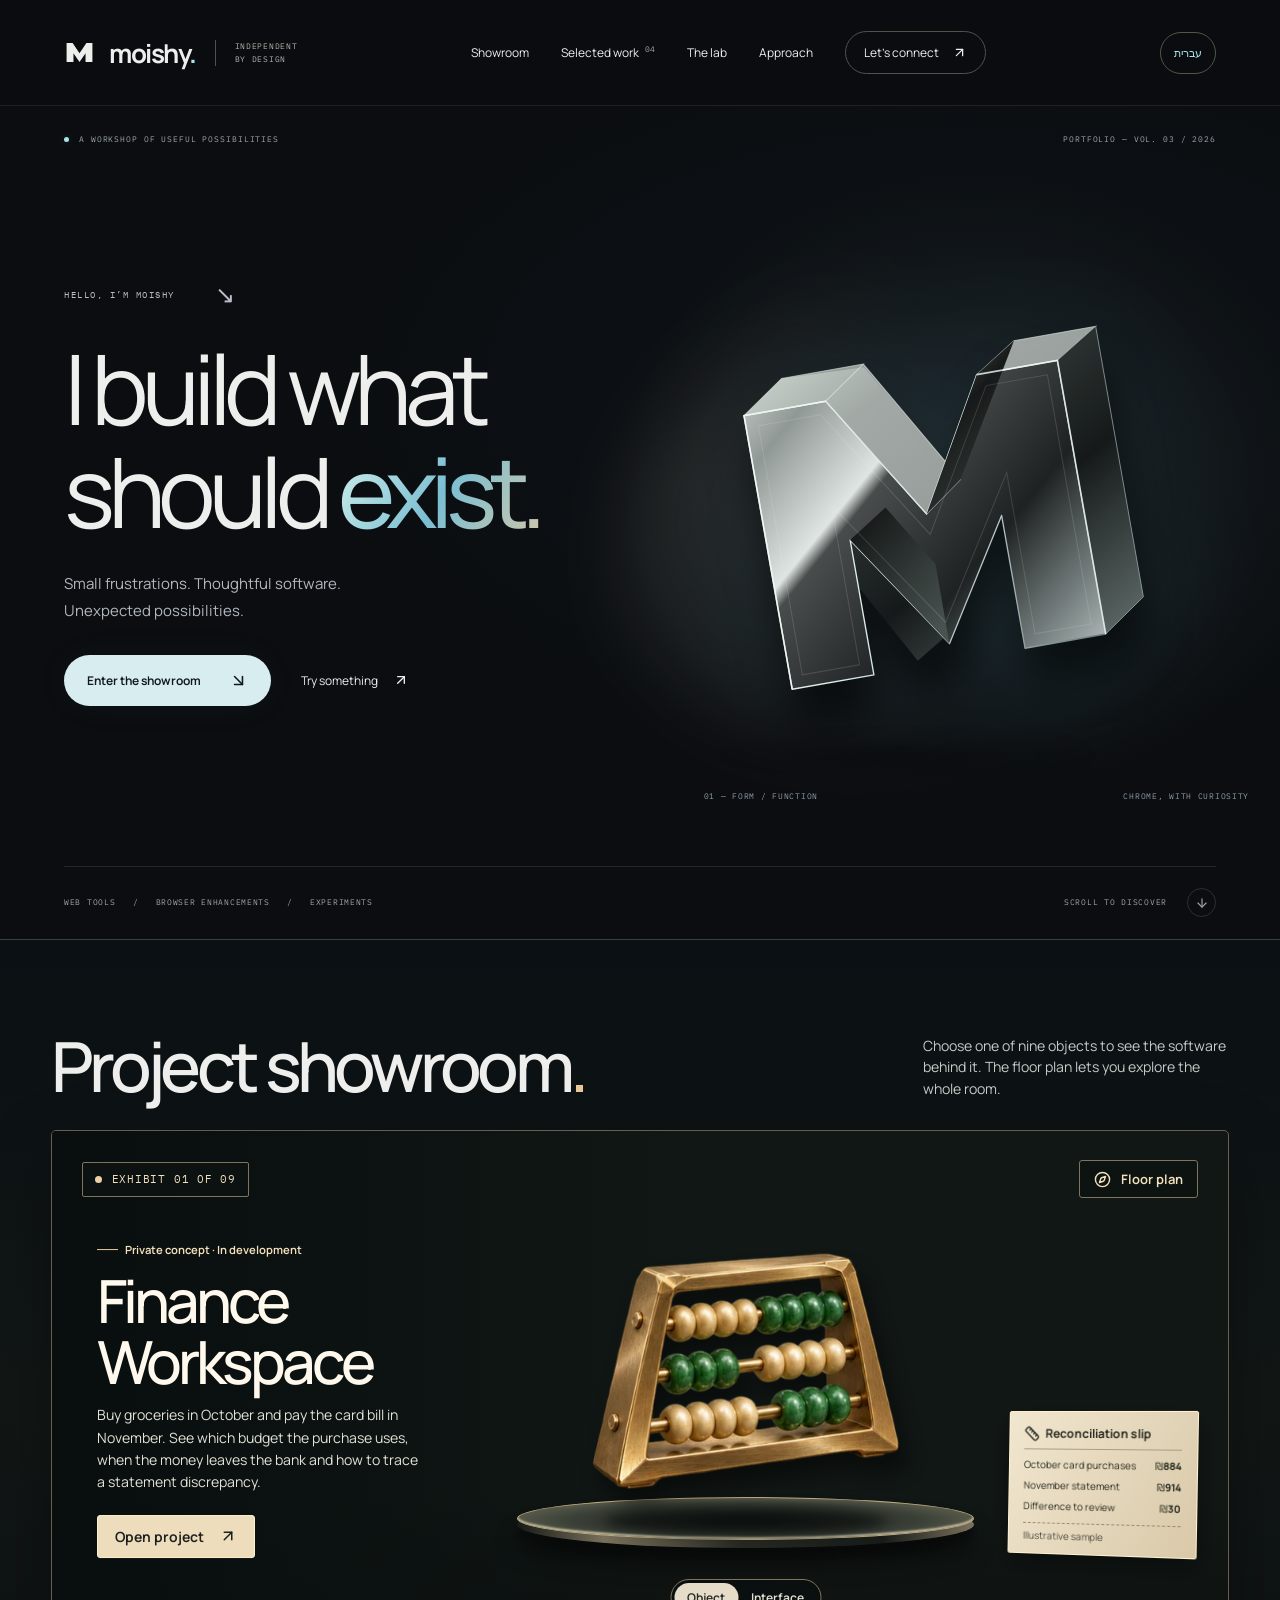
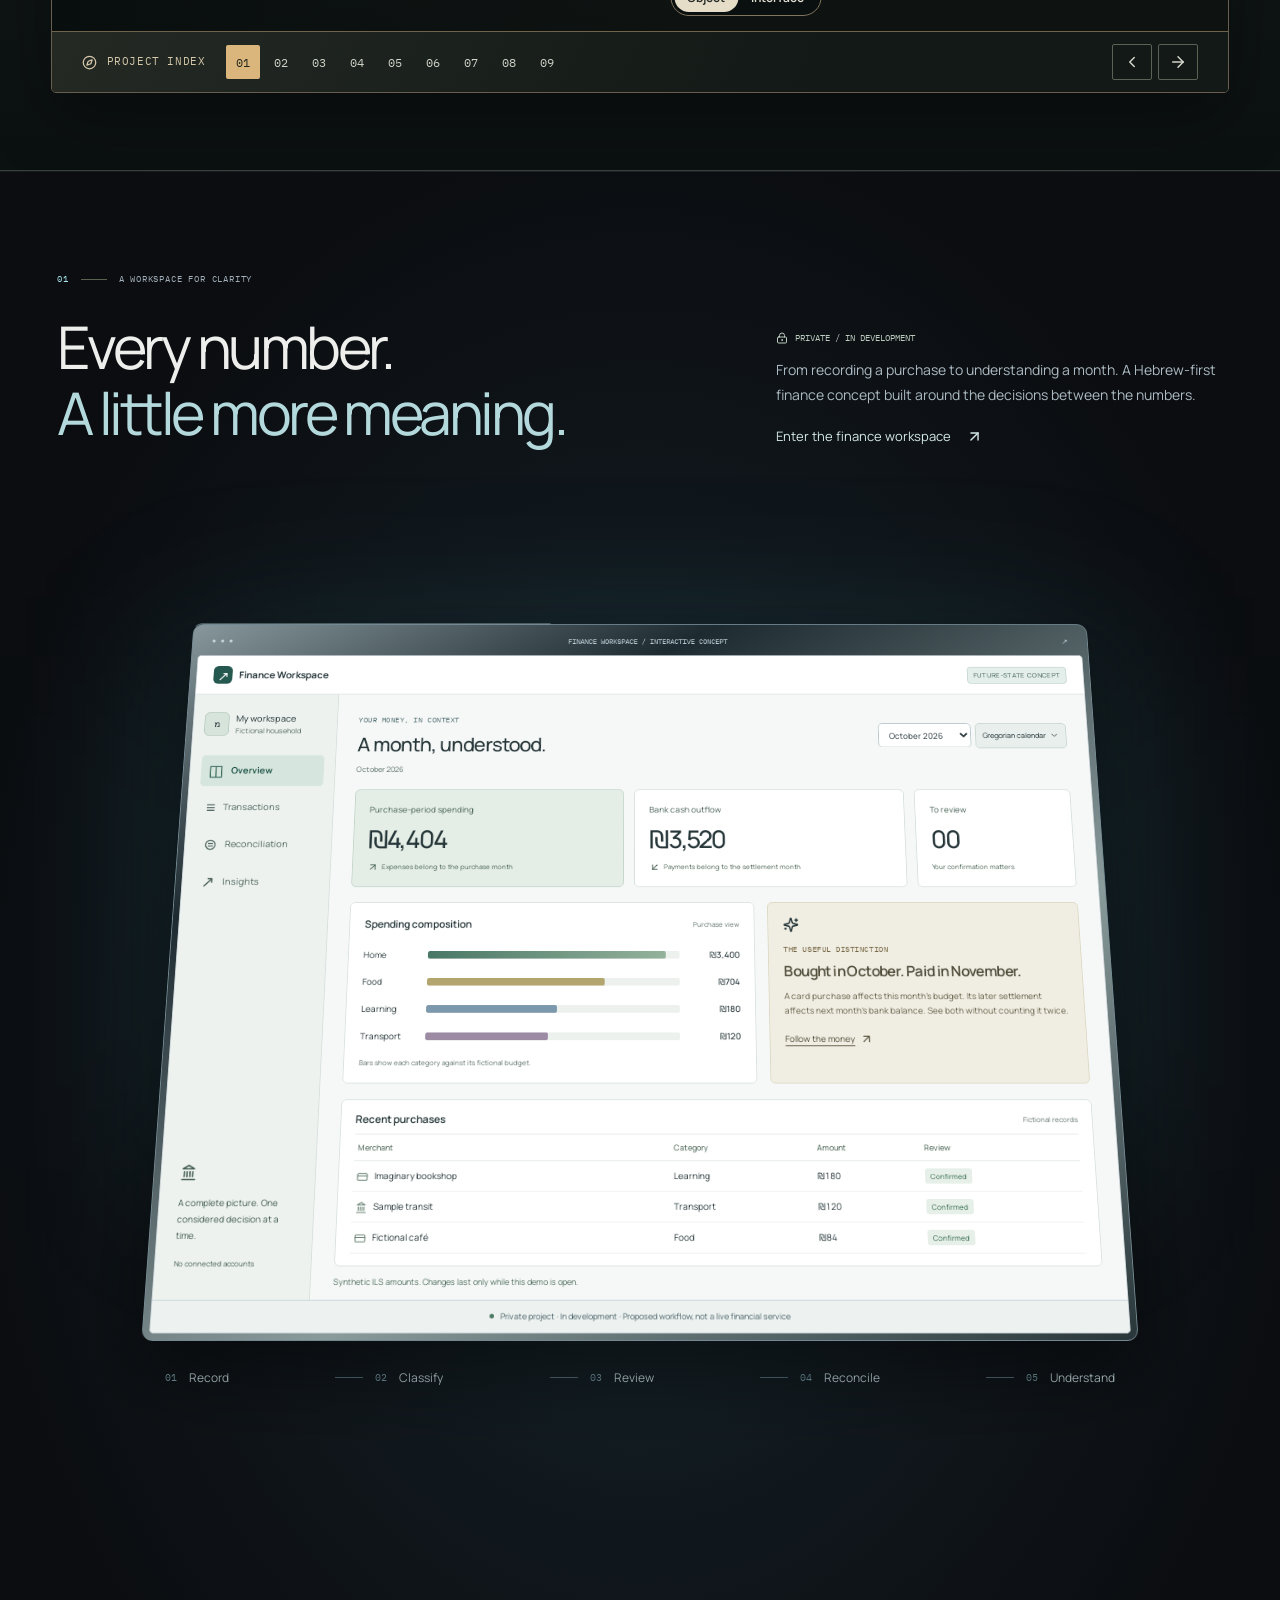
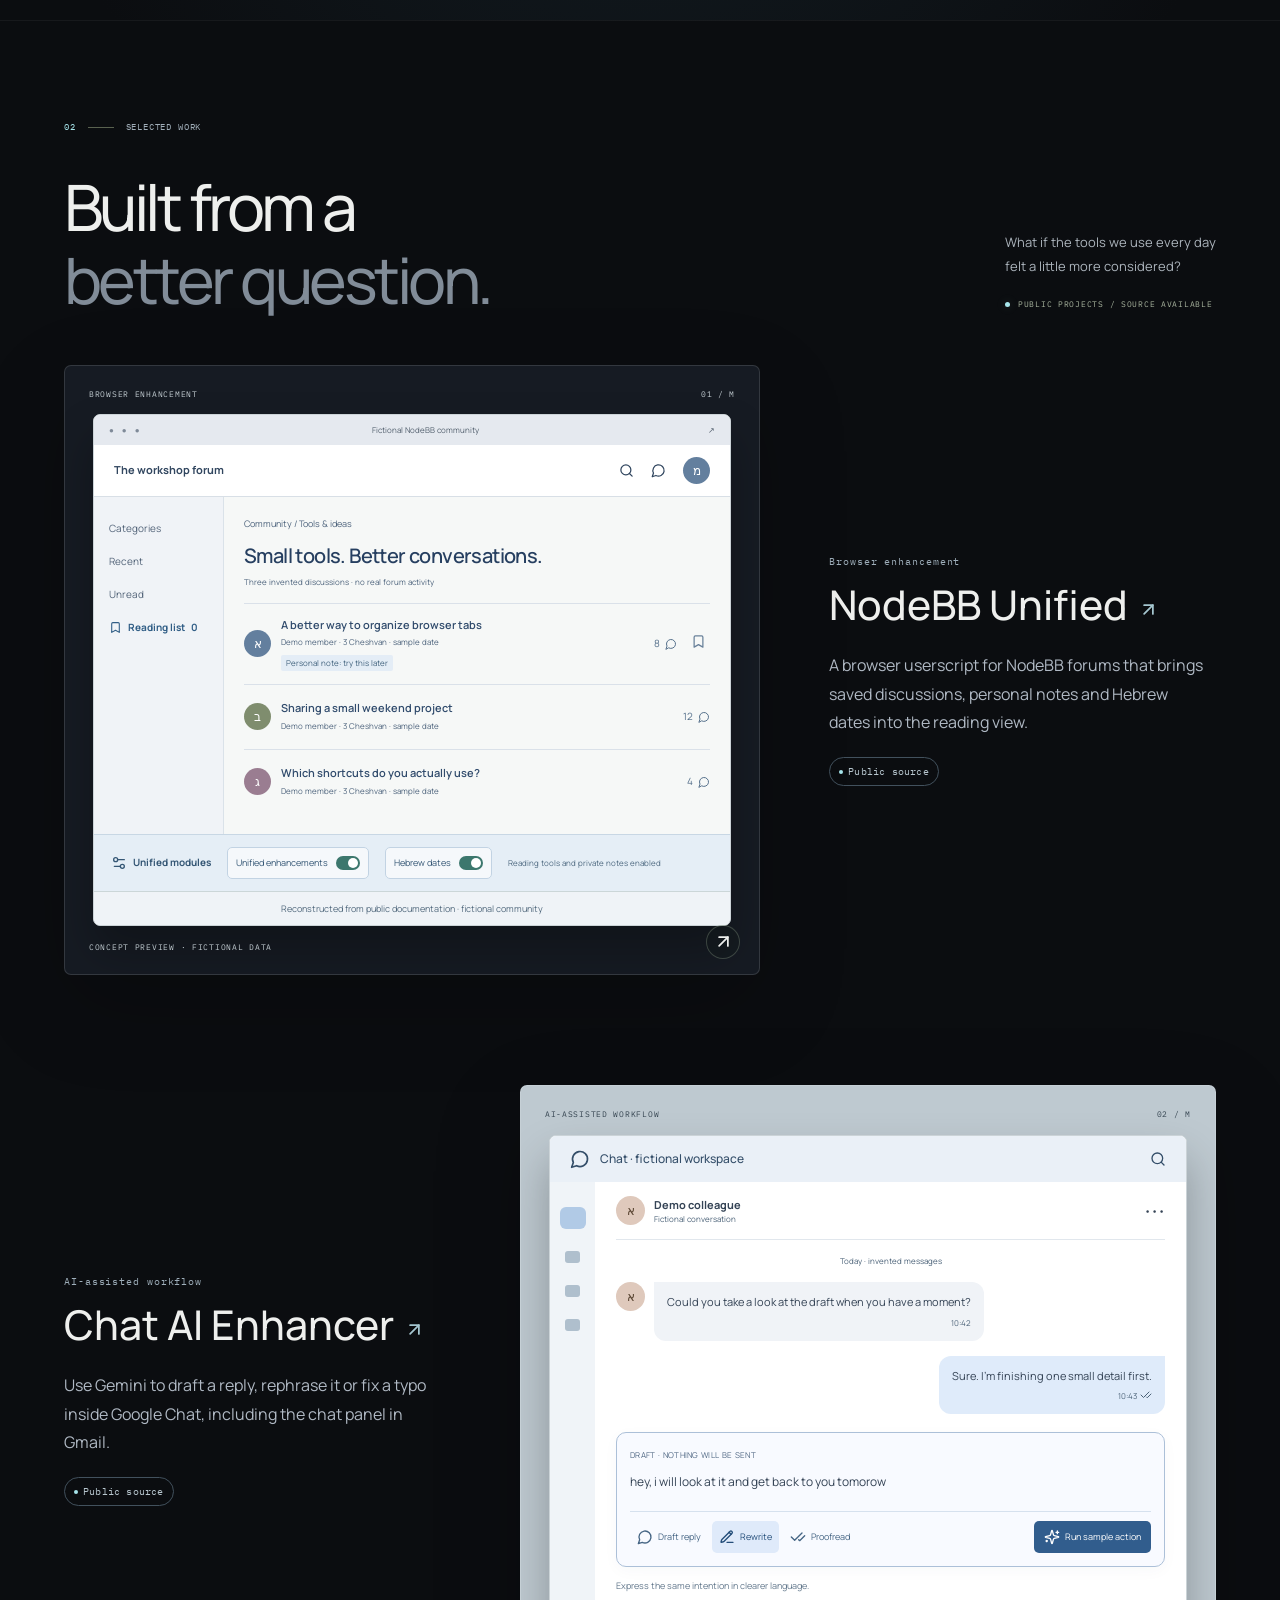
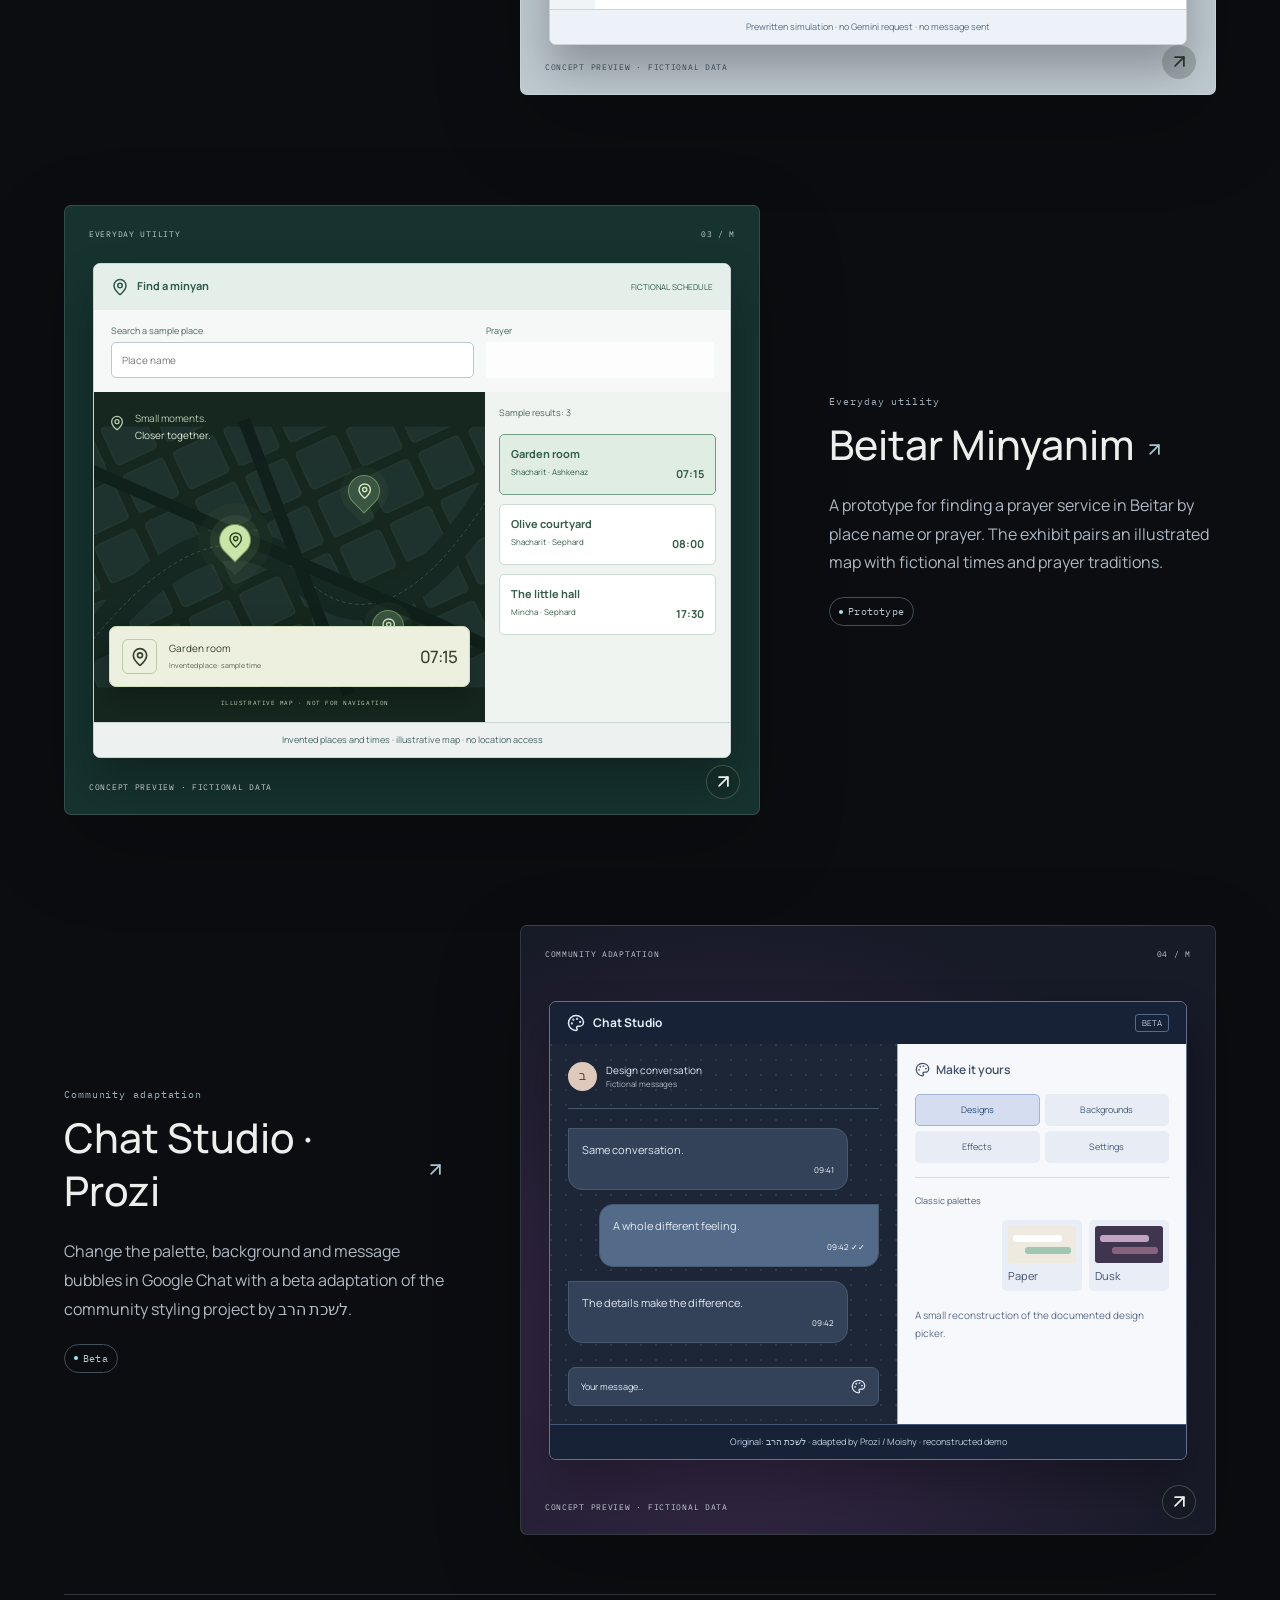
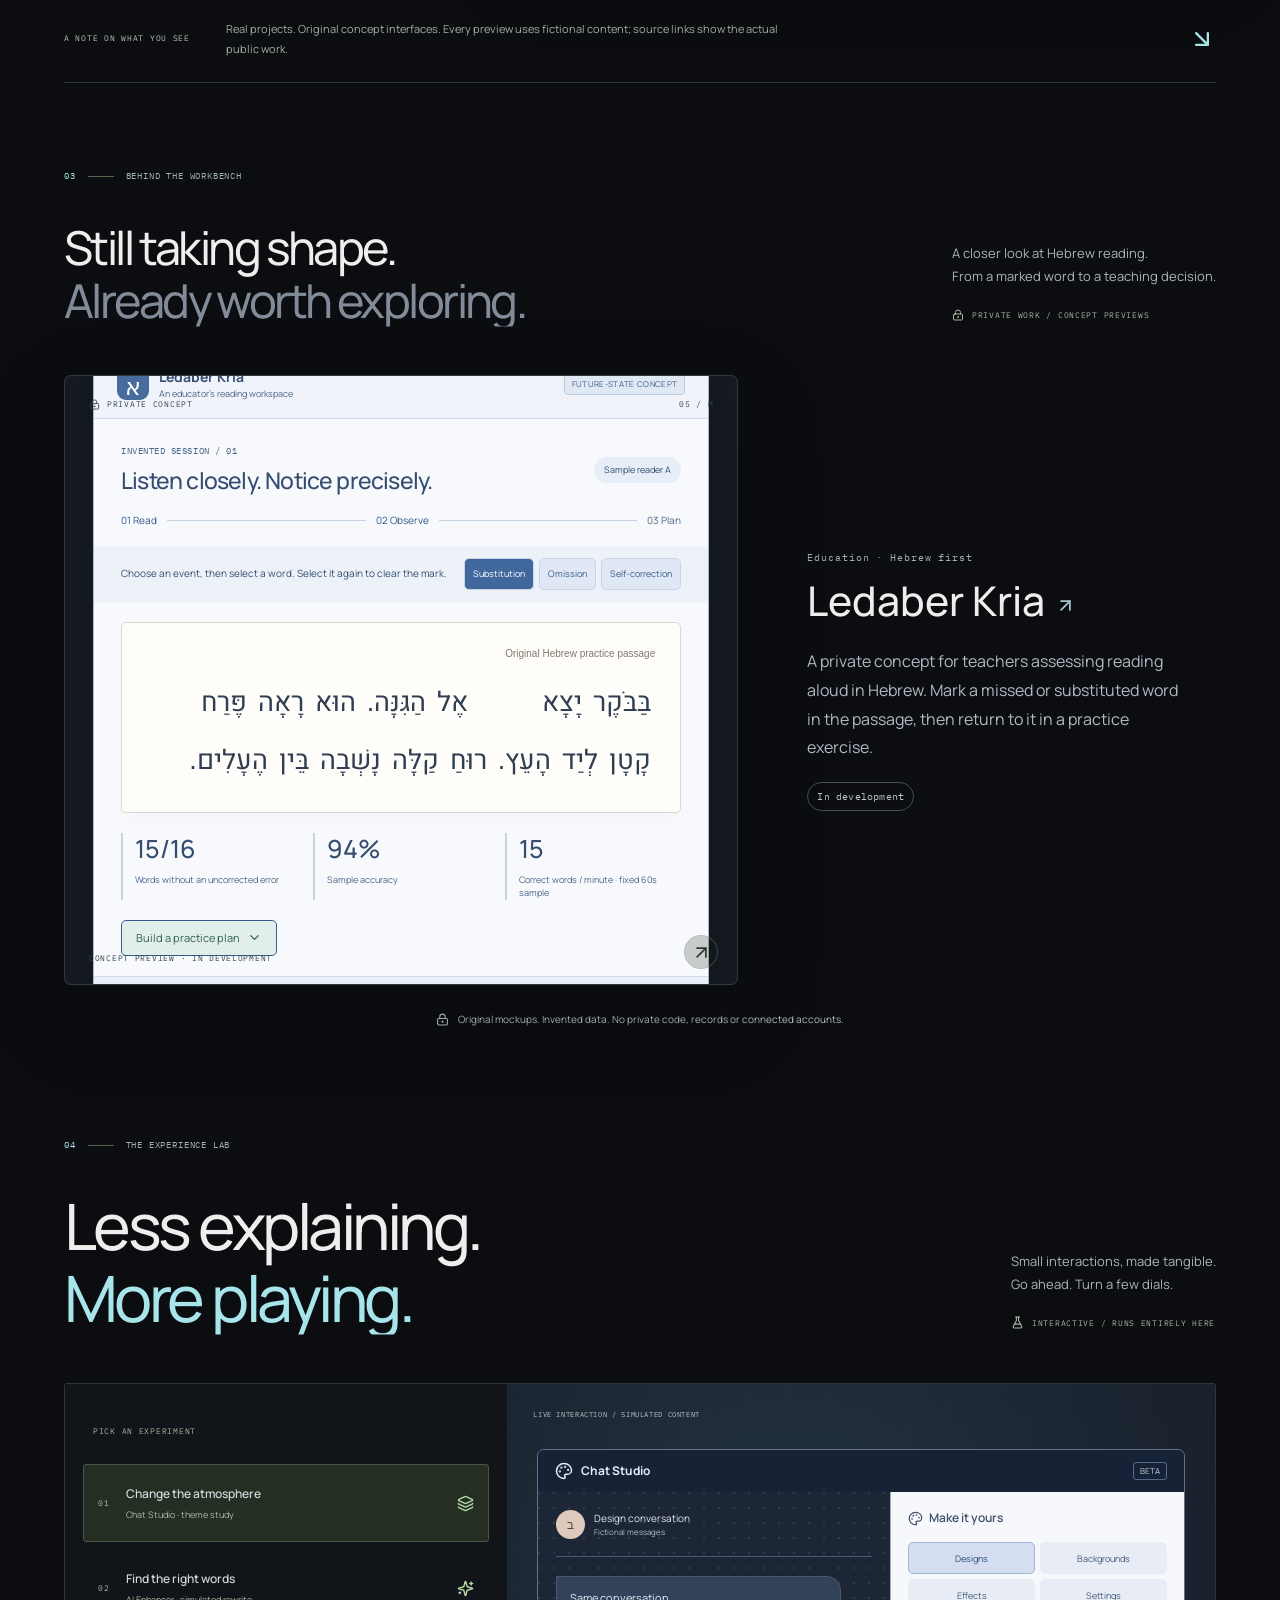
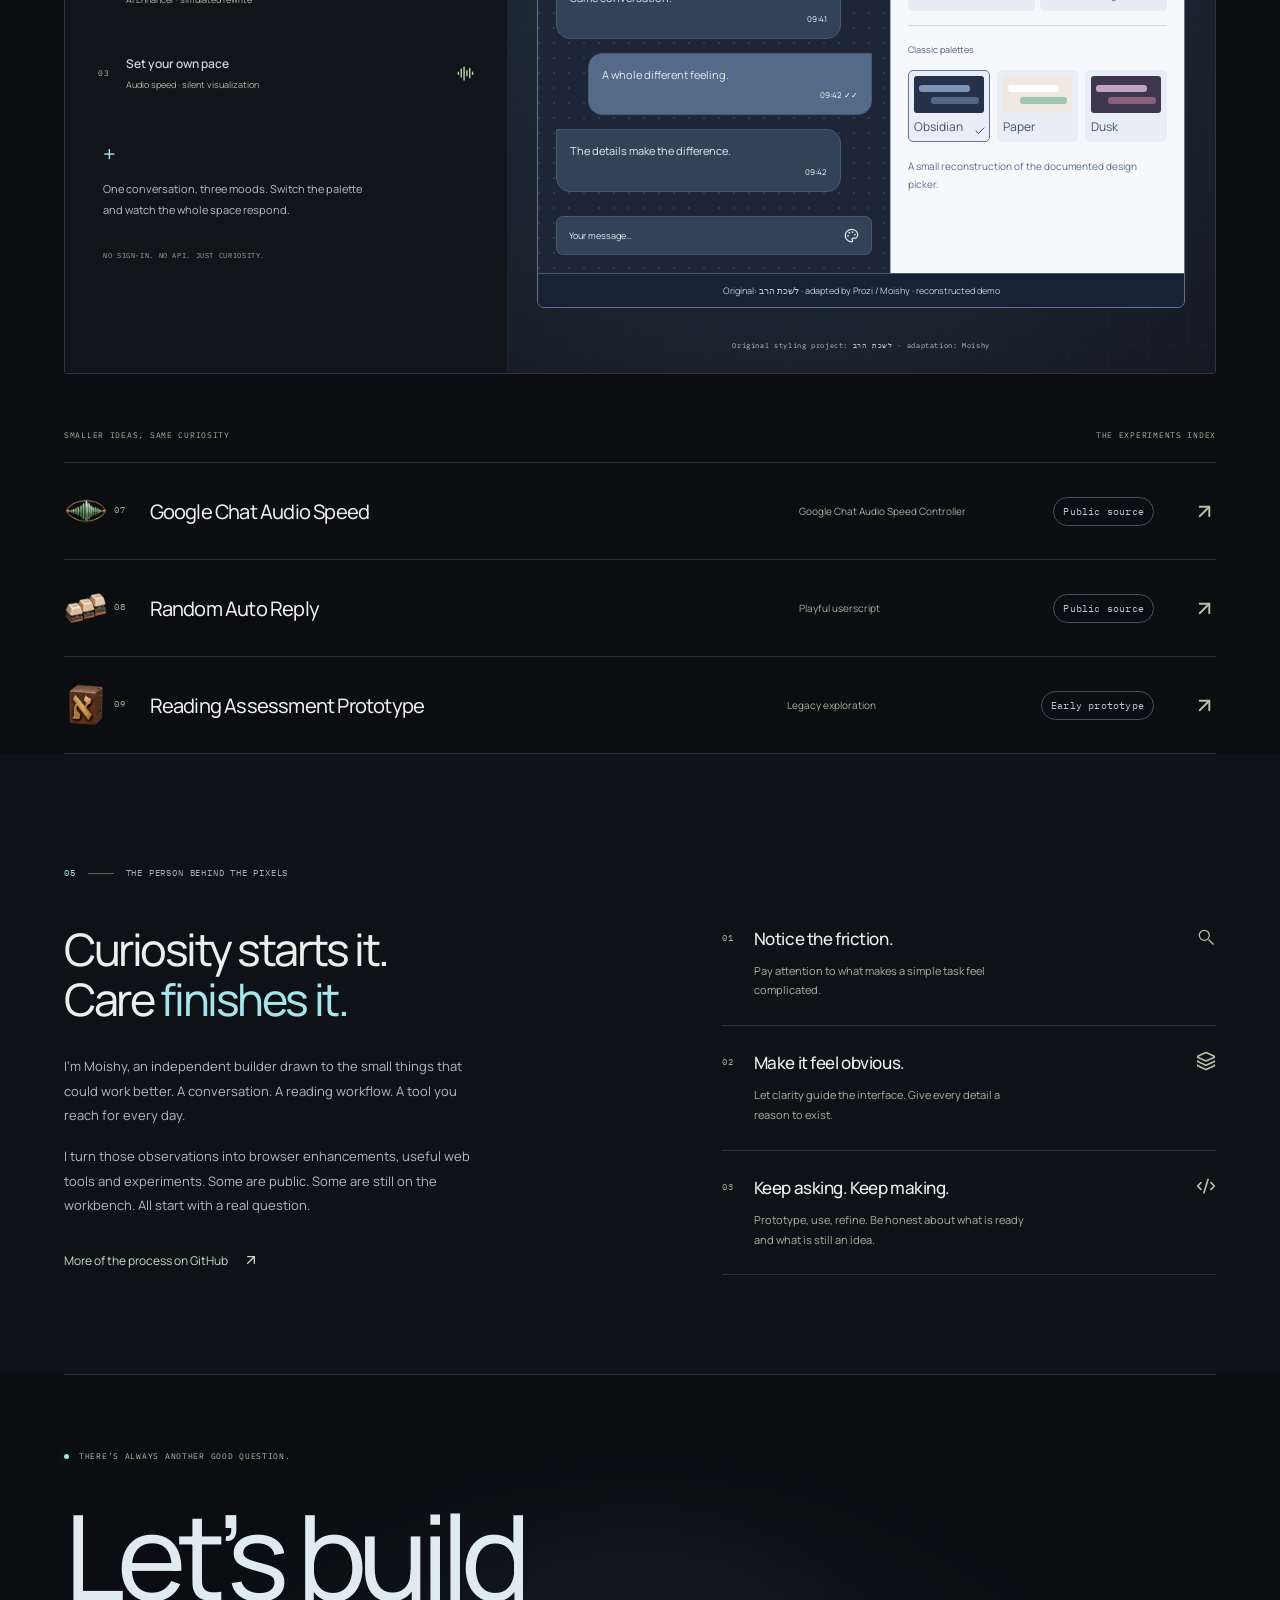
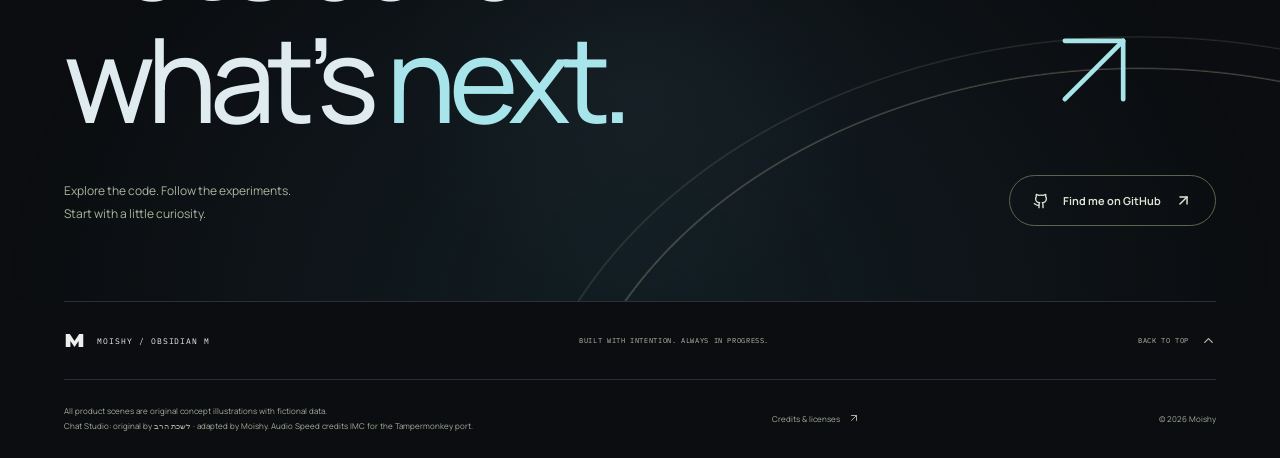
==== commit f1e90311: "OBSIDIAN V3 static release candidate" ====
--- a/index.html
+++ b/index.html
@@ -1,89 +1,90 @@
-<!doctype html>
-<html lang="en">
-  <head>
-    <meta charset="UTF-8" /><meta http-equiv="Content-Security-Policy" content="default-src 'self'; script-src 'self' 'sha256-FIziZktDdPwItI3rkqw2VzgiJfrHdBQEWc4nU5eRwL4='; style-src 'self' 'unsafe-inline'; img-src 'self' data:; font-src 'self'; connect-src 'self'; object-src 'none'; base-uri 'self'; form-action 'none'; frame-src 'none'; worker-src 'none'" /><meta name="referrer" content="strict-origin-when-cross-origin" />
-    <meta name="viewport" content="width=device-width, initial-scale=1.0" />
-    <meta name="theme-color" content="#101311" />
-    <meta
-      name="description"
-      content="Moishy — independent builder of useful web tools, browser enhancements and thoughtful digital experiences. Explore public projects and clearly labeled concept previews."
-    />
-    <meta property="og:title" content="Moishy — Useful software. Unexpected experiences." />
-    <meta
-      property="og:description"
-      content="An independent builder’s collection of tools, experiments and ideas in progress."
-    />
-    <meta property="og:type" content="website" />
-    <meta property="og:url" content="https://moishyf.github.io/" />
-    <meta property="og:image" content="https://moishyf.github.io/social.png" />
-    <meta property="og:image:width" content="1200" />
-    <meta property="og:image:height" content="630" />
-    <meta name="twitter:card" content="summary_large_image" />
-    <link rel="canonical" href="https://moishyf.github.io/" />
-    <link rel="icon" type="image/svg+xml" href="/favicon.svg" />
-    <link
-      rel="preload"
-      href="/assets/manrope-latin-wght-normal-DHIcAJRg.woff2"
-      as="font"
-      type="font/woff2"
-      crossorigin
-    />
-    <link
-      rel="preload"
-      href="/assets/ibm-plex-mono-latin-400-normal-DMJ8VG8y.woff2"
-      as="font"
-      type="font/woff2"
-      crossorigin
-    />
-    <title>Moishy — Independent builder · OBSIDIAN / M</title>
-    <script type="module" crossorigin src="/assets/index-BqzbaKoU.js"></script>
-    <link rel="stylesheet" crossorigin href="/assets/index-BjYMgR3J.css">
-  <link rel="modulepreload" href="/assets/hydrate-BmzdBdMK.js" crossorigin fetchpriority="low" /></head>
-  <body>
-    <div id="root" data-locale="en"><a class="skip-link" href="#main" tabindex="0">Skip to content</a><header class="site-header"><a class="brand" href="#" aria-label="Moishy, back to top"><svg viewBox="0 0 36 36" fill="none" aria-hidden="true"><path d="M3 29V7h7l8 12 8-12h7v22h-8V19l-7 10-7-10v10Z" fill="currentColor"></path></svg><span>moishy<span class="brand-period">.</span></span><span class="brand-divider"></span><span class="brand-edition mono">INDEPENDENT<br/>BY DESIGN</span></a><nav class="navigation" aria-label="Main navigation"><a href="#work">Selected work<span>04</span></a><a href="#lab">The lab</a><a href="#about">Approach</a><a class="nav-contact" href="https://github.com/moishyf" target="_blank" rel="noreferrer">Let’s connect<svg xmlns="http://www.w3.org/2000/svg" width="15" height="15" viewBox="0 0 24 24" fill="none" stroke="currentColor" stroke-width="2" stroke-linecap="round" stroke-linejoin="round" class="lucide lucide-arrow-up-right"><path d="M7 7h10v10"></path><path d="M7 17 17 7"></path></svg><span class="sr-only"> on GitHub (opens in a new tab)</span></a></nav><button class="language-toggle" lang="he" aria-label="Switch language to Hebrew">עברית</button><button id="menu-toggle" class="menu-toggle icon-button" aria-label="Open navigation" aria-expanded="false"><svg xmlns="http://www.w3.org/2000/svg" width="24" height="24" viewBox="0 0 24 24" fill="none" stroke="currentColor" stroke-width="2" stroke-linecap="round" stroke-linejoin="round" class="lucide lucide-menu"><line x1="4" x2="20" y1="12" y2="12"></line><line x1="4" x2="20" y1="6" y2="6"></line><line x1="4" x2="20" y1="18" y2="18"></line></svg></button></header><main id="main"><section class="hero" aria-labelledby="hero-title"><div class="hero-topline mono"><span><i class="live-dot"></i> <!-- -->A WORKSHOP OF USEFUL POSSIBILITIES</span><span>PORTFOLIO — VOL. 02 / 2026</span></div><div class="hero-body"><div class="hero-copy"><div class="hero-kicker mono">HELLO, I’M MOISHY<span>↘</span></div><h1 id="hero-title"><span>I build what</span><span class="hero-line-two">should<!-- --> <em>exist.</em><span class="title-star" aria-hidden="true">✳</span></span></h1><p>Small frustrations. Thoughtful software.<br/>Unexpected possibilities.</p><div class="hero-actions"><a href="#work" class="primary-button">Explore selected work<svg xmlns="http://www.w3.org/2000/svg" width="19" height="19" viewBox="0 0 24 24" fill="none" stroke="currentColor" stroke-width="2" stroke-linecap="round" stroke-linejoin="round" class="lucide lucide-arrow-down-right"><path d="m7 7 10 10"></path><path d="M17 7v10H7"></path></svg></a><a class="text-link" href="#lab">Try something<svg xmlns="http://www.w3.org/2000/svg" width="16" height="16" viewBox="0 0 24 24" fill="none" stroke="currentColor" stroke-width="2" stroke-linecap="round" stroke-linejoin="round" class="lucide lucide-arrow-up-right"><path d="M7 7h10v10"></path><path d="M7 17 17 7"></path></svg></a></div></div><div class="metal-study "><div class="spectral-field" aria-hidden="true"></div><div class="metal-fallback"><div class="sculpture"><div class="sculpture-light"></div><svg class="orbital-grid" viewBox="0 0 680 640" fill="none" aria-hidden="true"><g stroke="currentColor" stroke-width=".7"><circle cx="340" cy="310" r="250"></circle><circle cx="340" cy="310" r="209" stroke-dasharray="2 8"></circle><ellipse cx="340" cy="310" rx="302" ry="102" transform="rotate(-28 340 310)"></ellipse><ellipse cx="340" cy="310" rx="295" ry="105" transform="rotate(48 340 310)"></ellipse><path d="M20 310h640M340 35v550" stroke-dasharray="3 8"></path></g><g fill="#b7e9cf"><circle cx="124" cy="433" r="3"></circle><circle cx="552" cy="177" r="3"></circle><path d="M97 146v12m-6-6h12M563 462v12m-6-6h12" stroke="#b7e9cf"></path></g></svg><svg class="m-sculpture" viewBox="0 0 600 600" fill="none" aria-label="Original dimensional chrome M sculpture" role="img"><defs><linearGradient id="metal" x1="130" y1="110" x2="460" y2="490" gradientUnits="userSpaceOnUse"><stop stop-color="#e9eee3"></stop><stop offset=".19" stop-color="#889b8e"></stop><stop offset=".37" stop-color="#d9e7dc"></stop><stop offset=".40" stop-color="#424e49"></stop><stop offset=".64" stop-color="#1a2421"></stop><stop offset=".86" stop-color="#79998b"></stop><stop offset="1" stop-color="#d2e7d3"></stop></linearGradient><linearGradient id="side" x1="180" y1="150" x2="380" y2="510" gradientUnits="userSpaceOnUse"><stop stop-color="#91ada0"></stop><stop offset=".18" stop-color="#33483e"></stop><stop offset=".6" stop-color="#101b17"></stop><stop offset="1" stop-color="#507461"></stop></linearGradient><linearGradient id="edge" x1="125" y1="180" x2="490" y2="420" gradientUnits="userSpaceOnUse"><stop stop-color="#f0f4db"></stop><stop offset=".46" stop-color="#c3f5dc"></stop><stop offset="1" stop-color="#4d7262"></stop></linearGradient><linearGradient id="inset" x1="210" y1="170" x2="360" y2="360" gradientUnits="userSpaceOnUse"><stop stop-color="#7e9c8b"></stop><stop offset=".48" stop-color="#121b16"></stop><stop offset="1" stop-color="#3d5648"></stop></linearGradient></defs><g transform="rotate(-10 300 300)"><path d="M128 188 170 159 250 162 323 285 397 162 477 162 477 427 435 456 356 456 356 326 290 427 252 450 207 368 207 456 128 456Z" fill="url(#side)"></path><path d="m128 188 80 0 77 124 71-124h79v268h-79V326l-71 113-77-115v132h-80Z" fill="url(#metal)" stroke="url(#edge)" stroke-width="1.3" stroke-linejoin="round"></path><path d="m128 188 42-29h80l-42 29Zm80 0 42-29 73 126-38 27Zm148 0 41-26h80l-42 26Z" fill="#ceddcb" fill-opacity=".67" stroke="#d8eddb" stroke-opacity=".6"></path><path d="m285 312 38-27 74-123-41 26Z" fill="url(#inset)"></path><path d="m435 188 42-26v265l-42 29Z" fill="url(#side)" stroke="#87ad97" stroke-width=".7"></path><path d="m208 324 39-25 38 62v78Z" fill="url(#inset)"></path><path d="M140 200h61l84 132 78-132h60v244h-55V286l-83 132-89-130v156h-56Z" stroke="#e2f4d7" stroke-opacity=".14"></path><path d="M128 456V188h80m148 0h79v268" stroke="#e8ffe9" stroke-opacity=".8" stroke-width="1.6"></path></g></svg><span class="sculpture-coordinate mono">FORM STUDY — 001</span><span class="sculpture-caption mono">A SMALL IDEA.<br/>ANOTHER DIMENSION.</span><div class="sculpture-base"></div></div></div><div class="metal-canvas" aria-hidden="true"></div><div class="material-label mono"><span>01 — <!-- -->FORM / FUNCTION</span><span>CHROME, WITH CURIOSITY</span></div><span class="sr-only">Original dimensional chrome M sculpture</span></div></div><div class="hero-footer"><span class="mono">WEB TOOLS<!-- -->   /   <!-- -->BROWSER ENHANCEMENTS<!-- -->   /  <!-- --> <!-- -->EXPERIMENTS</span><a href="#work" class="scroll-link mono">SCROLL TO DISCOVER<span><svg xmlns="http://www.w3.org/2000/svg" width="14" height="14" viewBox="0 0 24 24" fill="none" stroke="currentColor" stroke-width="2" stroke-linecap="round" stroke-linejoin="round" class="lucide lucide-arrow-down"><path d="M12 5v14"></path><path d="m19 12-7 7-7-7"></path></svg></span></a></div></section><section class="finance-chapter" id="finance-feature"><div class="finance-sticky"><div class="feature-editorial"><div class="chapter-label mono"><span>01</span><i></i>A WORKSPACE FOR CLARITY</div><div class="feature-heading"><h2>Every number.<br/><em>A little more meaning.</em></h2><div><span class="feature-type"><svg xmlns="http://www.w3.org/2000/svg" width="12" height="12" viewBox="0 0 24 24" fill="none" stroke="currentColor" stroke-width="2" stroke-linecap="round" stroke-linejoin="round" class="lucide lucide-lock-keyhole"><circle cx="12" cy="16" r="1"></circle><rect x="3" y="10" width="18" height="12" rx="2"></rect><path d="M7 10V7a5 5 0 0 1 10 0v3"></path></svg>PRIVATE / IN DEVELOPMENT</span><p>From recording a purchase to understanding a month. A Hebrew-first finance concept built around the decisions between the numbers.</p><button class="text-link">Enter the finance workspace<svg xmlns="http://www.w3.org/2000/svg" width="17" height="17" viewBox="0 0 24 24" fill="none" stroke="currentColor" stroke-width="2" stroke-linecap="round" stroke-linejoin="round" class="lucide lucide-arrow-up-right"><path d="M7 7h10v10"></path><path d="M7 17 17 7"></path></svg></button></div></div></div><div class="finance-stage"><div class="stage-halo" aria-hidden="true"></div><div class="finance-device"><div class="device-titlebar"><span>● ● ●</span><span>FINANCE WORKSPACE / INTERACTIVE CONCEPT</span><span>↗</span></div><div class="finance-demo-slot"></div></div></div><div class="finance-flow" aria-label="Proposed finance workflow"><span><i>01</i>Record</span><span><i>02</i>Classify</span><span><i>03</i>Review</span><span><i>04</i>Reconcile</span><span><i>05</i>Understand</span></div></div></section><section id="work" class="section selected-work"><div class="chapter-label mono"><span>02</span><i></i>SELECTED WORK</div><div class="section-heading" data-reveal="true"><h2>Built from a<br/><span class="muted-heading">better question.</span></h2><div class="section-intro"><p>What if the tools we use every day<br class="desktop-break"/> <!-- -->felt a little more considered?</p><span class="section-note mono"><i class="live-dot"></i> <!-- -->PUBLIC PROJECTS / SOURCE AVAILABLE</span></div></div><div class="projects-grid"><article class="project-card project-forum" data-reveal="true"><div class="project-scene scene-forum"><button class="scene-trigger" aria-label="Explore NodeBB Unified"></button><div class="scene-topline mono"><span>BROWSER ENHANCEMENT</span><span>01<!-- --> / M</span></div><div class="mockup-composition" aria-hidden="true" inert=""></div><span class="scene-bottomline mono">CONCEPT PREVIEW ·<!-- --> <!-- -->FICTIONAL DATA</span><span class="scene-open"><svg xmlns="http://www.w3.org/2000/svg" width="21" height="21" viewBox="0 0 24 24" fill="none" stroke="currentColor" stroke-width="2" stroke-linecap="round" stroke-linejoin="round" class="lucide lucide-arrow-up-right"><path d="M7 7h10v10"></path><path d="M7 17 17 7"></path></svg></span></div><div class="project-caption"><div><div class="project-category mono">Browser enhancement</div><h3><button>NodeBB Unified<svg xmlns="http://www.w3.org/2000/svg" width="21" height="21" viewBox="0 0 24 24" fill="none" stroke="currentColor" stroke-width="2" stroke-linecap="round" stroke-linejoin="round" class="lucide lucide-arrow-up-right"><path d="M7 7h10v10"></path><path d="M7 17 17 7"></path></svg></button></h3><p>Modular reading tools, private notes and interface enhancements inside NodeBB forums.</p></div><span class="status-tag "><i></i>Public source</span></div></article><article class="project-card project-rewrite" data-reveal="true"><div class="project-scene scene-rewrite"><button class="scene-trigger" aria-label="Explore Chat AI Enhancer"></button><div class="scene-topline mono"><span>AI-ASSISTED WORKFLOW</span><span>02<!-- --> / M</span></div><div class="mockup-composition" aria-hidden="true" inert=""></div><span class="scene-bottomline mono">CONCEPT PREVIEW ·<!-- --> <!-- -->FICTIONAL DATA</span><span class="scene-open"><svg xmlns="http://www.w3.org/2000/svg" width="21" height="21" viewBox="0 0 24 24" fill="none" stroke="currentColor" stroke-width="2" stroke-linecap="round" stroke-linejoin="round" class="lucide lucide-arrow-up-right"><path d="M7 7h10v10"></path><path d="M7 17 17 7"></path></svg></span></div><div class="project-caption"><div><div class="project-category mono">AI-assisted workflow</div><h3><button>Chat AI Enhancer<svg xmlns="http://www.w3.org/2000/svg" width="21" height="21" viewBox="0 0 24 24" fill="none" stroke="currentColor" stroke-width="2" stroke-linecap="round" stroke-linejoin="round" class="lucide lucide-arrow-up-right"><path d="M7 7h10v10"></path><path d="M7 17 17 7"></path></svg></button></h3><p>Draft, rewrite and proofread inside Google Chat — with Gemini in the public script.</p></div><span class="status-tag "><i></i>Public source</span></div></article><article class="project-card project-map" data-reveal="true"><div class="project-scene scene-map"><button class="scene-trigger" aria-label="Explore Beitar Minyanim"></button><div class="scene-topline mono"><span>EVERYDAY UTILITY</span><span>03<!-- --> / M</span></div><div class="mockup-composition" aria-hidden="true" inert=""></div><span class="scene-bottomline mono">CONCEPT PREVIEW ·<!-- --> <!-- -->FICTIONAL DATA</span><span class="scene-open"><svg xmlns="http://www.w3.org/2000/svg" width="21" height="21" viewBox="0 0 24 24" fill="none" stroke="currentColor" stroke-width="2" stroke-linecap="round" stroke-linejoin="round" class="lucide lucide-arrow-up-right"><path d="M7 7h10v10"></path><path d="M7 17 17 7"></path></svg></span></div><div class="project-caption"><div><div class="project-category mono">Everyday utility</div><h3><button>Beitar Minyanim<svg xmlns="http://www.w3.org/2000/svg" width="21" height="21" viewBox="0 0 24 24" fill="none" stroke="currentColor" stroke-width="2" stroke-linecap="round" stroke-linejoin="round" class="lucide lucide-arrow-up-right"><path d="M7 7h10v10"></path><path d="M7 17 17 7"></path></svg></button></h3><p>Search for a minyan by place and prayer, with a map and schedule in one view.</p></div><span class="status-tag "><i></i>Prototype</span></div></article><article class="project-card project-studio" data-reveal="true"><div class="project-scene scene-studio"><button class="scene-trigger" aria-label="Explore Chat Studio · Prozi"></button><div class="scene-topline mono"><span>COMMUNITY ADAPTATION</span><span>04<!-- --> / M</span></div><div class="mockup-composition" aria-hidden="true" inert=""></div><span class="scene-bottomline mono">CONCEPT PREVIEW ·<!-- --> <!-- -->FICTIONAL DATA</span><span class="scene-open"><svg xmlns="http://www.w3.org/2000/svg" width="21" height="21" viewBox="0 0 24 24" fill="none" stroke="currentColor" stroke-width="2" stroke-linecap="round" stroke-linejoin="round" class="lucide lucide-arrow-up-right"><path d="M7 7h10v10"></path><path d="M7 17 17 7"></path></svg></span></div><div class="project-caption"><div><div class="project-category mono">Community adaptation</div><h3><button>Chat Studio · Prozi<svg xmlns="http://www.w3.org/2000/svg" width="21" height="21" viewBox="0 0 24 24" fill="none" stroke="currentColor" stroke-width="2" stroke-linecap="round" stroke-linejoin="round" class="lucide lucide-arrow-up-right"><path d="M7 7h10v10"></path><path d="M7 17 17 7"></path></svg></button></h3><p>Themes, backgrounds and message styling for Google Chat. A community adaptation in beta.</p></div><span class="status-tag "><i></i>Beta</span></div></article></div><div class="public-work-note"><span class="mono">A NOTE ON WHAT YOU SEE</span><p>Real projects. Original concept interfaces. Every preview uses fictional content; source links show the actual public work.</p><svg xmlns="http://www.w3.org/2000/svg" width="28" height="28" viewBox="0 0 24 24" fill="none" stroke="currentColor" stroke-width="2" stroke-linecap="round" stroke-linejoin="round" class="lucide lucide-arrow-down-right"><path d="m7 7 10 10"></path><path d="M17 7v10H7"></path></svg></div></section><section class="private-section section" id="in-progress"><div class="chapter-label mono"><span>03</span><i></i>BEHIND THE WORKBENCH</div><div class="section-heading" data-reveal="true"><h2>Still taking shape.<br/><span class="muted-heading">Already worth exploring.</span></h2><div class="section-intro"><p>A closer look at Hebrew reading.<br/>From a marked word to a teaching decision.</p><span class="section-note mono"><svg xmlns="http://www.w3.org/2000/svg" width="12" height="12" viewBox="0 0 24 24" fill="none" stroke="currentColor" stroke-width="2" stroke-linecap="round" stroke-linejoin="round" class="lucide lucide-lock-keyhole"><circle cx="12" cy="16" r="1"></circle><rect x="3" y="10" width="18" height="12" rx="2"></rect><path d="M7 10V7a5 5 0 0 1 10 0v3"></path></svg> <!-- -->PRIVATE WORK / CONCEPT PREVIEWS</span></div></div><div class="private-grid"><article class="project-card project-reading" data-reveal="true"><div class="project-scene scene-reading"><button class="scene-trigger" aria-label="Explore Ledaber Kria"></button><div class="scene-topline mono"><span><svg xmlns="http://www.w3.org/2000/svg" width="11" height="11" viewBox="0 0 24 24" fill="none" stroke="currentColor" stroke-width="2" stroke-linecap="round" stroke-linejoin="round" class="lucide lucide-lock-keyhole"><circle cx="12" cy="16" r="1"></circle><rect x="3" y="10" width="18" height="12" rx="2"></rect><path d="M7 10V7a5 5 0 0 1 10 0v3"></path></svg> <!-- -->PRIVATE CONCEPT</span><span>05<!-- --> / M</span></div><div class="mockup-composition" aria-hidden="true" inert=""></div><span class="scene-bottomline mono">CONCEPT PREVIEW ·<!-- --> <!-- -->IN DEVELOPMENT</span><span class="scene-open"><svg xmlns="http://www.w3.org/2000/svg" width="21" height="21" viewBox="0 0 24 24" fill="none" stroke="currentColor" stroke-width="2" stroke-linecap="round" stroke-linejoin="round" class="lucide lucide-arrow-up-right"><path d="M7 7h10v10"></path><path d="M7 17 17 7"></path></svg></span></div><div class="project-caption"><div><div class="project-category mono">Education · Hebrew first</div><h3><button>Ledaber Kria<svg xmlns="http://www.w3.org/2000/svg" width="21" height="21" viewBox="0 0 24 24" fill="none" stroke="currentColor" stroke-width="2" stroke-linecap="round" stroke-linejoin="round" class="lucide lucide-arrow-up-right"><path d="M7 7h10v10"></path><path d="M7 17 17 7"></path></svg></button></h3><p>A teacher-led Hebrew reading concept: observe a word, review the sample, choose the next practice.</p></div><span class="status-tag private">In development</span></div></article></div><p class="privacy-note"><svg xmlns="http://www.w3.org/2000/svg" width="13" height="13" viewBox="0 0 24 24" fill="none" stroke="currentColor" stroke-width="2" stroke-linecap="round" stroke-linejoin="round" class="lucide lucide-lock-keyhole"><circle cx="12" cy="16" r="1"></circle><rect x="3" y="10" width="18" height="12" rx="2"></rect><path d="M7 10V7a5 5 0 0 1 10 0v3"></path></svg> <!-- -->Original mockups. Invented data. No private code, records or connected accounts.</p></section><section class="lab-section section" id="lab"><div class="chapter-label mono"><span>04</span><i></i>THE EXPERIENCE LAB</div><div class="section-heading" data-reveal="true"><h2>Less explaining.<br/><span class="mint-heading">More playing.</span></h2><div class="section-intro"><p>Small interactions, made tangible.<br/>Go ahead. Turn a few dials.</p><span class="section-note mono"><svg xmlns="http://www.w3.org/2000/svg" width="13" height="13" viewBox="0 0 24 24" fill="none" stroke="currentColor" stroke-width="2" stroke-linecap="round" stroke-linejoin="round" class="lucide lucide-flask-conical"><path d="M14 2v6a2 2 0 0 0 .245.96l5.51 10.08A2 2 0 0 1 18 22H6a2 2 0 0 1-1.755-2.96l5.51-10.08A2 2 0 0 0 10 8V2"></path><path d="M6.453 15h11.094"></path><path d="M8.5 2h7"></path></svg> <!-- -->INTERACTIVE / RUNS ENTIRELY HERE</span></div></div><div class="lab-workbench"><div class="lab-controls"><span class="mono lab-label">PICK AN EXPERIMENT</span><div class="lab-tabs" role="tablist" aria-label="Experience lab"><button id="tab-studio" role="tab" aria-selected="true" aria-controls="panel-studio" tabindex="0"><span class="lab-tab-number mono">01</span><span>Change the atmosphere<small>Chat Studio · theme study</small></span><svg xmlns="http://www.w3.org/2000/svg" width="17" height="17" viewBox="0 0 24 24" fill="none" stroke="currentColor" stroke-width="2" stroke-linecap="round" stroke-linejoin="round" class="lucide lucide-layers"><path d="M12.83 2.18a2 2 0 0 0-1.66 0L2.6 6.08a1 1 0 0 0 0 1.83l8.58 3.91a2 2 0 0 0 1.66 0l8.58-3.9a1 1 0 0 0 0-1.83z"></path><path d="M2 12a1 1 0 0 0 .58.91l8.6 3.91a2 2 0 0 0 1.65 0l8.58-3.9A1 1 0 0 0 22 12"></path><path d="M2 17a1 1 0 0 0 .58.91l8.6 3.91a2 2 0 0 0 1.65 0l8.58-3.9A1 1 0 0 0 22 17"></path></svg></button><button id="tab-rewrite" role="tab" aria-selected="false" tabindex="-1"><span class="lab-tab-number mono">02</span><span>Find the right words<small>AI Enhancer · simulated rewrite</small></span><svg xmlns="http://www.w3.org/2000/svg" width="17" height="17" viewBox="0 0 24 24" fill="none" stroke="currentColor" stroke-width="2" stroke-linecap="round" stroke-linejoin="round" class="lucide lucide-sparkles"><path d="M9.937 15.5A2 2 0 0 0 8.5 14.063l-6.135-1.582a.5.5 0 0 1 0-.962L8.5 9.936A2 2 0 0 0 9.937 8.5l1.582-6.135a.5.5 0 0 1 .963 0L14.063 8.5A2 2 0 0 0 15.5 9.937l6.135 1.581a.5.5 0 0 1 0 .964L15.5 14.063a2 2 0 0 0-1.437 1.437l-1.582 6.135a.5.5 0 0 1-.963 0z"></path><path d="M20 3v4"></path><path d="M22 5h-4"></path><path d="M4 17v2"></path><path d="M5 18H3"></path></svg></button><button id="tab-audio" role="tab" aria-selected="false" tabindex="-1"><span class="lab-tab-number mono">03</span><span>Set your own pace<small>Audio speed · silent visualization</small></span><svg xmlns="http://www.w3.org/2000/svg" width="17" height="17" viewBox="0 0 24 24" fill="none" stroke="currentColor" stroke-width="2" stroke-linecap="round" stroke-linejoin="round" class="lucide lucide-audio-lines"><path d="M2 10v3"></path><path d="M6 6v11"></path><path d="M10 3v18"></path><path d="M14 8v7"></path><path d="M18 5v13"></path><path d="M22 10v3"></path></svg></button></div><div class="lab-description"><span class="little-cross">+</span><p>One conversation, three moods. Switch the palette and watch the whole space respond.</p><span class="mono">NO SIGN-IN. NO API. JUST CURIOSITY.</span></div></div><div class="lab-stage lab-stage-studio" role="tabpanel" id="panel-studio" aria-labelledby="tab-studio" tabindex="0"><span class="lab-stage-label mono">LIVE INTERACTION / SIMULATED CONTENT</span><div class="lab-demo"><div class="studio-app product-app theme-obsidian with-wallpaper rounded-bubbles "><header class="studio-product-header"><svg xmlns="http://www.w3.org/2000/svg" width="18" height="18" viewBox="0 0 24 24" fill="none" stroke="currentColor" stroke-width="2" stroke-linecap="round" stroke-linejoin="round" class="lucide lucide-palette"><circle cx="13.5" cy="6.5" r=".5" fill="currentColor"></circle><circle cx="17.5" cy="10.5" r=".5" fill="currentColor"></circle><circle cx="8.5" cy="7.5" r=".5" fill="currentColor"></circle><circle cx="6.5" cy="12.5" r=".5" fill="currentColor"></circle><path d="M12 2C6.5 2 2 6.5 2 12s4.5 10 10 10c.926 0 1.648-.746 1.648-1.688 0-.437-.18-.835-.437-1.125-.29-.289-.438-.652-.438-1.125a1.64 1.64 0 0 1 1.668-1.668h1.996c3.051 0 5.555-2.503 5.555-5.554C21.965 6.012 17.461 2 12 2z"></path></svg><b>Chat Studio</b><span>BETA</span></header><div class="studio-product-body"><div class="studio-chat"><div class="studio-contact"><span class="chat-person">ב</span><div>Design conversation<small>Fictional messages</small></div></div><div class="studio-bubble">Same conversation.<small>09:41</small></div><div class="studio-bubble own">A whole different feeling.<small>09:42 ✓✓</small></div><div class="studio-bubble">The details make the difference.<small>09:42</small></div><div class="studio-compose">Your message…<svg xmlns="http://www.w3.org/2000/svg" width="15" height="15" viewBox="0 0 24 24" fill="none" stroke="currentColor" stroke-width="2" stroke-linecap="round" stroke-linejoin="round" class="lucide lucide-palette"><circle cx="13.5" cy="6.5" r=".5" fill="currentColor"></circle><circle cx="17.5" cy="10.5" r=".5" fill="currentColor"></circle><circle cx="8.5" cy="7.5" r=".5" fill="currentColor"></circle><circle cx="6.5" cy="12.5" r=".5" fill="currentColor"></circle><path d="M12 2C6.5 2 2 6.5 2 12s4.5 10 10 10c.926 0 1.648-.746 1.648-1.688 0-.437-.18-.835-.437-1.125-.29-.289-.438-.652-.438-1.125a1.64 1.64 0 0 1 1.668-1.668h1.996c3.051 0 5.555-2.503 5.555-5.554C21.965 6.012 17.461 2 12 2z"></path></svg></div></div><aside class="studio-settings"><h5><svg xmlns="http://www.w3.org/2000/svg" width="15" height="15" viewBox="0 0 24 24" fill="none" stroke="currentColor" stroke-width="2" stroke-linecap="round" stroke-linejoin="round" class="lucide lucide-palette"><circle cx="13.5" cy="6.5" r=".5" fill="currentColor"></circle><circle cx="17.5" cy="10.5" r=".5" fill="currentColor"></circle><circle cx="8.5" cy="7.5" r=".5" fill="currentColor"></circle><circle cx="6.5" cy="12.5" r=".5" fill="currentColor"></circle><path d="M12 2C6.5 2 2 6.5 2 12s4.5 10 10 10c.926 0 1.648-.746 1.648-1.688 0-.437-.18-.835-.437-1.125-.29-.289-.438-.652-.438-1.125a1.64 1.64 0 0 1 1.668-1.668h1.996c3.051 0 5.555-2.503 5.555-5.554C21.965 6.012 17.461 2 12 2z"></path></svg>Make it yours</h5><div class="studio-setting-tabs"><button aria-pressed="true">Designs</button><button aria-pressed="false">Backgrounds</button><button aria-pressed="false">Effects</button><button aria-pressed="false">Settings</button></div><span class="studio-section-label">Classic palettes</span><div class="studio-theme-grid"><button class="theme-swatch swatch-obsidian" aria-label="Obsidian theme" aria-pressed="true"><span><i></i><i></i></span>Obsidian<svg xmlns="http://www.w3.org/2000/svg" width="12" height="12" viewBox="0 0 24 24" fill="none" stroke="currentColor" stroke-width="2" stroke-linecap="round" stroke-linejoin="round" class="lucide lucide-check"><path d="M20 6 9 17l-5-5"></path></svg></button><button class="theme-swatch swatch-paper" aria-label="Paper theme" aria-pressed="false"><span><i></i><i></i></span>Paper</button><button class="theme-swatch swatch-dusk" aria-label="Dusk theme" aria-pressed="false"><span><i></i><i></i></span>Dusk</button></div><p>A small reconstruction of the documented design picker.</p></aside></div><footer class="product-disclosure">Original: לשכת הרב · adapted by Prozi / Moishy · reconstructed demo</footer></div></div><span class="lab-stage-footer mono">Original styling project: לשכת הרב · adaptation: Moishy</span></div></div><div class="experiments"><div class="experiments-heading"><span class="mono">SMALLER IDEAS, SAME CURIOSITY</span><span class="mono">THE EXPERIMENTS INDEX</span></div><button class="experiment-row"><span class="experiment-number mono">0<!-- -->7</span><h3>Audio, at your pace</h3><span class="experiment-category">Google Chat Audio Speed Controller</span><span class="status-tag">Public source</span><svg xmlns="http://www.w3.org/2000/svg" width="23" height="23" viewBox="0 0 24 24" fill="none" stroke="currentColor" stroke-width="2" stroke-linecap="round" stroke-linejoin="round" class="lucide lucide-arrow-up-right"><path d="M7 7h10v10"></path><path d="M7 17 17 7"></path></svg></button><button class="experiment-row"><span class="experiment-number mono">0<!-- -->8</span><h3>Random Auto Reply</h3><span class="experiment-category">Playful userscript</span><span class="status-tag">Public source</span><svg xmlns="http://www.w3.org/2000/svg" width="23" height="23" viewBox="0 0 24 24" fill="none" stroke="currentColor" stroke-width="2" stroke-linecap="round" stroke-linejoin="round" class="lucide lucide-arrow-up-right"><path d="M7 7h10v10"></path><path d="M7 17 17 7"></path></svg></button><button class="experiment-row"><span class="experiment-number mono">0<!-- -->9</span><h3>Reading, an early study</h3><span class="experiment-category">Legacy exploration</span><span class="status-tag">Early prototype</span><svg xmlns="http://www.w3.org/2000/svg" width="23" height="23" viewBox="0 0 24 24" fill="none" stroke="currentColor" stroke-width="2" stroke-linecap="round" stroke-linejoin="round" class="lucide lucide-arrow-up-right"><path d="M7 7h10v10"></path><path d="M7 17 17 7"></path></svg></button></div></section><section class="about-section section" id="about"><div class="chapter-label mono"><span>05</span><i></i>THE PERSON BEHIND THE PIXELS</div><div class="about-layout"><div class="about-statement" data-reveal="true"><h2>Curiosity starts it.<br/>Care<!-- --> <span class="mint-heading">finishes it.</span></h2><p>I’m Moishy, an independent builder drawn to the small things that could work better. A conversation. A reading workflow. A tool you reach for every day.</p><p>I turn those observations into browser enhancements, useful web tools and experiments. Some are public. Some are still on the workbench. All start with a real question.</p><a href="https://github.com/moishyf" target="_blank" rel="noreferrer" class="text-link">More of the process on GitHub<svg xmlns="http://www.w3.org/2000/svg" width="16" height="16" viewBox="0 0 24 24" fill="none" stroke="currentColor" stroke-width="2" stroke-linecap="round" stroke-linejoin="round" class="lucide lucide-arrow-up-right"><path d="M7 7h10v10"></path><path d="M7 17 17 7"></path></svg><span class="sr-only"> <!-- -->(opens in a new tab)</span></a></div><div class="approach-list"><div data-reveal="true"><span class="mono">01</span><div><h3>Notice the friction.</h3><p>Pay attention to what makes a simple task feel complicated.</p></div><svg width="20" height="20" viewBox="0 0 24 24" fill="none" stroke="currentColor" stroke-width="1.5" aria-hidden="true"><circle cx="10" cy="10" r="6"></circle><path d="m15 15 6 6"></path></svg></div><div data-reveal="true"><span class="mono">02</span><div><h3>Make it feel obvious.</h3><p>Let clarity guide the interface. Give every detail a reason to exist.</p></div><svg xmlns="http://www.w3.org/2000/svg" width="20" height="20" viewBox="0 0 24 24" fill="none" stroke="currentColor" stroke-width="2" stroke-linecap="round" stroke-linejoin="round" class="lucide lucide-layers"><path d="M12.83 2.18a2 2 0 0 0-1.66 0L2.6 6.08a1 1 0 0 0 0 1.83l8.58 3.91a2 2 0 0 0 1.66 0l8.58-3.9a1 1 0 0 0 0-1.83z"></path><path d="M2 12a1 1 0 0 0 .58.91l8.6 3.91a2 2 0 0 0 1.65 0l8.58-3.9A1 1 0 0 0 22 12"></path><path d="M2 17a1 1 0 0 0 .58.91l8.6 3.91a2 2 0 0 0 1.65 0l8.58-3.9A1 1 0 0 0 22 17"></path></svg></div><div data-reveal="true"><span class="mono">03</span><div><h3>Keep asking. Keep making.</h3><p>Prototype, use, refine. Be honest about what is ready and what is still an idea.</p></div><svg xmlns="http://www.w3.org/2000/svg" width="20" height="20" viewBox="0 0 24 24" fill="none" stroke="currentColor" stroke-width="2" stroke-linecap="round" stroke-linejoin="round" class="lucide lucide-code-xml"><path d="m18 16 4-4-4-4"></path><path d="m6 8-4 4 4 4"></path><path d="m14.5 4-5 16"></path></svg></div></div></div></section><section class="contact-section section"><div class="contact-overline mono"><i class="live-dot"></i> <!-- -->THERE’S ALWAYS ANOTHER GOOD QUESTION.</div><a href="https://github.com/moishyf" target="_blank" rel="noreferrer" class="contact-title">Let’s build<br/>what’s<!-- --> <span>next.</span><svg xmlns="http://www.w3.org/2000/svg" width="24" height="24" viewBox="0 0 24 24" fill="none" stroke="currentColor" stroke-width="2" stroke-linecap="round" stroke-linejoin="round" class="lucide lucide-arrow-up-right"><path d="M7 7h10v10"></path><path d="M7 17 17 7"></path></svg><span class="sr-only"> <!-- -->— visit Moishy on GitHub (opens in a new tab)</span></a><div class="contact-bottom"><p>Explore the code. Follow the experiments.<br/>Start with a little curiosity.</p><a href="https://github.com/moishyf" target="_blank" rel="noreferrer" class="pill-button"><svg xmlns="http://www.w3.org/2000/svg" width="16" height="16" viewBox="0 0 24 24" fill="none" stroke="currentColor" stroke-width="2" stroke-linecap="round" stroke-linejoin="round" class="lucide lucide-github"><path d="M15 22v-4a4.8 4.8 0 0 0-1-3.5c3 0 6-2 6-5.5.08-1.25-.27-2.48-1-3.5.28-1.15.28-2.35 0-3.5 0 0-1 0-3 1.5-2.64-.5-5.36-.5-8 0C6 2 5 2 5 2c-.3 1.15-.3 2.35 0 3.5A5.403 5.403 0 0 0 4 9c0 3.5 3 5.5 6 5.5-.39.49-.68 1.05-.85 1.65-.17.6-.22 1.23-.15 1.85v4"></path><path d="M9 18c-4.51 2-5-2-7-2"></path></svg> <!-- -->Find me on GitHub<svg xmlns="http://www.w3.org/2000/svg" width="17" height="17" viewBox="0 0 24 24" fill="none" stroke="currentColor" stroke-width="2" stroke-linecap="round" stroke-linejoin="round" class="lucide lucide-arrow-up-right"><path d="M7 7h10v10"></path><path d="M7 17 17 7"></path></svg><span class="sr-only"> <!-- -->(opens in a new tab)</span></a></div></section></main><footer class="site-footer"><div class="footer-first"><a class="footer-brand" href="#"><svg viewBox="0 0 36 36" fill="none" aria-hidden="true"><path d="M3 29V7h7l8 12 8-12h7v22h-8V19l-7 10-7-10v10Z" fill="currentColor"></path></svg><span>MOISHY / OBSIDIAN M</span></a><span class="mono">BUILT WITH INTENTION. ALWAYS IN PROGRESS.</span><a href="#" class="back-top mono">BACK TO TOP<svg xmlns="http://www.w3.org/2000/svg" width="15" height="15" viewBox="0 0 24 24" fill="none" stroke="currentColor" stroke-width="2" stroke-linecap="round" stroke-linejoin="round" class="lucide lucide-chevron-up"><path d="m18 15-6-6-6 6"></path></svg></a></div><div class="footer-notes"><p>All product scenes are original concept illustrations with fictional data.<br/>Chat Studio: original by<!-- --> <span lang="he">לשכת הרב</span> <!-- -->· Audio Speed: original metadata by IMC · Adaptations by Moishy.</p><a href="/notices.html">Credits &amp; licenses<svg xmlns="http://www.w3.org/2000/svg" width="12" height="12" viewBox="0 0 24 24" fill="none" stroke="currentColor" stroke-width="2" stroke-linecap="round" stroke-linejoin="round" class="lucide lucide-arrow-up-right"><path d="M7 7h10v10"></path><path d="M7 17 17 7"></path></svg></a><span>© <!-- -->2026<!-- --> <!-- -->Moishy</span></div></footer></div><template id="initial-he"><a class="skip-link" href="#main" tabindex="0">דילוג לתוכן</a><header class="site-header"><a class="brand" href="#" aria-label="מוישי, חזרה לראש העמוד"><svg viewBox="0 0 36 36" fill="none" aria-hidden="true"><path d="M3 29V7h7l8 12 8-12h7v22h-8V19l-7 10-7-10v10Z" fill="currentColor"></path></svg><span>moishy<span class="brand-period">.</span></span><span class="brand-divider"></span><span class="brand-edition mono">עצמאי<br/>מתוך בחירה</span></a><nav class="navigation" aria-label="ניווט ראשי"><a href="#work">עבודות נבחרות<span>04</span></a><a href="#lab">המעבדה</a><a href="#about">הגישה</a><a class="nav-contact" href="https://github.com/moishyf" target="_blank" rel="noreferrer">בואו נכיר<svg xmlns="http://www.w3.org/2000/svg" width="15" height="15" viewBox="0 0 24 24" fill="none" stroke="currentColor" stroke-width="2" stroke-linecap="round" stroke-linejoin="round" class="lucide lucide-arrow-up-right"><path d="M7 7h10v10"></path><path d="M7 17 17 7"></path></svg><span class="sr-only"> ב־GitHub (נפתח בלשונית חדשה)</span></a></nav><button class="language-toggle" lang="en" aria-label="החלפת שפה לאנגלית">English</button><button id="menu-toggle" class="menu-toggle icon-button" aria-label="פתיחת תפריט" aria-expanded="false"><svg xmlns="http://www.w3.org/2000/svg" width="24" height="24" viewBox="0 0 24 24" fill="none" stroke="currentColor" stroke-width="2" stroke-linecap="round" stroke-linejoin="round" class="lucide lucide-menu"><line x1="4" x2="20" y1="12" y2="12"></line><line x1="4" x2="20" y1="6" y2="6"></line><line x1="4" x2="20" y1="18" y2="18"></line></svg></button></header><main id="main"><section class="hero" aria-labelledby="hero-title"><div class="hero-topline mono"><span><i class="live-dot"></i> <!-- -->בית מלאכה לאפשרויות שימושיות</span><span>תיק עבודות — מהדורה 02 / 2026</span></div><div class="hero-body"><div class="hero-copy"><div class="hero-kicker mono">נעים להכיר, אני מוישי<span>↘</span></div><h1 id="hero-title"><span>אני בונה את מה</span><span class="hero-line-two">שכדאי<!-- --> <em>שיהיה.</em><span class="title-star" aria-hidden="true">✳</span></span></h1><p>חיכוך קטן. תוכנה עם מחשבה.<br/>אפשרויות שלא חשבתם עליהן.</p><div class="hero-actions"><a href="#work" class="primary-button">לעבודות הנבחרות<svg xmlns="http://www.w3.org/2000/svg" width="19" height="19" viewBox="0 0 24 24" fill="none" stroke="currentColor" stroke-width="2" stroke-linecap="round" stroke-linejoin="round" class="lucide lucide-arrow-down-right"><path d="m7 7 10 10"></path><path d="M17 7v10H7"></path></svg></a><a class="text-link" href="#lab">בואו לנסות<svg xmlns="http://www.w3.org/2000/svg" width="16" height="16" viewBox="0 0 24 24" fill="none" stroke="currentColor" stroke-width="2" stroke-linecap="round" stroke-linejoin="round" class="lucide lucide-arrow-up-right"><path d="M7 7h10v10"></path><path d="M7 17 17 7"></path></svg></a></div></div><div class="metal-study "><div class="spectral-field" aria-hidden="true"></div><div class="metal-fallback"><div class="sculpture"><div class="sculpture-light"></div><svg class="orbital-grid" viewBox="0 0 680 640" fill="none" aria-hidden="true"><g stroke="currentColor" stroke-width=".7"><circle cx="340" cy="310" r="250"></circle><circle cx="340" cy="310" r="209" stroke-dasharray="2 8"></circle><ellipse cx="340" cy="310" rx="302" ry="102" transform="rotate(-28 340 310)"></ellipse><ellipse cx="340" cy="310" rx="295" ry="105" transform="rotate(48 340 310)"></ellipse><path d="M20 310h640M340 35v550" stroke-dasharray="3 8"></path></g><g fill="#b7e9cf"><circle cx="124" cy="433" r="3"></circle><circle cx="552" cy="177" r="3"></circle><path d="M97 146v12m-6-6h12M563 462v12m-6-6h12" stroke="#b7e9cf"></path></g></svg><svg class="m-sculpture" viewBox="0 0 600 600" fill="none" aria-label="פסל M מקורי בעל מראה כרום תלת־ממדי" role="img"><defs><linearGradient id="metal" x1="130" y1="110" x2="460" y2="490" gradientUnits="userSpaceOnUse"><stop stop-color="#e9eee3"></stop><stop offset=".19" stop-color="#889b8e"></stop><stop offset=".37" stop-color="#d9e7dc"></stop><stop offset=".40" stop-color="#424e49"></stop><stop offset=".64" stop-color="#1a2421"></stop><stop offset=".86" stop-color="#79998b"></stop><stop offset="1" stop-color="#d2e7d3"></stop></linearGradient><linearGradient id="side" x1="180" y1="150" x2="380" y2="510" gradientUnits="userSpaceOnUse"><stop stop-color="#91ada0"></stop><stop offset=".18" stop-color="#33483e"></stop><stop offset=".6" stop-color="#101b17"></stop><stop offset="1" stop-color="#507461"></stop></linearGradient><linearGradient id="edge" x1="125" y1="180" x2="490" y2="420" gradientUnits="userSpaceOnUse"><stop stop-color="#f0f4db"></stop><stop offset=".46" stop-color="#c3f5dc"></stop><stop offset="1" stop-color="#4d7262"></stop></linearGradient><linearGradient id="inset" x1="210" y1="170" x2="360" y2="360" gradientUnits="userSpaceOnUse"><stop stop-color="#7e9c8b"></stop><stop offset=".48" stop-color="#121b16"></stop><stop offset="1" stop-color="#3d5648"></stop></linearGradient></defs><g transform="rotate(-10 300 300)"><path d="M128 188 170 159 250 162 323 285 397 162 477 162 477 427 435 456 356 456 356 326 290 427 252 450 207 368 207 456 128 456Z" fill="url(#side)"></path><path d="m128 188 80 0 77 124 71-124h79v268h-79V326l-71 113-77-115v132h-80Z" fill="url(#metal)" stroke="url(#edge)" stroke-width="1.3" stroke-linejoin="round"></path><path d="m128 188 42-29h80l-42 29Zm80 0 42-29 73 126-38 27Zm148 0 41-26h80l-42 26Z" fill="#ceddcb" fill-opacity=".67" stroke="#d8eddb" stroke-opacity=".6"></path><path d="m285 312 38-27 74-123-41 26Z" fill="url(#inset)"></path><path d="m435 188 42-26v265l-42 29Z" fill="url(#side)" stroke="#87ad97" stroke-width=".7"></path><path d="m208 324 39-25 38 62v78Z" fill="url(#inset)"></path><path d="M140 200h61l84 132 78-132h60v244h-55V286l-83 132-89-130v156h-56Z" stroke="#e2f4d7" stroke-opacity=".14"></path><path d="M128 456V188h80m148 0h79v268" stroke="#e8ffe9" stroke-opacity=".8" stroke-width="1.6"></path></g></svg><span class="sculpture-coordinate mono">מחקר צורני — 001</span><span class="sculpture-caption mono">רעיון קטן.<br/>ממד אחר.</span><div class="sculpture-base"></div></div></div><div class="metal-canvas" aria-hidden="true"></div><div class="material-label mono"><span>01 — <!-- -->צורה / שימוש</span><span>כרום, עם סקרנות</span></div><span class="sr-only">פסל M מקורי בעל מראה כרום תלת־ממדי</span></div></div><div class="hero-footer"><span class="mono">כלי רשת<!-- -->   /   <!-- -->שדרוגי דפדפן<!-- -->   /  <!-- --> <!-- -->ניסויים</span><a href="#work" class="scroll-link mono">ממשיכים לגלות<span><svg xmlns="http://www.w3.org/2000/svg" width="14" height="14" viewBox="0 0 24 24" fill="none" stroke="currentColor" stroke-width="2" stroke-linecap="round" stroke-linejoin="round" class="lucide lucide-arrow-down"><path d="M12 5v14"></path><path d="m19 12-7 7-7-7"></path></svg></span></a></div></section><section class="finance-chapter" id="finance-feature"><div class="finance-sticky"><div class="feature-editorial"><div class="chapter-label mono"><span>01</span><i></i>מרחב לתמונה ברורה</div><div class="feature-heading"><h2>לכל מספר.<br/><em>קצת יותר משמעות.</em></h2><div><span class="feature-type"><svg xmlns="http://www.w3.org/2000/svg" width="12" height="12" viewBox="0 0 24 24" fill="none" stroke="currentColor" stroke-width="2" stroke-linecap="round" stroke-linejoin="round" class="lucide lucide-lock-keyhole"><circle cx="12" cy="16" r="1"></circle><rect x="3" y="10" width="18" height="12" rx="2"></rect><path d="M7 10V7a5 5 0 0 1 10 0v3"></path></svg>פרטי / בפיתוח</span><p>מרישום רכישה להבנת החודש. קונספט לסביבת כספים שנבנית קודם כול בעברית, סביב ההחלטות שבין המספרים.</p><button class="text-link">לגלות את סביבת הכספים<svg xmlns="http://www.w3.org/2000/svg" width="17" height="17" viewBox="0 0 24 24" fill="none" stroke="currentColor" stroke-width="2" stroke-linecap="round" stroke-linejoin="round" class="lucide lucide-arrow-up-right"><path d="M7 7h10v10"></path><path d="M7 17 17 7"></path></svg></button></div></div></div><div class="finance-stage"><div class="stage-halo" aria-hidden="true"></div><div class="finance-device"><div class="device-titlebar"><span>● ● ●</span><span>סביבת הכספים / קונספט אינטראקטיבי</span><span>↗</span></div><div class="finance-demo-slot"></div></div></div><div class="finance-flow" aria-label="תהליך העבודה המוצע לכספים"><span><i>01</i>רישום</span><span><i>02</i>סיווג</span><span><i>03</i>בדיקה</span><span><i>04</i>התאמה</span><span><i>05</i>הבנה</span></div></div></section><section id="work" class="section selected-work"><div class="chapter-label mono"><span>02</span><i></i>עבודות נבחרות</div><div class="section-heading" data-reveal="true"><h2>הכול מתחיל<br/><span class="muted-heading">בשאלה טובה יותר.</span></h2><div class="section-intro"><p>מה אם הכלים שאנחנו משתמשים בהם מדי יום<br class="desktop-break"/> <!-- -->היו מרגישים קצת יותר מחושבים?</p><span class="section-note mono"><i class="live-dot"></i> <!-- -->פרויקטים ציבוריים / קוד זמין</span></div></div><div class="projects-grid"><article class="project-card project-forum" data-reveal="true"><div class="project-scene scene-forum"><button class="scene-trigger" aria-label="לגלות את NodeBB Unified"></button><div class="scene-topline mono"><span>שדרוג דפדפן</span><span>01<!-- --> / M</span></div><div class="mockup-composition" aria-hidden="true" inert=""></div><span class="scene-bottomline mono">הדמיית קונספט ·<!-- --> <!-- -->נתוני דמה</span><span class="scene-open"><svg xmlns="http://www.w3.org/2000/svg" width="21" height="21" viewBox="0 0 24 24" fill="none" stroke="currentColor" stroke-width="2" stroke-linecap="round" stroke-linejoin="round" class="lucide lucide-arrow-up-right"><path d="M7 7h10v10"></path><path d="M7 17 17 7"></path></svg></span></div><div class="project-caption"><div><div class="project-category mono">שדרוג דפדפן</div><h3><button>NodeBB Unified<svg xmlns="http://www.w3.org/2000/svg" width="21" height="21" viewBox="0 0 24 24" fill="none" stroke="currentColor" stroke-width="2" stroke-linecap="round" stroke-linejoin="round" class="lucide lucide-arrow-up-right"><path d="M7 7h10v10"></path><path d="M7 17 17 7"></path></svg></button></h3><p>כלי קריאה מודולריים, הערות פרטיות ושיפורי ממשק בתוך פורומי NodeBB.</p></div><span class="status-tag "><i></i>קוד ציבורי</span></div></article><article class="project-card project-rewrite" data-reveal="true"><div class="project-scene scene-rewrite"><button class="scene-trigger" aria-label="לגלות את Chat AI Enhancer"></button><div class="scene-topline mono"><span>תהליך בסיוע AI</span><span>02<!-- --> / M</span></div><div class="mockup-composition" aria-hidden="true" inert=""></div><span class="scene-bottomline mono">הדמיית קונספט ·<!-- --> <!-- -->נתוני דמה</span><span class="scene-open"><svg xmlns="http://www.w3.org/2000/svg" width="21" height="21" viewBox="0 0 24 24" fill="none" stroke="currentColor" stroke-width="2" stroke-linecap="round" stroke-linejoin="round" class="lucide lucide-arrow-up-right"><path d="M7 7h10v10"></path><path d="M7 17 17 7"></path></svg></span></div><div class="project-caption"><div><div class="project-category mono">תהליך בסיוע AI</div><h3><button>Chat AI Enhancer<svg xmlns="http://www.w3.org/2000/svg" width="21" height="21" viewBox="0 0 24 24" fill="none" stroke="currentColor" stroke-width="2" stroke-linecap="round" stroke-linejoin="round" class="lucide lucide-arrow-up-right"><path d="M7 7h10v10"></path><path d="M7 17 17 7"></path></svg></button></h3><p>יצירת תגובות, ניסוח והגהה בתוך Google Chat — עם Gemini בסקריפט הציבורי.</p></div><span class="status-tag "><i></i>קוד ציבורי</span></div></article><article class="project-card project-map" data-reveal="true"><div class="project-scene scene-map"><button class="scene-trigger" aria-label="לגלות את מניינים בביתר"></button><div class="scene-topline mono"><span>כלי שימושי ליום־יום</span><span>03<!-- --> / M</span></div><div class="mockup-composition" aria-hidden="true" inert=""></div><span class="scene-bottomline mono">הדמיית קונספט ·<!-- --> <!-- -->נתוני דמה</span><span class="scene-open"><svg xmlns="http://www.w3.org/2000/svg" width="21" height="21" viewBox="0 0 24 24" fill="none" stroke="currentColor" stroke-width="2" stroke-linecap="round" stroke-linejoin="round" class="lucide lucide-arrow-up-right"><path d="M7 7h10v10"></path><path d="M7 17 17 7"></path></svg></span></div><div class="project-caption"><div><div class="project-category mono">כלי שימושי ליום־יום</div><h3><button>מניינים בביתר<svg xmlns="http://www.w3.org/2000/svg" width="21" height="21" viewBox="0 0 24 24" fill="none" stroke="currentColor" stroke-width="2" stroke-linecap="round" stroke-linejoin="round" class="lucide lucide-arrow-up-right"><path d="M7 7h10v10"></path><path d="M7 17 17 7"></path></svg></button></h3><p>חיפוש מניין לפי מקום ותפילה, עם מפה ולוח זמנים באותו מבט.</p></div><span class="status-tag "><i></i>אב־טיפוס</span></div></article><article class="project-card project-studio" data-reveal="true"><div class="project-scene scene-studio"><button class="scene-trigger" aria-label="לגלות את Chat Studio · Prozi"></button><div class="scene-topline mono"><span>התאמה לפרויקט קהילתי</span><span>04<!-- --> / M</span></div><div class="mockup-composition" aria-hidden="true" inert=""></div><span class="scene-bottomline mono">הדמיית קונספט ·<!-- --> <!-- -->נתוני דמה</span><span class="scene-open"><svg xmlns="http://www.w3.org/2000/svg" width="21" height="21" viewBox="0 0 24 24" fill="none" stroke="currentColor" stroke-width="2" stroke-linecap="round" stroke-linejoin="round" class="lucide lucide-arrow-up-right"><path d="M7 7h10v10"></path><path d="M7 17 17 7"></path></svg></span></div><div class="project-caption"><div><div class="project-category mono">התאמה לפרויקט קהילתי</div><h3><button>Chat Studio · Prozi<svg xmlns="http://www.w3.org/2000/svg" width="21" height="21" viewBox="0 0 24 24" fill="none" stroke="currentColor" stroke-width="2" stroke-linecap="round" stroke-linejoin="round" class="lucide lucide-arrow-up-right"><path d="M7 7h10v10"></path><path d="M7 17 17 7"></path></svg></button></h3><p>ערכות נושא, רקעים ועיצוב הודעות ל־Google Chat. התאמה קהילתית בגרסת בטא.</p></div><span class="status-tag "><i></i>בטא</span></div></article></div><div class="public-work-note"><span class="mono">כמה מילים על מה שרואים</span><p>פרויקטים אמיתיים, ממשקי קונספט מקוריים. כל הדמיה משתמשת בתוכן בדוי; קישורי הקוד מובילים לעבודה הציבורית עצמה.</p><svg xmlns="http://www.w3.org/2000/svg" width="28" height="28" viewBox="0 0 24 24" fill="none" stroke="currentColor" stroke-width="2" stroke-linecap="round" stroke-linejoin="round" class="lucide lucide-arrow-down-right"><path d="m7 7 10 10"></path><path d="M17 7v10H7"></path></svg></div></section><section class="private-section section" id="in-progress"><div class="chapter-label mono"><span>03</span><i></i>מאחורי שולחן העבודה</div><div class="section-heading" data-reveal="true"><h2>עדיין מקבל צורה.<br/><span class="muted-heading">כבר שווה הצצה.</span></h2><div class="section-intro"><p>מבט מקרוב על קריאה בעברית.<br/>ממילה מסומנת להחלטה חינוכית.</p><span class="section-note mono"><svg xmlns="http://www.w3.org/2000/svg" width="12" height="12" viewBox="0 0 24 24" fill="none" stroke="currentColor" stroke-width="2" stroke-linecap="round" stroke-linejoin="round" class="lucide lucide-lock-keyhole"><circle cx="12" cy="16" r="1"></circle><rect x="3" y="10" width="18" height="12" rx="2"></rect><path d="M7 10V7a5 5 0 0 1 10 0v3"></path></svg> <!-- -->עבודה פרטית / הדמיות קונספט</span></div></div><div class="private-grid"><article class="project-card project-reading" data-reveal="true"><div class="project-scene scene-reading"><button class="scene-trigger" aria-label="לגלות את לדבר קריאה"></button><div class="scene-topline mono"><span><svg xmlns="http://www.w3.org/2000/svg" width="11" height="11" viewBox="0 0 24 24" fill="none" stroke="currentColor" stroke-width="2" stroke-linecap="round" stroke-linejoin="round" class="lucide lucide-lock-keyhole"><circle cx="12" cy="16" r="1"></circle><rect x="3" y="10" width="18" height="12" rx="2"></rect><path d="M7 10V7a5 5 0 0 1 10 0v3"></path></svg> <!-- -->קונספט פרטי</span><span>05<!-- --> / M</span></div><div class="mockup-composition" aria-hidden="true" inert=""></div><span class="scene-bottomline mono">הדמיית קונספט ·<!-- --> <!-- -->בפיתוח</span><span class="scene-open"><svg xmlns="http://www.w3.org/2000/svg" width="21" height="21" viewBox="0 0 24 24" fill="none" stroke="currentColor" stroke-width="2" stroke-linecap="round" stroke-linejoin="round" class="lucide lucide-arrow-up-right"><path d="M7 7h10v10"></path><path d="M7 17 17 7"></path></svg></span></div><div class="project-caption"><div><div class="project-category mono">חינוך · עברית תחילה</div><h3><button>לדבר קריאה<svg xmlns="http://www.w3.org/2000/svg" width="21" height="21" viewBox="0 0 24 24" fill="none" stroke="currentColor" stroke-width="2" stroke-linecap="round" stroke-linejoin="round" class="lucide lucide-arrow-up-right"><path d="M7 7h10v10"></path><path d="M7 17 17 7"></path></svg></button></h3><p>קונספט לקריאה בעברית בהובלת מורה: לתעד מילה, לבדוק את הדוגמה ולבחור את התרגול הבא.</p></div><span class="status-tag private">בפיתוח</span></div></article></div><p class="privacy-note"><svg xmlns="http://www.w3.org/2000/svg" width="13" height="13" viewBox="0 0 24 24" fill="none" stroke="currentColor" stroke-width="2" stroke-linecap="round" stroke-linejoin="round" class="lucide lucide-lock-keyhole"><circle cx="12" cy="16" r="1"></circle><rect x="3" y="10" width="18" height="12" rx="2"></rect><path d="M7 10V7a5 5 0 0 1 10 0v3"></path></svg> <!-- -->הדמיות מקוריות ונתונים מומצאים. ללא קוד פרטי, רשומות אישיות או חשבונות מחוברים.</p></section><section class="lab-section section" id="lab"><div class="chapter-label mono"><span>04</span><i></i>מעבדת ההתנסות</div><div class="section-heading" data-reveal="true"><h2>פחות להסביר.<br/><span class="mint-heading">יותר להתנסות.</span></h2><div class="section-intro"><p>אינטראקציות קטנות, שאפשר להרגיש.<br/>קדימה, שחקו עם האפשרויות.</p><span class="section-note mono"><svg xmlns="http://www.w3.org/2000/svg" width="13" height="13" viewBox="0 0 24 24" fill="none" stroke="currentColor" stroke-width="2" stroke-linecap="round" stroke-linejoin="round" class="lucide lucide-flask-conical"><path d="M14 2v6a2 2 0 0 0 .245.96l5.51 10.08A2 2 0 0 1 18 22H6a2 2 0 0 1-1.755-2.96l5.51-10.08A2 2 0 0 0 10 8V2"></path><path d="M6.453 15h11.094"></path><path d="M8.5 2h7"></path></svg> <!-- -->אינטראקטיבי / פועל כאן בלבד</span></div></div><div class="lab-workbench"><div class="lab-controls"><span class="mono lab-label">בחרו ניסוי</span><div class="lab-tabs" role="tablist" aria-label="מעבדת ההתנסות"><button id="tab-studio" role="tab" aria-selected="true" aria-controls="panel-studio" tabindex="0"><span class="lab-tab-number mono">01</span><span>משנים את האווירה<small>Chat Studio · מחקר ערכות נושא</small></span><svg xmlns="http://www.w3.org/2000/svg" width="17" height="17" viewBox="0 0 24 24" fill="none" stroke="currentColor" stroke-width="2" stroke-linecap="round" stroke-linejoin="round" class="lucide lucide-layers"><path d="M12.83 2.18a2 2 0 0 0-1.66 0L2.6 6.08a1 1 0 0 0 0 1.83l8.58 3.91a2 2 0 0 0 1.66 0l8.58-3.9a1 1 0 0 0 0-1.83z"></path><path d="M2 12a1 1 0 0 0 .58.91l8.6 3.91a2 2 0 0 0 1.65 0l8.58-3.9A1 1 0 0 0 22 12"></path><path d="M2 17a1 1 0 0 0 .58.91l8.6 3.91a2 2 0 0 0 1.65 0l8.58-3.9A1 1 0 0 0 22 17"></path></svg></button><button id="tab-rewrite" role="tab" aria-selected="false" tabindex="-1"><span class="lab-tab-number mono">02</span><span>מוצאים את המילים<small>AI Enhancer · הדמיית ניסוח</small></span><svg xmlns="http://www.w3.org/2000/svg" width="17" height="17" viewBox="0 0 24 24" fill="none" stroke="currentColor" stroke-width="2" stroke-linecap="round" stroke-linejoin="round" class="lucide lucide-sparkles"><path d="M9.937 15.5A2 2 0 0 0 8.5 14.063l-6.135-1.582a.5.5 0 0 1 0-.962L8.5 9.936A2 2 0 0 0 9.937 8.5l1.582-6.135a.5.5 0 0 1 .963 0L14.063 8.5A2 2 0 0 0 15.5 9.937l6.135 1.581a.5.5 0 0 1 0 .964L15.5 14.063a2 2 0 0 0-1.437 1.437l-1.582 6.135a.5.5 0 0 1-.963 0z"></path><path d="M20 3v4"></path><path d="M22 5h-4"></path><path d="M4 17v2"></path><path d="M5 18H3"></path></svg></button><button id="tab-audio" role="tab" aria-selected="false" tabindex="-1"><span class="lab-tab-number mono">03</span><span>בוחרים את הקצב<small>מהירות שמע · המחשה שקטה</small></span><svg xmlns="http://www.w3.org/2000/svg" width="17" height="17" viewBox="0 0 24 24" fill="none" stroke="currentColor" stroke-width="2" stroke-linecap="round" stroke-linejoin="round" class="lucide lucide-audio-lines"><path d="M2 10v3"></path><path d="M6 6v11"></path><path d="M10 3v18"></path><path d="M14 8v7"></path><path d="M18 5v13"></path><path d="M22 10v3"></path></svg></button></div><div class="lab-description"><span class="little-cross">+</span><p>שיחה אחת, שלוש אווירות. החליפו את הצבעים וראו איך כל המרחב משתנה.</p><span class="mono">בלי הרשמה. בלי API. רק סקרנות.</span></div></div><div class="lab-stage lab-stage-studio" role="tabpanel" id="panel-studio" aria-labelledby="tab-studio" tabindex="0"><span class="lab-stage-label mono">התנסות פעילה / תוכן מדומה</span><div class="lab-demo"><div class="studio-app product-app theme-obsidian with-wallpaper rounded-bubbles "><header class="studio-product-header"><svg xmlns="http://www.w3.org/2000/svg" width="18" height="18" viewBox="0 0 24 24" fill="none" stroke="currentColor" stroke-width="2" stroke-linecap="round" stroke-linejoin="round" class="lucide lucide-palette"><circle cx="13.5" cy="6.5" r=".5" fill="currentColor"></circle><circle cx="17.5" cy="10.5" r=".5" fill="currentColor"></circle><circle cx="8.5" cy="7.5" r=".5" fill="currentColor"></circle><circle cx="6.5" cy="12.5" r=".5" fill="currentColor"></circle><path d="M12 2C6.5 2 2 6.5 2 12s4.5 10 10 10c.926 0 1.648-.746 1.648-1.688 0-.437-.18-.835-.437-1.125-.29-.289-.438-.652-.438-1.125a1.64 1.64 0 0 1 1.668-1.668h1.996c3.051 0 5.555-2.503 5.555-5.554C21.965 6.012 17.461 2 12 2z"></path></svg><b>סטודיו לצ׳אט</b><span>בטא</span></header><div class="studio-product-body"><div class="studio-chat"><div class="studio-contact"><span class="chat-person">ב</span><div>שיחת עיצוב<small>הודעות בדיוניות</small></div></div><div class="studio-bubble">אותה שיחה.<small>09:41</small></div><div class="studio-bubble own">תחושה אחרת לגמרי.<small>09:42 ✓✓</small></div><div class="studio-bubble">הפרטים עושים את ההבדל.<small>09:42</small></div><div class="studio-compose">ההודעה שלך…<svg xmlns="http://www.w3.org/2000/svg" width="15" height="15" viewBox="0 0 24 24" fill="none" stroke="currentColor" stroke-width="2" stroke-linecap="round" stroke-linejoin="round" class="lucide lucide-palette"><circle cx="13.5" cy="6.5" r=".5" fill="currentColor"></circle><circle cx="17.5" cy="10.5" r=".5" fill="currentColor"></circle><circle cx="8.5" cy="7.5" r=".5" fill="currentColor"></circle><circle cx="6.5" cy="12.5" r=".5" fill="currentColor"></circle><path d="M12 2C6.5 2 2 6.5 2 12s4.5 10 10 10c.926 0 1.648-.746 1.648-1.688 0-.437-.18-.835-.437-1.125-.29-.289-.438-.652-.438-1.125a1.64 1.64 0 0 1 1.668-1.668h1.996c3.051 0 5.555-2.503 5.555-5.554C21.965 6.012 17.461 2 12 2z"></path></svg></div></div><aside class="studio-settings"><h5><svg xmlns="http://www.w3.org/2000/svg" width="15" height="15" viewBox="0 0 24 24" fill="none" stroke="currentColor" stroke-width="2" stroke-linecap="round" stroke-linejoin="round" class="lucide lucide-palette"><circle cx="13.5" cy="6.5" r=".5" fill="currentColor"></circle><circle cx="17.5" cy="10.5" r=".5" fill="currentColor"></circle><circle cx="8.5" cy="7.5" r=".5" fill="currentColor"></circle><circle cx="6.5" cy="12.5" r=".5" fill="currentColor"></circle><path d="M12 2C6.5 2 2 6.5 2 12s4.5 10 10 10c.926 0 1.648-.746 1.648-1.688 0-.437-.18-.835-.437-1.125-.29-.289-.438-.652-.438-1.125a1.64 1.64 0 0 1 1.668-1.668h1.996c3.051 0 5.555-2.503 5.555-5.554C21.965 6.012 17.461 2 12 2z"></path></svg>לעצב כמו שאוהבים</h5><div class="studio-setting-tabs"><button aria-pressed="true">עיצובים</button><button aria-pressed="false">רקעים</button><button aria-pressed="false">אפקטים</button><button aria-pressed="false">הגדרות</button></div><span class="studio-section-label">פלטות קלאסיות</span><div class="studio-theme-grid"><button class="theme-swatch swatch-obsidian" aria-label="ערכת נושא אובסידיאן" aria-pressed="true"><span><i></i><i></i></span>אובסידיאן<svg xmlns="http://www.w3.org/2000/svg" width="12" height="12" viewBox="0 0 24 24" fill="none" stroke="currentColor" stroke-width="2" stroke-linecap="round" stroke-linejoin="round" class="lucide lucide-check"><path d="M20 6 9 17l-5-5"></path></svg></button><button class="theme-swatch swatch-paper" aria-label="ערכת נושא נייר" aria-pressed="false"><span><i></i><i></i></span>נייר</button><button class="theme-swatch swatch-dusk" aria-label="ערכת נושא דמדומים" aria-pressed="false"><span><i></i><i></i></span>דמדומים</button></div><p>המחשה מצומצמת של בורר העיצובים המתועד.</p></aside></div><footer class="product-disclosure">מקור: לשכת הרב · התאמה: Prozi / Moishy · המחשת ממשק</footer></div></div><span class="lab-stage-footer mono">פרויקט העיצוב המקורי: לשכת הרב · התאמה: מוישי</span></div></div><div class="experiments"><div class="experiments-heading"><span class="mono">רעיונות קטנים, אותה סקרנות</span><span class="mono">אינדקס הניסויים</span></div><button class="experiment-row"><span class="experiment-number mono">0<!-- -->7</span><h3>שמע, בקצב שלכם</h3><span class="experiment-category">בקר מהירות שמע ל־Google Chat</span><span class="status-tag">קוד ציבורי</span><svg xmlns="http://www.w3.org/2000/svg" width="23" height="23" viewBox="0 0 24 24" fill="none" stroke="currentColor" stroke-width="2" stroke-linecap="round" stroke-linejoin="round" class="lucide lucide-arrow-up-right"><path d="M7 7h10v10"></path><path d="M7 17 17 7"></path></svg></button><button class="experiment-row"><span class="experiment-number mono">0<!-- -->8</span><h3>תגובה אקראית</h3><span class="experiment-category">סקריפט עם קריצה</span><span class="status-tag">קוד ציבורי</span><svg xmlns="http://www.w3.org/2000/svg" width="23" height="23" viewBox="0 0 24 24" fill="none" stroke="currentColor" stroke-width="2" stroke-linecap="round" stroke-linejoin="round" class="lucide lucide-arrow-up-right"><path d="M7 7h10v10"></path><path d="M7 17 17 7"></path></svg></button><button class="experiment-row"><span class="experiment-number mono">0<!-- -->9</span><h3>קריאה, מחקר מוקדם</h3><span class="experiment-category">ניסוי מוקדם</span><span class="status-tag">אב־טיפוס מוקדם</span><svg xmlns="http://www.w3.org/2000/svg" width="23" height="23" viewBox="0 0 24 24" fill="none" stroke="currentColor" stroke-width="2" stroke-linecap="round" stroke-linejoin="round" class="lucide lucide-arrow-up-right"><path d="M7 7h10v10"></path><path d="M7 17 17 7"></path></svg></button></div></section><section class="about-section section" id="about"><div class="chapter-label mono"><span>05</span><i></i>האדם שמאחורי הפיקסלים</div><div class="about-layout"><div class="about-statement" data-reveal="true"><h2>סקרנות מתחילה את זה.<br/>אכפתיות<!-- --> <span class="mint-heading">משלימה.</span></h2><p>אני מוישי, יוצר עצמאי שמבחין בדברים הקטנים שיכולים לעבוד טוב יותר. שיחה. תהליך קריאה. כלי שמשתמשים בו בכל יום.</p><p>מההתבוננות הזאת צומחים שדרוגי דפדפן, כלי רשת שימושיים וניסויים. חלקם ציבוריים, חלקם עדיין על שולחן העבודה. כולם מתחילים בשאלה אמיתית.</p><a href="https://github.com/moishyf" target="_blank" rel="noreferrer" class="text-link">עוד מהתהליך ב־GitHub<svg xmlns="http://www.w3.org/2000/svg" width="16" height="16" viewBox="0 0 24 24" fill="none" stroke="currentColor" stroke-width="2" stroke-linecap="round" stroke-linejoin="round" class="lucide lucide-arrow-up-right"><path d="M7 7h10v10"></path><path d="M7 17 17 7"></path></svg><span class="sr-only"> <!-- -->(נפתח בלשונית חדשה)</span></a></div><div class="approach-list"><div data-reveal="true"><span class="mono">01</span><div><h3>לשים לב לחיכוך.</h3><p>לזהות מה גורם למשימה פשוטה להרגיש מסובכת.</p></div><svg width="20" height="20" viewBox="0 0 24 24" fill="none" stroke="currentColor" stroke-width="1.5" aria-hidden="true"><circle cx="10" cy="10" r="6"></circle><path d="m15 15 6 6"></path></svg></div><div data-reveal="true"><span class="mono">02</span><div><h3>להפוך את זה למובן מאליו.</h3><p>לתת לבהירות להוביל את הממשק. לכל פרט צריכה להיות סיבה.</p></div><svg xmlns="http://www.w3.org/2000/svg" width="20" height="20" viewBox="0 0 24 24" fill="none" stroke="currentColor" stroke-width="2" stroke-linecap="round" stroke-linejoin="round" class="lucide lucide-layers"><path d="M12.83 2.18a2 2 0 0 0-1.66 0L2.6 6.08a1 1 0 0 0 0 1.83l8.58 3.91a2 2 0 0 0 1.66 0l8.58-3.9a1 1 0 0 0 0-1.83z"></path><path d="M2 12a1 1 0 0 0 .58.91l8.6 3.91a2 2 0 0 0 1.65 0l8.58-3.9A1 1 0 0 0 22 12"></path><path d="M2 17a1 1 0 0 0 .58.91l8.6 3.91a2 2 0 0 0 1.65 0l8.58-3.9A1 1 0 0 0 22 17"></path></svg></div><div data-reveal="true"><span class="mono">03</span><div><h3>להמשיך לשאול. להמשיך ליצור.</h3><p>לבנות, להשתמש ולדייק. להציג בכנות מה כבר מוכן ומה עדיין רעיון.</p></div><svg xmlns="http://www.w3.org/2000/svg" width="20" height="20" viewBox="0 0 24 24" fill="none" stroke="currentColor" stroke-width="2" stroke-linecap="round" stroke-linejoin="round" class="lucide lucide-code-xml"><path d="m18 16 4-4-4-4"></path><path d="m6 8-4 4 4 4"></path><path d="m14.5 4-5 16"></path></svg></div></div></div></section><section class="contact-section section"><div class="contact-overline mono"><i class="live-dot"></i> <!-- -->תמיד מחכה עוד שאלה טובה.</div><a href="https://github.com/moishyf" target="_blank" rel="noreferrer" class="contact-title">בואו נבנה<br/>את הדבר<!-- --> <span>הבא.</span><svg xmlns="http://www.w3.org/2000/svg" width="24" height="24" viewBox="0 0 24 24" fill="none" stroke="currentColor" stroke-width="2" stroke-linecap="round" stroke-linejoin="round" class="lucide lucide-arrow-up-right"><path d="M7 7h10v10"></path><path d="M7 17 17 7"></path></svg><span class="sr-only"> <!-- -->— לפרופיל של מוישי ב־GitHub (נפתח בלשונית חדשה)</span></a><div class="contact-bottom"><p>לגלות את הקוד. לעקוב אחרי הניסויים.<br/>להתחיל בקצת סקרנות.</p><a href="https://github.com/moishyf" target="_blank" rel="noreferrer" class="pill-button"><svg xmlns="http://www.w3.org/2000/svg" width="16" height="16" viewBox="0 0 24 24" fill="none" stroke="currentColor" stroke-width="2" stroke-linecap="round" stroke-linejoin="round" class="lucide lucide-github"><path d="M15 22v-4a4.8 4.8 0 0 0-1-3.5c3 0 6-2 6-5.5.08-1.25-.27-2.48-1-3.5.28-1.15.28-2.35 0-3.5 0 0-1 0-3 1.5-2.64-.5-5.36-.5-8 0C6 2 5 2 5 2c-.3 1.15-.3 2.35 0 3.5A5.403 5.403 0 0 0 4 9c0 3.5 3 5.5 6 5.5-.39.49-.68 1.05-.85 1.65-.17.6-.22 1.23-.15 1.85v4"></path><path d="M9 18c-4.51 2-5-2-7-2"></path></svg> <!-- -->נפגשים ב־GitHub<svg xmlns="http://www.w3.org/2000/svg" width="17" height="17" viewBox="0 0 24 24" fill="none" stroke="currentColor" stroke-width="2" stroke-linecap="round" stroke-linejoin="round" class="lucide lucide-arrow-up-right"><path d="M7 7h10v10"></path><path d="M7 17 17 7"></path></svg><span class="sr-only"> <!-- -->(נפתח בלשונית חדשה)</span></a></div></section></main><footer class="site-footer"><div class="footer-first"><a class="footer-brand" href="#"><svg viewBox="0 0 36 36" fill="none" aria-hidden="true"><path d="M3 29V7h7l8 12 8-12h7v22h-8V19l-7 10-7-10v10Z" fill="currentColor"></path></svg><span>מוישי / OBSIDIAN M</span></a><span class="mono">נבנה מתוך מחשבה. ממשיך להתפתח.</span><a href="#" class="back-top mono">לראש העמוד<svg xmlns="http://www.w3.org/2000/svg" width="15" height="15" viewBox="0 0 24 24" fill="none" stroke="currentColor" stroke-width="2" stroke-linecap="round" stroke-linejoin="round" class="lucide lucide-chevron-up"><path d="m18 15-6-6-6 6"></path></svg></a></div><div class="footer-notes"><p>כל סצנות המוצרים הן איורי קונספט מקוריים עם נתוני דמה.<br/>Chat Studio: המקור מאת<!-- --> <span lang="he">לשכת הרב</span> <!-- -->· Audio Speed: מחבר מקורי לפי המטא־דאטה IMC · התאמות: מוישי.</p><a href="/notices.html">קרדיטים ורישיונות<svg xmlns="http://www.w3.org/2000/svg" width="12" height="12" viewBox="0 0 24 24" fill="none" stroke="currentColor" stroke-width="2" stroke-linecap="round" stroke-linejoin="round" class="lucide lucide-arrow-up-right"><path d="M7 7h10v10"></path><path d="M7 17 17 7"></path></svg></a><span>© <!-- -->2026<!-- --> <!-- -->מוישי</span></div></footer></template><script>(()=>{const r=document.getElementById('root'),t=document.getElementById('initial-he');let l='en';try{if(localStorage.getItem('obsidian-language')==='he')l='he'}catch{}if(l==='he')r.replaceChildren(t.content.cloneNode(true));r.dataset.locale=l;document.documentElement.lang=l;document.documentElement.dir=l==='he'?'rtl':'ltr';t.remove()})();</script>
-    <noscript
+<!doctype html>
+<html lang="en" dir="ltr">
+  <head>
+    <meta charset="UTF-8" /><meta http-equiv="Content-Security-Policy" content="default-src 'self'; script-src 'self' 'sha256-nO0ATssH/3P6HZIOR87C09dJxXGLAng+KDasftvrfdo='; style-src 'self' 'unsafe-inline'; img-src 'self' data:; font-src 'self'; connect-src 'self'; object-src 'none'; base-uri 'self'; form-action 'none'; frame-src 'none'; worker-src 'none'" /><meta name="referrer" content="strict-origin-when-cross-origin" />
+    <link rel="stylesheet" crossorigin href="/assets/index-HQTYsqso.css"><meta name="viewport" content="width=device-width, initial-scale=1.0" />
+    <meta name="theme-color" content="#101311" />
+    <meta
+      name="description"
+      content="Moishy — independent builder of useful web tools, browser enhancements and thoughtful digital experiences. Explore public projects and clearly labeled concept previews."
+    />
+    <meta property="og:title" content="Moishy — Useful software. Unexpected experiences." />
+    <meta
+      property="og:description"
+      content="An independent builder’s collection of tools, experiments and ideas in progress."
+    />
+    <meta property="og:type" content="website" />
+    <meta property="og:url" content="https://moishyf.github.io/" />
+    <meta property="og:image" content="https://moishyf.github.io/social.png" />
+    <meta property="og:image:width" content="1200" />
+    <meta property="og:image:height" content="630" />
+    <meta name="twitter:card" content="summary_large_image" />
+    <link rel="canonical" href="https://moishyf.github.io/" />
+    <link rel="icon" type="image/svg+xml" href="/favicon.svg" />
+    <link
+      rel="preload"
+      href="/assets/manrope-latin-wght-normal-DHIcAJRg.woff2"
+      as="font"
+      type="font/woff2"
+      crossorigin
+    />
+    <link
+      rel="preload"
+      href="/assets/ibm-plex-mono-latin-400-normal-DMJ8VG8y.woff2"
+      as="font"
+      type="font/woff2"
+      crossorigin
+    />
+    <title>Moishy — Independent builder · OBSIDIAN / M</title>
+    <script type="module" crossorigin src="/assets/index-B0TfZPqk.js"></script>
+    
+  <link rel="modulepreload" href="/assets/hydrate-B8Xn-6-v.js" crossorigin fetchpriority="low" /></head>
+  <body>
+    <div id="root" data-locale="en"><a class="skip-link" href="#main" tabindex="0">Skip to content</a><header class="site-header"><a class="brand" href="#" aria-label="Moishy, back to top"><svg viewBox="0 0 36 36" fill="none" aria-hidden="true"><path d="M3 29V7h7l8 12 8-12h7v22h-8V19l-7 10-7-10v10Z" fill="currentColor"></path></svg><span>moishy<span class="brand-period">.</span></span><span class="brand-divider"></span><span class="brand-edition mono">INDEPENDENT<br/>BY DESIGN</span></a><nav class="navigation" aria-label="Main navigation"><a href="#showroom">Showroom</a><a href="#work">Selected work<span>04</span></a><a href="#lab">The lab</a><a href="#about">Approach</a><a class="nav-contact" href="https://github.com/moishyf" target="_blank" rel="noreferrer">Let’s connect<svg xmlns="http://www.w3.org/2000/svg" width="15" height="15" viewBox="0 0 24 24" fill="none" stroke="currentColor" stroke-width="2" stroke-linecap="round" stroke-linejoin="round" class="lucide lucide-arrow-up-right"><path d="M7 7h10v10"></path><path d="M7 17 17 7"></path></svg><span class="sr-only"> on GitHub (opens in a new tab)</span></a></nav><button class="language-toggle" lang="he" aria-label="Switch language to Hebrew">עברית</button><button id="menu-toggle" class="menu-toggle icon-button" aria-label="Open navigation" aria-expanded="false"><svg xmlns="http://www.w3.org/2000/svg" width="24" height="24" viewBox="0 0 24 24" fill="none" stroke="currentColor" stroke-width="2" stroke-linecap="round" stroke-linejoin="round" class="lucide lucide-menu"><line x1="4" x2="20" y1="12" y2="12"></line><line x1="4" x2="20" y1="6" y2="6"></line><line x1="4" x2="20" y1="18" y2="18"></line></svg></button></header><main id="main"><section class="hero" aria-labelledby="hero-title"><div class="hero-topline mono"><span><i class="live-dot"></i> <!-- -->A WORKSHOP OF USEFUL POSSIBILITIES</span><span>PORTFOLIO — VOL. 03 / 2026</span></div><div class="hero-body"><div class="hero-copy"><div class="hero-kicker mono">HELLO, I’M MOISHY<span>↘</span></div><h1 id="hero-title"><span>I build what</span><span class="hero-line-two">should<!-- --> <em>exist.</em><span class="title-star" aria-hidden="true">✳</span></span></h1><p>Small frustrations. Thoughtful software.<br/>Unexpected possibilities.</p><div class="hero-actions"><a href="#showroom" class="primary-button">Enter the showroom<svg xmlns="http://www.w3.org/2000/svg" width="19" height="19" viewBox="0 0 24 24" fill="none" stroke="currentColor" stroke-width="2" stroke-linecap="round" stroke-linejoin="round" class="lucide lucide-arrow-down-right"><path d="m7 7 10 10"></path><path d="M17 7v10H7"></path></svg></a><a class="text-link" href="#lab">Try something<svg xmlns="http://www.w3.org/2000/svg" width="16" height="16" viewBox="0 0 24 24" fill="none" stroke="currentColor" stroke-width="2" stroke-linecap="round" stroke-linejoin="round" class="lucide lucide-arrow-up-right"><path d="M7 7h10v10"></path><path d="M7 17 17 7"></path></svg></a></div></div><div class="metal-study "><div class="spectral-field" aria-hidden="true"></div><div class="metal-fallback"><div class="sculpture"><div class="sculpture-light"></div><svg class="orbital-grid" viewBox="0 0 680 640" fill="none" aria-hidden="true"><g stroke="currentColor" stroke-width=".7"><circle cx="340" cy="310" r="250"></circle><circle cx="340" cy="310" r="209" stroke-dasharray="2 8"></circle><ellipse cx="340" cy="310" rx="302" ry="102" transform="rotate(-28 340 310)"></ellipse><ellipse cx="340" cy="310" rx="295" ry="105" transform="rotate(48 340 310)"></ellipse><path d="M20 310h640M340 35v550" stroke-dasharray="3 8"></path></g><g fill="#b7e9cf"><circle cx="124" cy="433" r="3"></circle><circle cx="552" cy="177" r="3"></circle><path d="M97 146v12m-6-6h12M563 462v12m-6-6h12" stroke="#b7e9cf"></path></g></svg><svg class="m-sculpture" viewBox="0 0 600 600" fill="none" aria-label="Original dimensional chrome M sculpture" role="img"><defs><linearGradient id="metal" x1="130" y1="110" x2="460" y2="490" gradientUnits="userSpaceOnUse"><stop stop-color="#e9eee3"></stop><stop offset=".19" stop-color="#889b8e"></stop><stop offset=".37" stop-color="#d9e7dc"></stop><stop offset=".40" stop-color="#424e49"></stop><stop offset=".64" stop-color="#1a2421"></stop><stop offset=".86" stop-color="#79998b"></stop><stop offset="1" stop-color="#d2e7d3"></stop></linearGradient><linearGradient id="side" x1="180" y1="150" x2="380" y2="510" gradientUnits="userSpaceOnUse"><stop stop-color="#91ada0"></stop><stop offset=".18" stop-color="#33483e"></stop><stop offset=".6" stop-color="#101b17"></stop><stop offset="1" stop-color="#507461"></stop></linearGradient><linearGradient id="edge" x1="125" y1="180" x2="490" y2="420" gradientUnits="userSpaceOnUse"><stop stop-color="#f0f4db"></stop><stop offset=".46" stop-color="#c3f5dc"></stop><stop offset="1" stop-color="#4d7262"></stop></linearGradient><linearGradient id="inset" x1="210" y1="170" x2="360" y2="360" gradientUnits="userSpaceOnUse"><stop stop-color="#7e9c8b"></stop><stop offset=".48" stop-color="#121b16"></stop><stop offset="1" stop-color="#3d5648"></stop></linearGradient></defs><g transform="rotate(-10 300 300)"><path d="M128 188 170 159 250 162 323 285 397 162 477 162 477 427 435 456 356 456 356 326 290 427 252 450 207 368 207 456 128 456Z" fill="url(#side)"></path><path d="m128 188 80 0 77 124 71-124h79v268h-79V326l-71 113-77-115v132h-80Z" fill="url(#metal)" stroke="url(#edge)" stroke-width="1.3" stroke-linejoin="round"></path><path d="m128 188 42-29h80l-42 29Zm80 0 42-29 73 126-38 27Zm148 0 41-26h80l-42 26Z" fill="#ceddcb" fill-opacity=".67" stroke="#d8eddb" stroke-opacity=".6"></path><path d="m285 312 38-27 74-123-41 26Z" fill="url(#inset)"></path><path d="m435 188 42-26v265l-42 29Z" fill="url(#side)" stroke="#87ad97" stroke-width=".7"></path><path d="m208 324 39-25 38 62v78Z" fill="url(#inset)"></path><path d="M140 200h61l84 132 78-132h60v244h-55V286l-83 132-89-130v156h-56Z" stroke="#e2f4d7" stroke-opacity=".14"></path><path d="M128 456V188h80m148 0h79v268" stroke="#e8ffe9" stroke-opacity=".8" stroke-width="1.6"></path></g></svg><span class="sculpture-coordinate mono">FORM STUDY — 001</span><span class="sculpture-caption mono">A SMALL IDEA.<br/>ANOTHER DIMENSION.</span><div class="sculpture-base"></div></div></div><div class="metal-canvas" aria-hidden="true"></div><div class="material-label mono"><span>01 — <!-- -->FORM / FUNCTION</span><span>CHROME, WITH CURIOSITY</span></div><span class="sr-only">Original dimensional chrome M sculpture</span></div></div><div class="hero-footer"><span class="mono">WEB TOOLS<!-- -->   /   <!-- -->BROWSER ENHANCEMENTS<!-- -->   /  <!-- --> <!-- -->EXPERIMENTS</span><a href="#showroom" class="scroll-link mono">SCROLL TO DISCOVER<span><svg xmlns="http://www.w3.org/2000/svg" width="14" height="14" viewBox="0 0 24 24" fill="none" stroke="currentColor" stroke-width="2" stroke-linecap="round" stroke-linejoin="round" class="lucide lucide-arrow-down"><path d="M12 5v14"></path><path d="m19 12-7 7-7-7"></path></svg></span></a></div></section><section class="showroom" id="showroom" aria-labelledby="showroom-heading"><header class="showroom-header"><h2 id="showroom-heading">Project showroom<span aria-hidden="true">.</span></h2><p>Choose one of nine objects to see the software behind it. The floor plan lets you explore the whole room.</p></header><div class="museum" style="--specimen-color:#dab57c"><div class="museum-room"><div class="museum-top"><span class="museum-sign mono"><i></i>Exhibit 01 of 09</span><button type="button" class="map-trigger" aria-expanded="false" aria-controls="museum-plan"><svg xmlns="http://www.w3.org/2000/svg" width="17" height="17" viewBox="0 0 24 24" fill="none" stroke="currentColor" stroke-width="2" stroke-linecap="round" stroke-linejoin="round" class="lucide lucide-compass"><path d="m16.24 7.76-1.804 5.411a2 2 0 0 1-1.265 1.265L7.76 16.24l1.804-5.411a2 2 0 0 1 1.265-1.265z"></path><circle cx="12" cy="12" r="10"></circle></svg> <!-- -->Floor plan</button></div><div class="museum-plaque"><div class="exhibit-status"><span></span>Private concept<!-- --> ·<!-- --> <!-- -->In development</div><h3 dir="auto">Finance Workspace</h3><p>Buy groceries in October and pay the card bill in November. See which budget the purchase uses, when the money leaves the bank and how to trace a statement discrepancy.</p><button class="exhibit-enter">Open project<!-- --> <svg xmlns="http://www.w3.org/2000/svg" width="18" height="18" viewBox="0 0 24 24" fill="none" stroke="currentColor" stroke-width="2" stroke-linecap="round" stroke-linejoin="round" class="lucide lucide-arrow-up-right"><path d="M7 7h10v10"></path><path d="M7 17 17 7"></path></svg></button></div><div class="museum-sightline" aria-hidden="true"><div class="exhibit-table"><i></i><b></b></div><div class="museum-turntable"><div class="museum-ring" style="--angle:0deg"></div></div></div><div class="view-selector" role="group" aria-label="Exhibit view"><button aria-pressed="true">Object</button><button aria-pressed="false">Interface</button></div><div class="sample-slip"><div><svg xmlns="http://www.w3.org/2000/svg" width="16" height="16" viewBox="0 0 24 24" fill="none" stroke="currentColor" stroke-width="2" stroke-linecap="round" stroke-linejoin="round" class="lucide lucide-ruler"><path d="M21.3 15.3a2.4 2.4 0 0 1 0 3.4l-2.6 2.6a2.4 2.4 0 0 1-3.4 0L2.7 8.7a2.41 2.41 0 0 1 0-3.4l2.6-2.6a2.41 2.41 0 0 1 3.4 0Z"></path><path d="m14.5 12.5 2-2"></path><path d="m11.5 9.5 2-2"></path><path d="m8.5 6.5 2-2"></path><path d="m17.5 15.5 2-2"></path></svg><b>Reconciliation slip</b></div><dl><div><dt>October card purchases</dt><dd><bdi>₪884</bdi></dd></div><div><dt>November statement</dt><dd><bdi>₪914</bdi></dd></div><div><dt>Difference to review</dt><dd><bdi>₪30</bdi></dd></div></dl><small>Illustrative sample</small></div><div id="museum-plan" class="museum-plan" hidden=""></div></div><div class="museum-dock"><span class="dock-index mono"><svg xmlns="http://www.w3.org/2000/svg" width="15" height="15" viewBox="0 0 24 24" fill="none" stroke="currentColor" stroke-width="2" stroke-linecap="round" stroke-linejoin="round" class="lucide lucide-compass"><path d="m16.24 7.76-1.804 5.411a2 2 0 0 1-1.265 1.265L7.76 16.24l1.804-5.411a2 2 0 0 1 1.265-1.265z"></path><circle cx="12" cy="12" r="10"></circle></svg>Project index</span><div class="station-strip" role="group" aria-label="Choose an exhibit"><button aria-current="step" aria-label="Visit Finance Workspace">01</button><button aria-label="Visit Ledaber Kria">02</button><button aria-label="Visit NodeBB Unified">03</button><button aria-label="Visit Chat AI Enhancer">04</button><button aria-label="Visit Chat Studio · Prozi">05</button><button aria-label="Visit Beitar Minyanim">06</button><button aria-label="Visit Google Chat Audio Speed">07</button><button aria-label="Visit Random Auto Reply">08</button><button aria-label="Visit Reading Assessment Prototype">09</button></div><div class="dock-arrows"><button aria-label="Previous exhibit"><svg xmlns="http://www.w3.org/2000/svg" width="24" height="24" viewBox="0 0 24 24" fill="none" stroke="currentColor" stroke-width="2" stroke-linecap="round" stroke-linejoin="round" class="lucide lucide-chevron-left"><path d="m15 18-6-6 6-6"></path></svg></button><button aria-label="Next exhibit"><svg xmlns="http://www.w3.org/2000/svg" width="24" height="24" viewBox="0 0 24 24" fill="none" stroke="currentColor" stroke-width="2" stroke-linecap="round" stroke-linejoin="round" class="lucide lucide-arrow-right"><path d="M5 12h14"></path><path d="m12 5 7 7-7 7"></path></svg></button></div></div><span class="sr-only" role="status">Exhibit 01 of 09<!-- --> · <!-- -->Finance Workspace</span></div></section><section class="finance-chapter" id="finance-feature"><div class="finance-sticky"><div class="feature-editorial"><div class="chapter-label mono"><span>01</span><i></i>A WORKSPACE FOR CLARITY</div><div class="feature-heading"><h2>Every number.<br/><em>A little more meaning.</em></h2><div><span class="feature-type"><svg xmlns="http://www.w3.org/2000/svg" width="12" height="12" viewBox="0 0 24 24" fill="none" stroke="currentColor" stroke-width="2" stroke-linecap="round" stroke-linejoin="round" class="lucide lucide-lock-keyhole"><circle cx="12" cy="16" r="1"></circle><rect x="3" y="10" width="18" height="12" rx="2"></rect><path d="M7 10V7a5 5 0 0 1 10 0v3"></path></svg>PRIVATE / IN DEVELOPMENT</span><p>From recording a purchase to understanding a month. A Hebrew-first finance concept built around the decisions between the numbers.</p><button class="text-link">Enter the finance workspace<svg xmlns="http://www.w3.org/2000/svg" width="17" height="17" viewBox="0 0 24 24" fill="none" stroke="currentColor" stroke-width="2" stroke-linecap="round" stroke-linejoin="round" class="lucide lucide-arrow-up-right"><path d="M7 7h10v10"></path><path d="M7 17 17 7"></path></svg></button></div></div></div><div class="finance-stage"><div class="stage-halo" aria-hidden="true"></div><div class="finance-device"><div class="device-titlebar"><span>● ● ●</span><span>FINANCE WORKSPACE / INTERACTIVE CONCEPT</span><span>↗</span></div><div class="finance-demo-slot"></div></div></div><div class="finance-flow" aria-label="Proposed finance workflow"><span><i>01</i>Record</span><span><i>02</i>Classify</span><span><i>03</i>Review</span><span><i>04</i>Reconcile</span><span><i>05</i>Understand</span></div></div></section><section id="work" class="section selected-work"><div class="chapter-label mono"><span>02</span><i></i>SELECTED WORK</div><div class="section-heading" data-reveal="true"><h2>Built from a<br/><span class="muted-heading">better question.</span></h2><div class="section-intro"><p>What if the tools we use every day<br class="desktop-break"/> <!-- -->felt a little more considered?</p><span class="section-note mono"><i class="live-dot"></i> <!-- -->PUBLIC PROJECTS / SOURCE AVAILABLE</span></div></div><div class="projects-grid"><article class="project-card project-forum" data-reveal="true"><div class="project-scene scene-forum"><button class="scene-trigger" aria-label="Explore NodeBB Unified"></button><div class="scene-topline mono"><span>BROWSER ENHANCEMENT</span><span>01<!-- --> / M</span></div><div class="mockup-composition" aria-hidden="true" inert=""></div><span class="scene-bottomline mono">CONCEPT PREVIEW ·<!-- --> <!-- -->FICTIONAL DATA</span><span class="scene-open"><svg xmlns="http://www.w3.org/2000/svg" width="21" height="21" viewBox="0 0 24 24" fill="none" stroke="currentColor" stroke-width="2" stroke-linecap="round" stroke-linejoin="round" class="lucide lucide-arrow-up-right"><path d="M7 7h10v10"></path><path d="M7 17 17 7"></path></svg></span></div><div class="project-caption"><div><div class="project-category mono">Browser enhancement</div><h3><button>NodeBB Unified<svg xmlns="http://www.w3.org/2000/svg" width="21" height="21" viewBox="0 0 24 24" fill="none" stroke="currentColor" stroke-width="2" stroke-linecap="round" stroke-linejoin="round" class="lucide lucide-arrow-up-right"><path d="M7 7h10v10"></path><path d="M7 17 17 7"></path></svg></button></h3><p>A browser userscript for NodeBB forums that brings saved discussions, personal notes and Hebrew dates into the reading view.</p></div><span class="status-tag "><i></i>Public source</span></div></article><article class="project-card project-rewrite" data-reveal="true"><div class="project-scene scene-rewrite"><button class="scene-trigger" aria-label="Explore Chat AI Enhancer"></button><div class="scene-topline mono"><span>AI-ASSISTED WORKFLOW</span><span>02<!-- --> / M</span></div><div class="mockup-composition" aria-hidden="true" inert=""></div><span class="scene-bottomline mono">CONCEPT PREVIEW ·<!-- --> <!-- -->FICTIONAL DATA</span><span class="scene-open"><svg xmlns="http://www.w3.org/2000/svg" width="21" height="21" viewBox="0 0 24 24" fill="none" stroke="currentColor" stroke-width="2" stroke-linecap="round" stroke-linejoin="round" class="lucide lucide-arrow-up-right"><path d="M7 7h10v10"></path><path d="M7 17 17 7"></path></svg></span></div><div class="project-caption"><div><div class="project-category mono">AI-assisted workflow</div><h3><button>Chat AI Enhancer<svg xmlns="http://www.w3.org/2000/svg" width="21" height="21" viewBox="0 0 24 24" fill="none" stroke="currentColor" stroke-width="2" stroke-linecap="round" stroke-linejoin="round" class="lucide lucide-arrow-up-right"><path d="M7 7h10v10"></path><path d="M7 17 17 7"></path></svg></button></h3><p>Use Gemini to draft a reply, rephrase it or fix a typo inside Google Chat, including the chat panel in Gmail.</p></div><span class="status-tag "><i></i>Public source</span></div></article><article class="project-card project-map" data-reveal="true"><div class="project-scene scene-map"><button class="scene-trigger" aria-label="Explore Beitar Minyanim"></button><div class="scene-topline mono"><span>EVERYDAY UTILITY</span><span>03<!-- --> / M</span></div><div class="mockup-composition" aria-hidden="true" inert=""></div><span class="scene-bottomline mono">CONCEPT PREVIEW ·<!-- --> <!-- -->FICTIONAL DATA</span><span class="scene-open"><svg xmlns="http://www.w3.org/2000/svg" width="21" height="21" viewBox="0 0 24 24" fill="none" stroke="currentColor" stroke-width="2" stroke-linecap="round" stroke-linejoin="round" class="lucide lucide-arrow-up-right"><path d="M7 7h10v10"></path><path d="M7 17 17 7"></path></svg></span></div><div class="project-caption"><div><div class="project-category mono">Everyday utility</div><h3><button>Beitar Minyanim<svg xmlns="http://www.w3.org/2000/svg" width="21" height="21" viewBox="0 0 24 24" fill="none" stroke="currentColor" stroke-width="2" stroke-linecap="round" stroke-linejoin="round" class="lucide lucide-arrow-up-right"><path d="M7 7h10v10"></path><path d="M7 17 17 7"></path></svg></button></h3><p>A prototype for finding a prayer service in Beitar by place name or prayer. The exhibit pairs an illustrated map with fictional times and prayer traditions.</p></div><span class="status-tag "><i></i>Prototype</span></div></article><article class="project-card project-studio" data-reveal="true"><div class="project-scene scene-studio"><button class="scene-trigger" aria-label="Explore Chat Studio · Prozi"></button><div class="scene-topline mono"><span>COMMUNITY ADAPTATION</span><span>04<!-- --> / M</span></div><div class="mockup-composition" aria-hidden="true" inert=""></div><span class="scene-bottomline mono">CONCEPT PREVIEW ·<!-- --> <!-- -->FICTIONAL DATA</span><span class="scene-open"><svg xmlns="http://www.w3.org/2000/svg" width="21" height="21" viewBox="0 0 24 24" fill="none" stroke="currentColor" stroke-width="2" stroke-linecap="round" stroke-linejoin="round" class="lucide lucide-arrow-up-right"><path d="M7 7h10v10"></path><path d="M7 17 17 7"></path></svg></span></div><div class="project-caption"><div><div class="project-category mono">Community adaptation</div><h3><button>Chat Studio · Prozi<svg xmlns="http://www.w3.org/2000/svg" width="21" height="21" viewBox="0 0 24 24" fill="none" stroke="currentColor" stroke-width="2" stroke-linecap="round" stroke-linejoin="round" class="lucide lucide-arrow-up-right"><path d="M7 7h10v10"></path><path d="M7 17 17 7"></path></svg></button></h3><p>Change the palette, background and message bubbles in Google Chat with a beta adaptation of the community styling project by לשכת הרב.</p></div><span class="status-tag "><i></i>Beta</span></div></article></div><div class="public-work-note"><span class="mono">A NOTE ON WHAT YOU SEE</span><p>Real projects. Original concept interfaces. Every preview uses fictional content; source links show the actual public work.</p><svg xmlns="http://www.w3.org/2000/svg" width="28" height="28" viewBox="0 0 24 24" fill="none" stroke="currentColor" stroke-width="2" stroke-linecap="round" stroke-linejoin="round" class="lucide lucide-arrow-down-right"><path d="m7 7 10 10"></path><path d="M17 7v10H7"></path></svg></div></section><section class="private-section section" id="in-progress"><div class="chapter-label mono"><span>03</span><i></i>BEHIND THE WORKBENCH</div><div class="section-heading" data-reveal="true"><h2>Still taking shape.<br/><span class="muted-heading">Already worth exploring.</span></h2><div class="section-intro"><p>A closer look at Hebrew reading.<br/>From a marked word to a teaching decision.</p><span class="section-note mono"><svg xmlns="http://www.w3.org/2000/svg" width="12" height="12" viewBox="0 0 24 24" fill="none" stroke="currentColor" stroke-width="2" stroke-linecap="round" stroke-linejoin="round" class="lucide lucide-lock-keyhole"><circle cx="12" cy="16" r="1"></circle><rect x="3" y="10" width="18" height="12" rx="2"></rect><path d="M7 10V7a5 5 0 0 1 10 0v3"></path></svg> <!-- -->PRIVATE WORK / CONCEPT PREVIEWS</span></div></div><div class="private-grid"><article class="project-card project-reading" data-reveal="true"><div class="project-scene scene-reading"><button class="scene-trigger" aria-label="Explore Ledaber Kria"></button><div class="scene-topline mono"><span><svg xmlns="http://www.w3.org/2000/svg" width="11" height="11" viewBox="0 0 24 24" fill="none" stroke="currentColor" stroke-width="2" stroke-linecap="round" stroke-linejoin="round" class="lucide lucide-lock-keyhole"><circle cx="12" cy="16" r="1"></circle><rect x="3" y="10" width="18" height="12" rx="2"></rect><path d="M7 10V7a5 5 0 0 1 10 0v3"></path></svg> <!-- -->PRIVATE CONCEPT</span><span>05<!-- --> / M</span></div><div class="mockup-composition" aria-hidden="true" inert=""></div><span class="scene-bottomline mono">CONCEPT PREVIEW ·<!-- --> <!-- -->IN DEVELOPMENT</span><span class="scene-open"><svg xmlns="http://www.w3.org/2000/svg" width="21" height="21" viewBox="0 0 24 24" fill="none" stroke="currentColor" stroke-width="2" stroke-linecap="round" stroke-linejoin="round" class="lucide lucide-arrow-up-right"><path d="M7 7h10v10"></path><path d="M7 17 17 7"></path></svg></span></div><div class="project-caption"><div><div class="project-category mono">Education · Hebrew first</div><h3><button>Ledaber Kria<svg xmlns="http://www.w3.org/2000/svg" width="21" height="21" viewBox="0 0 24 24" fill="none" stroke="currentColor" stroke-width="2" stroke-linecap="round" stroke-linejoin="round" class="lucide lucide-arrow-up-right"><path d="M7 7h10v10"></path><path d="M7 17 17 7"></path></svg></button></h3><p>A private concept for teachers assessing reading aloud in Hebrew. Mark a missed or substituted word in the passage, then return to it in a practice exercise.</p></div><span class="status-tag private">In development</span></div></article></div><p class="privacy-note"><svg xmlns="http://www.w3.org/2000/svg" width="13" height="13" viewBox="0 0 24 24" fill="none" stroke="currentColor" stroke-width="2" stroke-linecap="round" stroke-linejoin="round" class="lucide lucide-lock-keyhole"><circle cx="12" cy="16" r="1"></circle><rect x="3" y="10" width="18" height="12" rx="2"></rect><path d="M7 10V7a5 5 0 0 1 10 0v3"></path></svg> <!-- -->Original mockups. Invented data. No private code, records or connected accounts.</p></section><section class="lab-section section" id="lab"><div class="chapter-label mono"><span>04</span><i></i>THE EXPERIENCE LAB</div><div class="section-heading" data-reveal="true"><h2>Less explaining.<br/><span class="mint-heading">More playing.</span></h2><div class="section-intro"><p>Small interactions, made tangible.<br/>Go ahead. Turn a few dials.</p><span class="section-note mono"><svg xmlns="http://www.w3.org/2000/svg" width="13" height="13" viewBox="0 0 24 24" fill="none" stroke="currentColor" stroke-width="2" stroke-linecap="round" stroke-linejoin="round" class="lucide lucide-flask-conical"><path d="M14 2v6a2 2 0 0 0 .245.96l5.51 10.08A2 2 0 0 1 18 22H6a2 2 0 0 1-1.755-2.96l5.51-10.08A2 2 0 0 0 10 8V2"></path><path d="M6.453 15h11.094"></path><path d="M8.5 2h7"></path></svg> <!-- -->INTERACTIVE / RUNS ENTIRELY HERE</span></div></div><div class="lab-workbench"><div class="lab-controls"><span class="mono lab-label">PICK AN EXPERIMENT</span><div class="lab-tabs" role="tablist" aria-label="Experience lab"><button id="tab-studio" role="tab" aria-selected="true" aria-controls="panel-studio" tabindex="0"><span class="lab-tab-number mono">01</span><span>Change the atmosphere<small>Chat Studio · theme study</small></span><svg xmlns="http://www.w3.org/2000/svg" width="17" height="17" viewBox="0 0 24 24" fill="none" stroke="currentColor" stroke-width="2" stroke-linecap="round" stroke-linejoin="round" class="lucide lucide-layers"><path d="M12.83 2.18a2 2 0 0 0-1.66 0L2.6 6.08a1 1 0 0 0 0 1.83l8.58 3.91a2 2 0 0 0 1.66 0l8.58-3.9a1 1 0 0 0 0-1.83z"></path><path d="M2 12a1 1 0 0 0 .58.91l8.6 3.91a2 2 0 0 0 1.65 0l8.58-3.9A1 1 0 0 0 22 12"></path><path d="M2 17a1 1 0 0 0 .58.91l8.6 3.91a2 2 0 0 0 1.65 0l8.58-3.9A1 1 0 0 0 22 17"></path></svg></button><button id="tab-rewrite" role="tab" aria-selected="false" tabindex="-1"><span class="lab-tab-number mono">02</span><span>Find the right words<small>AI Enhancer · simulated rewrite</small></span><svg xmlns="http://www.w3.org/2000/svg" width="17" height="17" viewBox="0 0 24 24" fill="none" stroke="currentColor" stroke-width="2" stroke-linecap="round" stroke-linejoin="round" class="lucide lucide-sparkles"><path d="M9.937 15.5A2 2 0 0 0 8.5 14.063l-6.135-1.582a.5.5 0 0 1 0-.962L8.5 9.936A2 2 0 0 0 9.937 8.5l1.582-6.135a.5.5 0 0 1 .963 0L14.063 8.5A2 2 0 0 0 15.5 9.937l6.135 1.581a.5.5 0 0 1 0 .964L15.5 14.063a2 2 0 0 0-1.437 1.437l-1.582 6.135a.5.5 0 0 1-.963 0z"></path><path d="M20 3v4"></path><path d="M22 5h-4"></path><path d="M4 17v2"></path><path d="M5 18H3"></path></svg></button><button id="tab-audio" role="tab" aria-selected="false" tabindex="-1"><span class="lab-tab-number mono">03</span><span>Set your own pace<small>Audio speed · silent visualization</small></span><svg xmlns="http://www.w3.org/2000/svg" width="17" height="17" viewBox="0 0 24 24" fill="none" stroke="currentColor" stroke-width="2" stroke-linecap="round" stroke-linejoin="round" class="lucide lucide-audio-lines"><path d="M2 10v3"></path><path d="M6 6v11"></path><path d="M10 3v18"></path><path d="M14 8v7"></path><path d="M18 5v13"></path><path d="M22 10v3"></path></svg></button></div><div class="lab-description"><span class="little-cross">+</span><p>One conversation, three moods. Switch the palette and watch the whole space respond.</p><span class="mono">NO SIGN-IN. NO API. JUST CURIOSITY.</span></div></div><div class="lab-stage lab-stage-studio" role="tabpanel" id="panel-studio" aria-labelledby="tab-studio" tabindex="0"><span class="lab-stage-label mono">LIVE INTERACTION / SIMULATED CONTENT</span><div class="lab-demo"><div class="studio-app product-app theme-obsidian with-wallpaper rounded-bubbles "><header class="studio-product-header"><svg xmlns="http://www.w3.org/2000/svg" width="18" height="18" viewBox="0 0 24 24" fill="none" stroke="currentColor" stroke-width="2" stroke-linecap="round" stroke-linejoin="round" class="lucide lucide-palette"><circle cx="13.5" cy="6.5" r=".5" fill="currentColor"></circle><circle cx="17.5" cy="10.5" r=".5" fill="currentColor"></circle><circle cx="8.5" cy="7.5" r=".5" fill="currentColor"></circle><circle cx="6.5" cy="12.5" r=".5" fill="currentColor"></circle><path d="M12 2C6.5 2 2 6.5 2 12s4.5 10 10 10c.926 0 1.648-.746 1.648-1.688 0-.437-.18-.835-.437-1.125-.29-.289-.438-.652-.438-1.125a1.64 1.64 0 0 1 1.668-1.668h1.996c3.051 0 5.555-2.503 5.555-5.554C21.965 6.012 17.461 2 12 2z"></path></svg><b>Chat Studio</b><span>BETA</span></header><div class="studio-product-body"><div class="studio-chat"><div class="studio-contact"><span class="chat-person">ב</span><div>Design conversation<small>Fictional messages</small></div></div><div class="studio-bubble">Same conversation.<small>09:41</small></div><div class="studio-bubble own">A whole different feeling.<small>09:42 ✓✓</small></div><div class="studio-bubble">The details make the difference.<small>09:42</small></div><div class="studio-compose">Your message…<svg xmlns="http://www.w3.org/2000/svg" width="15" height="15" viewBox="0 0 24 24" fill="none" stroke="currentColor" stroke-width="2" stroke-linecap="round" stroke-linejoin="round" class="lucide lucide-palette"><circle cx="13.5" cy="6.5" r=".5" fill="currentColor"></circle><circle cx="17.5" cy="10.5" r=".5" fill="currentColor"></circle><circle cx="8.5" cy="7.5" r=".5" fill="currentColor"></circle><circle cx="6.5" cy="12.5" r=".5" fill="currentColor"></circle><path d="M12 2C6.5 2 2 6.5 2 12s4.5 10 10 10c.926 0 1.648-.746 1.648-1.688 0-.437-.18-.835-.437-1.125-.29-.289-.438-.652-.438-1.125a1.64 1.64 0 0 1 1.668-1.668h1.996c3.051 0 5.555-2.503 5.555-5.554C21.965 6.012 17.461 2 12 2z"></path></svg></div></div><aside class="studio-settings"><h5><svg xmlns="http://www.w3.org/2000/svg" width="15" height="15" viewBox="0 0 24 24" fill="none" stroke="currentColor" stroke-width="2" stroke-linecap="round" stroke-linejoin="round" class="lucide lucide-palette"><circle cx="13.5" cy="6.5" r=".5" fill="currentColor"></circle><circle cx="17.5" cy="10.5" r=".5" fill="currentColor"></circle><circle cx="8.5" cy="7.5" r=".5" fill="currentColor"></circle><circle cx="6.5" cy="12.5" r=".5" fill="currentColor"></circle><path d="M12 2C6.5 2 2 6.5 2 12s4.5 10 10 10c.926 0 1.648-.746 1.648-1.688 0-.437-.18-.835-.437-1.125-.29-.289-.438-.652-.438-1.125a1.64 1.64 0 0 1 1.668-1.668h1.996c3.051 0 5.555-2.503 5.555-5.554C21.965 6.012 17.461 2 12 2z"></path></svg>Make it yours</h5><div class="studio-setting-tabs"><button aria-pressed="true">Designs</button><button aria-pressed="false">Backgrounds</button><button aria-pressed="false">Effects</button><button aria-pressed="false">Settings</button></div><span class="studio-section-label">Classic palettes</span><div class="studio-theme-grid"><button class="theme-swatch swatch-obsidian" aria-label="Obsidian theme" aria-pressed="true"><span><i></i><i></i></span>Obsidian<svg xmlns="http://www.w3.org/2000/svg" width="12" height="12" viewBox="0 0 24 24" fill="none" stroke="currentColor" stroke-width="2" stroke-linecap="round" stroke-linejoin="round" class="lucide lucide-check"><path d="M20 6 9 17l-5-5"></path></svg></button><button class="theme-swatch swatch-paper" aria-label="Paper theme" aria-pressed="false"><span><i></i><i></i></span>Paper</button><button class="theme-swatch swatch-dusk" aria-label="Dusk theme" aria-pressed="false"><span><i></i><i></i></span>Dusk</button></div><p>A small reconstruction of the documented design picker.</p></aside></div><footer class="product-disclosure">Original: לשכת הרב · adapted by Prozi / Moishy · reconstructed demo</footer></div></div><span class="lab-stage-footer mono">Original styling project: לשכת הרב · adaptation: Moishy</span></div></div><div class="experiments"><div class="experiments-heading"><span class="mono">SMALLER IDEAS, SAME CURIOSITY</span><span class="mono">THE EXPERIMENTS INDEX</span></div><button class="experiment-row"><span class="experiment-number mono"><img src="/showroom/audio.webp" width="44" height="44" loading="lazy" decoding="async" alt=""/>0<!-- -->7</span><h3>Google Chat Audio Speed</h3><span class="experiment-category">Google Chat Audio Speed Controller</span><span class="status-tag">Public source</span><svg xmlns="http://www.w3.org/2000/svg" width="23" height="23" viewBox="0 0 24 24" fill="none" stroke="currentColor" stroke-width="2" stroke-linecap="round" stroke-linejoin="round" class="lucide lucide-arrow-up-right"><path d="M7 7h10v10"></path><path d="M7 17 17 7"></path></svg></button><button class="experiment-row"><span class="experiment-number mono"><img src="/showroom/random-reply.webp" width="44" height="44" loading="lazy" decoding="async" alt=""/>0<!-- -->8</span><h3>Random Auto Reply</h3><span class="experiment-category">Playful userscript</span><span class="status-tag">Public source</span><svg xmlns="http://www.w3.org/2000/svg" width="23" height="23" viewBox="0 0 24 24" fill="none" stroke="currentColor" stroke-width="2" stroke-linecap="round" stroke-linejoin="round" class="lucide lucide-arrow-up-right"><path d="M7 7h10v10"></path><path d="M7 17 17 7"></path></svg></button><button class="experiment-row"><span class="experiment-number mono"><img src="/showroom/reading-prototype.webp" width="44" height="44" loading="lazy" decoding="async" alt=""/>0<!-- -->9</span><h3>Reading Assessment Prototype</h3><span class="experiment-category">Legacy exploration</span><span class="status-tag">Early prototype</span><svg xmlns="http://www.w3.org/2000/svg" width="23" height="23" viewBox="0 0 24 24" fill="none" stroke="currentColor" stroke-width="2" stroke-linecap="round" stroke-linejoin="round" class="lucide lucide-arrow-up-right"><path d="M7 7h10v10"></path><path d="M7 17 17 7"></path></svg></button></div></section><section class="about-section section" id="about"><div class="chapter-label mono"><span>05</span><i></i>THE PERSON BEHIND THE PIXELS</div><div class="about-layout"><div class="about-statement" data-reveal="true"><h2>Curiosity starts it.<br/>Care<!-- --> <span class="mint-heading">finishes it.</span></h2><p>I’m Moishy, an independent builder drawn to the small things that could work better. A conversation. A reading workflow. A tool you reach for every day.</p><p>I turn those observations into browser enhancements, useful web tools and experiments. Some are public. Some are still on the workbench. All start with a real question.</p><a href="https://github.com/moishyf" target="_blank" rel="noreferrer" class="text-link">More of the process on GitHub<svg xmlns="http://www.w3.org/2000/svg" width="16" height="16" viewBox="0 0 24 24" fill="none" stroke="currentColor" stroke-width="2" stroke-linecap="round" stroke-linejoin="round" class="lucide lucide-arrow-up-right"><path d="M7 7h10v10"></path><path d="M7 17 17 7"></path></svg><span class="sr-only"> <!-- -->(opens in a new tab)</span></a></div><div class="approach-list"><div data-reveal="true"><span class="mono">01</span><div><h3>Notice the friction.</h3><p>Pay attention to what makes a simple task feel complicated.</p></div><svg width="20" height="20" viewBox="0 0 24 24" fill="none" stroke="currentColor" stroke-width="1.5" aria-hidden="true"><circle cx="10" cy="10" r="6"></circle><path d="m15 15 6 6"></path></svg></div><div data-reveal="true"><span class="mono">02</span><div><h3>Make it feel obvious.</h3><p>Let clarity guide the interface. Give every detail a reason to exist.</p></div><svg xmlns="http://www.w3.org/2000/svg" width="20" height="20" viewBox="0 0 24 24" fill="none" stroke="currentColor" stroke-width="2" stroke-linecap="round" stroke-linejoin="round" class="lucide lucide-layers"><path d="M12.83 2.18a2 2 0 0 0-1.66 0L2.6 6.08a1 1 0 0 0 0 1.83l8.58 3.91a2 2 0 0 0 1.66 0l8.58-3.9a1 1 0 0 0 0-1.83z"></path><path d="M2 12a1 1 0 0 0 .58.91l8.6 3.91a2 2 0 0 0 1.65 0l8.58-3.9A1 1 0 0 0 22 12"></path><path d="M2 17a1 1 0 0 0 .58.91l8.6 3.91a2 2 0 0 0 1.65 0l8.58-3.9A1 1 0 0 0 22 17"></path></svg></div><div data-reveal="true"><span class="mono">03</span><div><h3>Keep asking. Keep making.</h3><p>Prototype, use, refine. Be honest about what is ready and what is still an idea.</p></div><svg xmlns="http://www.w3.org/2000/svg" width="20" height="20" viewBox="0 0 24 24" fill="none" stroke="currentColor" stroke-width="2" stroke-linecap="round" stroke-linejoin="round" class="lucide lucide-code-xml"><path d="m18 16 4-4-4-4"></path><path d="m6 8-4 4 4 4"></path><path d="m14.5 4-5 16"></path></svg></div></div></div></section><section class="contact-section section"><div class="contact-overline mono"><i class="live-dot"></i> <!-- -->THERE’S ALWAYS ANOTHER GOOD QUESTION.</div><a href="https://github.com/moishyf" target="_blank" rel="noreferrer" class="contact-title">Let’s build<br/>what’s<!-- --> <span>next.</span><svg xmlns="http://www.w3.org/2000/svg" width="24" height="24" viewBox="0 0 24 24" fill="none" stroke="currentColor" stroke-width="2" stroke-linecap="round" stroke-linejoin="round" class="lucide lucide-arrow-up-right"><path d="M7 7h10v10"></path><path d="M7 17 17 7"></path></svg><span class="sr-only"> <!-- -->— visit Moishy on GitHub (opens in a new tab)</span></a><div class="contact-bottom"><p>Explore the code. Follow the experiments.<br/>Start with a little curiosity.</p><a href="https://github.com/moishyf" target="_blank" rel="noreferrer" class="pill-button"><svg xmlns="http://www.w3.org/2000/svg" width="16" height="16" viewBox="0 0 24 24" fill="none" stroke="currentColor" stroke-width="2" stroke-linecap="round" stroke-linejoin="round" class="lucide lucide-github"><path d="M15 22v-4a4.8 4.8 0 0 0-1-3.5c3 0 6-2 6-5.5.08-1.25-.27-2.48-1-3.5.28-1.15.28-2.35 0-3.5 0 0-1 0-3 1.5-2.64-.5-5.36-.5-8 0C6 2 5 2 5 2c-.3 1.15-.3 2.35 0 3.5A5.403 5.403 0 0 0 4 9c0 3.5 3 5.5 6 5.5-.39.49-.68 1.05-.85 1.65-.17.6-.22 1.23-.15 1.85v4"></path><path d="M9 18c-4.51 2-5-2-7-2"></path></svg> <!-- -->Find me on GitHub<svg xmlns="http://www.w3.org/2000/svg" width="17" height="17" viewBox="0 0 24 24" fill="none" stroke="currentColor" stroke-width="2" stroke-linecap="round" stroke-linejoin="round" class="lucide lucide-arrow-up-right"><path d="M7 7h10v10"></path><path d="M7 17 17 7"></path></svg><span class="sr-only"> <!-- -->(opens in a new tab)</span></a></div></section></main><footer class="site-footer"><div class="footer-first"><a class="footer-brand" href="#"><svg viewBox="0 0 36 36" fill="none" aria-hidden="true"><path d="M3 29V7h7l8 12 8-12h7v22h-8V19l-7 10-7-10v10Z" fill="currentColor"></path></svg><span>MOISHY / OBSIDIAN M</span></a><span class="mono">BUILT WITH INTENTION. ALWAYS IN PROGRESS.</span><a href="#" class="back-top mono">BACK TO TOP<svg xmlns="http://www.w3.org/2000/svg" width="15" height="15" viewBox="0 0 24 24" fill="none" stroke="currentColor" stroke-width="2" stroke-linecap="round" stroke-linejoin="round" class="lucide lucide-chevron-up"><path d="m18 15-6-6-6 6"></path></svg></a></div><div class="footer-notes"><p>All product scenes are original concept illustrations with fictional data.<br/>Chat Studio: original by<!-- --> <span lang="he">לשכת הרב</span> <!-- -->· adapted by Moishy. Audio Speed credits IMC for the Tampermonkey port.</p><a href="/notices.html">Credits &amp; licenses<svg xmlns="http://www.w3.org/2000/svg" width="12" height="12" viewBox="0 0 24 24" fill="none" stroke="currentColor" stroke-width="2" stroke-linecap="round" stroke-linejoin="round" class="lucide lucide-arrow-up-right"><path d="M7 7h10v10"></path><path d="M7 17 17 7"></path></svg></a><span>© <!-- -->2026<!-- --> <!-- -->Moishy</span></div></footer></div><template id="initial-he"><a class="skip-link" href="#main" tabindex="0">דילוג לתוכן</a><header class="site-header"><a class="brand" href="#" aria-label="מוישי, חזרה לראש העמוד"><svg viewBox="0 0 36 36" fill="none" aria-hidden="true"><path d="M3 29V7h7l8 12 8-12h7v22h-8V19l-7 10-7-10v10Z" fill="currentColor"></path></svg><span>moishy<span class="brand-period">.</span></span><span class="brand-divider"></span><span class="brand-edition mono">עצמאי<br/>מתוך בחירה</span></a><nav class="navigation" aria-label="ניווט ראשי"><a href="#showroom">אולם התצוגה</a><a href="#work">עבודות נבחרות<span>04</span></a><a href="#lab">המעבדה</a><a href="#about">הגישה</a><a class="nav-contact" href="https://github.com/moishyf" target="_blank" rel="noreferrer">בואו נכיר<svg xmlns="http://www.w3.org/2000/svg" width="15" height="15" viewBox="0 0 24 24" fill="none" stroke="currentColor" stroke-width="2" stroke-linecap="round" stroke-linejoin="round" class="lucide lucide-arrow-up-right"><path d="M7 7h10v10"></path><path d="M7 17 17 7"></path></svg><span class="sr-only"> ב־GitHub (נפתח בלשונית חדשה)</span></a></nav><button class="language-toggle" lang="en" aria-label="החלפת שפה לאנגלית">English</button><button id="menu-toggle" class="menu-toggle icon-button" aria-label="פתיחת תפריט" aria-expanded="false"><svg xmlns="http://www.w3.org/2000/svg" width="24" height="24" viewBox="0 0 24 24" fill="none" stroke="currentColor" stroke-width="2" stroke-linecap="round" stroke-linejoin="round" class="lucide lucide-menu"><line x1="4" x2="20" y1="12" y2="12"></line><line x1="4" x2="20" y1="6" y2="6"></line><line x1="4" x2="20" y1="18" y2="18"></line></svg></button></header><main id="main"><section class="hero" aria-labelledby="hero-title"><div class="hero-topline mono"><span><i class="live-dot"></i> <!-- -->סדנה לכלים שימושיים</span><span>תיק עבודות — מהדורה 03 / 2026</span></div><div class="hero-body"><div class="hero-copy"><div class="hero-kicker mono">נעים להכיר, אני מוישי<span>↘</span></div><h1 id="hero-title"><span>אני בונה את מה</span><span class="hero-line-two">שכדאי<!-- --> <em>שיהיה.</em><span class="title-star" aria-hidden="true">✳</span></span></h1><p>אני בונה כלים לדברים הקטנים שמסרבלים את היום.<br/>לפעמים יוצא מהם משהו בלתי צפוי.</p><div class="hero-actions"><a href="#showroom" class="primary-button">כניסה לאולם התצוגה<svg xmlns="http://www.w3.org/2000/svg" width="19" height="19" viewBox="0 0 24 24" fill="none" stroke="currentColor" stroke-width="2" stroke-linecap="round" stroke-linejoin="round" class="lucide lucide-arrow-down-right"><path d="m7 7 10 10"></path><path d="M17 7v10H7"></path></svg></a><a class="text-link" href="#lab">בואו לנסות<svg xmlns="http://www.w3.org/2000/svg" width="16" height="16" viewBox="0 0 24 24" fill="none" stroke="currentColor" stroke-width="2" stroke-linecap="round" stroke-linejoin="round" class="lucide lucide-arrow-up-right"><path d="M7 7h10v10"></path><path d="M7 17 17 7"></path></svg></a></div></div><div class="metal-study "><div class="spectral-field" aria-hidden="true"></div><div class="metal-fallback"><div class="sculpture"><div class="sculpture-light"></div><svg class="orbital-grid" viewBox="0 0 680 640" fill="none" aria-hidden="true"><g stroke="currentColor" stroke-width=".7"><circle cx="340" cy="310" r="250"></circle><circle cx="340" cy="310" r="209" stroke-dasharray="2 8"></circle><ellipse cx="340" cy="310" rx="302" ry="102" transform="rotate(-28 340 310)"></ellipse><ellipse cx="340" cy="310" rx="295" ry="105" transform="rotate(48 340 310)"></ellipse><path d="M20 310h640M340 35v550" stroke-dasharray="3 8"></path></g><g fill="#b7e9cf"><circle cx="124" cy="433" r="3"></circle><circle cx="552" cy="177" r="3"></circle><path d="M97 146v12m-6-6h12M563 462v12m-6-6h12" stroke="#b7e9cf"></path></g></svg><svg class="m-sculpture" viewBox="0 0 600 600" fill="none" aria-label="פסל תלת־ממדי מקורי של האות M בגימור כרום" role="img"><defs><linearGradient id="metal" x1="130" y1="110" x2="460" y2="490" gradientUnits="userSpaceOnUse"><stop stop-color="#e9eee3"></stop><stop offset=".19" stop-color="#889b8e"></stop><stop offset=".37" stop-color="#d9e7dc"></stop><stop offset=".40" stop-color="#424e49"></stop><stop offset=".64" stop-color="#1a2421"></stop><stop offset=".86" stop-color="#79998b"></stop><stop offset="1" stop-color="#d2e7d3"></stop></linearGradient><linearGradient id="side" x1="180" y1="150" x2="380" y2="510" gradientUnits="userSpaceOnUse"><stop stop-color="#91ada0"></stop><stop offset=".18" stop-color="#33483e"></stop><stop offset=".6" stop-color="#101b17"></stop><stop offset="1" stop-color="#507461"></stop></linearGradient><linearGradient id="edge" x1="125" y1="180" x2="490" y2="420" gradientUnits="userSpaceOnUse"><stop stop-color="#f0f4db"></stop><stop offset=".46" stop-color="#c3f5dc"></stop><stop offset="1" stop-color="#4d7262"></stop></linearGradient><linearGradient id="inset" x1="210" y1="170" x2="360" y2="360" gradientUnits="userSpaceOnUse"><stop stop-color="#7e9c8b"></stop><stop offset=".48" stop-color="#121b16"></stop><stop offset="1" stop-color="#3d5648"></stop></linearGradient></defs><g transform="rotate(-10 300 300)"><path d="M128 188 170 159 250 162 323 285 397 162 477 162 477 427 435 456 356 456 356 326 290 427 252 450 207 368 207 456 128 456Z" fill="url(#side)"></path><path d="m128 188 80 0 77 124 71-124h79v268h-79V326l-71 113-77-115v132h-80Z" fill="url(#metal)" stroke="url(#edge)" stroke-width="1.3" stroke-linejoin="round"></path><path d="m128 188 42-29h80l-42 29Zm80 0 42-29 73 126-38 27Zm148 0 41-26h80l-42 26Z" fill="#ceddcb" fill-opacity=".67" stroke="#d8eddb" stroke-opacity=".6"></path><path d="m285 312 38-27 74-123-41 26Z" fill="url(#inset)"></path><path d="m435 188 42-26v265l-42 29Z" fill="url(#side)" stroke="#87ad97" stroke-width=".7"></path><path d="m208 324 39-25 38 62v78Z" fill="url(#inset)"></path><path d="M140 200h61l84 132 78-132h60v244h-55V286l-83 132-89-130v156h-56Z" stroke="#e2f4d7" stroke-opacity=".14"></path><path d="M128 456V188h80m148 0h79v268" stroke="#e8ffe9" stroke-opacity=".8" stroke-width="1.6"></path></g></svg><span class="sculpture-coordinate mono">מחקר צורני — 001</span><span class="sculpture-caption mono">רעיון קטן.<br/>ממד אחר.</span><div class="sculpture-base"></div></div></div><div class="metal-canvas" aria-hidden="true"></div><div class="material-label mono"><span>01 — <!-- -->צורה / שימוש</span><span>מחקר חומר בכרום</span></div><span class="sr-only">פסל תלת־ממדי מקורי של האות M בגימור כרום</span></div></div><div class="hero-footer"><span class="mono">כלי רשת<!-- -->   /   <!-- -->שדרוגי דפדפן<!-- -->   /  <!-- --> <!-- -->ניסויים</span><a href="#showroom" class="scroll-link mono">ממשיכים לגלות<span><svg xmlns="http://www.w3.org/2000/svg" width="14" height="14" viewBox="0 0 24 24" fill="none" stroke="currentColor" stroke-width="2" stroke-linecap="round" stroke-linejoin="round" class="lucide lucide-arrow-down"><path d="M12 5v14"></path><path d="m19 12-7 7-7-7"></path></svg></span></a></div></section><section class="showroom" id="showroom" aria-labelledby="showroom-heading"><header class="showroom-header"><h2 id="showroom-heading">אולם התצוגה<span aria-hidden="true">.</span></h2><p>בחרו אחד מתשעת המוצגים כדי לגלות את התוכנה שמאחוריו. במפת האולם אפשר לראות את כולם ולבחור לאן להמשיך.</p></header><div class="museum" style="--specimen-color:#dab57c"><div class="museum-room"><div class="museum-top"><span class="museum-sign mono"><i></i>מוצג 01 מתוך 09</span><button type="button" class="map-trigger" aria-expanded="false" aria-controls="museum-plan"><svg xmlns="http://www.w3.org/2000/svg" width="17" height="17" viewBox="0 0 24 24" fill="none" stroke="currentColor" stroke-width="2" stroke-linecap="round" stroke-linejoin="round" class="lucide lucide-compass"><path d="m16.24 7.76-1.804 5.411a2 2 0 0 1-1.265 1.265L7.76 16.24l1.804-5.411a2 2 0 0 1 1.265-1.265z"></path><circle cx="12" cy="12" r="10"></circle></svg> <!-- -->מפת האולם</button></div><div class="museum-plaque"><div class="exhibit-status"><span></span>קונספט פרטי<!-- --> ·<!-- --> <!-- -->בפיתוח</div><h3 dir="auto">סביבת הכספים</h3><p>רכשתם באוקטובר והכרטיס חויב בנובמבר. כאן אפשר לראות לאיזה תקציב שייכת הקנייה, מתי הכסף יוצא מהחשבון ואיך בודקים פער מול פירוט החיובים.</p><button class="exhibit-enter">לפרויקט ולהדגמה<!-- --> <svg xmlns="http://www.w3.org/2000/svg" width="18" height="18" viewBox="0 0 24 24" fill="none" stroke="currentColor" stroke-width="2" stroke-linecap="round" stroke-linejoin="round" class="lucide lucide-arrow-up-right"><path d="M7 7h10v10"></path><path d="M7 17 17 7"></path></svg></button></div><div class="museum-sightline" aria-hidden="true"><div class="exhibit-table"><i></i><b></b></div><div class="museum-turntable"><div class="museum-ring" style="--angle:0deg"></div></div></div><div class="view-selector" role="group" aria-label="תצוגת המוצג"><button aria-pressed="true">מוצג</button><button aria-pressed="false">ממשק</button></div><div class="sample-slip"><div><svg xmlns="http://www.w3.org/2000/svg" width="16" height="16" viewBox="0 0 24 24" fill="none" stroke="currentColor" stroke-width="2" stroke-linecap="round" stroke-linejoin="round" class="lucide lucide-ruler"><path d="M21.3 15.3a2.4 2.4 0 0 1 0 3.4l-2.6 2.6a2.4 2.4 0 0 1-3.4 0L2.7 8.7a2.41 2.41 0 0 1 0-3.4l2.6-2.6a2.41 2.41 0 0 1 3.4 0Z"></path><path d="m14.5 12.5 2-2"></path><path d="m11.5 9.5 2-2"></path><path d="m8.5 6.5 2-2"></path><path d="m17.5 15.5 2-2"></path></svg><b>בדיקת התאמה</b></div><dl><div><dt>רכישות בכרטיס באוקטובר</dt><dd><bdi>₪884</bdi></dd></div><div><dt>פירוט החיובים בנובמבר</dt><dd><bdi>₪914</bdi></dd></div><div><dt>פער לבדיקה</dt><dd><bdi>₪30</bdi></dd></div></dl><small>דוגמה להמחשה</small></div><div id="museum-plan" class="museum-plan" hidden=""></div></div><div class="museum-dock"><span class="dock-index mono"><svg xmlns="http://www.w3.org/2000/svg" width="15" height="15" viewBox="0 0 24 24" fill="none" stroke="currentColor" stroke-width="2" stroke-linecap="round" stroke-linejoin="round" class="lucide lucide-compass"><path d="m16.24 7.76-1.804 5.411a2 2 0 0 1-1.265 1.265L7.76 16.24l1.804-5.411a2 2 0 0 1 1.265-1.265z"></path><circle cx="12" cy="12" r="10"></circle></svg>בחירת מוצג</span><div class="station-strip" role="group" aria-label="בחירת מוצג"><button aria-current="step" aria-label="מעבר למוצג סביבת הכספים">01</button><button aria-label="מעבר למוצג לדבר קריאה">02</button><button aria-label="מעבר למוצג NodeBB Unified">03</button><button aria-label="מעבר למוצג Chat AI Enhancer">04</button><button aria-label="מעבר למוצג Chat Studio · Prozi">05</button><button aria-label="מעבר למוצג מניינים בביתר">06</button><button aria-label="מעבר למוצג מהירות שמע בצ׳אט">07</button><button aria-label="מעבר למוצג תגובה אקראית">08</button><button aria-label="מעבר למוצג אב־טיפוס להערכת קריאה">09</button></div><div class="dock-arrows"><button aria-label="המוצג הקודם"><svg xmlns="http://www.w3.org/2000/svg" width="24" height="24" viewBox="0 0 24 24" fill="none" stroke="currentColor" stroke-width="2" stroke-linecap="round" stroke-linejoin="round" class="lucide lucide-chevron-right"><path d="m9 18 6-6-6-6"></path></svg></button><button aria-label="המוצג הבא"><svg xmlns="http://www.w3.org/2000/svg" width="24" height="24" viewBox="0 0 24 24" fill="none" stroke="currentColor" stroke-width="2" stroke-linecap="round" stroke-linejoin="round" class="lucide lucide-arrow-left"><path d="m12 19-7-7 7-7"></path><path d="M19 12H5"></path></svg></button></div></div><span class="sr-only" role="status">מוצג 01 מתוך 09<!-- --> · <!-- -->סביבת הכספים</span></div></section><section class="finance-chapter" id="finance-feature"><div class="finance-sticky"><div class="feature-editorial"><div class="chapter-label mono"><span>01</span><i></i>ניהול כספים בעברית</div><div class="feature-heading"><h2>מתי קנינו?<br/><em>ומתי חויבנו?</em></h2><div><span class="feature-type"><svg xmlns="http://www.w3.org/2000/svg" width="12" height="12" viewBox="0 0 24 24" fill="none" stroke="currentColor" stroke-width="2" stroke-linecap="round" stroke-linejoin="round" class="lucide lucide-lock-keyhole"><circle cx="12" cy="16" r="1"></circle><rect x="3" y="10" width="18" height="12" rx="2"></rect><path d="M7 10V7a5 5 0 0 1 10 0v3"></path></svg>פרטי / בפיתוח</span><p>קנייה באוקטובר וחיוב בנובמבר שייכים לאותה עסקה. כאן אפשר לבדוק איך היא משפיעה על התקציב ועל חשבון הבנק, גם כשהתאריכים שונים.</p><button class="text-link">לגלות את סביבת הכספים<svg xmlns="http://www.w3.org/2000/svg" width="17" height="17" viewBox="0 0 24 24" fill="none" stroke="currentColor" stroke-width="2" stroke-linecap="round" stroke-linejoin="round" class="lucide lucide-arrow-up-right"><path d="M7 7h10v10"></path><path d="M7 17 17 7"></path></svg></button></div></div></div><div class="finance-stage"><div class="stage-halo" aria-hidden="true"></div><div class="finance-device"><div class="device-titlebar"><span>● ● ●</span><span>סביבת הכספים / קונספט אינטראקטיבי</span><span>↗</span></div><div class="finance-demo-slot"></div></div></div><div class="finance-flow" aria-label="תהליך העבודה המוצע לכספים"><span><i>01</i>רישום</span><span><i>02</i>סיווג</span><span><i>03</i>בדיקה</span><span><i>04</i>התאמה</span><span><i>05</i>הבנה</span></div></div></section><section id="work" class="section selected-work"><div class="chapter-label mono"><span>02</span><i></i>עבודות נבחרות</div><div class="section-heading" data-reveal="true"><h2>הכול מתחיל<br/><span class="muted-heading">בשאלה טובה יותר.</span></h2><div class="section-intro"><p>איך היו נראים הכלים של היום־יום<br class="desktop-break"/> <!-- -->אילו תכננו אותם סביב מי שמשתמש בהם?</p><span class="section-note mono"><i class="live-dot"></i> <!-- -->פרויקטים ציבוריים / קוד זמין</span></div></div><div class="projects-grid"><article class="project-card project-forum" data-reveal="true"><div class="project-scene scene-forum"><button class="scene-trigger" aria-label="לגלות את NodeBB Unified"></button><div class="scene-topline mono"><span>שדרוג דפדפן</span><span>01<!-- --> / M</span></div><div class="mockup-composition" aria-hidden="true" inert=""></div><span class="scene-bottomline mono">הדמיית קונספט ·<!-- --> <!-- -->נתוני דמה</span><span class="scene-open"><svg xmlns="http://www.w3.org/2000/svg" width="21" height="21" viewBox="0 0 24 24" fill="none" stroke="currentColor" stroke-width="2" stroke-linecap="round" stroke-linejoin="round" class="lucide lucide-arrow-up-right"><path d="M7 7h10v10"></path><path d="M7 17 17 7"></path></svg></span></div><div class="project-caption"><div><div class="project-category mono">שדרוג דפדפן</div><h3><button>NodeBB Unified<svg xmlns="http://www.w3.org/2000/svg" width="21" height="21" viewBox="0 0 24 24" fill="none" stroke="currentColor" stroke-width="2" stroke-linecap="round" stroke-linejoin="round" class="lucide lucide-arrow-up-right"><path d="M7 7h10v10"></path><path d="M7 17 17 7"></path></svg></button></h3><p>תוסף לפורומי NodeBB שמרכז דיונים שמורים, הערות אישיות ותאריכים עבריים. אפשר לבחור אילו כלים להפעיל.</p></div><span class="status-tag "><i></i>קוד ציבורי</span></div></article><article class="project-card project-rewrite" data-reveal="true"><div class="project-scene scene-rewrite"><button class="scene-trigger" aria-label="לגלות את Chat AI Enhancer"></button><div class="scene-topline mono"><span>כלי כתיבה בסיוע בינה מלאכותית</span><span>02<!-- --> / M</span></div><div class="mockup-composition" aria-hidden="true" inert=""></div><span class="scene-bottomline mono">הדמיית קונספט ·<!-- --> <!-- -->נתוני דמה</span><span class="scene-open"><svg xmlns="http://www.w3.org/2000/svg" width="21" height="21" viewBox="0 0 24 24" fill="none" stroke="currentColor" stroke-width="2" stroke-linecap="round" stroke-linejoin="round" class="lucide lucide-arrow-up-right"><path d="M7 7h10v10"></path><path d="M7 17 17 7"></path></svg></span></div><div class="project-caption"><div><div class="project-category mono">כלי כתיבה בסיוע בינה מלאכותית</div><h3><button>Chat AI Enhancer<svg xmlns="http://www.w3.org/2000/svg" width="21" height="21" viewBox="0 0 24 24" fill="none" stroke="currentColor" stroke-width="2" stroke-linecap="round" stroke-linejoin="round" class="lucide lucide-arrow-up-right"><path d="M7 7h10v10"></path><path d="M7 17 17 7"></path></svg></button></h3><p>נעזרים ב־Gemini כדי לנסח תשובה או לתקן טיוטה בלי לצאת מהשיחה ב־Google Chat או מהצ׳אט שב־Gmail.</p></div><span class="status-tag "><i></i>קוד ציבורי</span></div></article><article class="project-card project-map" data-reveal="true"><div class="project-scene scene-map"><button class="scene-trigger" aria-label="לגלות את מניינים בביתר"></button><div class="scene-topline mono"><span>כלי שימושי ליום־יום</span><span>03<!-- --> / M</span></div><div class="mockup-composition" aria-hidden="true" inert=""></div><span class="scene-bottomline mono">הדמיית קונספט ·<!-- --> <!-- -->נתוני דמה</span><span class="scene-open"><svg xmlns="http://www.w3.org/2000/svg" width="21" height="21" viewBox="0 0 24 24" fill="none" stroke="currentColor" stroke-width="2" stroke-linecap="round" stroke-linejoin="round" class="lucide lucide-arrow-up-right"><path d="M7 7h10v10"></path><path d="M7 17 17 7"></path></svg></span></div><div class="project-caption"><div><div class="project-category mono">כלי שימושי ליום־יום</div><h3><button>מניינים בביתר<svg xmlns="http://www.w3.org/2000/svg" width="21" height="21" viewBox="0 0 24 24" fill="none" stroke="currentColor" stroke-width="2" stroke-linecap="round" stroke-linejoin="round" class="lucide lucide-arrow-up-right"><path d="M7 7h10v10"></path><path d="M7 17 17 7"></path></svg></button></h3><p>אב־טיפוס לחיפוש מניין בביתר. בוחרים תפילה או מקלידים שם מקום, ורואים את השעה, הנוסח והמיקום על המפה. כל הזמנים בהדגמה בדויים.</p></div><span class="status-tag "><i></i>אב־טיפוס</span></div></article><article class="project-card project-studio" data-reveal="true"><div class="project-scene scene-studio"><button class="scene-trigger" aria-label="לגלות את Chat Studio · Prozi"></button><div class="scene-topline mono"><span>התאמה לפרויקט קהילתי</span><span>04<!-- --> / M</span></div><div class="mockup-composition" aria-hidden="true" inert=""></div><span class="scene-bottomline mono">הדמיית קונספט ·<!-- --> <!-- -->נתוני דמה</span><span class="scene-open"><svg xmlns="http://www.w3.org/2000/svg" width="21" height="21" viewBox="0 0 24 24" fill="none" stroke="currentColor" stroke-width="2" stroke-linecap="round" stroke-linejoin="round" class="lucide lucide-arrow-up-right"><path d="M7 7h10v10"></path><path d="M7 17 17 7"></path></svg></span></div><div class="project-caption"><div><div class="project-category mono">התאמה לפרויקט קהילתי</div><h3><button>Chat Studio · Prozi<svg xmlns="http://www.w3.org/2000/svg" width="21" height="21" viewBox="0 0 24 24" fill="none" stroke="currentColor" stroke-width="2" stroke-linecap="round" stroke-linejoin="round" class="lucide lucide-arrow-up-right"><path d="M7 7h10v10"></path><path d="M7 17 17 7"></path></svg></button></h3><p>מעצבים את השיחה ב־Google Chat בעזרת צבעים, רקעים ובועות הודעה. זוהי התאמה של מוישי לפרויקט העיצוב של לשכת הרב, בגרסת בטא.</p></div><span class="status-tag "><i></i>בטא</span></div></article></div><div class="public-work-note"><span class="mono">כמה מילים על מה שרואים</span><p>הפרויקטים אמיתיים. הממשקים עוצבו במיוחד לתיק העבודות ופועלים עם נתוני דמה. בקישור לכל פרויקט ציבורי תוכלו לעיין בקוד שלו.</p><svg xmlns="http://www.w3.org/2000/svg" width="28" height="28" viewBox="0 0 24 24" fill="none" stroke="currentColor" stroke-width="2" stroke-linecap="round" stroke-linejoin="round" class="lucide lucide-arrow-down-right"><path d="m7 7 10 10"></path><path d="M17 7v10H7"></path></svg></div></section><section class="private-section section" id="in-progress"><div class="chapter-label mono"><span>03</span><i></i>מאחורי שולחן העבודה</div><div class="section-heading" data-reveal="true"><h2>עדיין בפיתוח.<br/><span class="muted-heading">כבר אפשר להתנסות.</span></h2><div class="section-intro"><p>מבט מקרוב על קריאה בעברית.<br/>מהמילה שסומנה לתרגול בשיעור הבא.</p><span class="section-note mono"><svg xmlns="http://www.w3.org/2000/svg" width="12" height="12" viewBox="0 0 24 24" fill="none" stroke="currentColor" stroke-width="2" stroke-linecap="round" stroke-linejoin="round" class="lucide lucide-lock-keyhole"><circle cx="12" cy="16" r="1"></circle><rect x="3" y="10" width="18" height="12" rx="2"></rect><path d="M7 10V7a5 5 0 0 1 10 0v3"></path></svg> <!-- -->עבודה פרטית / הדמיות קונספט</span></div></div><div class="private-grid"><article class="project-card project-reading" data-reveal="true"><div class="project-scene scene-reading"><button class="scene-trigger" aria-label="לגלות את לדבר קריאה"></button><div class="scene-topline mono"><span><svg xmlns="http://www.w3.org/2000/svg" width="11" height="11" viewBox="0 0 24 24" fill="none" stroke="currentColor" stroke-width="2" stroke-linecap="round" stroke-linejoin="round" class="lucide lucide-lock-keyhole"><circle cx="12" cy="16" r="1"></circle><rect x="3" y="10" width="18" height="12" rx="2"></rect><path d="M7 10V7a5 5 0 0 1 10 0v3"></path></svg> <!-- -->קונספט פרטי</span><span>05<!-- --> / M</span></div><div class="mockup-composition" aria-hidden="true" inert=""></div><span class="scene-bottomline mono">הדמיית קונספט ·<!-- --> <!-- -->בפיתוח</span><span class="scene-open"><svg xmlns="http://www.w3.org/2000/svg" width="21" height="21" viewBox="0 0 24 24" fill="none" stroke="currentColor" stroke-width="2" stroke-linecap="round" stroke-linejoin="round" class="lucide lucide-arrow-up-right"><path d="M7 7h10v10"></path><path d="M7 17 17 7"></path></svg></span></div><div class="project-caption"><div><div class="project-category mono">חינוך · קריאה בעברית</div><h3><button>לדבר קריאה<svg xmlns="http://www.w3.org/2000/svg" width="21" height="21" viewBox="0 0 24 24" fill="none" stroke="currentColor" stroke-width="2" stroke-linecap="round" stroke-linejoin="round" class="lucide lucide-arrow-up-right"><path d="M7 7h10v10"></path><path d="M7 17 17 7"></path></svg></button></h3><p>סביבה למורים להערכת קריאה בעברית, בפיתוח פרטי. מסמנים מילה שהוחלפה או הושמטה בקריאה בקול, וחוזרים אליה בתרגול הבא.</p></div><span class="status-tag private">בפיתוח</span></div></article></div><p class="privacy-note"><svg xmlns="http://www.w3.org/2000/svg" width="13" height="13" viewBox="0 0 24 24" fill="none" stroke="currentColor" stroke-width="2" stroke-linecap="round" stroke-linejoin="round" class="lucide lucide-lock-keyhole"><circle cx="12" cy="16" r="1"></circle><rect x="3" y="10" width="18" height="12" rx="2"></rect><path d="M7 10V7a5 5 0 0 1 10 0v3"></path></svg> <!-- -->הדמיות מקוריות ונתונים מומצאים. ללא קוד פרטי, רשומות אישיות או חשבונות מחוברים.</p></section><section class="lab-section section" id="lab"><div class="chapter-label mono"><span>04</span><i></i>מעבדת ההתנסות</div><div class="section-heading" data-reveal="true"><h2>פחות הסברים.<br/><span class="mint-heading">יותר התנסות.</span></h2><div class="section-intro"><p>כאן אפשר לנסות את הכלים בעצמכם.<br/>בחרו ניסוי ושנו את ההגדרות.</p><span class="section-note mono"><svg xmlns="http://www.w3.org/2000/svg" width="13" height="13" viewBox="0 0 24 24" fill="none" stroke="currentColor" stroke-width="2" stroke-linecap="round" stroke-linejoin="round" class="lucide lucide-flask-conical"><path d="M14 2v6a2 2 0 0 0 .245.96l5.51 10.08A2 2 0 0 1 18 22H6a2 2 0 0 1-1.755-2.96l5.51-10.08A2 2 0 0 0 10 8V2"></path><path d="M6.453 15h11.094"></path><path d="M8.5 2h7"></path></svg> <!-- -->אינטראקטיבי / פועל כאן בלבד</span></div></div><div class="lab-workbench"><div class="lab-controls"><span class="mono lab-label">בחרו ניסוי</span><div class="lab-tabs" role="tablist" aria-label="מעבדת ההתנסות"><button id="tab-studio" role="tab" aria-selected="true" aria-controls="panel-studio" tabindex="0"><span class="lab-tab-number mono">01</span><span>משנים את האווירה<small>Chat Studio · ערכות עיצוב</small></span><svg xmlns="http://www.w3.org/2000/svg" width="17" height="17" viewBox="0 0 24 24" fill="none" stroke="currentColor" stroke-width="2" stroke-linecap="round" stroke-linejoin="round" class="lucide lucide-layers"><path d="M12.83 2.18a2 2 0 0 0-1.66 0L2.6 6.08a1 1 0 0 0 0 1.83l8.58 3.91a2 2 0 0 0 1.66 0l8.58-3.9a1 1 0 0 0 0-1.83z"></path><path d="M2 12a1 1 0 0 0 .58.91l8.6 3.91a2 2 0 0 0 1.65 0l8.58-3.9A1 1 0 0 0 22 12"></path><path d="M2 17a1 1 0 0 0 .58.91l8.6 3.91a2 2 0 0 0 1.65 0l8.58-3.9A1 1 0 0 0 22 17"></path></svg></button><button id="tab-rewrite" role="tab" aria-selected="false" tabindex="-1"><span class="lab-tab-number mono">02</span><span>מוצאים את המילים<small>AI Enhancer · הדמיית ניסוח</small></span><svg xmlns="http://www.w3.org/2000/svg" width="17" height="17" viewBox="0 0 24 24" fill="none" stroke="currentColor" stroke-width="2" stroke-linecap="round" stroke-linejoin="round" class="lucide lucide-sparkles"><path d="M9.937 15.5A2 2 0 0 0 8.5 14.063l-6.135-1.582a.5.5 0 0 1 0-.962L8.5 9.936A2 2 0 0 0 9.937 8.5l1.582-6.135a.5.5 0 0 1 .963 0L14.063 8.5A2 2 0 0 0 15.5 9.937l6.135 1.581a.5.5 0 0 1 0 .964L15.5 14.063a2 2 0 0 0-1.437 1.437l-1.582 6.135a.5.5 0 0 1-.963 0z"></path><path d="M20 3v4"></path><path d="M22 5h-4"></path><path d="M4 17v2"></path><path d="M5 18H3"></path></svg></button><button id="tab-audio" role="tab" aria-selected="false" tabindex="-1"><span class="lab-tab-number mono">03</span><span>בוחרים את הקצב<small>מהירות שמע · המחשה שקטה</small></span><svg xmlns="http://www.w3.org/2000/svg" width="17" height="17" viewBox="0 0 24 24" fill="none" stroke="currentColor" stroke-width="2" stroke-linecap="round" stroke-linejoin="round" class="lucide lucide-audio-lines"><path d="M2 10v3"></path><path d="M6 6v11"></path><path d="M10 3v18"></path><path d="M14 8v7"></path><path d="M18 5v13"></path><path d="M22 10v3"></path></svg></button></div><div class="lab-description"><span class="little-cross">+</span><p>שיחה אחת, שלוש אווירות. החליפו את הצבעים וראו איך כל המרחב משתנה.</p><span class="mono">בלי הרשמה. בלי API. רק סקרנות.</span></div></div><div class="lab-stage lab-stage-studio" role="tabpanel" id="panel-studio" aria-labelledby="tab-studio" tabindex="0"><span class="lab-stage-label mono">התנסות פעילה / תוכן מדומה</span><div class="lab-demo"><div class="studio-app product-app theme-obsidian with-wallpaper rounded-bubbles "><header class="studio-product-header"><svg xmlns="http://www.w3.org/2000/svg" width="18" height="18" viewBox="0 0 24 24" fill="none" stroke="currentColor" stroke-width="2" stroke-linecap="round" stroke-linejoin="round" class="lucide lucide-palette"><circle cx="13.5" cy="6.5" r=".5" fill="currentColor"></circle><circle cx="17.5" cy="10.5" r=".5" fill="currentColor"></circle><circle cx="8.5" cy="7.5" r=".5" fill="currentColor"></circle><circle cx="6.5" cy="12.5" r=".5" fill="currentColor"></circle><path d="M12 2C6.5 2 2 6.5 2 12s4.5 10 10 10c.926 0 1.648-.746 1.648-1.688 0-.437-.18-.835-.437-1.125-.29-.289-.438-.652-.438-1.125a1.64 1.64 0 0 1 1.668-1.668h1.996c3.051 0 5.555-2.503 5.555-5.554C21.965 6.012 17.461 2 12 2z"></path></svg><b>סטודיו לצ׳אט</b><span>בטא</span></header><div class="studio-product-body"><div class="studio-chat"><div class="studio-contact"><span class="chat-person">ב</span><div>שיחת עיצוב<small>הודעות בדיוניות</small></div></div><div class="studio-bubble">אותה שיחה.<small>09:41</small></div><div class="studio-bubble own">תחושה אחרת לגמרי.<small>09:42 ✓✓</small></div><div class="studio-bubble">הפרטים עושים את ההבדל.<small>09:42</small></div><div class="studio-compose">ההודעה שלך…<svg xmlns="http://www.w3.org/2000/svg" width="15" height="15" viewBox="0 0 24 24" fill="none" stroke="currentColor" stroke-width="2" stroke-linecap="round" stroke-linejoin="round" class="lucide lucide-palette"><circle cx="13.5" cy="6.5" r=".5" fill="currentColor"></circle><circle cx="17.5" cy="10.5" r=".5" fill="currentColor"></circle><circle cx="8.5" cy="7.5" r=".5" fill="currentColor"></circle><circle cx="6.5" cy="12.5" r=".5" fill="currentColor"></circle><path d="M12 2C6.5 2 2 6.5 2 12s4.5 10 10 10c.926 0 1.648-.746 1.648-1.688 0-.437-.18-.835-.437-1.125-.29-.289-.438-.652-.438-1.125a1.64 1.64 0 0 1 1.668-1.668h1.996c3.051 0 5.555-2.503 5.555-5.554C21.965 6.012 17.461 2 12 2z"></path></svg></div></div><aside class="studio-settings"><h5><svg xmlns="http://www.w3.org/2000/svg" width="15" height="15" viewBox="0 0 24 24" fill="none" stroke="currentColor" stroke-width="2" stroke-linecap="round" stroke-linejoin="round" class="lucide lucide-palette"><circle cx="13.5" cy="6.5" r=".5" fill="currentColor"></circle><circle cx="17.5" cy="10.5" r=".5" fill="currentColor"></circle><circle cx="8.5" cy="7.5" r=".5" fill="currentColor"></circle><circle cx="6.5" cy="12.5" r=".5" fill="currentColor"></circle><path d="M12 2C6.5 2 2 6.5 2 12s4.5 10 10 10c.926 0 1.648-.746 1.648-1.688 0-.437-.18-.835-.437-1.125-.29-.289-.438-.652-.438-1.125a1.64 1.64 0 0 1 1.668-1.668h1.996c3.051 0 5.555-2.503 5.555-5.554C21.965 6.012 17.461 2 12 2z"></path></svg>לעצב כמו שאוהבים</h5><div class="studio-setting-tabs"><button aria-pressed="true">עיצובים</button><button aria-pressed="false">רקעים</button><button aria-pressed="false">אפקטים</button><button aria-pressed="false">הגדרות</button></div><span class="studio-section-label">ערכות צבעים</span><div class="studio-theme-grid"><button class="theme-swatch swatch-obsidian" aria-label="ערכת נושא אובסידיאן" aria-pressed="true"><span><i></i><i></i></span>אובסידיאן<svg xmlns="http://www.w3.org/2000/svg" width="12" height="12" viewBox="0 0 24 24" fill="none" stroke="currentColor" stroke-width="2" stroke-linecap="round" stroke-linejoin="round" class="lucide lucide-check"><path d="M20 6 9 17l-5-5"></path></svg></button><button class="theme-swatch swatch-paper" aria-label="ערכת נושא נייר" aria-pressed="false"><span><i></i><i></i></span>נייר</button><button class="theme-swatch swatch-dusk" aria-label="ערכת נושא דמדומים" aria-pressed="false"><span><i></i><i></i></span>דמדומים</button></div><p>שלוש ערכות עיצוב לבחירה בהדגמה.</p></aside></div><footer class="product-disclosure">מקור: לשכת הרב · התאמה: Prozi / Moishy · המחשת ממשק</footer></div></div><span class="lab-stage-footer mono">פרויקט העיצוב המקורי: לשכת הרב · התאמה: מוישי</span></div></div><div class="experiments"><div class="experiments-heading"><span class="mono">רעיונות קטנים, אותה סקרנות</span><span class="mono">מבחר ניסויים</span></div><button class="experiment-row"><span class="experiment-number mono"><img src="/showroom/audio.webp" width="44" height="44" loading="lazy" decoding="async" alt=""/>0<!-- -->7</span><h3>מהירות שמע בצ׳אט</h3><span class="experiment-category">בקר מהירות שמע ל־Google Chat</span><span class="status-tag">קוד ציבורי</span><svg xmlns="http://www.w3.org/2000/svg" width="23" height="23" viewBox="0 0 24 24" fill="none" stroke="currentColor" stroke-width="2" stroke-linecap="round" stroke-linejoin="round" class="lucide lucide-arrow-up-right"><path d="M7 7h10v10"></path><path d="M7 17 17 7"></path></svg></button><button class="experiment-row"><span class="experiment-number mono"><img src="/showroom/random-reply.webp" width="44" height="44" loading="lazy" decoding="async" alt=""/>0<!-- -->8</span><h3>תגובה אקראית</h3><span class="experiment-category">סקריפט עם קריצה</span><span class="status-tag">קוד ציבורי</span><svg xmlns="http://www.w3.org/2000/svg" width="23" height="23" viewBox="0 0 24 24" fill="none" stroke="currentColor" stroke-width="2" stroke-linecap="round" stroke-linejoin="round" class="lucide lucide-arrow-up-right"><path d="M7 7h10v10"></path><path d="M7 17 17 7"></path></svg></button><button class="experiment-row"><span class="experiment-number mono"><img src="/showroom/reading-prototype.webp" width="44" height="44" loading="lazy" decoding="async" alt=""/>0<!-- -->9</span><h3>אב־טיפוס להערכת קריאה</h3><span class="experiment-category">ניסוי מוקדם</span><span class="status-tag">אב־טיפוס מוקדם</span><svg xmlns="http://www.w3.org/2000/svg" width="23" height="23" viewBox="0 0 24 24" fill="none" stroke="currentColor" stroke-width="2" stroke-linecap="round" stroke-linejoin="round" class="lucide lucide-arrow-up-right"><path d="M7 7h10v10"></path><path d="M7 17 17 7"></path></svg></button></div></section><section class="about-section section" id="about"><div class="chapter-label mono"><span>05</span><i></i>האדם שמאחורי הפיקסלים</div><div class="about-layout"><div class="about-statement" data-reveal="true"><h2>זה מתחיל בסקרנות.<br/>תשומת הלב<!-- --> <span class="mint-heading">משלימה את המלאכה.</span></h2><p>אני מוישי, יוצר עצמאי. הרעיונות שלי באים מהרגעים שבהם משהו קטן מסתבך, בין שזו תשובה בצ׳אט, הכנה לשיעור קריאה או פעולה שחוזרת בכל יום.</p><p>מהרגעים האלה צומחים התוספים, כלי הרשת והניסויים שלי. חלקם כבר זמינים לציבור, ואחרים עדיין מקבלים צורה.</p><a href="https://github.com/moishyf" target="_blank" rel="noreferrer" class="text-link">עוד מהתהליך ב־GitHub<svg xmlns="http://www.w3.org/2000/svg" width="16" height="16" viewBox="0 0 24 24" fill="none" stroke="currentColor" stroke-width="2" stroke-linecap="round" stroke-linejoin="round" class="lucide lucide-arrow-up-right"><path d="M7 7h10v10"></path><path d="M7 17 17 7"></path></svg><span class="sr-only"> <!-- -->(נפתח בלשונית חדשה)</span></a></div><div class="approach-list"><div data-reveal="true"><span class="mono">01</span><div><h3>לזהות מה מסרבל.</h3><p>לזהות מה גורם למשימה פשוטה להרגיש מסובכת.</p></div><svg width="20" height="20" viewBox="0 0 24 24" fill="none" stroke="currentColor" stroke-width="1.5" aria-hidden="true"><circle cx="10" cy="10" r="6"></circle><path d="m15 15 6 6"></path></svg></div><div data-reveal="true"><span class="mono">02</span><div><h3>להבהיר את הצעד הבא.</h3><p>לבנות ממשק שאפשר להבין ולהשתמש בו גם בפעם הראשונה.</p></div><svg xmlns="http://www.w3.org/2000/svg" width="20" height="20" viewBox="0 0 24 24" fill="none" stroke="currentColor" stroke-width="2" stroke-linecap="round" stroke-linejoin="round" class="lucide lucide-layers"><path d="M12.83 2.18a2 2 0 0 0-1.66 0L2.6 6.08a1 1 0 0 0 0 1.83l8.58 3.91a2 2 0 0 0 1.66 0l8.58-3.9a1 1 0 0 0 0-1.83z"></path><path d="M2 12a1 1 0 0 0 .58.91l8.6 3.91a2 2 0 0 0 1.65 0l8.58-3.9A1 1 0 0 0 22 12"></path><path d="M2 17a1 1 0 0 0 .58.91l8.6 3.91a2 2 0 0 0 1.65 0l8.58-3.9A1 1 0 0 0 22 17"></path></svg></div><div data-reveal="true"><span class="mono">03</span><div><h3>להמשיך לשאול. להמשיך ליצור.</h3><p>לבנות, להשתמש ולדייק. להציג בכנות מה כבר מוכן ומה עדיין רעיון.</p></div><svg xmlns="http://www.w3.org/2000/svg" width="20" height="20" viewBox="0 0 24 24" fill="none" stroke="currentColor" stroke-width="2" stroke-linecap="round" stroke-linejoin="round" class="lucide lucide-code-xml"><path d="m18 16 4-4-4-4"></path><path d="m6 8-4 4 4 4"></path><path d="m14.5 4-5 16"></path></svg></div></div></div></section><section class="contact-section section"><div class="contact-overline mono"><i class="live-dot"></i> <!-- -->תמיד מחכה עוד שאלה טובה.</div><a href="https://github.com/moishyf" target="_blank" rel="noreferrer" class="contact-title">בואו נבנה<br/>את הדבר<!-- --> <span>הבא.</span><svg xmlns="http://www.w3.org/2000/svg" width="24" height="24" viewBox="0 0 24 24" fill="none" stroke="currentColor" stroke-width="2" stroke-linecap="round" stroke-linejoin="round" class="lucide lucide-arrow-up-right"><path d="M7 7h10v10"></path><path d="M7 17 17 7"></path></svg><span class="sr-only"> <!-- -->— לפרופיל של מוישי ב־GitHub (נפתח בלשונית חדשה)</span></a><div class="contact-bottom"><p>לגלות את הקוד. לעקוב אחרי הניסויים.<br/>להתחיל בקצת סקרנות.</p><a href="https://github.com/moishyf" target="_blank" rel="noreferrer" class="pill-button"><svg xmlns="http://www.w3.org/2000/svg" width="16" height="16" viewBox="0 0 24 24" fill="none" stroke="currentColor" stroke-width="2" stroke-linecap="round" stroke-linejoin="round" class="lucide lucide-github"><path d="M15 22v-4a4.8 4.8 0 0 0-1-3.5c3 0 6-2 6-5.5.08-1.25-.27-2.48-1-3.5.28-1.15.28-2.35 0-3.5 0 0-1 0-3 1.5-2.64-.5-5.36-.5-8 0C6 2 5 2 5 2c-.3 1.15-.3 2.35 0 3.5A5.403 5.403 0 0 0 4 9c0 3.5 3 5.5 6 5.5-.39.49-.68 1.05-.85 1.65-.17.6-.22 1.23-.15 1.85v4"></path><path d="M9 18c-4.51 2-5-2-7-2"></path></svg> <!-- -->נפגשים ב־GitHub<svg xmlns="http://www.w3.org/2000/svg" width="17" height="17" viewBox="0 0 24 24" fill="none" stroke="currentColor" stroke-width="2" stroke-linecap="round" stroke-linejoin="round" class="lucide lucide-arrow-up-right"><path d="M7 7h10v10"></path><path d="M7 17 17 7"></path></svg><span class="sr-only"> <!-- -->(נפתח בלשונית חדשה)</span></a></div></section></main><footer class="site-footer"><div class="footer-first"><a class="footer-brand" href="#"><svg viewBox="0 0 36 36" fill="none" aria-hidden="true"><path d="M3 29V7h7l8 12 8-12h7v22h-8V19l-7 10-7-10v10Z" fill="currentColor"></path></svg><span>מוישי / OBSIDIAN M</span></a><span class="mono">נבנה מתוך מחשבה. ממשיך להתפתח.</span><a href="#" class="back-top mono">לראש העמוד<svg xmlns="http://www.w3.org/2000/svg" width="15" height="15" viewBox="0 0 24 24" fill="none" stroke="currentColor" stroke-width="2" stroke-linecap="round" stroke-linejoin="round" class="lucide lucide-chevron-up"><path d="m18 15-6-6-6 6"></path></svg></a></div><div class="footer-notes"><p>כל הממשקים שבתצוגה עוצבו עבור תיק העבודות ומשתמשים בנתוני דמה.<br/>Chat Studio: המקור מאת<!-- --> <span lang="he">לשכת הרב</span> <!-- -->· התאמה מאת מוישי. בסקריפט Audio Speed ניתן ל־IMC קרדיט על ההסבה ל־Tampermonkey.</p><a href="/notices.html">קרדיטים ורישיונות<svg xmlns="http://www.w3.org/2000/svg" width="12" height="12" viewBox="0 0 24 24" fill="none" stroke="currentColor" stroke-width="2" stroke-linecap="round" stroke-linejoin="round" class="lucide lucide-arrow-up-right"><path d="M7 7h10v10"></path><path d="M7 17 17 7"></path></svg></a><span>© <!-- -->2026<!-- --> <!-- -->מוישי</span></div></footer></template><script>(()=>{const t=document.getElementById('initial-he');try{if(localStorage.getItem('obsidian-language')==='he'){document.documentElement.lang='he';document.documentElement.dir='rtl';const r=document.getElementById('root');r.dataset.locale='he';r.replaceChildren(t.content)}}catch{}t.remove()})();</script>
+    <noscript
       ><style>
         #root {
           display: none;
         }
-      </style>
-      <main
-        style="
-          max-width: 700px;
-          margin: 10vh auto;
-          padding: 24px;
-          font: 20px/1.7 system-ui;
-          color: #e8eae4;
-          background: #101311;
-        "
-      >
-        <p>MOISHY / INDEPENDENT BUILDER</p>
-        <h1>I build what should exist.</h1>
-        <p>
-          Useful web tools, browser enhancements and thoughtful digital experiences. This portfolio
-          includes public work and private concept previews. All mockup data is fictional.
-        </p>
-        <p>
-          Enable JavaScript to explore the interactive portfolio, or visit
-          <a href="https://github.com/moishyf" style="color: #b7e9cf">Moishy on GitHub</a>.
-        </p>
-        <section
-          lang="he"
-          dir="rtl"
-          style="margin-top: 40px; border-top: 1px solid #65735d; padding-top: 24px"
-        >
-          <h2>אני בונה את מה שכדאי שיהיה.</h2>
-          <p>
-            כלי רשת שימושיים, שדרוגי דפדפן וחוויות דיגיטליות עם מחשבה. תיק העבודות כולל עבודה
-            ציבורית והדמיות קונספט פרטיות. כל הנתונים בהדמיות בדויים.
-          </p>
-          <p>
-            כדי להתנסות באתר הפעילו JavaScript, או בקרו
-            <a href="https://github.com/moishyf" style="color: #b7e9cf">בפרופיל של מוישי ב־GitHub</a
-            >.
-          </p>
-        </section>
-      </main></noscript
-    >
-  </body>
-</html>
+      </style>
+      <main
+        style="
+          max-width: 700px;
+          margin: 10vh auto;
+          padding: 24px;
+          font: 20px/1.7 system-ui;
+          color: #e8eae4;
+          background: #101311;
+        "
+      >
+        <p>MOISHY / INDEPENDENT BUILDER</p>
+        <h1>I build what should exist.</h1>
+        <p>
+          Useful web tools, browser enhancements and thoughtful digital experiences. This portfolio
+          includes public work and private concept previews. All mockup data is fictional.
+        </p>
+        <p>
+          Enable JavaScript to explore the interactive portfolio, or visit
+          <a href="https://github.com/moishyf" style="color: #b7e9cf">Moishy on GitHub</a>.
+        </p>
+        <section
+          lang="he"
+          dir="rtl"
+          style="margin-top: 40px; border-top: 1px solid #65735d; padding-top: 24px"
+        >
+          <h2>אני בונה את מה שכדאי שיהיה.</h2>
+          <p>
+            כלי רשת שימושיים, שדרוגי דפדפן וחוויות דיגיטליות עם מחשבה. תיק העבודות כולל עבודה
+            ציבורית והדמיות קונספט פרטיות. כל הנתונים בהדמיות בדויים.
+          </p>
+          <p>
+            כדי להתנסות באתר הפעילו JavaScript, או בקרו
+            <a href="https://github.com/moishyf" style="color: #b7e9cf">בפרופיל של מוישי ב־GitHub</a
+            >.
+          </p>
+        </section>
+      </main></noscript
+    >+
+  </body>
+</html>
--- a/assets/index-HQTYsqso.css
+++ b/assets/index-HQTYsqso.css
@@ -0,0 +1 @@
+@font-face{font-family:Manrope Variable;font-style:normal;font-weight:200 800;font-display:swap;src:url(/assets/manrope-latin-wght-normal-DHIcAJRg.woff2) format("woff2");unicode-range:U+0000-00FF,U+0131,U+0152-0153,U+02BB-02BC,U+02C6,U+02DA,U+02DC,U+0304,U+0308,U+0329,U+2000-206F,U+20A0-20AB,U+20AD-20C0,U+2113,U+2C60-2C7F,U+A720-A7FF,U+FEFF,U+FFFD}@font-face{font-family:IBM Plex Mono;font-style:normal;font-weight:400;font-display:swap;src:url(/assets/ibm-plex-mono-latin-400-normal-DMJ8VG8y.woff2) format("woff2")}@font-face{font-family:Heebo Variable;font-style:normal;font-weight:100 900;font-display:swap;src:url(/assets/heebo-hebrew-wght-normal-BPH8bhzJ.woff2) format("woff2");unicode-range:U+0590-05FF,U+200C-2010,U+20AA,U+25CC,U+FB1D-FB4F}@font-face{font-family:Fallback;src:local("Arial");size-adjust:103%}:root{font-family:Manrope Variable,Fallback,sans-serif;color:#e7e9e3;background:#101311;font-synthesis:none;font-weight:400;--bg: #101311;--surface: #191e1a;--mint: #b6e7ce;--muted: #a1aaa1;--line: #30372f;--mono: "IBM Plex Mono", monospace;font-optical-sizing:auto;color-scheme:dark}*{box-sizing:border-box}html{scroll-behavior:smooth;scroll-padding-top:105px}body{margin:0;min-width:320px}button,a{-webkit-tap-highlight-color:transparent}button,input{font:inherit}button{cursor:pointer}button,a{touch-action:manipulation}button{color:inherit}a{color:inherit;text-decoration:none}button{border:0}button:disabled{cursor:default}svg{flex-shrink:0}::selection{background:#b6e7ce;color:#101311}:focus-visible{outline:2px solid #b6e7ce;outline-offset:6px}h1,h2,h3,h4,p{margin:0}button:focus:not(:focus-visible){outline:none}.mono,.eyebrow{font-family:var(--mono);font-size:10px;line-height:1.6;letter-spacing:.09em}.sr-only{position:absolute!important;width:1px!important;height:1px!important;padding:0!important;margin:-1px!important;overflow:hidden!important;clip:rect(0,0,0,0)!important;white-space:nowrap!important;border:0!important}.skip-link{position:fixed;top:12px;left:12px;transform:translateY(-180%);z-index:100;background:var(--mint);color:var(--bg);padding:12px}.skip-link:focus{transform:none}.site-header{height:106px;max-width:1600px;margin:auto;padding:0 64px;display:flex;justify-content:space-between;align-items:center;border-bottom:1px solid var(--line);position:relative;z-index:10}.brand{display:flex;align-items:center;gap:14px}.brand>svg{width:31px;height:31px}.brand>span:nth-child(2){font-size:26px;font-weight:700;letter-spacing:-1.5px}.brand-period{color:var(--mint)}.brand-divider{height:26px;width:1px;background:#4d534b;margin:0 5px}.brand-edition{font-size:8px;line-height:1.6;color:#b0b7ac}.navigation{display:flex;gap:32px;align-items:center;font-size:12px}.navigation>a{position:relative;padding:12px 0}.navigation>a:after{content:"";position:absolute;bottom:5px;left:0;width:100%;height:1px;background:var(--mint);transform:scaleX(0);transform-origin:left;transition:transform .25s}.navigation>a:hover:after{transform:scaleX(1)}.navigation>a>span:not(.sr-only){font:8px var(--mono);color:var(--muted);margin-left:6px;vertical-align:super}.navigation .nav-contact{display:flex;gap:13px;align-items:center;border:1px solid #4b554b;border-radius:30px;padding:12px 18px}.nav-contact:after{display:none}.menu-toggle{display:none!important}.hero{padding:27px 64px 0;max-width:1600px;margin:auto;isolation:isolate;position:relative;overflow:hidden}.hero:after{content:"";position:absolute;inset:0;pointer-events:none;z-index:-1;opacity:.045;background-image:url("data:image/svg+xml,%3Csvg viewBox='0 0 160 160' xmlns='http://www.w3.org/2000/svg'%3E%3Cfilter id='g'%3E%3CfeTurbulence type='fractalNoise' baseFrequency='.75' numOctaves='3' stitchTiles='stitch'/%3E%3C/filter%3E%3Cpath fill='%23fff' filter='url(%23g)' opacity='.7' d='M0 0h160v160H0z'/%3E%3C/svg%3E")}.hero-topline{display:flex;justify-content:space-between;color:#aeb5a9;font-size:8px;letter-spacing:.11em}.hero-topline>span:first-child{display:flex;align-items:center;gap:10px}.live-dot{display:inline-block;width:5px;height:5px;background:var(--mint);border-radius:50%;box-shadow:0 0 10px #b6e7ce35}.hero-body{position:relative;min-height:637px;display:flex;align-items:center}.hero-copy{position:relative;z-index:2;padding:64px 0 86px;width:65%;pointer-events:none}.hero-kicker{color:var(--mint);font-size:9px;letter-spacing:.17em;display:flex;align-items:center;gap:40px;margin-bottom:29px}.hero-kicker span{font-size:24px;font-family:serif;line-height:1}h1{font-size:clamp(72px,7.3vw,114px);line-height:1.075;letter-spacing:-.075em;font-weight:500;position:relative}h1>span{display:block;animation:hero-enter .9s both cubic-bezier(.19,1,.22,1)}h1>span:nth-child(2){animation-delay:.12s}@media(max-width:720px){.hero h1>span{animation:none}}h1 em{font-weight:450;font-style:normal;color:var(--mint)}.hero-line-two{white-space:nowrap}.title-star{font-size:38px;display:inline-block;vertical-align:top;margin-top:20px;margin-inline-start:16px;font-weight:400;color:var(--mint)}.hero-copy>p{font-size:15px;line-height:1.8;color:#b2b9ae;margin:28px 0 31px}.hero-actions{display:flex;align-items:center;gap:30px}.primary-button,.pill-button{display:inline-flex;align-items:center;justify-content:center;gap:28px;padding:16px 23px;border-radius:32px;font-size:12px;font-weight:650;background:var(--mint);color:#14231a;min-height:48px;transition:background .2s,transform .2s}.primary-button:hover{background:#d6f9e6;transform:translateY(-2px)}.text-link{display:inline-flex;gap:15px;align-items:center;font-size:12px;padding:12px 0;border-bottom:1px solid transparent;transition:border-color .2s}.text-link:hover{border-color:var(--mint)}.hero-footer{border-top:1px solid var(--line);height:73px;display:flex;align-items:center;justify-content:space-between;color:#aab2a5}.hero-footer>.mono{font-size:8px}.scroll-link{display:flex;gap:20px;align-items:center;font-size:8px}.scroll-link>span{display:grid;place-items:center;width:29px;height:29px;border:1px solid var(--line);border-radius:50%}.sculpture{position:absolute;width:650px;height:630px;right:-68px;top:-2px;perspective:1000px;--rx: 0deg;--ry: 0deg}.sculpture-light{position:absolute;inset:0;background:radial-gradient(ellipse at 55% 48%,#619b6d23,transparent 62%)}.orbital-grid{position:absolute;inset:0;width:100%;height:100%;color:#6a8d6c;opacity:.43;animation:orbit 90s linear infinite}.m-sculpture{position:absolute;width:100%;height:100%;filter:drop-shadow(5px 38px 21px #0009);transform:rotateX(var(--rx)) rotateY(var(--ry));transition:transform .35s ease-out;animation:levitate 8s ease-in-out infinite}.sculpture-coordinate{position:absolute;top:102px;right:70px;font-size:8px;color:#b7c2b0;transform:rotate(90deg);transform-origin:right}.sculpture-caption{position:absolute;bottom:75px;right:74px;color:#a5b69e;font-size:8px;line-height:1.8}.sculpture-base{position:absolute;bottom:73px;left:100px;width:440px;height:30px;background:radial-gradient(ellipse,#030503a8,transparent 65%);filter:blur(9px)}.section{max-width:1600px;margin:0 auto;padding:99px 64px 0}.chapter-label{display:flex;align-items:center;gap:12px;color:#bcc5b7;font-size:9px}.chapter-label>span{color:var(--mint)}.chapter-label>i{width:26px;height:1px;background:#59614f}.section-heading{display:flex;justify-content:space-between;align-items:flex-end;gap:40px;margin:37px 0 49px}.section-heading h2,.about-statement h2{font-size:clamp(37px,4.15vw,62px);font-weight:450;line-height:1.13;letter-spacing:-.055em}.muted-heading{color:#8f998d}.mint-heading{color:var(--mint)}.section-intro{padding-bottom:5px;max-width:340px}.section-intro>p{font-size:13px;line-height:1.8;color:#b5beb0}.section-note{display:flex;gap:8px;align-items:center;color:#a9b59f;margin-top:20px;font-size:8px}.projects-grid{display:grid;grid-template-columns:1.13fr 1fr;gap:54px 30px;align-items:start}.project-card{min-width:0}.project-rewrite{margin-top:95px}.project-studio{margin-top:20px}.project-map{margin-top:-65px}.project-scene{width:100%;height:410px;display:block;position:relative;overflow:hidden;background:#1c2721;border:1px solid #354237;border-radius:3px;text-align:start;perspective:900px;isolation:isolate}.scene-topline{position:absolute;top:22px;left:24px;right:24px;display:flex;justify-content:space-between;align-items:center;z-index:3;font-size:7px;color:#b7c8b4}.scene-topline>span:first-child{display:flex;align-items:center;gap:7px}.scene-bottomline{position:absolute;bottom:20px;left:24px;font-size:7px;z-index:3;color:#b5c3b1}.scene-open{position:absolute;right:19px;bottom:15px;width:34px;height:34px;display:grid;place-items:center;border:1px solid #91a28b55;border-radius:50%;z-index:3;background:#101a1533;transition:background .3s,transform .3s}.project-scene:hover .scene-open{background:var(--mint);color:#14231a;transform:rotate(45deg)}.mockup-composition{position:absolute;inset:0;display:flex;align-items:center;justify-content:center;transform:rotateX(var(--tilt-x, 0deg)) rotateY(var(--tilt-y, 0deg));transition:transform .5s ease-out;pointer-events:none}.project-caption{display:flex;justify-content:space-between;gap:16px;padding-top:23px}.project-category{font-size:8px;color:#a6b19e;margin-bottom:8px}.project-caption h3{font-size:25px;line-height:1.3;font-weight:500;letter-spacing:-.055em}.project-caption h3 button{background:transparent;padding:0;display:flex;gap:15px;align-items:center;text-align:start}.project-caption h3 svg{opacity:0;transform:translate(-5px,5px);transition:all .25s}.project-caption h3 button:hover svg{opacity:1;transform:none}.project-caption p{font-size:11px;color:#aeb7a7;line-height:1.8;margin-top:8px}.status-tag{font-family:var(--mono);font-size:7px;border:1px solid #46503e;border-radius:20px;align-self:flex-start;padding:7px 9px;display:inline-flex;align-items:center;gap:5px;white-space:nowrap;letter-spacing:.02em;color:#c2ccba;margin-top:24px}.status-tag>i{width:4px;height:4px;border-radius:50%;background:var(--mint)}.status-tag.private{color:#c8c2a8;border-color:#56503e}.public-work-note{display:flex;gap:36px;align-items:center;border-top:1px solid var(--line);border-bottom:1px solid var(--line);margin-top:59px;padding:24px 0}.public-work-note>span{font-size:8px;flex-shrink:0;color:#bdc6b6}.public-work-note>p{font-size:11px;line-height:1.8;max-width:560px;color:#a5afa1}.public-work-note>svg{margin-left:auto;color:var(--mint)}.private-section{padding-top:86px}.private-section .section-heading h2{font-size:clamp(36px,3.65vw,55px)}.private-grid{display:grid;grid-template-columns:1fr 1fr;gap:30px}.private-grid .project-scene{height:370px}.privacy-note{display:flex;gap:9px;align-items:center;justify-content:center;font-size:10px;color:#aab19f;margin-top:26px;line-height:1.7}.lab-section{padding-top:110px}.lab-workbench{display:grid;grid-template-columns:1fr 1.45fr;border:1px solid #384333;border-radius:3px;min-height:470px}.lab-controls{padding:33px 28px;background:#161c16}.lab-label{color:#a6b39b;font-size:8px}.lab-tabs{margin:25px -10px 0;display:flex;flex-direction:column;gap:7px}.lab-tabs>button{background:transparent;display:flex;align-items:center;text-align:start;padding:20px 14px;gap:17px;border:1px solid transparent;border-radius:3px;transition:all .2s}.lab-tabs>button[aria-selected=true]{background:#252e23;border-color:#495642}.lab-tab-number{color:#acbea1;font-size:8px}.lab-tabs>button>span:nth-child(2){font-size:12px;flex:1;font-weight:550}.lab-tabs small{display:block;margin-top:6px;font-size:9px;color:#adb9a3;font-weight:400}.lab-tabs svg{color:#b6d6a7;width:17px}.lab-description{padding:27px 10px 0}.little-cross{color:var(--mint);font-size:22px}.lab-description>p{font-size:11px;color:#aebaa3;line-height:1.9;margin:10px 0 20px;max-width:280px}.lab-description>.mono{font-size:7px;color:#9cab8e}.lab-stage{position:relative;display:flex;justify-content:center;align-items:center;padding:65px 40px;background:radial-gradient(ellipse at 60% 30%,#30443399,transparent 70%),#1b251d;overflow:hidden}.lab-stage:before{content:"";position:absolute;inset:0;pointer-events:none;opacity:.25;background-image:linear-gradient(#6a7d5224 1px,transparent 1px),linear-gradient(90deg,#6a7d5224 1px,transparent 1px);background-size:40px 40px}.lab-stage-label{position:absolute;top:25px;left:26px;font-size:7px;color:#a8b99a}.lab-stage-footer{position:absolute;bottom:22px;left:24px;right:24px;font-size:7px;line-height:1.7;color:#c4ceba;text-align:center}.lab-demo{position:relative;width:100%;max-width:440px;animation:demo-enter .45s ease both}.lab-demo .studio-window,.lab-demo .rewrite-window,.lab-demo .audio-demo{width:100%}.lab-demo .rewrite-window{padding:25px}.experiments{margin-top:55px}.experiments-heading{display:flex;justify-content:space-between;padding-bottom:20px;border-bottom:1px solid var(--line);color:#a9b59e}.experiments-heading>.mono{font-size:8px}.experiment-row{width:100%;display:flex;text-align:start;align-items:center;gap:24px;padding:26px 0;border-bottom:1px solid var(--line);background:transparent;transition:background .25s,padding .25s}.experiment-row:hover{padding-inline:15px;background:#182018}.experiment-number{font-size:9px;color:#9cae8d}.experiment-row h3{font-size:20px;font-weight:450;letter-spacing:-.04em;flex:1}.experiment-category{font-size:10px;color:#a6b29b;width:230px}.experiment-row .status-tag{align-self:center;margin:0;min-width:89px;justify-content:center}.experiment-row>svg{margin-inline-start:15px;color:#b5c4a8}.about-section{padding-top:112px}.about-layout{display:grid;grid-template-columns:1.15fr 1fr;gap:90px;margin-top:43px;padding-bottom:92px;border-bottom:1px solid var(--line)}.about-statement h2{font-size:clamp(36px,3.5vw,52px);margin-bottom:29px}.about-statement>p{font-size:13px;line-height:1.9;color:#b2bda8;max-width:430px;margin-bottom:16px}.about-statement>.text-link{margin-top:6px;color:#c5dec0}.approach-list>div{display:flex;gap:20px;padding:25px 0;border-bottom:1px solid var(--line)}.approach-list>div:first-child{padding-top:3px}.approach-list>div>.mono{font-size:9px;color:#9aaa8d;padding-top:4px}.approach-list>div>div{flex:1}.approach-list h3{font-weight:500;font-size:17px;letter-spacing:-.025em;margin-bottom:11px}.approach-list p{font-size:11px;line-height:1.8;color:#a9b49e;max-width:280px}.approach-list svg{color:#b2c5a4}.contact-section{padding-top:75px;padding-bottom:75px}.contact-overline{font-size:8px;color:#b0bea3;display:flex;align-items:center;gap:10px}.contact-title{position:relative;display:block;font-size:clamp(72px,9.2vw,142px);line-height:1.05;letter-spacing:-.07em;font-weight:450;margin-top:30px;max-width:1100px}.contact-title>span:not(.sr-only){color:var(--mint)}.contact-title>svg{position:absolute;right:0;bottom:0;width:140px;height:140px;stroke-width:.8;color:var(--mint);transition:transform .4s}.contact-title:hover>svg{transform:translate(9px,-9px)}.contact-bottom{display:flex;justify-content:space-between;align-items:flex-end;margin-top:35px}.contact-bottom>p{font-size:12px;line-height:1.9;color:#aab79e}.pill-button{background:transparent;border:1px solid #59664e;color:#e0e7d8;gap:14px;font-size:11px}.pill-button:hover{background:#263421;border-color:var(--mint)}.site-footer{max-width:1600px;margin:auto;padding:0 64px 25px}.footer-first{border-top:1px solid var(--line);border-bottom:1px solid var(--line);display:flex;align-items:center;justify-content:space-between;padding:28px 0}.footer-brand{display:flex;gap:12px;align-items:center;font-size:8px;letter-spacing:.12em;font-family:var(--mono)}.footer-brand svg{width:21px;height:21px}.footer-first>.mono,.back-top{font-size:7px;color:#b2bda5}.back-top{display:flex;align-items:center;gap:12px}.footer-notes{display:flex;align-items:center;justify-content:space-between;gap:25px;padding-top:23px;color:#a5b09a;font-size:8px;line-height:1.9}.footer-notes a{display:flex;align-items:center;gap:8px}.footer-notes a:hover{text-decoration:underline}.footer-notes>span{white-space:nowrap}.icon-button{background:transparent;display:flex;align-items:center;justify-content:center;min-width:44px;min-height:44px}.language-toggle{border:1px solid #4c5944;background:transparent;color:var(--mint);border-radius:30px;padding:9px 13px;min-height:42px;font-size:11px;white-space:nowrap}.scene-forum{background:radial-gradient(ellipse at 50% 60%,#45645355,transparent 70%),#1a2520}.scene-rewrite{background:#c6cbb8;border-color:#a1ac91;color:#243228}.scene-rewrite .scene-topline,.scene-rewrite .scene-bottomline{color:#3f503c}.scene-map{background:#14261e;border-color:#2e4938}.scene-studio{background:radial-gradient(ellipse at 60% 50%,#4b5045,transparent 80%),#292f27}.scene-reading{background:#b8c9af;border-color:#c3d1b9;color:#2c3f2c}.scene-reading .scene-topline,.scene-reading .scene-bottomline{color:#354a32}.scene-finance{background:radial-gradient(ellipse at 65% 50%,#5f563448,transparent 70%),#25271e;border-color:#4b4b34}.scene-finance .scene-topline,.scene-finance .scene-bottomline{color:#c1c2a1}.window-bar{height:29px;display:flex;align-items:center;justify-content:space-between;padding:0 12px;border-bottom:1px solid #353e33;font-family:var(--mono);font-size:6px;color:#a0ad97}.window-dots{display:flex;gap:4px}.window-dots i{width:4px;height:4px;border-radius:50%;background:#68745e}.forum-window{width:88%;max-width:520px;background:#171e19;border:1px solid #495444;border-radius:6px;box-shadow:0 30px 50px #0005;position:relative;transform:perspective(900px) rotateY(-7deg) rotateX(7deg) rotate(-3deg);color:#dfe7d9}.forum-layout{display:grid;grid-template-columns:115px 1fr;min-height:237px}.forum-layout>aside{border-right:1px solid #303b2c;padding:19px 13px;position:relative}.mini-brand{display:flex;align-items:center;gap:7px;font-size:14px;font-weight:600;margin-bottom:22px;letter-spacing:-.7px}.mini-brand>span{font-size:6px;align-self:flex-start}.mini-brand svg{color:#b6c7a9}.sidebar-item{display:flex;align-items:center;gap:7px;margin-top:14px;font-size:7px;color:#9da991}.sidebar-item.active{color:#d7e6c9}.sidebar-bottom{position:absolute;bottom:18px;font-size:5px;color:#98a88c;display:flex;gap:5px;align-items:center}.forum-main{padding:15px 19px 18px}.forum-top{font-size:7px;display:flex;justify-content:space-between;color:#afbea2;padding-bottom:15px}.mini-eyebrow{font-family:var(--mono);font-size:6px;letter-spacing:.08em;color:#a7be98}.forum-main h4{font-size:24px;letter-spacing:-1px;line-height:1.18;font-weight:450;margin-top:9px}.forum-topics{margin-top:18px}.forum-topic{display:flex;gap:8px;align-items:center;padding:10px 0;border-top:1px solid #303b2d;font-size:7px;transition:opacity .3s}.forum-topic>svg:last-child{margin-left:auto;color:#8c9a80}.forum-topic small{display:block;font-size:5px;color:#a6b299;margin-top:4px}.topic-mark{display:grid;place-items:center;background:#32432c;width:25px;height:25px;border-radius:5px;color:#b9cdaa}.topic-1{background:#36372b;color:#cac39f}.topic-2{background:#2b373b;color:#b7c5cb}.floating-settings{position:absolute;right:-17px;bottom:22px;padding:13px 14px;width:165px;background:#29382ce8;backdrop-filter:blur(14px);border:1px solid #697b5a;border-radius:7px;box-shadow:0 12px 25px #0005;transform:rotate(3deg)}.floating-settings>span{display:flex;align-items:center;gap:7px;font-size:8px}.floating-settings>div{display:flex;justify-content:space-between;align-items:center;font-size:7px;margin-top:15px}.floating-settings>small{display:block;font-family:var(--mono);font-size:5px;color:#b4c5a6;margin-top:14px}.switch{width:25px;height:14px;border-radius:20px;background:#687464;display:flex;align-items:center;padding:2px}.switch>i{width:10px;height:10px;border-radius:50%;background:#e6eddc;transition:transform .2s}.switch.on{background:#b3d69d}.switch.on>i{transform:translate(11px);background:#354e30}.setting-check{width:16px;height:16px;border:1px solid #789965;border-radius:50%;display:grid;place-items:center}.forum-window:not(.focus-on) .forum-topic{opacity:.6}.rewrite-window{width:76%;max-width:380px;padding:23px 22px;background:#f1f0e5;color:#2c3c2d;border-radius:8px;box-shadow:0 22px 45px #394e3635;transform:rotate(3deg)}.chat-header{display:flex;align-items:center;gap:9px;font-size:10px;font-weight:600}.chat-avatar{display:grid;place-items:center;background:#e0e4d4;border:1px solid #cdd7c1;width:31px;height:31px;border-radius:50%;color:#426b47}.chat-header small{display:block;font-size:7px;font-weight:400;color:#606d59;margin-top:3px}.chat-header-dot{width:5px;height:5px;margin-left:auto;background:#6a8d51;border-radius:50%}.chat-message{font-size:10px;line-height:1.7;padding:14px;background:#e4e6d9;border-radius:0 10px 10px;margin-top:21px;max-width:90%}.chat-message>small{display:block;font-size:6px;color:#53674d;margin-top:6px}.rewrite-card{padding:14px;border:1px solid #bbcbb0;background:#f8f8ef;border-radius:7px;margin-top:20px;box-shadow:0 8px 20px #536b3f12}.rewrite-card .mini-eyebrow{display:flex;align-items:center;gap:7px;color:#496b3d;font-size:6px}.rewrite-card>p{font-size:12px;line-height:1.7;margin:12px 0;color:#33412e;min-height:42px}.rewrite-action{display:flex;align-items:center;gap:7px;padding:10px 0 0;font-size:8px;color:#456d37;border-top:1px solid #dce1d0;width:100%;background:transparent;text-align:start}.rewrite-action>svg:last-child{margin-left:auto}.demo-footnote{font-family:var(--mono);font-size:5px;letter-spacing:.04em;display:block;text-align:center;margin-top:18px;color:inherit;opacity:.8;line-height:1.6}.tone-choices{display:flex;gap:7px;margin:14px 0}.tone-choices>button{border:1px solid #bbc9b0;border-radius:15px;padding:7px 10px;font-size:9px;color:#425338;background:transparent;min-height:32px}.tone-choices>button[aria-pressed=true]{background:#354d30;color:#f3f5e8}.tone-choices>button:focus-visible,.rewrite-action:focus-visible{outline-color:#426d35}.studio-window{width:80%;max-width:410px;background:#161d19;border:1px solid #57624f;color:#d3dec9;border-radius:8px;padding:20px;box-shadow:0 20px 40px #0004;transition:color .45s,background .45s,border-color .45s}.studio-heading{display:flex;align-items:center;gap:8px;font-size:9px;border-bottom:1px solid currentColor;padding-bottom:17px;border-color:#71836255}.tiny-beta{margin-left:auto;font:5px var(--mono);border:1px solid #849e6e66;padding:3px 5px;border-radius:3px}.studio-conversation{display:flex;flex-direction:column;align-items:flex-start;gap:13px;margin:22px 0}.studio-msg{font-size:10px;line-height:1.7;background:#ffffff09;border:1px solid #82966e30;border-radius:0 8px 8px;padding:10px 13px;max-width:85%;transition:background .45s}.studio-msg span{font-size:5px;display:block;opacity:.65;margin-top:4px}.studio-msg.own{align-self:flex-end;background:#42553a88;border-radius:8px 0 8px 8px}.theme-picker{border-top:1px solid #71836255;padding-top:16px}.theme-picker>.mono{font-size:6px}.theme-picker>div{display:flex;gap:8px;margin-top:10px;flex-wrap:wrap}.theme-option{display:flex;gap:5px;align-items:center;font-size:7px;background:transparent;border:1px solid #82966e45;padding:8px;border-radius:5px;color:inherit;transition:background .25s}.theme-option>span{width:10px;height:10px;border:1px solid #82966e70;border-radius:50%;background:#1a241c}.theme-option.paper>span{background:#dfdfca}.theme-option.dusk>span{background:#a69ac7}.theme-option[aria-pressed=true],.theme-option.selected{border-color:#a2b691}.theme-paper{background:#edeadf;color:#35432e;border-color:#b1b99f}.theme-paper .studio-msg.own{background:#c7d4b7}.theme-dusk{background:#252237;color:#e1d9f1;border-color:#7c709a}.theme-dusk .studio-msg.own{background:#6d5f8f66}.theme-paper button:focus-visible{outline-color:#426d35}.map-window{width:100%;height:100%;position:relative;overflow:hidden;background:#15271f}.map-lines{width:100%;height:100%;position:absolute;inset:0;object-fit:cover;opacity:.8}.map-title{position:absolute;left:33px;top:60px;display:flex;gap:10px;font-size:12px;line-height:1.7;color:#b5c8ad}.map-title strong{font-weight:400;color:#e0ead9}.map-title svg{margin-top:5px}.map-marker{position:absolute;display:grid;place-items:center;width:34px;height:34px;border-radius:50% 50% 50% 0;transform:rotate(-45deg);background:#3a5541;color:#d1e7bd;border:1px solid #6e8c5e;box-shadow:0 0 0 8px #a4ca7f0b}.map-marker svg{transform:rotate(45deg)}.map-marker.selected{background:#c9e5a7;color:#294323;box-shadow:0 0 0 9px #a4ca7f17,0 0 0 21px #a4ca7f09}.map-place{position:absolute;bottom:66px;left:30px;right:30px;background:#edf0de;color:#35432c;border:1px solid #cfddbd;box-shadow:0 10px 30px #0004;padding:15px 17px;border-radius:7px;display:flex;align-items:center;gap:12px;font-size:12px}.map-place-icon{width:35px;height:35px;display:grid;place-items:center;border:1px solid #bccaa7;border-radius:6px}.map-place small{font-size:7px;color:#546447;display:block;margin-top:5px}.map-place strong{font-size:22px;font-weight:500;letter-spacing:-1px;margin-left:auto}.map-disclaimer{position:absolute;bottom:44px;width:100%;text-align:center;font-size:6px;color:#bfccaf}.reading-window{width:78%;max-width:410px;padding:22px;background:#eef0e3;color:#33462d;border-radius:5px;box-shadow:0 20px 35px #254b2630;transform:rotate(-3deg)}.reading-heading{display:flex;align-items:center;gap:9px;font-size:14px}.reading-symbol{width:32px;height:32px;border:1px solid #8da47e;display:grid;place-items:center;border-radius:6px;font-size:20px}.reading-heading small{display:block;font-size:7px;color:#637754;margin-top:3px}.reading-indicator{margin-left:auto;font:6px var(--mono);color:#637754}.reading-text{margin-top:20px;padding:12px 0;border-top:1px solid #d0d7c4}.reading-text>span{font-size:8px;color:#647a52}.reading-text>p{font-size:21px;line-height:1.8;margin-top:4px}.reading-chart>span{font-size:7px;color:#5b704b}.reading-bars{height:70px;display:flex;gap:11px;margin-top:12px}.reading-bars>div{display:flex;flex:1;align-items:center;justify-content:flex-end;flex-direction:column;gap:5px}.reading-bars i{display:block;width:100%;background:#7c9e68;border-radius:3px 3px 0 0;transition:height .5s ease}.reading-bars>div:last-child i{background:#314d29}.reading-bars span{font:5px var(--mono);color:#62724f}.reading-footer{display:flex;justify-content:space-between;font-size:7px;margin-top:18px;border-top:1px solid #d0d7c4;padding-top:12px}.session-picker{display:flex;gap:7px;margin-top:20px}.session-picker>button{font-size:8px;flex:1;background:#e3e8d8;color:#415735;border:1px solid #9cb18a;border-radius:4px;padding:10px 5px}.session-picker>button[aria-pressed=true]{background:#3b5630;color:#eef0e3}.reading-window button:focus-visible{outline-color:#426d35}.finance-window{width:82%;max-width:440px;background:#1c211a;color:#dfdfc9;border:1px solid #64664a;border-radius:5px;padding:24px;box-shadow:0 20px 45px #0005;transform:rotate(2deg)}.finance-heading{display:flex;justify-content:space-between;align-items:center;border-bottom:1px solid #424630;padding-bottom:16px;font-size:10px}.finance-heading .mini-eyebrow{color:#c0bc94;font-size:5px}.finance-overview{display:flex;align-items:center;gap:10px;justify-content:space-between;margin-top:22px}.finance-label{font-size:7px;color:#b9bda1}.finance-overview strong{display:block;font-size:30px;font-weight:400;letter-spacing:-1.5px;line-height:1.6}.finance-overview strong>span{font-size:17px;color:#afb093}.finance-sub{display:block;font-size:5px;color:#b1b89b}.finance-ring{width:88px;height:88px;display:grid;place-items:center;border-radius:50%;background:conic-gradient(#cdc69e 0 42%,#7a8b67 42% 71%,#4c5e42 71% 100%);position:relative}.finance-ring:before{content:"";position:absolute;inset:12px;background:#1c211a;border-radius:50%}.finance-ring>span{position:relative;text-align:center;font-size:20px;font-weight:400}.finance-ring small{display:block;font:5px var(--mono);color:#bcc3a5}.finance-categories{margin-top:22px;display:flex;gap:14px}.finance-categories>div{flex:1;min-width:0;font-size:8px}.finance-categories span{display:block;color:#b5bca2}.finance-categories strong{display:block;margin-top:7px;font-size:13px;font-weight:400;direction:ltr;text-align:right}.finance-categories>div>div{height:3px;background:#bab78c;border-radius:3px;margin-top:9px}.finance-categories>div:nth-child(2)>div{background:#7a8b67}.finance-categories>div:nth-child(3)>div{background:#738663}.audio-demo{background:#172019;border:1px solid #536448;border-radius:8px;padding:25px;color:#d9e7cd}.audio-label{display:flex;gap:8px;align-items:center;font-size:9px}.audio-label>.mono{margin-left:auto;font-size:5px}.audio-player{display:flex;gap:15px;align-items:center;margin:26px 0}.play-button{width:42px;height:42px;border-radius:50%;background:#c3e3ae;color:#2c4323;display:grid;place-items:center;flex-shrink:0}.waveform{display:flex;align-items:center;justify-content:space-between;height:48px;gap:3px;flex:1}.waveform>i{flex:1;min-width:2px;background:#4c6541;border-radius:3px}.waveform>i.played{background:#c3e3ae}.waveform.playing>i{animation:wave .7s ease-in-out infinite alternate}.audio-time{font-size:9px}.speed-picker{display:flex;align-items:center;gap:7px;border-top:1px solid #3b4a31;padding-top:17px}.speed-picker>span{font:6px var(--mono);color:#a5ba96;margin-right:auto}.speed-picker>button{min-width:40px;min-height:34px;border:1px solid #4a603e;border-radius:4px;padding:8px;font-size:10px;background:transparent}.speed-picker>button[aria-pressed=true]{background:#bfdca9;color:#2d4225}.reply-demo{text-align:center;padding:40px 25px;max-width:600px;margin:auto}.reply-demo>.mono{color:var(--mint)}.reply-demo>p{font-size:32px;line-height:1.4;margin:30px 0;letter-spacing:-.04em;min-height:90px}.legacy-demo{text-align:center;padding:30px}.legacy-demo>p{font-size:60px;line-height:1.5;color:var(--mint);margin:20px}.legacy-demo>span:last-child{font-size:11px;color:#b3c2a6}.case-dialog{background:transparent;color:var(--mint);padding:0;border:0;width:min(1000px,calc(100% - 48px));max-height:calc(100dvh - 48px);overflow:auto;overscroll-behavior:contain;border-radius:7px;box-shadow:0 40px 100px #0008}.case-dialog::backdrop{background:#070c09c9;backdrop-filter:blur(12px)}.case-content{background:#141b15;color:#e6eddf;border:1px solid #47583e;border-radius:7px;animation:demo-enter .35s ease both}.case-topbar{padding:16px 26px;display:flex;align-items:center;justify-content:space-between;border-bottom:1px solid #34422d;position:sticky;top:0;z-index:5;background:#141b15f2;backdrop-filter:blur(10px)}.case-topbar>.mono{font-size:9px;color:#b9caae}.case-heading{padding:40px 45px}.case-heading>.eyebrow{color:#b5c9a8;font-size:9px}.case-heading h2{font-size:clamp(34px,5vw,65px);letter-spacing:-.055em;line-height:1.1;font-weight:450;margin:19px 0}.case-heading>p{font-size:15px;color:#bccab0;line-height:1.7}.case-disclosure{font-size:10px;display:flex;gap:7px;align-items:center;color:#b4c7a4;margin-top:20px;line-height:1.6}.case-scene{padding:60px 35px;display:flex;align-items:center;justify-content:center;min-height:390px}.case-scene .forum-window{transform:none;width:90%;max-width:620px}.case-scene .forum-layout{min-height:280px}.case-scene .forum-main h4{font-size:30px}.case-scene .forum-topic{font-size:9px}.case-scene .floating-settings{right:15px;bottom:18px}.case-scene .switch{width:44px;height:28px;padding:4px}.case-scene .switch i{width:20px;height:20px}.case-scene .switch.on i{transform:translate(16px)}.case-scene .rewrite-window,.case-scene .reading-window,.case-scene .finance-window{transform:none;max-width:460px;width:90%}.case-scene .studio-window{max-width:480px;width:90%}.case-scene .map-window{height:360px;max-width:650px;border:1px solid #4b6141;border-radius:6px}.case-scene .map-title{top:25px}.case-scene .map-marker{width:44px;height:44px}.case-scene .map-place{bottom:45px}.case-scene .map-disclaimer{bottom:16px}.case-scene .audio-demo{width:90%;max-width:500px}.case-story{display:grid;grid-template-columns:1fr 1fr;gap:35px;padding:45px}.case-story section>.mono{font-size:8px;color:#adbf9f}.case-story h3{font-size:21px;font-weight:500;letter-spacing:-.04em;margin:14px 0}.case-story p{font-size:12px;line-height:1.9;color:#b5c4a8}.case-boundary{border-left:1px solid #667753;padding-left:20px}.case-footer{display:flex;align-items:center;justify-content:space-between;gap:25px;border-top:1px solid #34422d;padding:25px 45px 35px}.case-footer .mono{font-size:8px;color:#b5c4a8}.case-footer p{font-size:11px;line-height:1.8;margin-top:8px}.case-footer small{display:block;font-size:10px;line-height:1.8;color:#bac8ad;max-width:500px;margin-top:10px}.case-footer .pill-button{flex-shrink:0}.case-loading{position:fixed;inset:0;z-index:50;background:#0c120cbb;display:grid;place-items:center;font-size:14px}.unknown-project{position:fixed;inset:20vh 10vw auto;z-index:30;background:#1d2c1b;border:1px solid #687e55;padding:40px;box-shadow:0 0 0 100vmax #0d140edc;border-radius:8px}.unknown-project p{margin:20px 0}.unknown-project h2{font-size:28px}@keyframes hero-enter{0%{opacity:0;transform:translateY(35px);clip-path:inset(0 0 100% 0)}to{opacity:1;transform:translateY(0);clip-path:inset(0 0 0 0)}}@keyframes orbit{to{transform:rotate(360deg)}}@keyframes levitate{0%,to{translate:0 0}50%{translate:0 -12px}}@keyframes demo-enter{0%{opacity:0;transform:translateY(10px)}to{opacity:1;transform:translateY(0)}}@keyframes wave{0%{scale:1 .6}to{scale:1 1}}[data-reveal]{transition:opacity .7s,translate .7s}.is-visible{animation:demo-enter .7s ease both}@media(min-width:1700px){.hero-body{min-height:700px}.sculpture{right:-25px;width:730px;height:700px}.hero-copy{padding-bottom:100px}h1{font-size:124px}}@media(max-width:1100px){.site-header{padding:0 36px}.hero,.section,.site-footer{padding-inline:36px}.brand-edition,.brand-divider{display:none}.navigation{gap:23px}.hero-body{min-height:560px}.hero-copy{width:72%;padding-bottom:60px}.sculpture{right:-100px;top:16px;width:540px;height:540px}h1{font-size:82px}.title-star{font-size:30px;margin-inline-start:10px}.hero-copy>p{font-size:13px}.project-scene{height:350px}.scene-topline{font-size:6px;left:18px;right:18px}.scene-bottomline{left:18px;font-size:6px}.forum-window{width:88%}.forum-layout{grid-template-columns:95px 1fr}.forum-layout>aside{padding:18px 9px}.mini-brand{font-size:12px;gap:4px}.sidebar-item{font-size:6px}.forum-main{padding:15px 12px}.forum-main h4{font-size:22px}.floating-settings{width:140px;padding:12px;right:-12px}.forum-topic{font-size:6px}.private-grid .project-scene{height:340px}.reading-window,.finance-window{width:83%;padding:18px}.finance-overview strong{font-size:25px}.finance-ring{width:65px;height:65px}.finance-ring:before{inset:9px}.finance-sub{max-width:150px;line-height:1.6}.lab-workbench{grid-template-columns:1fr 1.2fr}.lab-controls{padding:28px 20px}.lab-tabs>button{gap:10px;padding:18px 10px}.lab-tabs>button>span:nth-child(2){font-size:11px}.lab-stage{padding:60px 24px}.experiment-category{width:175px}.experiment-row h3{font-size:18px}.about-layout{gap:45px}.contact-title>svg{width:100px;height:100px}}@media(max-width:800px){.site-header{height:84px;padding-inline:26px}.navigation{gap:18px;font-size:11px}.navigation .nav-contact{display:none}.hero{padding:23px 26px 0}.hero-topline{font-size:7px}.hero-topline>span:last-child{display:none}.hero-body{min-height:530px}.hero-copy{width:100%;padding:45px 0 60px}.hero-kicker{margin-bottom:23px}.hero h1{font-size:74px}.sculpture{width:440px;height:450px;right:-100px;top:75px;opacity:.63}.hero-copy>p{margin-top:30px}.hero-footer>.mono{font-size:6px;max-width:260px;line-height:2}.scroll-link{font-size:6px;gap:12px}.section{padding:74px 26px 0}.section-heading{gap:25px;margin:30px 0 35px}.section-heading h2{font-size:39px}.section-intro>p{font-size:11px}.section-note{font-size:6px}.projects-grid{gap:38px 20px}.project-scene{height:300px}.project-rewrite{margin-top:65px}.project-map{margin-top:-40px}.project-caption{gap:8px;flex-wrap:wrap;padding-top:18px}.project-caption h3{font-size:22px}.project-caption p{font-size:10px}.status-tag{margin-top:0}.project-category{font-size:7px}.forum-window{width:106%;transform:translate(12px) perspective(900px) rotateY(-7deg) rotate(-3deg) scale(.9)}.floating-settings{bottom:0;right:9px}.forum-layout{grid-template-columns:80px 1fr;min-height:225px}.sidebar-item{font-size:5px}.mini-brand{font-size:10px}.forum-main h4{font-size:21px}.forum-topic{font-size:5px}.forum-topic small{font-size:4px}.rewrite-window{width:86%;padding:17px 14px;transform:rotate(2deg)}.chat-message{font-size:8px;margin-top:12px;padding:10px}.rewrite-card{padding:10px;margin-top:13px}.rewrite-card>p{font-size:10px;margin:8px 0}.chat-header{font-size:8px}.studio-window{width:88%;padding:15px}.studio-msg{font-size:8px;padding:8px 10px}.studio-conversation{gap:8px;margin:15px 0}.studio-heading{font-size:7px;padding-bottom:12px}.theme-picker{padding-top:10px}.theme-option{font-size:6px;padding:6px;gap:4px}.theme-picker>div{gap:5px}.scene-topline{top:16px;font-size:5px;left:15px;right:15px}.scene-bottomline{font-size:5px;bottom:16px;left:15px}.scene-open{width:28px;height:28px;bottom:10px;right:12px}.scene-open svg{width:16px}.map-title{left:20px;top:47px;font-size:10px}.map-place{left:17px;right:17px;bottom:52px;font-size:9px;padding:12px;gap:8px}.map-place-icon{width:25px;height:25px}.map-place strong{font-size:18px}.map-place small{font-size:5px}.map-disclaimer{font-size:5px;bottom:35px}.map-marker{width:27px;height:27px}.map-marker svg{width:13px}.public-work-note{gap:25px;margin-top:40px}.public-work-note>span{font-size:6px}.public-work-note>p{font-size:10px}.private-section .section-heading{align-items:flex-start;flex-direction:column;gap:20px}.private-section .section-heading h2{font-size:39px}.private-section .section-intro{max-width:none;display:flex;gap:30px;align-items:center;justify-content:space-between;width:100%}.private-grid{gap:20px}.private-grid .project-scene{height:310px}.reading-window{padding:15px;width:86%}.reading-text>p{font-size:17px}.reading-text{margin-top:13px}.reading-bars{height:55px}.reading-window .demo-footnote{font-size:4px;margin-top:11px}.finance-window{width:86%;padding:15px}.finance-overview{gap:10px;margin-top:15px}.finance-overview strong{font-size:23px}.finance-overview strong>span{font-size:12px}.finance-ring{width:58px;height:58px;flex-shrink:0}.finance-categories{gap:8px}.finance-categories strong{font-size:11px}.finance-categories>div{font-size:7px}.lab-workbench{grid-template-columns:1fr 1.1fr}.lab-controls{padding:25px 17px}.lab-tabs>button{padding:17px 8px;gap:7px}.lab-tabs>button>span:nth-child(2){font-size:10px}.lab-tabs small,.lab-tab-number{font-size:7px}.lab-tabs svg{width:14px}.lab-description>p{font-size:10px}.lab-description>.mono{font-size:5px}.lab-stage{padding:60px 15px}.lab-stage .studio-window{padding:18px}.lab-stage .studio-msg{font-size:9px}.lab-stage .studio-heading{font-size:8px}.lab-stage-label{font-size:5px;left:20px}.lab-stage-footer{font-size:6px}.audio-demo{padding:18px}.audio-label{font-size:8px}.audio-label>.mono{display:none}.audio-player{gap:10px}.waveform{gap:2px}.speed-picker>span{font-size:5px}.speed-picker>button{min-width:33px}.experiment-category{display:none}.experiment-row{gap:15px}.experiment-row h3{font-size:18px}.experiments-heading>.mono{font-size:6px}.about-layout{gap:35px}.about-statement h2{font-size:35px}.about-statement>p{font-size:11px}.approach-list>div{gap:12px}.approach-list h3{font-size:15px}.approach-list p{font-size:10px}.approach-list svg{width:16px}.contact-title{font-size:85px}.contact-title>svg{width:90px;height:90px}.contact-section{padding-bottom:60px}.site-footer{padding-inline:26px}.footer-first>.mono{display:none}.footer-notes{font-size:7px;gap:15px}.footer-notes p{max-width:400px}.case-story{padding:30px;gap:28px}.case-heading{padding:30px}.case-footer{padding:25px 30px;flex-wrap:wrap}}@media(max-width:600px){html{scroll-padding-top:30px}.site-header{height:78px;padding-inline:22px}.brand>span:nth-child(2){font-size:24px}.brand>svg{width:28px}.brand{gap:10px}.menu-toggle{display:flex!important}.navigation{position:absolute;top:77px;left:0;right:0;display:none;padding:24px;background:#151d16;border-bottom:1px solid #48563e;box-shadow:0 25px 40px #0004;flex-direction:column;align-items:stretch;gap:9px}.navigation.is-open{display:flex}.navigation>a{font-size:15px;padding:14px 0}.navigation .nav-contact{display:flex;justify-content:center;margin-top:8px}.language-toggle{position:absolute;right:77px;top:19px;min-height:39px}.navigation .language-toggle{position:static}.hero{padding:22px 22px 0}.hero-topline{font-size:6px;letter-spacing:.07em}.hero-body{min-height:725px;align-items:flex-start}.hero-copy{padding:45px 0 0;width:100%}.hero-kicker{font-size:8px;letter-spacing:.1em;margin-bottom:22px;gap:24px}.hero-kicker>span{font-size:19px}.hero h1{font-size:clamp(49px,12.5vw,74px);letter-spacing:-.065em;line-height:1.12}.title-star{font-size:22px;margin-top:9px;margin-inline-start:8px}.hero-copy>p{font-size:12px;margin:23px 0;line-height:1.85}.hero-actions{gap:22px}.hero-actions .primary-button{font-size:10px;padding:14px 17px;gap:17px;min-height:46px}.hero-actions .text-link{font-size:10px;gap:8px}.sculpture{width:410px;height:400px;top:344px;left:50%;right:auto;translate:-50% 0;opacity:1}.sculpture-caption{font-size:6px;right:65px;bottom:33px}.sculpture-coordinate{font-size:6px;right:49px;top:73px}.sculpture-base{width:290px;left:70px;bottom:27px}.hero-footer{height:65px}.hero-footer>.mono{font-size:5px;max-width:180px;letter-spacing:.03em}.scroll-link{font-size:5px;gap:7px}.scroll-link>span{width:24px;height:24px}.section{padding:65px 22px 0}.chapter-label{font-size:7px;gap:9px}.chapter-label>i{width:20px}.section-heading{display:block;margin:28px 0 30px}.section-heading h2{font-size:39px;line-height:1.13}.section-intro{margin-top:23px;max-width:none}.section-intro>p{font-size:12px;line-height:1.8}.desktop-break{display:none}.section-note{font-size:7px;margin-top:15px}.projects-grid{grid-template-columns:1fr;gap:36px}.project-rewrite,.project-map,.project-studio{margin-top:0}.project-scene{height:330px}.project-caption{flex-wrap:nowrap;gap:7px;padding-top:18px}.project-caption h3{font-size:23px}.project-caption p{font-size:10px;max-width:230px}.project-caption h3 svg{display:none}.project-category{font-size:6px;margin-bottom:6px}.project-caption .status-tag{font-size:6px;margin-top:22px;padding:6px 7px}.scene-topline{font-size:6px;left:18px;right:18px;top:18px}.scene-bottomline{font-size:5px;left:18px;bottom:18px}.scene-open{bottom:13px;right:15px;width:31px;height:31px}.forum-window{width:90%;transform:perspective(900px) rotateY(-7deg) rotate(-3deg);max-width:390px}.forum-layout{grid-template-columns:92px 1fr}.forum-main{padding:15px 13px}.forum-main h4{font-size:23px}.forum-topic{font-size:6px}.forum-topic small{font-size:4px}.sidebar-item{font-size:6px}.mini-brand{font-size:12px}.floating-settings{width:143px;right:-7px;bottom:10px}.rewrite-window{width:78%;max-width:330px;padding:20px 17px}.chat-message,.chat-header{font-size:9px}.rewrite-card>p{font-size:11px}.rewrite-card{margin-top:16px}.rewrite-window .demo-footnote{font-size:4px}.studio-window{width:82%;padding:18px}.studio-heading{font-size:8px}.studio-msg{font-size:9px}.studio-conversation{gap:10px;margin:18px 0}.theme-option{font-size:7px;padding:7px}.map-title{top:51px;font-size:12px;left:25px}.map-place{left:24px;right:24px;bottom:58px;font-size:11px;padding:14px}.map-place small{font-size:6px}.map-place strong{font-size:21px}.map-disclaimer{font-size:5px;bottom:40px}.map-marker{width:31px;height:31px}.public-work-note{align-items:flex-start;gap:12px;flex-wrap:wrap;padding:22px 0}.public-work-note>span{font-size:7px;width:100%}.public-work-note>p{font-size:10px;width:85%}.public-work-note svg{width:19px}.private-section .section-heading h2{font-size:34px}.private-section .section-intro{display:block;margin-top:23px}.private-grid{grid-template-columns:1fr;gap:35px}.private-grid .project-scene{height:330px}.reading-window{width:80%;padding:20px}.reading-text>p{font-size:22px}.reading-bars{height:65px}.finance-window{width:82%;padding:21px}.finance-overview strong{font-size:27px}.finance-ring{width:75px;height:75px}.finance-categories>div{font-size:8px}.finance-categories strong{font-size:13px}.privacy-note{text-align:center;font-size:8px;align-items:flex-start;padding-inline:6px;line-height:1.9}.privacy-note svg{margin-top:3px;flex-shrink:0}.lab-workbench{display:flex;flex-direction:column}.lab-controls{padding:24px 18px 19px}.lab-label{font-size:7px}.lab-tabs{margin:18px 0 0;gap:6px}.lab-tabs>button{padding:14px 12px;gap:14px;min-height:62px}.lab-tabs>button>span:nth-child(2){font-size:12px}.lab-tabs small{font-size:8px}.lab-tabs svg{width:17px}.lab-tab-number{font-size:8px}.lab-description{padding:17px 8px 0}.lab-description .little-cross{display:none}.lab-description>p{font-size:10px;max-width:none;margin:0 0 10px}.lab-description>.mono{font-size:6px}.lab-stage{min-height:395px;padding:63px 23px 60px}.lab-stage-label{font-size:6px;top:22px}.lab-stage-footer{font-size:6px;bottom:18px}.lab-demo{max-width:400px}.lab-demo .studio-window{padding:20px}.lab-demo .studio-msg{font-size:10px}.lab-demo .studio-heading{font-size:9px}.lab-demo .theme-option{font-size:8px;padding:10px;min-height:38px}.lab-demo .rewrite-window{transform:none}.lab-demo .chat-message{font-size:10px}.lab-demo .rewrite-card>p{font-size:12px}.lab-demo .rewrite-action{font-size:10px;min-height:42px}.audio-demo{padding:23px}.audio-label{font-size:10px}.audio-label>.mono{display:none}.audio-player{gap:12px}.speed-picker>span{font-size:6px}.speed-picker>button{min-width:38px;min-height:38px}.experiments{margin-top:36px}.experiments-heading>.mono{font-size:6px}.experiments-heading>.mono:last-child{display:none}.experiment-row{position:relative;flex-wrap:wrap;gap:8px 12px;padding:21px 0}.experiment-number{font-size:8px}.experiment-row h3{font-size:17px;flex-basis:70%}.experiment-row .status-tag{margin-left:28px;font-size:6px;min-width:0;padding:5px 8px}.experiment-row>svg{position:absolute;right:0;top:25px;width:19px}.about-layout{display:block;margin-top:30px;padding-bottom:55px}.about-statement h2{font-size:38px}.about-statement>p{font-size:12px;line-height:1.9;max-width:none}.about-statement .text-link{font-size:11px}.approach-list{margin-top:35px}.approach-list>div{padding:24px 0;gap:17px}.approach-list h3{font-size:17px}.approach-list p{font-size:11px;max-width:250px}.approach-list svg{width:19px}.contact-section{padding-top:55px;padding-bottom:45px}.contact-overline{font-size:6px;letter-spacing:.04em;gap:7px}.contact-title{font-size:clamp(61px,15.5vw,90px);margin-top:25px;line-height:1.07}.contact-title>svg{width:55px;height:55px;right:0;bottom:6px}.contact-bottom{margin-top:26px;align-items:flex-start;gap:25px;flex-direction:column}.contact-bottom>p{font-size:11px}.contact-bottom .pill-button{font-size:11px;min-height:47px}.site-footer{padding:0 22px 25px}.footer-first{padding:23px 0}.footer-brand{font-size:6px;gap:9px}.footer-brand svg{width:20px;height:20px}.back-top{font-size:6px;gap:7px}.footer-notes{flex-wrap:wrap;font-size:7px;gap:17px}.footer-notes>p{width:100%;line-height:1.9}.footer-notes>span{margin-left:auto}.case-dialog{width:calc(100% - 20px);max-height:calc(100dvh - 20px)}.case-topbar{padding:10px 15px}.case-topbar>.mono{font-size:7px}.case-heading{padding:27px 22px}.case-heading>.eyebrow{font-size:7px}.case-heading h2{font-size:38px}.case-heading>p{font-size:12px}.case-disclosure{font-size:8px;align-items:flex-start}.case-scene{padding:35px 14px;min-height:300px}.case-scene .forum-window{width:96%;transform:none}.case-scene .forum-layout{grid-template-columns:78px 1fr;min-height:300px}.case-scene .forum-main h4{font-size:22px}.case-scene .forum-topic{font-size:6px}.case-scene .floating-settings{right:8px;bottom:10px}.case-scene .rewrite-window,.case-scene .reading-window,.case-scene .finance-window{width:92%}.case-scene .studio-window,.case-scene .audio-demo{width:94%}.case-scene .theme-option{font-size:8px;padding:10px;min-height:39px}.case-story{grid-template-columns:1fr;padding:28px 22px;gap:28px}.case-story h3{font-size:23px;margin:12px 0}.case-story p{font-size:12px}.case-footer{padding:24px 22px;gap:20px}.case-footer small{font-size:9px}.case-footer .pill-button{font-size:10px}.session-picker>button{min-height:44px}.legacy-demo>p{font-size:46px}.reply-demo>p{font-size:27px}.unknown-project{inset:16vh 5vw auto;padding:30px 22px}.unknown-project h2{font-size:24px}}@media(prefers-reduced-motion:reduce){html{scroll-behavior:auto}*,*:before,*:after{animation:none!important;transition:none!important;scroll-behavior:auto!important}.mockup-composition,.m-sculpture{transform:none!important}}.reading-heading small,.reading-indicator,.reading-text>span{color:#465f37}html[lang=he]{font-family:Heebo Variable,Manrope Variable,sans-serif}[dir=rtl] .mono,[dir=rtl] .eyebrow,[dir=rtl] .status-tag,[dir=rtl] .mini-eyebrow,[dir=rtl] .demo-footnote{font-family:Heebo Variable,sans-serif;letter-spacing:.015em}[dir=rtl] .brand{direction:ltr}[dir=rtl] .brand-edition{direction:rtl}[dir=rtl] .hero h1{letter-spacing:-.055em;font-weight:350;font-size:clamp(70px,6.8vw,108px)}[dir=rtl] .hero h1 em{font-weight:350}[dir=rtl] .hero-copy{width:70%}[dir=rtl] .title-star{font-size:34px;margin-top:14px}[dir=rtl] .sculpture{right:auto;left:-68px;direction:ltr}[dir=rtl] .hero-kicker>span,[dir=rtl] .scene-open svg,[dir=rtl] .text-link>svg,[dir=rtl] .primary-button>svg,[dir=rtl] .contact-title>svg,[dir=rtl] .public-work-note>svg,[dir=rtl] .experiment-row>svg{transform:scaleX(-1)}[dir=rtl] .project-scene:hover .scene-open svg{transform:scaleX(-1)}[dir=rtl] .section-heading h2,[dir=rtl] .about-statement h2{font-weight:350;letter-spacing:-.035em}[dir=rtl] .hero-copy>p{font-size:16px}[dir=rtl] .section-intro>p,[dir=rtl] .about-statement>p{font-size:14px}[dir=rtl] .project-caption h3{font-weight:400;letter-spacing:-.02em}[dir=rtl] .project-caption p{font-size:12px}[dir=rtl] .public-work-note>svg{margin-left:0;margin-right:auto}[dir=rtl] .case-boundary{border-left:none;border-right:1px solid #667753;padding-left:0;padding-right:20px}[dir=rtl] .case-story p{font-size:14px;line-height:1.85}[dir=rtl] .case-heading h2{letter-spacing:-.035em;font-weight:400}[dir=rtl] .contact-title{font-weight:350;letter-spacing:-.045em}[dir=rtl] .contact-title>svg{right:auto;left:0}[dir=rtl] .contact-title:hover>svg{transform:scaleX(-1) translate(9px,-9px)}[dir=rtl] .scene-topline{direction:rtl}[dir=rtl] .scene-bottomline{left:auto;right:24px}[dir=rtl] .scene-open{right:auto;left:19px}[dir=rtl] .forum-layout>aside{border-right:0;border-left:1px solid #303b2c}[dir=rtl] .forum-topic>svg:last-child{margin-left:0;margin-right:auto;transform:scaleX(-1)}[dir=rtl] .floating-settings{right:auto;left:-17px}[dir=rtl] .chat-header-dot,[dir=rtl] .tiny-beta,[dir=rtl] .reading-indicator{margin-left:0;margin-right:auto}[dir=rtl] .rewrite-action>svg:last-child{margin-left:0;margin-right:auto;transform:scaleX(-1)}[dir=rtl] .map-place strong{margin-left:0;margin-right:auto;direction:ltr}[dir=rtl] .map-title{left:auto;right:33px}[dir=rtl] .map-place{direction:rtl}[dir=rtl] .map-window{direction:ltr}[dir=rtl] .map-title{direction:rtl}[dir=rtl] .switch,[dir=rtl] .window-bar,[dir=rtl] .finance-ring,[dir=rtl] .finance-overview strong{direction:ltr}[dir=rtl] .finance-heading{gap:15px}[dir=rtl] .audio-label>.mono{margin-left:0;margin-right:auto}[dir=rtl] .speed-picker>span{margin-right:0;margin-left:auto}[dir=rtl] .audio-player{direction:ltr}[dir=rtl] .audio-demo .demo-footnote{font-size:7px}[dir=rtl] .finance-window .demo-footnote,[dir=rtl] .reading-window .demo-footnote{font-size:6px}[dir=rtl] .studio-msg{border-radius:8px 0 8px 8px}[dir=rtl] .studio-msg.own{border-radius:0 8px 8px}[dir=rtl] .chat-message{border-radius:10px 0 10px 10px}[dir=rtl] .status-tag{font-size:9px}[dir=rtl] .lab-tabs>button>span:nth-child(2){font-size:13px}[dir=rtl] .lab-tabs small{font-size:10px}[dir=rtl] .lab-description>p{font-size:13px}[dir=rtl] .lab-stage-footer{font-size:9px}[dir=rtl] .approach-list p{font-size:13px}[dir=rtl] .approach-list h3{font-size:19px}@media(min-width:1700px){[dir=rtl] .sculpture{left:-25px}}@media(max-width:1100px){[dir=rtl] .sculpture{left:-100px}[dir=rtl] .hero h1{font-size:76px}[dir=rtl] .hero-copy>p{font-size:14px}[dir=rtl] .floating-settings{left:-12px}}@media(max-width:800px){[dir=rtl] .hero h1{font-size:69px}[dir=rtl] .hero-copy{width:100%}[dir=rtl] .section-intro>p{font-size:12px}[dir=rtl] .scene-bottomline{right:15px}[dir=rtl] .scene-open{left:12px}[dir=rtl] .floating-settings{left:9px}[dir=rtl] .lab-tabs>button>span:nth-child(2){font-size:12px}[dir=rtl] .lab-tabs small{font-size:9px}[dir=rtl] .lab-description>p{font-size:11px}[dir=rtl] .status-tag{font-size:8px}[dir=rtl] .map-title{right:20px}[dir=rtl] .contact-title{font-size:85px}}@media(max-width:600px){[dir=rtl] .hero h1{font-size:clamp(45px,11.7vw,69px);line-height:1.2}[dir=rtl] .title-star{font-size:22px;margin-top:9px}[dir=rtl] .hero-copy>p{font-size:14px}[dir=rtl] .sculpture{left:50%;right:auto;top:350px}[dir=rtl] .scene-bottomline{right:18px}[dir=rtl] .scene-open{left:15px}[dir=rtl] .floating-settings{left:-7px}[dir=rtl] .project-caption p{font-size:11px}[dir=rtl] .project-caption .status-tag{font-size:8px}[dir=rtl] .lab-tabs>button>span:nth-child(2){font-size:14px}[dir=rtl] .lab-tabs small{font-size:10px}[dir=rtl] .lab-description>p{font-size:12px}[dir=rtl] .case-scene .floating-settings{left:8px}[dir=rtl] .experiment-row .status-tag{margin-left:0;margin-right:28px}[dir=rtl] .experiment-row>svg{right:auto;left:0}[dir=rtl] .footer-notes>span{margin-left:0;margin-right:auto}[dir=rtl] .contact-title{font-size:clamp(58px,14.3vw,83px)}[dir=rtl] .case-story p{font-size:13px}[dir=rtl] .language-toggle{right:auto;left:77px}}@media(max-width:1099px){.selected-work,.private-section,.lab-section,.about-section,.contact-section{content-visibility:auto;contain-intrinsic-size:auto 1200px}.selected-work.is-render-ready,.private-section.is-render-ready,.selected-work:target,.private-section:target,.selected-work:focus-within,.private-section:focus-within{content-visibility:visible}}@media(max-width:700px){.finance-app.is-interactive .finance-sidebar nav button{font-size:10px;min-height:46px}.finance-app.is-interactive .finance-metrics span{font-size:10px}.finance-app.is-interactive .finance-metrics small{font-size:9px}.finance-app.is-interactive .finance-bars>div{font-size:11px}.finance-app.is-interactive .ledger td{font-size:10px}.finance-app.is-interactive .ledger th{font-size:9px}.finance-app.is-interactive .finance-panel p{font-size:11px}.finance-app.is-interactive .product-action{min-height:40px;font-size:11px}.case-scene .product-app .product-disclosure{font-size:9px}.case-scene .reading-tools button{font-size:10px;min-height:36px}.case-scene .reading-observation span{font-size:10px}.case-scene .reading-plan p{font-size:12px}}.google-chat-app .conversation-date,.google-chat-app .google-chat-layout .product-main>header small,.google-chat-app .chat-incoming small,.google-chat-app .chat-outgoing small{color:#4b6278}.studio-app:not(.theme-paper) .studio-bubble small{color:#fff;opacity:1}.studio-app .studio-section-label{color:#4f607c}.ledaber-app .practice-word-list small{color:#3f5c82}.transaction-entry p.entry-error{color:#8a2f27;background:#ffebe5;padding:10px;border:1px solid #dfb4a9;border-radius:4px}.nodebb-app .forum-breadcrumb,.nodebb-app .forum-meta,.nodebb-app .nodebb-topic small{color:#4e647d}:root{--bg: #0b0d10;--surface: #14171c;--mint: #a7e5eb;--muted: #a0a7b1;--line: #2a3037;background:var(--bg);color:#eeefed}body{background:var(--bg)}.site-header{background:#0b0d10e8;border-color:#ffffff16;backdrop-filter:blur(18px)}.hero{background:radial-gradient(ellipse at 75% 35%,#14273233,transparent 55%);overflow:hidden;position:relative}.hero:after{content:"";position:absolute;inset:0;pointer-events:none;background:linear-gradient(115deg,transparent 40%,#a8e9ff05 40.1%,transparent 62%)}.hero-body{min-height:720px;position:relative;display:flex;align-items:center}.hero-copy,[dir=rtl] .hero-copy{width:65%;z-index:2;pointer-events:none}.hero-copy a{pointer-events:auto}.hero h1,[dir=rtl] .hero h1{font-size:clamp(70px,7.6vw,125px);font-weight:400;letter-spacing:-.075em;line-height:1.06}.hero h1 em{color:#c1e5e8;background:linear-gradient(120deg,#d9f5ee,#7bbed2 52%,#d5c7a8);background-clip:text;-webkit-text-fill-color:transparent}.title-star{display:none}.hero-kicker{color:#b8bec7}.hero-copy>p{color:#b2b8c0}.primary-button{background:#d8edf0;color:#11191f;box-shadow:0 0 38px #90ddff0b;transition:transform .25s,box-shadow .25s}.primary-button:hover{transform:translateY(-3px);box-shadow:0 8px 35px #90ddff24}.metal-study{position:absolute;inset-inline-end:-8%;top:1%;width:64%;height:96%;pointer-events:auto;isolation:isolate}.metal-canvas,.metal-fallback{position:absolute;inset:0}.metal-canvas{z-index:2}.metal-canvas canvas{display:block;width:100%;height:100%}.metal-fallback{transition:opacity .6s}.gpu-ready .metal-fallback{opacity:0;visibility:hidden}.metal-study .sculpture,[dir=rtl] .metal-study .sculpture{position:absolute;width:100%;height:100%;inset:0;transform:none;filter:saturate(.35) hue-rotate(25deg)}.metal-study .sculpture .m-sculpture{width:90%;height:90%;inset:5%;transform:none}.metal-study .orbital-grid,.metal-study .sculpture-caption,.metal-study .sculpture-coordinate{display:none}.spectral-field{position:absolute;inset:15% 5%;border-radius:50%;background:radial-gradient(ellipse at 45% 55%,#61bee91a,transparent 65%),conic-gradient(from 80deg,transparent 10%,#6bdced15 22%,transparent 30%,#f0d4aa15 60%,transparent 80%);filter:blur(30px);transform:rotate(-20deg);animation:spectral-breathe 9s ease-in-out infinite alternate}.spectral-field:after{content:"";position:absolute;inset:13%;border:1px solid #d6efff30;border-radius:50%;transform:rotate(-25deg) scaleY(.62);box-shadow:0 0 35px #71e8ff14}.material-label{position:absolute;bottom:6%;inset-inline:18% 8%;display:flex;justify-content:space-between;gap:20px;color:#8e9da9;font-size:8px;z-index:3;pointer-events:none}@keyframes spectral-breathe{to{transform:rotate(12deg) scale(1.1);opacity:.6}}.hero-footer{border-color:#ffffff1b}.hero-topline,.hero-footer .mono,.scroll-link{color:#9ba6b0}.section{max-width:1760px;margin-inline:auto}.section-heading h2{font-size:clamp(44px,5vw,80px)}.muted-heading{color:#818c98}.chapter-label{color:#a1aeb9}.section-intro>p{color:#acb4bc}.projects-grid{display:flex;flex-direction:column;gap:110px}.project-card{width:100%;display:grid;grid-template-columns:minmax(0,1.8fr) minmax(260px,1fr);gap:6%;align-items:center;margin:0}.project-card:nth-child(2n){grid-template-columns:minmax(260px,1fr) minmax(0,1.8fr)}.project-card:nth-child(2n) .project-scene{grid-column:2;grid-row:1}.project-card:nth-child(2n) .project-caption{grid-column:1;grid-row:1}.project-scene,.private-grid .project-scene{height:510px;border-radius:7px;border-color:#ffffff20;background:#161b23;cursor:pointer;box-shadow:0 30px 90px #0003}.project-scene:after{content:"";position:absolute;inset:0;pointer-events:none;background:radial-gradient(450px circle at var(--spot-x, 50%) var(--spot-y, 30%),#c3eaff13,transparent 70%);opacity:0;transition:opacity .3s;z-index:4}.project-scene:hover:after{opacity:1}.scene-trigger{position:absolute;inset:0;background:transparent;z-index:5;border-radius:7px}.scene-trigger:focus-visible{outline-offset:-4px}.mockup-composition{padding:55px 28px;transform:perspective(1200px) rotateX(var(--tilt-x, 0deg)) rotateY(var(--tilt-y, 0deg))}.mockup-composition>.product-app{width:100%;max-width:760px;box-shadow:0 25px 45px #0004;transform:none;font-size:11px;pointer-events:none}.project-caption{display:flex;flex-direction:column;padding:0;gap:20px;align-items:flex-start}.project-caption h3{font-size:clamp(29px,3.2vw,49px);letter-spacing:-.05em}.project-caption h3 svg{opacity:1;color:#a5c6d0;flex-shrink:0}.project-caption p,[dir=rtl] .project-caption p{font-size:16px;line-height:1.8;max-width:380px;color:#b0b9c4;margin-top:20px}.project-category{color:#9eaeba;font-size:10px}.status-tag,.project-caption .status-tag{color:#b7c6ce;border-color:#42515d;font-size:10px;margin:0}.scene-rewrite{background:#bec9d0}.scene-studio{background:radial-gradient(ellipse at 30% 70%,#3b294c,#171a27 75%)}.scene-map{background:#16332f}.scene-reading{background:#c6d0df}.scene-topline,.scene-bottomline{color:#c1cbd0;font-size:8px}.scene-rewrite .scene-topline,.scene-rewrite .scene-bottomline,.scene-reading .scene-topline,.scene-reading .scene-bottomline{color:#354450}.scene-bottomline{max-width:80%}.private-section{background:transparent}.private-grid{display:block}.private-grid .project-card{grid-template-columns:minmax(0,1.65fr) minmax(260px,1fr)}.private-grid .project-scene{height:570px}.public-work-note,.privacy-note{border-color:#30363c;color:#b3bbc3}.lab-workbench{background:#11151a;border-color:#303641;grid-template-columns:1fr 1.6fr}.lab-controls{background:#11151a}.lab-stage{background:radial-gradient(ellipse at 40% 30%,#243342,#141a24);padding:65px 30px}.lab-demo{width:100%;max-width:780px}.lab-demo>.product-app{width:100%}.lab-stage-label,.lab-stage-footer{color:#bac7ce}.lab-tabs>button{color:#d3d9de}.lab-description>p{color:#b5bec6}.case-dialog{max-width:1400px;width:calc(100% - 48px);max-height:calc(100dvh - 40px);border-color:#465260;background:#11151b;border-radius:10px}.case-content{background:#11151b}.case-topbar{background:#11151bf2;position:sticky;top:0;z-index:15;border-color:#303a44}.case-heading{padding:65px 7% 45px}.case-heading h2{font-size:clamp(44px,6vw,90px)}.case-heading>p{color:#bcc9d4}.case-disclosure{color:#a7c4cd}.case-scene{padding:45px 6%;min-height:0;display:block;background:#202b37}.case-scene>.product-app{width:100%;max-width:1150px;margin:auto;box-shadow:0 35px 70px #0004}.case-scene.scene-finance{background:linear-gradient(135deg,#162b31,#263e40 45%,#27291f)}.case-scene.scene-reading{background:#b7c5d8}.case-story{border-top:1px solid #303a44}.case-story p{color:#b3bfcb}.case-footer{border-color:#35424a;background:#0f1419}.case-footer p,.case-footer small{color:#b3c0cc}.product-story{padding:75px 7%;background:linear-gradient(145deg,#172029,#11151a 65%)}.story-introduction{display:grid;grid-template-columns:1fr 3fr;gap:40px}.story-introduction>span{color:#a9c7d3}.story-introduction h3{font-size:clamp(25px,2.6vw,40px);font-weight:400;line-height:1.45;letter-spacing:-.035em}.story-steps{display:grid;grid-template-columns:repeat(3,1fr);gap:35px;margin-top:65px}.story-number{display:block;font-family:var(--mono);font-size:32px;color:#7e9ba9;border-bottom:1px solid #35424d;padding-bottom:22px;margin-bottom:24px}.story-steps h4{font-size:21px;font-weight:500;margin-bottom:16px}.story-steps p,.story-approach p{font-size:14px;line-height:1.9;color:#b4c1cb}.story-approach{margin-top:50px;padding:28px;border-inline-start:2px solid #9bc8cf;background:#c2e5ef05;display:grid;grid-template-columns:1fr 3fr;gap:35px}.finance-chapter{--scene-progress: 1;position:relative;background:radial-gradient(ellipse at 50% 60%,#182d34,#10171c 40%,#0b0d10 75%);padding:100px max(40px,4.45vw) 70px;min-height:1450px;border-block:1px solid #ffffff0d}.finance-sticky{position:sticky;top:50px;max-width:1600px;margin:auto}.feature-heading{display:grid;grid-template-columns:1.4fr 1fr;gap:8%;align-items:end;margin:28px 0 40px}.feature-heading h2{font-size:clamp(43px,4.6vw,73px);font-weight:400;letter-spacing:-.06em;line-height:1.12}.feature-heading h2 em{font-style:normal;color:#b3d9dc}.feature-heading p{font-size:14px;line-height:1.8;color:#acbbc3;max-width:440px;margin:13px 0 17px}.feature-type{font-family:var(--mono);font-size:9px;color:#bbcabd;display:flex;gap:7px;align-items:center}.feature-heading button{background:none;padding:0;font-size:13px;color:#d4e8e8}.finance-stage{perspective:1600px;position:relative;padding:5px 3% 0}.finance-device{position:relative;border:1px solid #738891;border-radius:12px;padding:7px;background:linear-gradient(150deg,#87979b,#1d2a30 25%,#8a9b9c 65%,#283639);box-shadow:0 40px 90px #0007;transform:rotateX(calc((1 - var(--scene-progress)) * 14deg)) scale(calc(.91 + var(--scene-progress) * .09));transform-origin:center bottom}.scene-active .finance-device{will-change:transform}.finance-demo-slot{min-height:540px;background:#f6f8f5;border-radius:5px}@media(max-width:1099px){.scene-active .finance-device{will-change:auto}}@media(max-width:700px){.finance-demo-slot{min-height:780px}}.device-titlebar{display:flex;justify-content:space-between;align-items:center;padding:8px 16px 13px;color:#c2d5dc;font-size:9px;font-family:var(--mono)}.finance-device .finance-app{border-radius:5px}.stage-halo{position:absolute;inset:20% 10%;background:#45c7d925;filter:blur(90px);pointer-events:none}.finance-device:after{content:"";position:absolute;inset:-2px;border:1px solid transparent;border-top-color:#dcffff;border-radius:12px;pointer-events:none;opacity:.5;clip-path:inset(0 60% 0 0);animation:edge-trace 8s ease-in-out infinite;animation-play-state:paused}.scene-active .finance-device:after{animation-play-state:running}@keyframes edge-trace{0%,to{clip-path:inset(0 90% 0 0)}50%{clip-path:inset(0 0 0 65%)}}.finance-flow{display:flex;justify-content:space-between;max-width:950px;margin:28px auto 0;gap:16px;color:#b9cdd3;font-size:12px}.finance-flow>span{display:flex;gap:12px;align-items:center}.finance-flow i{font-style:normal;font-family:var(--mono);font-size:10px;color:#71949f}.finance-flow>span+span:before{content:"";width:28px;height:1px;background:#506773}.product-app{font-size:12px;line-height:1.5;border:1px solid #cbd3d7;border-radius:7px;overflow:hidden;text-align:start;color:#253538;background:#f6f8f7;font-weight:400;color-scheme:light}.product-app *{box-sizing:border-box}.product-app button,.product-app input,.product-app select{font:inherit}.product-app button{min-height:32px;transition:background .18s,color .18s;border-radius:5px}.product-app button:focus-visible,.product-app input:focus-visible,.product-app select:focus-visible{outline:2px solid #056575;outline-offset:3px}.product-app button:disabled{opacity:1;cursor:default}.product-app h4,.product-app h5{margin:0;font-weight:600}.product-app h5{font-size:14px}.product-app small{font-size:10px}.product-app select,.product-app input{background:#fff;color:#28383c;border:1px solid #b9c9cd;min-height:36px;border-radius:5px;padding:7px 10px;min-width:0}.product-disclosure{display:flex;justify-content:center;align-items:center;gap:7px;border-top:1px solid #cbd6d8;padding:10px 18px;color:#4a6165;font-size:9px;line-height:1.5;background:#edf2f1}.product-overline{font-family:var(--mono);font-size:9px;letter-spacing:.06em;color:#4f6d70}.fixture-badge{font-size:8px;letter-spacing:.04em;background:#e4eeea;color:#3b5c53;border:1px solid #c5d7ce;padding:4px 7px;border-radius:4px}.product-action{display:inline-flex;align-items:center;justify-content:center;gap:7px;background:#155b54;color:#fff;padding:9px 14px;border:1px solid #155b54!important}.product-action:hover{background:#0a443f}.product-action:disabled{background:#e2eee9;color:#326154}.product-chrome{display:flex;justify-content:space-between;align-items:center;padding:13px 20px;background:#fff;border-bottom:1px solid #dbe3e2}.product-wordmark{display:flex;align-items:center;gap:8px;font-weight:650}.finance-logo{width:23px;height:23px;background:#25584f;color:#fff;display:grid;place-items:center;border-radius:6px;font-size:17px}.finance-shell{display:grid;grid-template-columns:174px minmax(0,1fr)}.finance-sidebar{padding:23px 13px;background:#edf2ef;border-inline-end:1px solid #d8e1dc;display:flex;flex-direction:column}.workspace-identity{display:flex;gap:8px;align-items:center;margin-bottom:25px;font-size:11px}.workspace-identity>span{display:grid;place-items:center;background:#d6e4dc;border:1px solid #b8ccbf;border-radius:6px;width:30px;height:30px}.workspace-identity small{display:block;color:#5c7067;font-size:9px}.finance-sidebar nav{display:flex;flex-direction:column;gap:7px}.finance-sidebar nav button{display:flex;gap:9px;align-items:center;text-align:start;padding:10px 9px;background:none;color:#4d645d;font-size:11px}.finance-sidebar nav button.active{background:#d6e5dd;color:#164e40;font-weight:600}.finance-sidebar nav button b{margin-inline-start:auto;background:#2b6153;color:#fff;padding:0 5px;border-radius:3px}.nav-glyph{font-size:19px;line-height:1}.finance-sidebar-note{margin-top:auto;padding:35px 8px 8px;color:#60736c}.finance-sidebar-note p{font-size:10px;line-height:1.8;margin:10px 0 12px}.finance-sidebar-note>span{font-size:8px}.finance-main{padding:23px 25px 12px;min-width:0}.finance-toolbar{display:flex;justify-content:space-between;gap:16px;align-items:center}.finance-toolbar h4{font-size:24px;font-weight:500;letter-spacing:-.04em;margin-top:5px}.period-controls{display:flex;gap:5px;align-items:center}.period-controls select{font-size:10px;max-width:135px;min-height:31px;padding:5px 8px}.period-controls button{display:flex;gap:5px;align-items:center;background:#e9efec;border:1px solid #cbd7d1;padding:5px 8px;font-size:9px}.finance-period-caption{font-size:9px;color:#60756c;margin:7px 0 18px}.finance-metrics{display:grid;grid-template-columns:1.2fr 1.2fr .7fr;gap:12px;margin-bottom:18px}.finance-metrics>div{border:1px solid #d8e1dc;border-radius:6px;padding:17px;background:#fff;min-width:0}.finance-metrics>div.metric-primary{background:#e4eee7;border-color:#c4d6ca}.finance-metrics span{display:block;font-size:10px;color:#496256}.finance-metrics strong{font-size:30px;font-weight:500;letter-spacing:-.06em;display:block;width:fit-content;margin:6px 0}.finance-metrics small{font-size:8px;color:#4b6556;display:flex;align-items:center;gap:4px}.finance-dashboard{display:grid;grid-template-columns:1.3fr 1fr;gap:15px;margin-bottom:18px}.finance-panel{background:#fff;border:1px solid #dbe3df;border-radius:6px;padding:17px}.panel-heading{display:flex;justify-content:space-between;align-items:center;gap:10px;margin-bottom:15px}.panel-heading h5{font-size:12px}.panel-heading>span{font-size:8px;color:#60736b}.finance-bars{display:grid;gap:17px;margin-top:20px}.finance-bars>div{display:grid;grid-template-columns:65px 1fr 60px;gap:10px;align-items:center;font-size:10px}.finance-bars b{font-weight:500;text-align:end}.budget-track{height:9px;background:#edf1ee;border-radius:2px;overflow:hidden}.budget-track i{display:block;height:100%;background:linear-gradient(90deg,#497766,#93b29b);border-radius:2px}.finance-bars>div:nth-child(2) i{background:#b3a56e}.finance-bars>div:nth-child(3) i{background:#7c98ac}.finance-bars>div:nth-child(4) i{background:#9c8ba3}.chart-caption{font-size:8px;color:#5d7166;margin-top:17px}.insight-paper{background:#f0eee3;border-color:#ded9c4}.insight-paper>.product-overline{display:block;margin:8px 0;color:#71603c}.insight-paper h5{font-size:17px;letter-spacing:-.035em;line-height:1.4;color:#4d4b38}.insight-paper p{font-size:10px;line-height:1.7;color:#656149;margin:9px 0}.insight-paper button{display:flex;align-items:center;gap:6px;background:transparent;font-size:10px;padding:0;color:#514e38;text-decoration:underline;text-underline-offset:4px}.ledger{background:#fff;border:1px solid #dbe3df;border-radius:6px;padding:13px 16px}.ledger .panel-heading{margin-bottom:7px}.ledger-table{overflow-x:auto}.ledger table{width:100%;border-collapse:collapse;font-size:10px}.ledger th{text-align:start;color:#5a7064;font-size:9px;font-weight:500;padding:8px 4px;border-block:1px solid #e5ebe7}.ledger td{padding:9px 4px;border-bottom:1px solid #eef1ee;white-space:nowrap}.ledger td[dir]{text-align:start;font-variant-numeric:tabular-nums}.merchant-icon{display:inline-flex;vertical-align:middle;margin-inline-end:7px;color:#6c8576}.review-tag{font-size:8px;border-radius:3px;background:#f6ebcb;color:#735b1f;padding:3px 6px}.review-tag.confirmed{background:#e6f0e9;color:#2f6545}.finance-notice{min-height:24px;padding:10px 0 0;font-size:9px;color:#4e6d5d}.status-dot{width:5px;height:5px;background:#4a7863;border-radius:50%}.transaction-entry{display:grid;grid-template-columns:1.5fr .7fr 1fr auto;gap:12px;border:1px solid #cbdcd1;border-radius:6px;padding:20px;background:#eaf2ec;margin:15px 0}.entry-title{grid-column:1/-1;display:flex;gap:8px;align-items:center;margin-bottom:4px}.transaction-entry label{display:flex;flex-direction:column;gap:6px;font-size:10px}.transaction-entry .product-action{align-self:end;font-size:10px}.transaction-entry p{grid-column:1/-1;color:#56705f;font-size:10px}.review-banner{display:flex;justify-content:space-between;align-items:center;gap:12px;padding:14px;background:#f6efd8;margin-bottom:15px;border-radius:6px;font-size:11px}.review-banner button{font-size:10px}.reconciliation-view{padding:15px 0 35px}.reconcile-intro{display:flex;gap:15px;padding:10px 0 20px;color:#376053}.reconcile-intro p{font-size:11px;color:#557166;margin-top:8px}.reconcile-columns{display:grid;grid-template-columns:1fr 50px 1fr;gap:10px;align-items:center}.reconcile-columns>div{background:#fff;border:1px solid #cbdad0;border-radius:7px;padding:25px}.reconcile-columns span,.reconcile-columns small{display:block;color:#586d61;font-size:11px}.reconcile-columns strong{display:block;font-size:30px;margin:12px 0;width:fit-content}.reconcile-columns .match-symbol{font-size:35px;text-align:center;color:#9c7234}.match-symbol.matched{color:#22634c}.reconcile-result{margin:25px 0;padding:25px;background:#efedde;border:1px solid #dfd8b6;border-radius:7px}.reconcile-result>span{font-size:16px;font-weight:600}.reconcile-result p{margin:10px 0 20px;line-height:1.8;font-size:12px;color:#626047}.finance-insights{padding:20px 0}.finance-insights>h5{font-size:25px;margin:10px 0 25px;letter-spacing:-.04em}.cash-timeline{display:grid;grid-template-columns:1fr 50px 1fr;gap:10px;align-items:center;margin-bottom:25px}.cash-timeline>div{padding:22px;border:1px solid #d1ddd4;background:#fff;border-radius:7px}.cash-timeline>div>span{display:block;font-size:11px;margin:8px 0}.cash-timeline strong{display:block;font-size:30px;width:fit-content}.cash-timeline p{font-size:11px;color:#58705e;margin-top:10px}.timeline-link{text-align:center;font-size:30px;color:#86a38a}[dir=rtl] .timeline-link{transform:scaleX(-1)}.budget-row{display:grid;grid-template-columns:1fr 1fr 1fr;padding:10px 0;border-bottom:1px solid #dce5de;font-size:11px}.budget-row strong{text-align:start}.forum-browser{display:flex;justify-content:space-between;padding:9px 15px;background:#e5e9ef;color:#53606e;font-size:8px}.browser-lights{letter-spacing:3px;color:#7f8a98}.nodebb-top{display:flex;justify-content:space-between;align-items:center;background:#fff;padding:12px 20px;border-bottom:1px solid #d8dfe6;color:#31465f}.nodebb-top>div{display:flex;gap:17px;align-items:center}.forum-avatar{width:27px;height:27px;display:grid;place-items:center;background:#637f9e;color:#fff;border-radius:50%;font-size:12px;flex-shrink:0}.avatar-1{background:#7f8d6e}.avatar-2{background:#9a7d91}.nodebb-body{display:grid;grid-template-columns:130px minmax(0,1fr)}.nodebb-body>aside{display:flex;flex-direction:column;gap:18px;padding:24px 15px;background:#f0f3f7;font-size:10px;color:#536479;border-inline-end:1px solid #dae2e9}.nodebb-body>aside strong{display:flex;gap:6px;align-items:center;font-size:10px;color:#315e86}.nodebb-body .product-main{padding:20px;min-width:0}.forum-breadcrumb{font-size:9px;color:#63758c;margin-bottom:10px}.nodebb-body h4{font-size:20px;font-weight:550;letter-spacing:-.03em;color:#263f60}.forum-meta{font-size:8px;color:#66788c;margin:5px 0 15px}.nodebb-topic{display:flex;align-items:center;gap:10px;padding:13px 0;border-top:1px solid #dae1e9;min-height:65px}.nodebb-topic>div{flex:1;min-width:0}.nodebb-topic h5{font-size:11px;color:#304b6c}.nodebb-topic small{font-size:8px;color:#6b7d91}.topic-count{display:flex;align-items:center;gap:5px;font-size:10px;color:#55708b}.topic-label{display:block;width:fit-content;font-size:8px;background:#e4edf6;color:#42637e;padding:2px 5px;margin-top:5px;border-radius:2px}.bookmark{padding:4px;background:none;color:#69819a}.bookmark.saved{background:#d6e6f4;color:#235982}.unified-controls{display:flex;align-items:center;gap:16px;padding:12px 17px;background:#e5eef6;border-top:1px solid #c8d7e4;flex-wrap:wrap;color:#355775}.unified-controls>div{display:flex;align-items:center;gap:6px;font-size:10px}.unified-controls button{display:flex;gap:8px;align-items:center;font-size:9px;background:#f5f8fb;border:1px solid #c2d3e3;padding:5px 8px}.mini-switch{display:block;width:24px;height:14px;background:#a6b1bc;border-radius:12px;position:relative;direction:ltr;flex-shrink:0}.mini-switch:before{content:"";width:10px;height:10px;position:absolute;left:2px;top:2px;background:#fff;border-radius:50%;transition:transform .2s}.mini-switch.on{background:#3c776d}.mini-switch.on:before{transform:translate(10px)}.module-result{font-size:8px;color:#4e6980}.standard-forum .nodebb-body{grid-template-columns:105px 1fr}.standard-forum .nodebb-topic{min-height:60px}.nodebb-app .product-disclosure{background:#eff3f7;color:#536a7e}.google-chat-app{background:#fff;color:#344355}.google-chat-top{display:flex;align-items:center;gap:10px;padding:13px 20px;background:#eaf0f7;color:#344e69}.google-chat-top>svg:last-child{margin-inline-start:auto}.google-chat-top b{font-size:12px;font-weight:500}.google-chat-layout{display:grid;grid-template-columns:45px 1fr}.google-chat-layout>aside{background:#f0f4f8;display:flex;flex-direction:column;align-items:center;padding-top:25px;gap:22px}.google-chat-layout>aside span{width:15px;height:12px;background:#afbfcd;border-radius:3px}.google-chat-layout>aside .chat-nav-dot{background:#b1cae6;border-radius:6px;width:26px;height:22px}.google-chat-layout .product-main{min-width:0;padding:0 21px 17px}.google-chat-layout .product-main>header{display:flex;gap:9px;align-items:center;padding:14px 0;border-bottom:1px solid #e1e7ed}.chat-person{width:29px;height:29px;border-radius:50%;background:#dfc9bc;color:#594431;display:grid;place-items:center;font-size:12px;flex-shrink:0}.google-chat-layout .product-main>header b{font-size:11px}.google-chat-layout .product-main>header small{display:block;font-size:8px;color:#697b8d}.google-chat-layout .product-main>header>span:last-child{margin-inline-start:auto}.conversation-date{text-align:center;font-size:8px;color:#718093;padding:15px 0}.chat-incoming{display:flex;gap:9px;max-width:85%}.chat-incoming p,.chat-outgoing p{background:#f0f3f7;border-radius:0 12px 12px;padding:11px 13px;font-size:11px;line-height:1.7}.chat-incoming small,.chat-outgoing small{display:flex;gap:3px;font-size:8px;color:#677c90;justify-content:flex-end;margin-top:4px}.chat-outgoing{margin:15px 0 18px auto;max-width:76%;width:fit-content}.chat-outgoing p{background:#dfebfa;border-radius:12px 0 12px 12px}[dir=rtl] .chat-outgoing{margin-inline-start:auto;margin-inline-end:0}.composer{border:1px solid #acc0d8;border-radius:10px;background:#f8faff;padding:13px;box-shadow:0 4px 15px #20385408}.composer-label{font-size:8px;letter-spacing:.04em;color:#526985}.composer>p{font-size:12px;min-height:48px;padding:9px 0;line-height:1.7}.composer-toolbar{display:flex;gap:4px;flex-wrap:wrap;border-top:1px solid #d6e1ee;padding-top:9px}.composer-toolbar button{display:flex;align-items:center;gap:5px;background:transparent;padding:5px 7px;font-size:9px;color:#456584}.composer-toolbar button[aria-pressed=true]{background:#dfeafa;color:#244e7a}.composer-toolbar .ai-run{margin-inline-start:auto;background:#315d8d;color:#fff;padding-inline:10px}.chat-action-explanation{font-size:9px;color:#63788c;margin-top:12px}.google-chat-app .product-disclosure{background:#edf2f8;color:#556c83}.studio-app{--chat-bg: #1d2637;--chat-ink: #e3eaf3;--bubble: #334259;--own: #536b88;--studio-line: #465970;background:#202c41;color:#e3eaf3;border-color:#65728c}.studio-app.theme-paper{--chat-bg: #f1efe7;--chat-ink: #334b46;--bubble: #fff;--own: #c8e2d4;--studio-line: #c0ccc5}.studio-app.theme-dusk{--chat-bg: #302b48;--chat-ink: #f0e8f9;--bubble: #50435f;--own: #80617c;--studio-line: #77667e}.studio-product-header{display:flex;align-items:center;gap:8px;padding:12px 17px;background:#172237;color:#e5edf8}.studio-product-header b{font-size:12px}.studio-product-header>span{margin-inline-start:auto;font-size:8px;color:#c7d7ed;border:1px solid #536b8a;padding:2px 6px;border-radius:3px}.studio-product-body{display:grid;grid-template-columns:1.2fr 1fr}.studio-chat{padding:18px;min-width:0;background:var(--chat-bg);color:var(--chat-ink);transition:background .3s,color .3s}.with-wallpaper .studio-chat{background-image:radial-gradient(circle at 1px 1px,#9faeca25 1px,transparent 0);background-size:15px 15px}.studio-contact{display:flex;align-items:center;gap:9px;padding-bottom:17px;border-bottom:1px solid var(--studio-line);margin-bottom:19px;font-size:10px}.studio-contact small{display:block;font-size:8px;opacity:.75}.studio-bubble{background:var(--bubble);border:1px solid var(--studio-line);padding:13px;font-size:11px;margin-bottom:14px;width:90%;border-radius:2px;transition:all .25s}.studio-bubble.own{background:var(--own);margin-inline-start:auto}.studio-bubble small{display:block;font-size:8px;opacity:.8;margin-top:6px;text-align:end}.rounded-bubbles .studio-bubble{border-radius:0 14px 14px}.rounded-bubbles .studio-bubble.own{border-radius:14px 0 14px 14px}.compact-messages .studio-bubble{padding:7px 11px;margin-bottom:6px}.studio-compose{background:var(--bubble);border:1px solid var(--studio-line);display:flex;justify-content:space-between;align-items:center;padding:11px 12px;border-radius:7px;font-size:9px;margin-top:24px}.studio-settings{background:#f7f8fc;color:#40506b;padding:17px;border-inline-start:1px solid #9da8bd}.studio-settings h5{display:flex;gap:6px;align-items:center;font-size:12px;margin:0 0 15px}.studio-setting-tabs{display:grid;grid-template-columns:1fr 1fr;gap:5px;padding-bottom:14px;border-bottom:1px solid #d2dae6;margin-bottom:14px}.studio-setting-tabs button{font-size:9px;background:#e8edf5;color:#465c7a;border:1px solid transparent;padding:5px}.studio-setting-tabs button[aria-pressed=true]{background:#d4def0;color:#2e4d7b;border-color:#9eb5d6}.studio-section-label{font-size:9px;color:#667591}.studio-theme-grid{display:grid;grid-template-columns:repeat(3,1fr);gap:7px;margin-top:12px}.theme-swatch{font-size:8px;text-align:start;background:#e9edf5;padding:5px;color:#44556e;position:relative;border:1px solid transparent}.theme-swatch[aria-pressed=true]{border-color:#5d78a2}.theme-swatch>span{display:flex;flex-direction:column;gap:5px;background:#253249;padding:9px 5px;border-radius:3px;margin-bottom:5px}.theme-swatch i{height:7px;width:85%;background:#8095b5;border-radius:3px}.theme-swatch i:nth-child(2){width:80%;align-self:flex-end;background:#506883}.theme-swatch.swatch-paper>span{background:#eeeae0}.swatch-paper i{background:#fff}.swatch-paper i:nth-child(2){background:#a0c6b2}.theme-swatch.swatch-dusk>span{background:#40354f}.swatch-dusk i{background:#c0a3c5}.swatch-dusk i:nth-child(2){background:#89637e}.theme-swatch>svg{position:absolute;bottom:4px;inset-inline-end:3px}.studio-settings p{font-size:10px;line-height:1.8;color:#5c6d89;margin:15px 0}.studio-setting-control{display:flex;align-items:center;justify-content:space-between;gap:10px;background:#e6edf5;color:#3c5577;width:100%;padding:9px;font-size:10px}.studio-app .product-disclosure{background:#172237;color:#bdcde2;border-color:#425775}.ledaber-app{background:#f8f9fc;border-color:#a9bad1;color:#344d70}.ledaber-top{display:flex;align-items:center;gap:10px;padding:17px 23px;border-bottom:1px solid #d1dceb;background:#f0f4fa}.ledaber-logo{display:grid;place-items:center;width:32px;height:32px;background:#476b9d;color:#fff;border-radius:9px;font-size:24px}.ledaber-top b{font-size:14px}.ledaber-top small{display:block;color:#607a9c;font-size:9px}.ledaber-top>.fixture-badge{margin-inline-start:auto;background:#e0e8f4;color:#455f84;border-color:#bbcae0}.ledaber-session{display:flex;justify-content:space-between;align-items:center;gap:15px;padding:23px 27px 15px}.ledaber-session .product-overline{color:#607a9c}.ledaber-session h4{font-size:23px;font-weight:500;margin-top:5px;letter-spacing:-.035em}.reader-token{font-size:9px;background:#e8eef7;padding:6px 10px;border-radius:20px;white-space:nowrap}.reading-workflow{display:flex;align-items:center;gap:10px;padding:0 27px 18px;color:#617a98;font-size:10px}.reading-workflow i{height:1px;background:#c4d1e3;flex:1}.reading-workflow .active{color:#2d578b}.reading-tools{display:flex;justify-content:space-between;align-items:center;gap:10px;background:#edf2f9;padding:12px 27px;font-size:10px}.reading-tools>div{display:flex;gap:5px}.reading-tools button{background:#e0e8f5;color:#375c8b;border:1px solid #c9d5e7;font-size:9px;padding:5px 8px}.reading-tools button[aria-pressed=true]{background:#41689c;color:#fff}.reading-paper{margin:20px 27px;background:#fffdfa;border:1px solid #ded9cf;border-radius:5px;padding:23px 25px;box-shadow:0 5px 15px #34496605}.reading-paper>span{display:block;font-family:Heebo Variable,sans-serif;font-size:10px;color:#807a6d;margin-bottom:12px}.reading-paper p{font-family:Heebo Variable,sans-serif;font-size:27px;line-height:2.15;color:#303e52;max-width:800px}.reading-paper button{background:none;color:inherit;padding:0 4px;font-size:inherit;position:relative;margin-inline-end:3px;min-height:42px}.reading-paper button.word-event{background:#f4dfcc;color:#684a29;border-radius:3px}.reading-paper button.event-omission{background:#efdbe3;color:#753f54}.reading-paper button.event-self-correction{background:#dfece3;color:#3b6949}.word-event i{position:absolute;bottom:1px;inset-inline:4px;height:2px;background:currentColor;opacity:.4}.reading-observation{display:grid;grid-template-columns:repeat(3,1fr);gap:15px;padding:0 27px 20px}.reading-observation>div{border-inline-start:2px solid #c5d3e7;padding-inline-start:12px}.reading-observation strong{display:block;font-size:25px;line-height:1.3;font-weight:500}.reading-observation span{font-size:9px;color:#60789b;display:block;margin-top:7px}.reading-next{margin:0 27px 20px;background:#355d93;border-color:#355d93!important}.ledaber-app .product-disclosure{background:#eaf0f8;color:#547098;border-color:#cfdaea}.reading-plan{padding:25px 27px}.reading-plan>.product-overline{color:#6883a6}.reading-plan h5{font-size:24px;line-height:1.4;margin:15px 0}.reading-plan p{font-size:12px;line-height:1.8;color:#5d7695}.practice-word-list{display:flex;gap:15px;flex-wrap:wrap;margin:25px 0;font-family:Heebo Variable,sans-serif}.practice-word-list>span{background:#e2eaf6;padding:12px 18px;font-size:25px;border-radius:6px}.practice-word-list small{display:block;font-size:10px;color:#55749c}.reading-plan ol{padding-inline-start:20px;font-size:12px;line-height:2.2;margin-bottom:25px}.contact-section{position:relative;isolation:isolate;background:radial-gradient(ellipse at 50% 100%,#21404b55,transparent 70%)}.contact-section:before{content:"";position:absolute;inset:20% 30% 0;border-radius:50%;background:radial-gradient(ellipse,#9bddeb0c,transparent 70%);pointer-events:none}.contact-title{color:#dfebee}.about-section{background:#0e1217}.approach-list li{border-color:#35414b}.about-statement>p{color:#adb9c4}.footer{background:#0b0d10}@media(prefers-reduced-motion:no-preference){[data-reveal]{opacity:1;transform:none}.section-heading[data-reveal] h2{clip-path:inset(0 0 0 0);transition:clip-path 1.1s cubic-bezier(.2,.8,.2,1),transform 1.1s;transform:translateY(18px)}.section-heading.is-visible h2{transform:translateY(0)}@supports (animation-timeline: view()){.section-heading h2{animation:typographic-arrival linear both;animation-timeline:view();animation-range:entry 0% entry 90%}@keyframes typographic-arrival{0%{opacity:.2;filter:blur(4px);transform:translateY(35px)}to{opacity:1;filter:blur(0);transform:none}}}}@media(min-width:1900px){.hero{max-width:2100px;margin:auto}.hero-body{min-height:850px}.metal-study{width:65%;inset-inline-end:-4%}.finance-chapter{min-height:1650px}.finance-main{padding:30px}.finance-metrics strong{font-size:38px}.finance-dashboard{margin-bottom:24px}.finance-bars{gap:21px}.product-app{font-size:13px}.project-scene{height:600px}.nodebb-topic h5,.studio-bubble,.chat-incoming p,.chat-outgoing p{font-size:13px}.nodebb-topic{padding-block:20px}.project-caption h3{font-size:48px}}@media(max-width:1099px){.hero-body{min-height:640px}.hero h1,[dir=rtl] .hero h1{font-size:clamp(62px,8.8vw,95px)}.metal-study{width:68%;inset-inline-end:-13%;top:7%}.hero-copy,[dir=rtl] .hero-copy{width:75%}.finance-chapter{min-height:0;padding:70px 28px}.finance-sticky{position:static}.finance-device{transform:none}.feature-heading{gap:35px}.finance-stage{padding:0}.finance-shell{grid-template-columns:140px minmax(0,1fr)}.finance-main{padding:19px}.finance-sidebar{padding-inline:10px}.finance-sidebar nav button{font-size:10px}.finance-toolbar{flex-wrap:wrap}.finance-dashboard{grid-template-columns:1.2fr 1fr}.finance-metrics strong{font-size:27px}.project-card,.project-card:nth-child(2n),.private-grid .project-card{grid-template-columns:1fr;gap:25px}.project-card:nth-child(2n) .project-scene,.project-card:nth-child(2n) .project-caption{grid-column:auto;grid-row:auto}.project-caption{display:flex;flex-direction:row;justify-content:space-between}.project-caption h3{font-size:37px}.project-caption p{max-width:600px}.project-scene{height:520px}.mockup-composition{padding:55px 45px}.projects-grid{gap:70px}.lab-workbench{grid-template-columns:1fr}.lab-controls{padding:25px}.lab-tabs{display:grid;grid-template-columns:repeat(3,1fr)}.lab-description{display:none}.lab-stage{padding:65px 40px}.lab-demo{max-width:780px}.story-steps{gap:23px}.story-introduction{grid-template-columns:1fr}.story-approach{grid-template-columns:1fr;gap:15px}.transaction-entry{grid-template-columns:1fr 1fr}.transaction-entry .product-action{align-self:end}}@media(max-width:700px){.hero-body{min-height:780px;display:block}.hero-copy,[dir=rtl] .hero-copy{width:100%;padding-top:55px}.hero h1,[dir=rtl] .hero h1{font-size:clamp(44px,11.6vw,75px);line-height:1.1;letter-spacing:-.06em}.hero-kicker{margin-bottom:25px}.hero-copy>p{font-size:13px;margin-top:25px}.hero-actions{margin-top:25px}.metal-study{top:350px;inset-inline-end:-7%;width:113%;height:430px}.metal-study .sculpture,[dir=rtl] .metal-study .sculpture{inset:0;transform:none;width:100%;height:100%}.material-label{bottom:5%;font-size:7px;inset-inline:13%}.hero-topline{font-size:7px}.hero-footer{padding-block:22px}.hero-footer>.mono{font-size:7px}.hero-footer .scroll-link{display:none}.hero,.section{padding-inline:23px}.section-heading h2{font-size:43px}.section-heading{gap:25px}.finance-chapter{padding:65px 16px 50px}.feature-editorial{padding-inline:7px}.feature-heading{grid-template-columns:1fr;gap:25px;margin-bottom:30px}.feature-heading h2{font-size:44px}.feature-heading p{font-size:13px;max-width:100%}.feature-type{font-size:8px}.finance-device{padding:4px;border-radius:8px}.device-titlebar{font-size:6px;padding:6px 7px 10px}.finance-flow{flex-wrap:wrap;justify-content:center;gap:10px 17px;font-size:9px}.finance-flow>span{gap:6px}.finance-flow>span+span:before{display:none}.finance-flow i{font-size:8px}.finance-shell{display:block}.finance-sidebar{padding:0;border:0;border-bottom:1px solid #cedbd2}.workspace-identity,.finance-sidebar-note{display:none}.finance-sidebar nav{display:grid;grid-template-columns:repeat(4,1fr);gap:0;padding:6px}.finance-sidebar nav button{flex-direction:column;justify-content:center;gap:2px;font-size:8px;padding:7px 2px}.finance-sidebar nav button b{margin:0;position:absolute;transform:translate(15px,-10px)}.nav-glyph{font-size:16px}.product-chrome{padding:10px;font-size:10px}.fixture-badge{font-size:6px;padding:3px 4px}.finance-main{padding:16px 10px 10px}.finance-toolbar{gap:13px}.finance-toolbar h4{font-size:23px}.product-overline{font-size:8px}.period-controls{width:100%;justify-content:space-between}.period-controls select{max-width:150px}.finance-period-caption{font-size:8px;margin-bottom:13px}.finance-metrics{grid-template-columns:1fr 1fr;gap:8px}.finance-metrics>div{padding:12px 10px}.finance-metrics>div:last-child{grid-column:1/-1;display:flex;gap:15px;align-items:center;padding:9px 10px}.finance-metrics>div:last-child strong{font-size:20px;margin:0;order:-1}.finance-metrics>div:last-child small{margin-inline-start:auto}.finance-metrics strong{font-size:26px}.finance-metrics span{font-size:9px}.finance-metrics small{font-size:7px;line-height:1.6}.finance-dashboard{grid-template-columns:1fr;gap:10px}.finance-panel{padding:14px}.finance-bars{gap:13px}.finance-bars>div{grid-template-columns:61px 1fr 55px;font-size:9px}.insight-paper{display:grid;grid-template-columns:22px 1fr;gap:6px 10px}.insight-paper>.product-overline{margin:3px 0}.insight-paper h5,.insight-paper p,.insight-paper button{grid-column:2}.insight-paper h5{font-size:16px}.insight-paper p{margin:3px 0}.ledger{padding:10px}.ledger th,.ledger td{font-size:8px;padding:8px 4px}.ledger td:first-child{white-space:normal;min-width:90px}.merchant-icon{display:none}.review-tag{font-size:7px;padding:3px}.finance-notice{font-size:8px;line-height:1.7}.product-disclosure{padding:9px 10px;font-size:8px;text-align:center}.transaction-entry{padding:13px;gap:10px;margin-top:8px}.transaction-entry label:first-of-type{grid-column:1/-1}.transaction-entry label{font-size:10px}.transaction-entry .product-action{grid-column:1/-1;padding:10px}.review-banner{flex-direction:column;align-items:stretch;font-size:10px}.reconcile-intro{gap:10px}.reconcile-intro h5{font-size:13px}.reconcile-intro p{font-size:10px}.reconcile-columns{grid-template-columns:1fr 20px 1fr;gap:5px}.reconcile-columns>div{padding:13px 9px}.reconcile-columns strong{font-size:23px}.reconcile-columns span,.reconcile-columns small{font-size:9px}.reconcile-result{padding:17px}.reconcile-result>span{font-size:15px}.reconcile-result p{font-size:11px}.cash-timeline{grid-template-columns:1fr;gap:8px}.cash-timeline>div{padding:17px}.timeline-link{transform:rotate(90deg);line-height:1}[dir=rtl] .timeline-link{transform:rotate(90deg)}.finance-insights>h5{font-size:24px}.budget-row{font-size:10px}.case-dialog{width:calc(100% - 16px);max-height:calc(100dvh - 16px);border-radius:7px}.case-heading{padding:35px 22px 27px}.case-heading h2,[dir=rtl] .case-heading h2{font-size:43px}.case-heading>p{font-size:15px}.case-disclosure{font-size:10px;line-height:1.7}.case-scene{padding:22px 8px}.product-story{padding:40px 23px}.story-introduction{gap:17px}.story-introduction h3{font-size:26px}.story-steps{grid-template-columns:1fr;gap:35px;margin-top:35px}.story-number{font-size:26px;margin-bottom:18px;padding-bottom:16px}.story-steps h4{font-size:22px}.story-steps p{font-size:13px}.story-approach{padding:20px;margin-top:35px}.story-approach p{font-size:12px}.project-caption{flex-direction:column;gap:15px}.project-caption h3{font-size:34px}.project-caption p,[dir=rtl] .project-caption p{font-size:14px;margin-top:12px}.project-scene,.private-grid .project-scene{height:420px}.mockup-composition{padding:50px 12px}.scene-topline{inset-inline:14px;font-size:7px;top:17px}.scene-bottomline{inset-inline-start:15px!important;font-size:6px;bottom:16px}.scene-open{width:28px;height:28px;bottom:12px;inset-inline-end:12px!important}.mockup-composition>.product-app{width:580px;min-width:580px;transform:scale(.5);flex-shrink:0;pointer-events:none}.private-grid .project-scene{height:430px}.project-reading .mockup-composition>.product-app{width:600px;min-width:600px;transform:scale(.49)}.project-scene.scene-map{height:360px}.projects-grid{gap:55px}.section-heading{margin-bottom:30px}.private-section .section-heading h2{font-size:38px}.lab-tabs{display:flex;flex-direction:column}.lab-tabs>button{padding:15px 10px}.lab-stage{padding:55px 12px 35px}.lab-stage-label{font-size:7px;inset-inline:12px}.lab-stage-footer{font-size:8px}.nodebb-body{grid-template-columns:1fr}.nodebb-body>aside{display:flex;flex-direction:row;gap:15px;padding:12px;border-bottom:1px solid #d5e0e9;border-inline:0;font-size:9px}.nodebb-body .product-main{padding:15px 12px}.nodebb-body h4{font-size:20px}.nodebb-topic{gap:7px}.nodebb-topic h5{font-size:11px}.nodebb-topic small{font-size:8px}.topic-count{font-size:9px}.nodebb-top{padding:12px}.nodebb-top b{font-size:12px}.unified-controls{gap:8px;padding:12px}.unified-controls>div{width:100%;font-size:11px}.unified-controls button{font-size:9px}.standard-forum .nodebb-body,.google-chat-layout{grid-template-columns:1fr}.google-chat-layout>aside{display:none}.google-chat-layout .product-main{padding-inline:12px}.google-chat-top{padding:12px;font-size:10px}.chat-incoming{max-width:95%}.chat-incoming p,.chat-outgoing p{font-size:11px}.composer-toolbar button{font-size:8px;padding:6px}.composer-toolbar .ai-run{width:100%;justify-content:center;margin:5px 0 0}.composer>p{font-size:12px}.studio-product-body{grid-template-columns:1fr}.studio-chat{padding:16px}.studio-contact{margin-bottom:13px;padding-bottom:12px}.studio-bubble{padding:11px;font-size:11px;margin-bottom:10px;width:85%}.studio-compose{margin-top:15px}.studio-settings{border-inline:0;border-top:1px solid #aebed5;padding:16px}.studio-setting-tabs{grid-template-columns:repeat(4,1fr);gap:4px;margin-bottom:10px;padding-bottom:10px}.studio-setting-tabs button{font-size:9px}.studio-theme-grid{gap:10px}.theme-swatch{font-size:9px}.theme-swatch>span{padding:9px 8px}.studio-settings p{font-size:10px;margin-bottom:0}.ledaber-top{padding:13px 12px;gap:7px}.ledaber-top b{font-size:13px}.ledaber-top small{font-size:8px}.ledaber-logo{width:28px;height:28px}.ledaber-session{padding:18px 15px;align-items:flex-start}.ledaber-session h4{font-size:22px}.reader-token{font-size:8px;white-space:normal;max-width:70px;text-align:center;flex-shrink:0}.reading-workflow{padding-inline:15px;font-size:9px}.reading-tools{padding:12px 15px;flex-direction:column;align-items:flex-start;font-size:10px}.reading-tools button{font-size:9px}.reading-paper{margin:17px 15px;padding:17px 12px}.reading-paper p{font-size:24px;line-height:2.1}.reading-paper button{padding-inline:3px}.reading-observation{padding:0 15px 18px;gap:10px}.reading-observation>div{padding-inline-start:7px}.reading-observation strong{font-size:22px}.reading-observation span{font-size:8px;line-height:1.7}.reading-next{margin:0 15px 18px;font-size:11px}.reading-plan{padding:22px 15px}.reading-plan h5{font-size:22px}.reading-plan p,.reading-plan ol{font-size:11px}.practice-word-list>span{font-size:22px;padding:10px 12px}.contact-title{font-size:clamp(58px,15vw,95px)}}.metal-study .sculpture,[dir=rtl] .metal-study .sculpture{translate:none}.metal-study .m-sculpture{translate:none;animation:none}@media(min-width:1100px){.project-scene,.private-grid .project-scene{height:610px}}.navigation.is-open{background:#121a23;border-color:#405364}.spectral-field{animation-play-state:paused}.sculpture-visible .spectral-field{animation-play-state:running}body:has(dialog[open]) .spectral-field{animation-play-state:paused}.audio-message-context{display:flex;gap:10px;align-items:center;padding-bottom:20px;margin-bottom:20px;border-bottom:1px solid #506658;color:#d0e2d8;font-size:12px}.audio-message-context small{display:block;font-size:9px;color:#a8c0b2;margin-top:3px}.audio-message-context>span:last-child{margin-inline-start:auto;font-size:9px;color:#aec3b6}.primary-button,.nav-contact,.contact-title{transition:translate .18s,transform .25s,box-shadow .25s}.finance-sidebar-note{color:#435c50}.finance-sidebar-note p,.finance-sidebar-note>span{color:#435c50}.ledaber-top small,.ledaber-session .product-overline,.reading-observation span,.reading-plan>.product-overline{color:#4b6688}.reading-plan p,.reading-workflow{color:#4d6787}.ledaber-app .product-disclosure{color:#456286}.minyan-header{display:flex;align-items:center;gap:8px;padding:14px 17px;background:#e5efea;color:#2e594d}.minyan-header>span{margin-inline-start:auto;font-size:8px}.minyan-filters{display:grid;grid-template-columns:1.6fr 1fr;gap:12px;padding:14px 17px;background:#f5f8f6}.minyan-filters label{display:flex;flex-direction:column;gap:5px;font-size:9px;color:#47675a}.minyan-filters input,.minyan-filters select{width:100%;font-size:10px}.minyan-body{display:grid;grid-template-columns:minmax(0,1.6fr) minmax(130px,1fr)}.minyan-body .map-window,.case-scene .minyan-body .map-window{width:100%;height:330px;min-height:0;border:0;transform:none;aspect-ratio:auto}.minyan-body .map-title{font-size:10px;top:18px;inset-inline-start:15px}.minyan-body .map-place{left:15px;right:15px;bottom:35px;padding:12px;min-width:0;font-size:10px}.minyan-body .map-place strong{font-size:17px}.minyan-body .map-place small{font-size:7px}.minyan-body .map-disclaimer{font-size:6px;bottom:13px;left:15px}.minyan-body .map-marker{width:32px;height:32px}.minyan-results{padding:14px;background:#eff4f0;display:flex;flex-direction:column;gap:9px}.minyan-results>span{font-size:9px;color:#4d6a5a;margin-bottom:5px}.minyan-results>button{display:grid;grid-template-columns:1fr auto;gap:4px;text-align:start;background:#fff;border:1px solid #ccdcd2;padding:11px;color:#365d48}.minyan-results>button[aria-pressed=true]{background:#dfede3;border-color:#739e83}.minyan-results strong{font-size:11px;grid-column:1/-1}.minyan-results button>span{font-size:8px}.minyan-results b{font-size:11px}.minyan-results>p{font-size:11px;line-height:1.8}.reply-composer{display:block;font-size:13px;line-height:1.6;margin:25px 0}.reply-composer input{display:block;width:100%;padding:15px;border-radius:6px;background:#f0f4f2;color:#253d35;border:1px solid #91ada0;margin:12px 0;font-size:14px}.reply-composer small{font-size:10px;display:block;color:#b5cbbb}@media(max-width:700px){.minyan-body{grid-template-columns:1fr}.minyan-body .map-window,.case-scene .minyan-body .map-window{height:300px}.minyan-results{display:grid;grid-template-columns:repeat(3,1fr);gap:6px;padding:12px}.minyan-results>span,.minyan-results>p{grid-column:1/-1}.minyan-results>button{display:flex;flex-direction:column;gap:7px;padding:9px 6px}.minyan-results strong{font-size:9px}.minyan-results button>span{font-size:7px}.minyan-filters{gap:8px;padding:12px}.minyan-header{font-size:12px;padding:12px}.minyan-header>span{font-size:7px}.mockup-composition .minyan-body{grid-template-columns:1.6fr 1fr}.mockup-composition .minyan-results{display:flex}.mockup-composition .minyan-results>button{display:grid}.mockup-composition .minyan-body .map-window{height:330px}}@media(max-width:700px){.mockup-composition .nodebb-body{grid-template-columns:110px 1fr}.mockup-composition .nodebb-body>aside{flex-direction:column;border-inline-end:1px solid #d5e0e9}.mockup-composition .studio-product-body{grid-template-columns:1.2fr 1fr}.mockup-composition .studio-setting-tabs{grid-template-columns:1fr 1fr}.mockup-composition .google-chat-layout{grid-template-columns:40px 1fr}.mockup-composition .google-chat-layout>aside{display:flex}.mockup-composition .composer-toolbar .ai-run{width:auto;margin-inline-start:auto}.mockup-composition .reading-tools{flex-direction:row;align-items:center}.mockup-composition .reading-paper p{font-size:30px}.mockup-composition .ledaber-session h4{font-size:25px}}@media(prefers-reduced-motion:reduce){.spectral-field,.finance-device:after{animation:none}.finance-device,.mockup-composition{transform:none!important}.finance-sticky{position:static}.finance-chapter{min-height:0}.metal-fallback{transition:none}.product-app *{transition:none!important}.section-heading h2{animation:none!important;filter:none!important;opacity:1!important;transform:none!important}}.showroom{--gold: #e6c89b;margin:auto;padding:clamp(54px,7vw,116px) max(4vw,calc((100vw - 1640px)/2)) clamp(56px,6vw,108px);background:linear-gradient(180deg,#0a1013,#121716 56%,#0b1011);border-block:1px solid #39413e}.showroom-header{display:flex;align-items:end;justify-content:space-between;gap:32px;margin:0 0 26px}.showroom-header h2{margin:0;font-size:clamp(42px,5.4vw,88px);font-weight:530;line-height:1.08;letter-spacing:-.068em}.showroom-header h2 span{color:var(--gold)}.showroom-header p{max-width:34ch;margin:0 0 4px;font-size:clamp(14px,1.1vw,18px);color:#c5ccc7;line-height:1.55;text-wrap:pretty}.museum{border:1px solid #685e50;border-radius:5px;background:#111715;box-shadow:0 24px 70px #0005;overflow:hidden}.museum [hidden]{display:none!important}.museum-room{position:relative;isolation:isolate;min-height:500px;height:clamp(500px,39vw,660px)}.museum-architecture,.museum-architecture img{position:absolute;inset:0;width:100%;height:100%;object-fit:cover;pointer-events:none}.museum-architecture{overflow:hidden;z-index:-2}.museum-architecture img{transition:transform .85s ease}.museum-architecture:after{content:"";position:absolute;inset:0;background:linear-gradient(90deg,#080d0deb 0%,#0a100fd9 16%,#0a100f80 32%,transparent 54%),linear-gradient(0deg,#080b0c60,transparent 28%)}.museum-top{position:absolute;inset:0 0 auto;padding:clamp(16px,2.3vw,37px);display:flex;justify-content:space-between;align-items:center;z-index:5;pointer-events:none}.museum-top button{pointer-events:auto}.museum-sign,.map-trigger{display:inline-flex;align-items:center;gap:10px;background:#0d1312e8;border:1px solid #81745e;color:#f3e0bd}.museum-sign{font-size:11px;letter-spacing:.07em;text-transform:uppercase;padding:8px 12px;border-radius:2px}.museum-sign i{display:block;width:7px;height:7px;border-radius:50%;background:#ecd1a6}.map-trigger,.exhibit-enter{font:inherit;font-weight:650;cursor:pointer;border-radius:3px}.map-trigger{padding:9px 14px;font-size:13px}.map-trigger:hover,.map-trigger:focus-visible{background:#344038}.museum-plaque{position:absolute;inset-inline-start:clamp(20px,3.5vw,58px);width:31%;top:50%;transform:translateY(-44%);z-index:2}.exhibit-status{display:flex;align-items:center;gap:7px;font-size:clamp(11px,.88vw,14px);font-weight:650;color:#f3dfbb}.exhibit-status span{height:1px;width:21px;background:var(--gold)}.museum-plaque h3{margin:14px 0 12px;font-size:clamp(40px,4.65vw,80px);line-height:1.02;letter-spacing:-.066em;font-weight:520;text-wrap:balance;overflow-wrap:break-word;color:#fff9ed;text-align:inherit}html[dir=rtl] .museum-plaque h3{text-align:right}.museum-plaque p{font-size:clamp(14px,1.1vw,18px);color:#e2e2d7;line-height:1.57;max-width:36ch;margin:0 0 22px;text-wrap:pretty}.exhibit-enter{display:inline-flex;align-items:center;gap:15px;border:1px solid #fff2ce;padding:11px 17px;color:#1c211e;background:#edddbd;font-size:14px}.exhibit-enter:hover,.exhibit-enter:focus-visible{background:#fff3d8}.museum-sightline{position:absolute;inset-inline-start:32%;top:8%;width:54%;height:79%;perspective:1150px}.museum-turntable{width:100%;height:100%;perspective:1000px;transform:rotateY(var(--look, 0deg));transition:transform .32s ease-out,opacity .36s ease}.museum-ring,.museum-bay{position:absolute;inset:0;transform-style:preserve-3d}.museum-ring{--radius: clamp(440px, 60vw, 920px);transform:translateZ(calc(-1 * var(--radius))) rotateY(var(--angle));transition:transform .9s cubic-bezier(.22,.78,.16,1)}.museum-bay{display:grid;place-items:center;transform:rotateY(var(--bearing)) translateZ(var(--radius));opacity:0;pointer-events:none;transition:opacity .42s ease;backface-visibility:hidden}.museum-bay.on-view{opacity:1}.museum-bay img{width:min(85%,400px,32vw);height:auto;max-height:84%;object-fit:contain;filter:drop-shadow(8px 16px 10px #0007)}.exhibit-table{position:absolute;width:72%;height:12%;inset-inline-start:14%;bottom:4.5%;border-radius:50%;background:linear-gradient(90deg,#171a16,#78705a 19%,#282922 49%,#171c19 80%,#7c715c);box-shadow:0 8px 4px #090b0a91,0 17px 21px #0008}.exhibit-table i{display:block;position:absolute;inset:-9% 0 18%;border-radius:50%;border:1px solid #c2ad83;background:radial-gradient(ellipse at 50% 55%,#151b19 10%,#3b4138 55%,#696954 83%,#a69b7d);box-shadow:inset 0 -2px 2px #b9b59a}.exhibit-table b{position:absolute;inset:13% 19% 25%;border-radius:50%;background:#090d0b99;filter:blur(6px)}.sample-slip{position:absolute;inset-inline-end:2.6%;bottom:15%;z-index:2;width:clamp(162px,15vw,238px);padding:13px 15px 11px;color:#27291f;background:linear-gradient(120deg,#f1e6cf,#d9c9a9);border:1px solid #fff2d2;border-radius:2px;box-shadow:0 10px 24px #0205046b;transform:perspective(700px) rotateY(-10deg) rotate(1deg)}.sample-slip>div{display:flex;gap:6px;align-items:center;padding-bottom:7px;border-bottom:1px solid #a99e83;font-size:clamp(12px,.95vw,16px)}.sample-slip dl{margin:5px 0}.sample-slip dl div{display:flex;justify-content:space-between;align-items:baseline;gap:9px;padding:4px 0;font-size:clamp(10px,.77vw,13px);line-height:1.32}.sample-slip dd{margin:0;font-weight:750;text-align:end}.sample-slip small{display:block;padding-top:5px;border-top:1px dashed #958b72;font-size:10px;color:#514e41}.view-selector{display:flex;position:absolute;inset-inline-start:59%;bottom:3%;transform:translate(-50%);z-index:3;background:#0b100fef;border:1px solid #81745e;padding:3px;border-radius:99px}.view-selector button{cursor:pointer;padding:6px 13px;font-size:12px;font-weight:650;border:0;border-radius:99px;color:#e0dfd4;background:transparent}.view-selector button[aria-pressed=true]{background:#e6ddc9;color:#262b26}.viewing-interface .museum-turntable{opacity:0;transform:rotateY(-35deg) scale(.85)}.viewing-interface .museum-architecture img{transform:scale(1.045)}.interface-viewport{position:absolute;inset-inline-start:40%;width:55%;top:19%;height:63%;container-type:size;display:grid;place-items:center;perspective:1100px}.interface-mount{display:block;max-width:100%;max-height:100%;width:auto;height:auto;min-height:0;object-fit:contain;padding:5px;border:1px solid #a89f83;border-radius:7px;background:linear-gradient(130deg,#a59d82,#26332b 10%,#aa9b7d);box-shadow:0 12px 30px #070c08ab;transform:rotateY(-7deg) rotateX(2deg)}.museum-dock{display:flex;align-items:center;gap:20px;padding:12px clamp(15px,2.3vw,37px);border-top:1px solid #70634c;background:linear-gradient(115deg,#242924,#121916 65%)}.dock-index{display:inline-flex;align-items:center;gap:10px;color:#d4c7aa;font-size:11px;text-transform:uppercase;letter-spacing:.055em}.station-strip,.dock-arrows{display:flex;align-items:center}.station-strip{flex:1;gap:4px}.station-strip button,.dock-arrows button{display:grid;place-items:center;cursor:pointer;border:1px solid transparent;background:transparent;color:#d1d4c9}.station-strip button{min-width:34px;min-height:34px;border-radius:2px;font:12px var(--mono)}.station-strip button:hover,.station-strip button:focus-visible{border-color:#93856a}.station-strip button[aria-current=step]{color:#24291f;background:var(--specimen-color)}.dock-arrows{gap:6px}.dock-arrows button{width:40px;height:36px;border-color:#5a6256;border-radius:2px}.dock-arrows button:hover{background:#394037}.dock-arrows svg{width:18px}.viewing-plan .museum-sightline,.viewing-plan .museum-architecture{opacity:0;visibility:hidden}.museum-plan{position:absolute;inset:0;padding:80px 7% 24px;display:flex;align-items:center;justify-content:space-evenly;gap:5%;background-color:#14231f;background-image:linear-gradient(#9ac5a70a 1px,transparent 1px),linear-gradient(90deg,#9ac5a70a 1px,transparent 1px),radial-gradient(ellipse at 65% 50%,#30483a,#0f1c17 80%);background-size:22px 22px,22px 22px,auto}.plan-directory h3{font-size:clamp(20px,2.3vw,37px);font-weight:550;margin:0 0 12px;color:#f3ebd6;letter-spacing:-.04em}.plan-directory ol{margin:0;padding:0;list-style:none}.plan-directory button{display:flex;align-items:center;gap:10px;width:100%;padding:6px 8px;background:none;border:0;border-bottom:1px solid #80958044;color:#dce1d2;cursor:pointer;font-size:14px;text-align:start}.plan-directory button span{color:#d2c2a2;font-size:10px}.plan-directory button[aria-current],.plan-directory button:hover{background:#485343;color:#fff}.rotunda-plan{position:relative;width:min(30vw,37vh,365px);aspect-ratio:1;border-radius:50%;outline:1px dashed #acaa82;outline-offset:7px;border:6px double #9ca38a;background:repeating-radial-gradient(circle,transparent 0 16%,#a5b29466 16.2%,transparent 16.7%,transparent 19%)}.plan-center{position:absolute;inset:33%;display:grid;place-items:center;border:1px solid #b0ac81;border-radius:50%;color:#e4d3b0}.plan-viewport{position:relative;display:grid;place-items:center;width:56%;height:100%}.plan-viewport canvas{position:absolute;inset:0;width:100%;height:100%;cursor:grab;touch-action:pan-y}.plan-viewport canvas:active{cursor:grabbing}.orbit-controls{display:none}.plan-viewport[data-spatial] .rotunda-plan{position:absolute;inset:0;width:100%;height:100%;border:0;outline:0;background:none;pointer-events:none}.plan-viewport[data-spatial] .plan-center{display:none}.plan-viewport[data-spatial] .rotunda-plan button{pointer-events:auto;left:var(--pin-x)!important;top:var(--pin-y)!important;width:31px;height:24px;box-shadow:0 2px 6px #0006}.plan-viewport[data-spatial] .rotunda-plan button svg{display:none}.plan-viewport[data-spatial] .orbit-controls{position:absolute;display:flex;gap:8px;align-items:center;inset-block-end:-4px;justify-self:center;padding:3px;background:#0d1a13;border:1px solid #7f8a70;border-radius:20px;font-size:11px;color:#f0e8cf}.orbit-controls button{background:none;border:0;color:inherit;cursor:pointer;display:grid;place-content:center;width:30px;height:26px}.rotunda-plan button{position:absolute;transform:translate(-50%,-50%);display:grid;place-content:center;justify-items:center;gap:2px;width:16%;height:16%;background:#263a2f;color:#efead9;border:1px solid #979d80;border-radius:4px;font:10px var(--mono);cursor:pointer}.rotunda-plan button:hover,.rotunda-plan button[aria-current],.rotunda-plan button:focus-visible{background:#e8d5af;color:#202c22}[dir=rtl] .museum-architecture:after{transform:scaleX(-1)}[dir=rtl] .view-selector{transform:translate(50%)}[dir=rtl] .museum-plaque h3,[dir=rtl] .showroom-header h2{letter-spacing:-.045em;line-height:1.09}[dir=rtl] .sample-slip{transform:perspective(700px) rotateY(10deg) rotate(-1deg)}[dir=rtl] .exhibit-enter svg{transform:scaleX(-1)}@media(min-width:1600px){.museum-bay img{width:min(80%,460px)}}@media(max-width:1000px)and (min-width:721px){.museum-plaque{width:35%}.sample-slip{bottom:11%}.museum-bay img{width:34vw}.dock-index{display:none}}@media(max-width:720px){.showroom{padding:48px 14px 55px}.showroom-header{display:block;margin:0 3px 20px}.showroom-header h2{font-size:clamp(38px,8.2vw,54px)}.showroom-header p{margin:9px 0 0;max-width:42ch;font-size:14px}.museum-room{display:grid;grid-template-columns:minmax(0,1fr);height:auto;min-height:0;background:#151b17}.museum-top{padding:12px}.museum-sign{font-size:9px;padding:7px 8px}.map-trigger{font-size:12px;padding:6px 10px}.museum-architecture{height:275px}.museum-architecture img{object-position:50% 48%}.museum-architecture:after{background:linear-gradient(0deg,#151b17 0%,transparent 15%)}.museum-sightline{position:relative;grid-row:1;inset:auto;width:100%;height:254px}.museum-turntable{display:grid;place-items:center}.museum-bay img{width:180px;height:180px;margin-top:30px}.exhibit-table{width:46%;inset-inline-start:27%;height:9%;bottom:6%}.museum-ring{transition:none}.view-selector,[dir=rtl] .view-selector{position:relative;grid-row:2;justify-self:center;inset:auto;transform:none;margin:-2px 0 14px}.view-selector button{padding:6px 14px}.museum-plaque{position:static;grid-row:3;transform:none;width:auto;padding:8px 20px 15px}.museum-plaque h3{margin:8px 0;font-size:clamp(33px,7vw,46px)}.museum-plaque p{max-width:50ch;font-size:14px;line-height:1.5;margin-bottom:15px}.exhibit-enter{font-size:13px;padding:9px 14px}.sample-slip,[dir=rtl] .sample-slip{grid-row:4;position:static;transform:none;width:auto;margin:0 20px 17px;padding:10px 12px;box-shadow:none}.sample-slip dl{display:flex;gap:12px;justify-content:space-between}.sample-slip dl div{display:block;flex:1}.sample-slip dd{text-align:start;margin-top:3px;font-size:12px}.sample-slip>div,.sample-slip small{font-size:10px}.sample-slip>div svg{width:13px;height:13px}.museum-dock{gap:4px;padding:5px 6px}.dock-index{display:none}.station-strip{gap:0;justify-content:space-between}.station-strip button{min-width:0;flex:1;min-height:35px;font-size:10px;padding:2px}.dock-arrows{gap:2px}.dock-arrows button{width:26px;height:32px}.interface-viewport{inset:49px 3% auto;width:94%;height:195px}.museum-plan{position:relative;flex-direction:column-reverse;padding:68px 20px 22px;gap:22px}.viewing-plan .museum-sightline{display:none}.plan-directory{width:100%}.plan-directory button{padding:7px 5px}.rotunda-plan{width:min(63vw,245px)}.plan-viewport{width:100%;height:auto}.rotunda-plan button{font-size:8px}.rotunda-plan svg{width:15px;height:15px}}@media(prefers-reduced-motion:reduce){.museum *,.museum *:after{transition:none!important;animation:none!important}.museum-turntable{transform:none}}@media(max-width:720px),(prefers-reduced-motion:reduce){.museum-sightline,.museum-turntable,.museum-ring,.museum-bay{perspective:none;transform:none;transform-style:flat}.museum-bay:not(.on-view){display:none}}.viewing-plan .museum-architecture,.viewing-plan .museum-sightline{display:none}.contact-section{isolation:isolate;overflow:hidden}.case-heading{position:relative;padding-inline-end:clamp(160px,24%,280px)}.case-object{position:absolute;inset-inline-end:4%;top:50%;transform:translateY(-50%) rotate(-5deg);width:clamp(100px,15vw,180px);height:auto;filter:drop-shadow(0 15px 12px #0008)}.experiment-number img{vertical-align:middle;object-fit:contain;margin-inline-end:6px}.legacy-demo>.pill-button{display:flex;margin:12px auto 18px;color:#f4f3df}@media(max-width:720px){.case-heading{padding-inline-end:18px}.case-object{position:static;transform:none;width:56px;float:inline-end;margin-inline-start:8px}.experiment-number img{width:25px;height:25px;margin-inline-end:2px}}.contact-section:after{content:"";position:absolute;z-index:-1;inset:0;pointer-events:none;background:radial-gradient(ellipse 65% 120% at 89% 140%,transparent 70%,#d4c6a74f 70.15%,transparent 70.4%,transparent 75%,#d4c6a727 75.15%,transparent 75.4%)}
